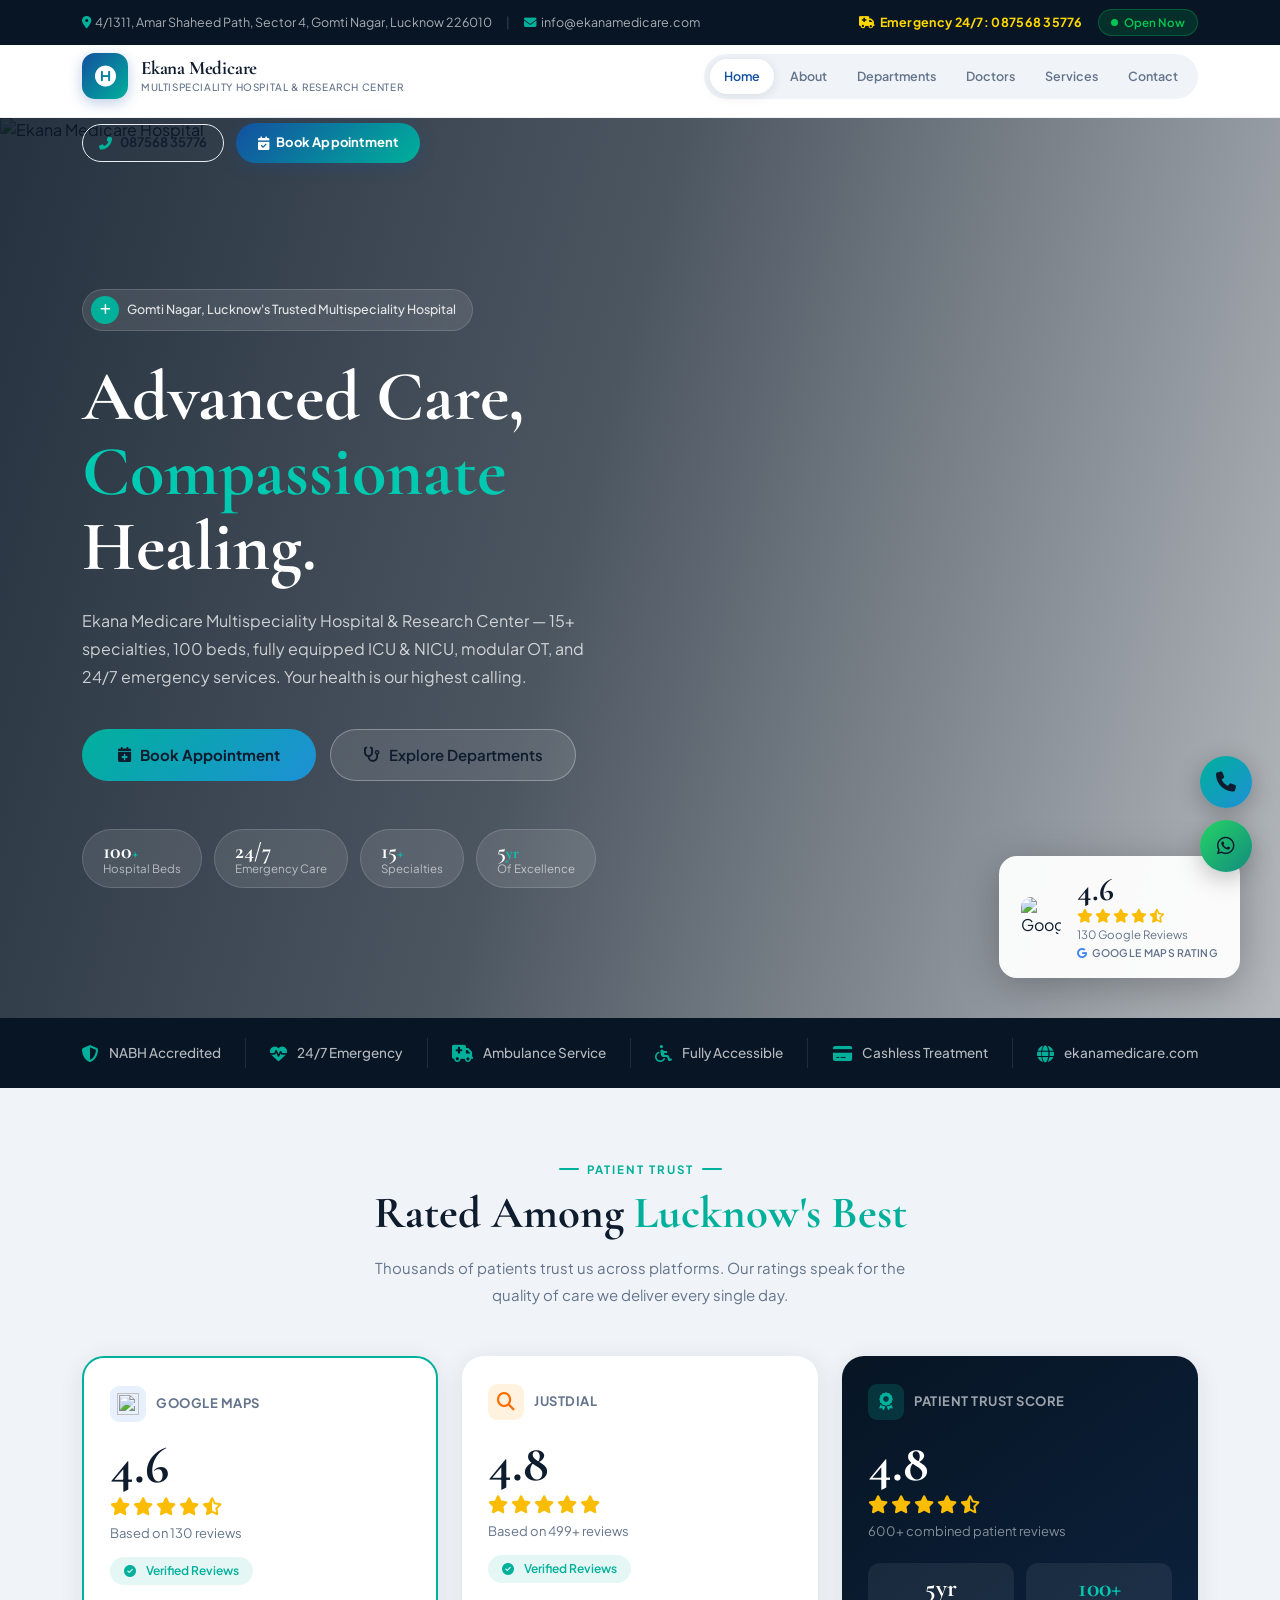
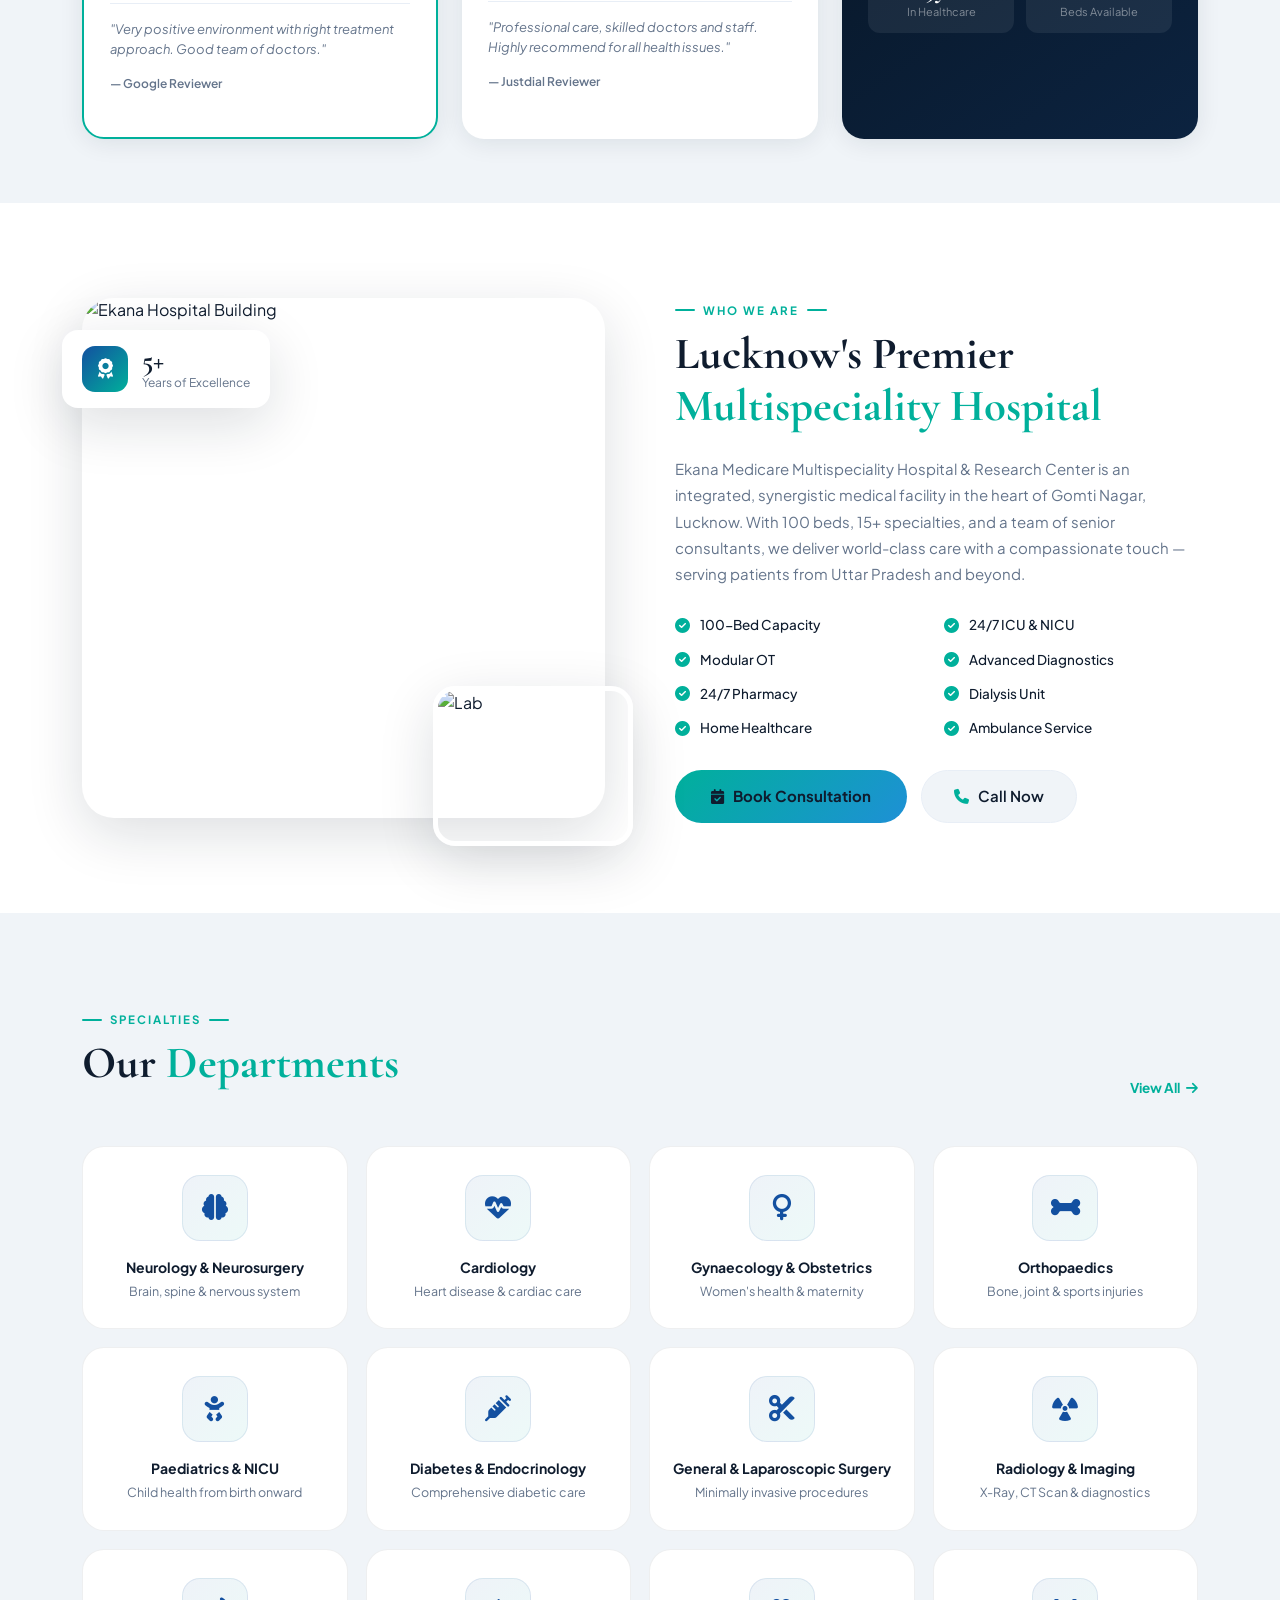
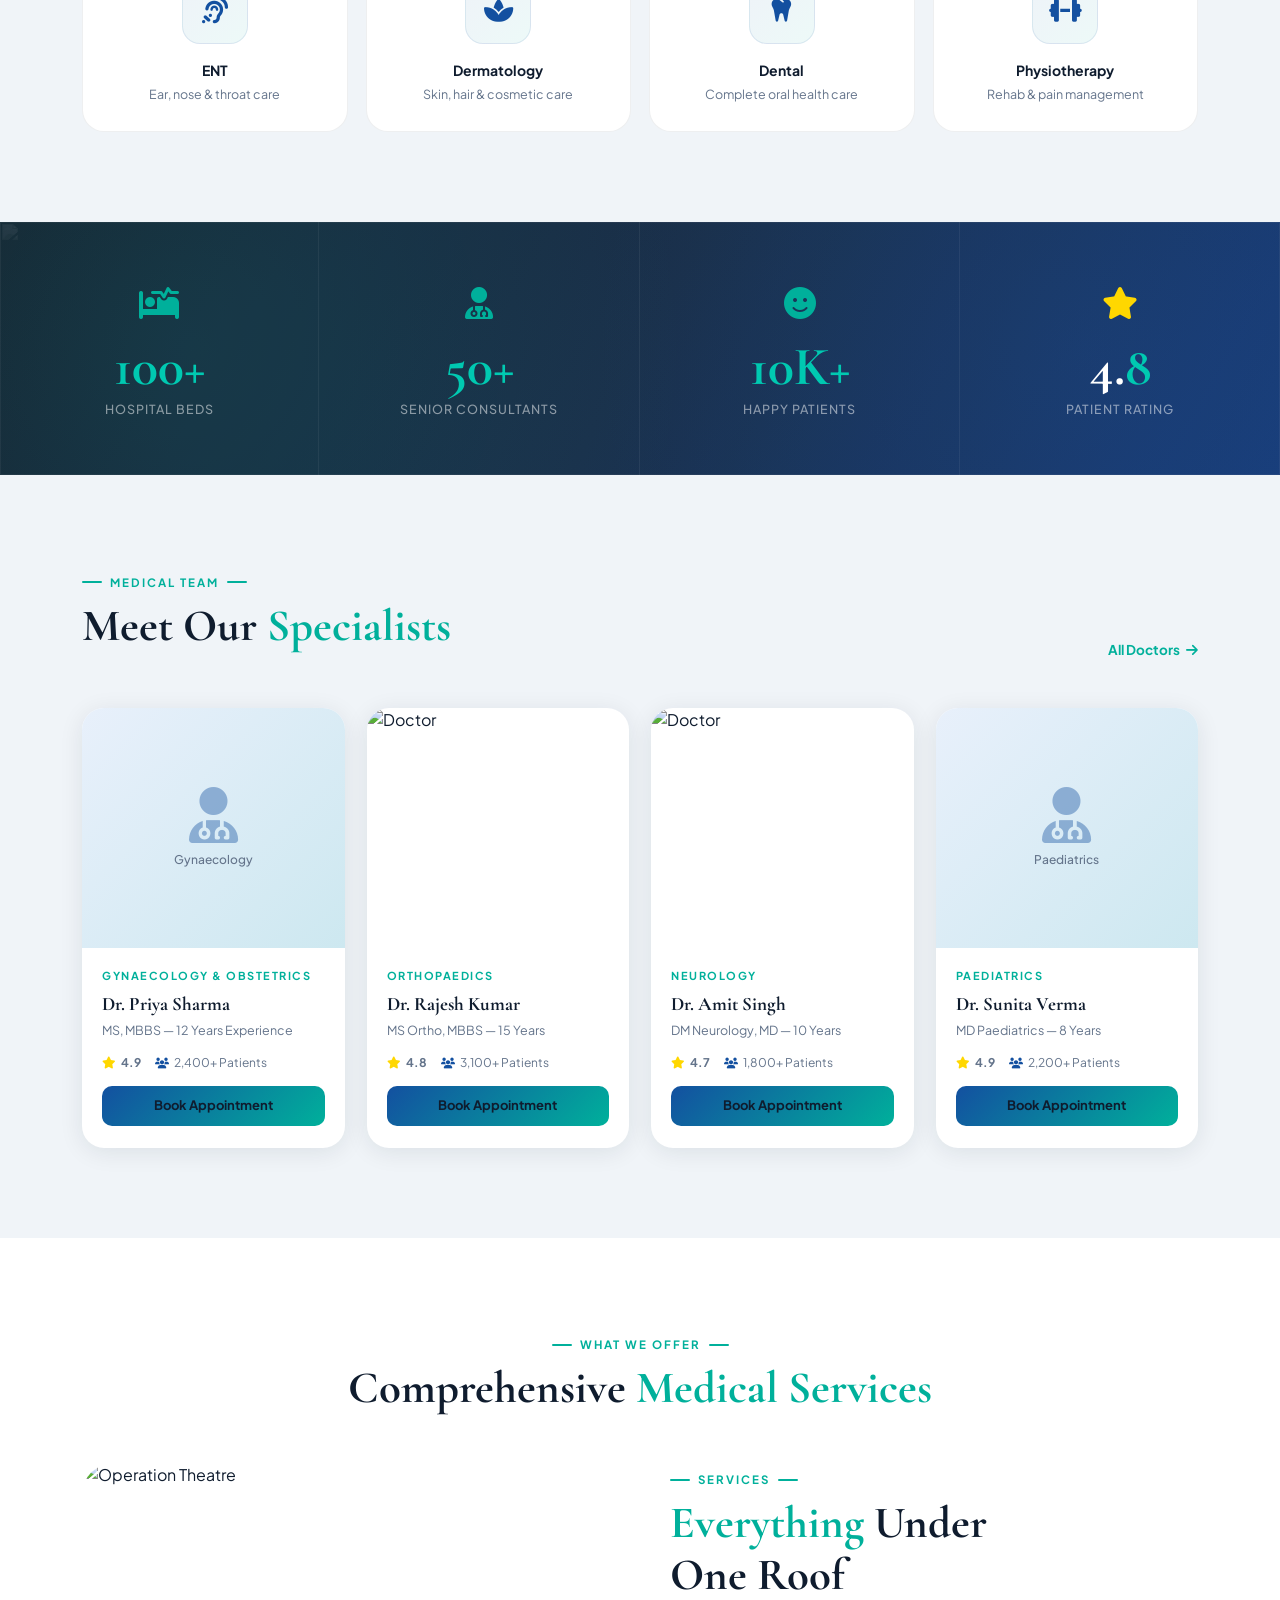
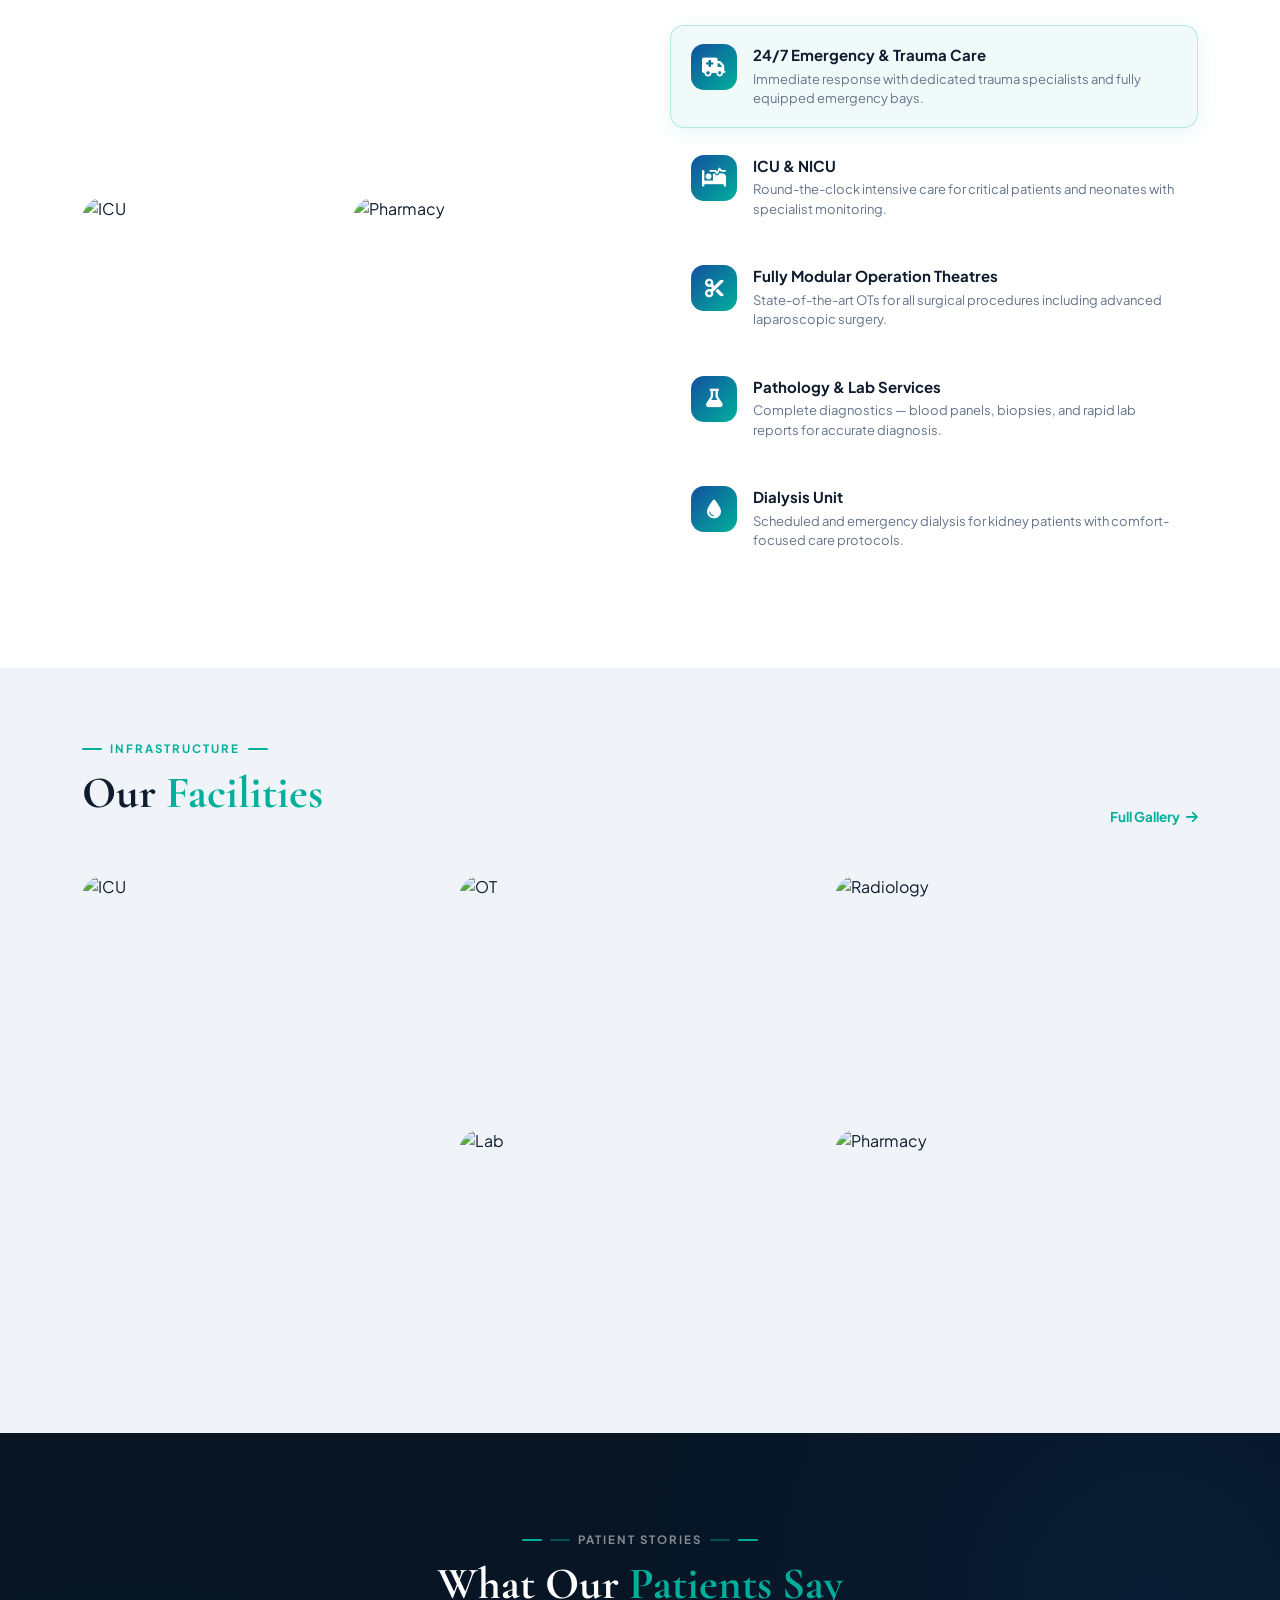
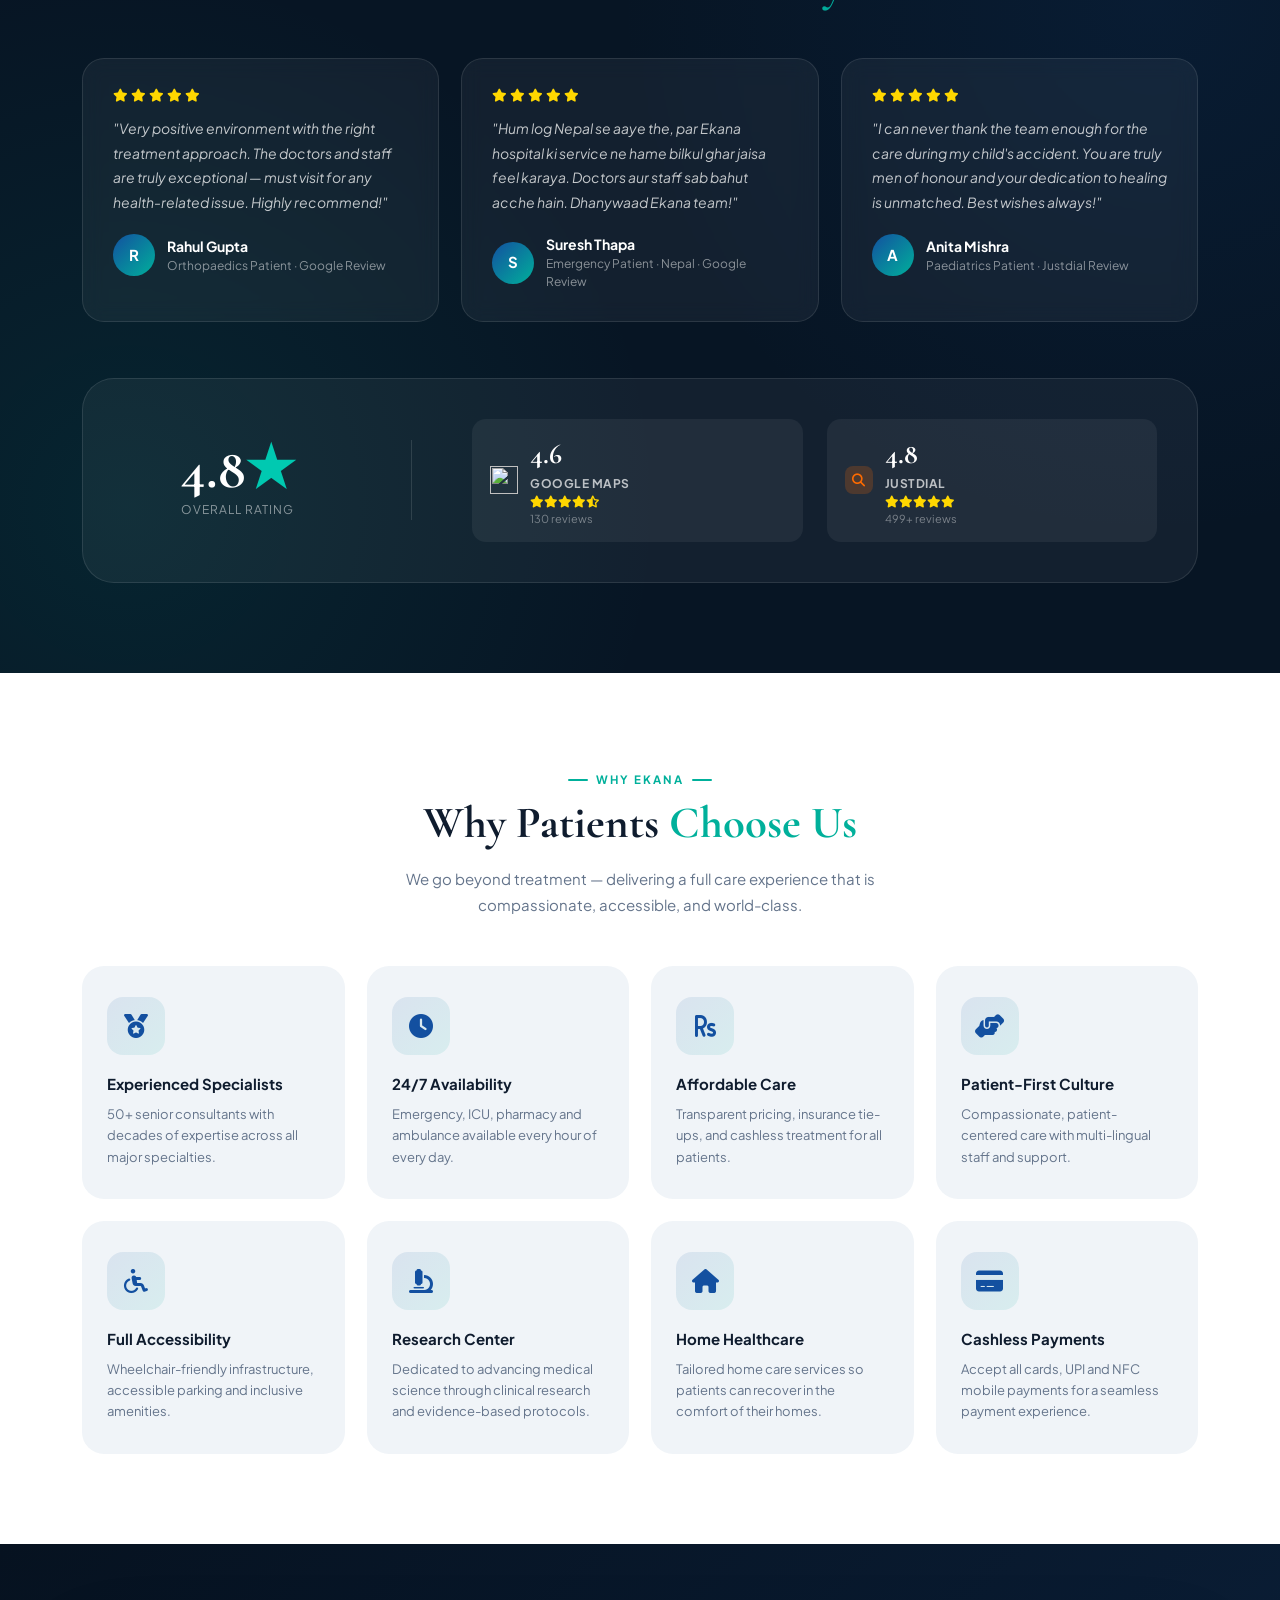
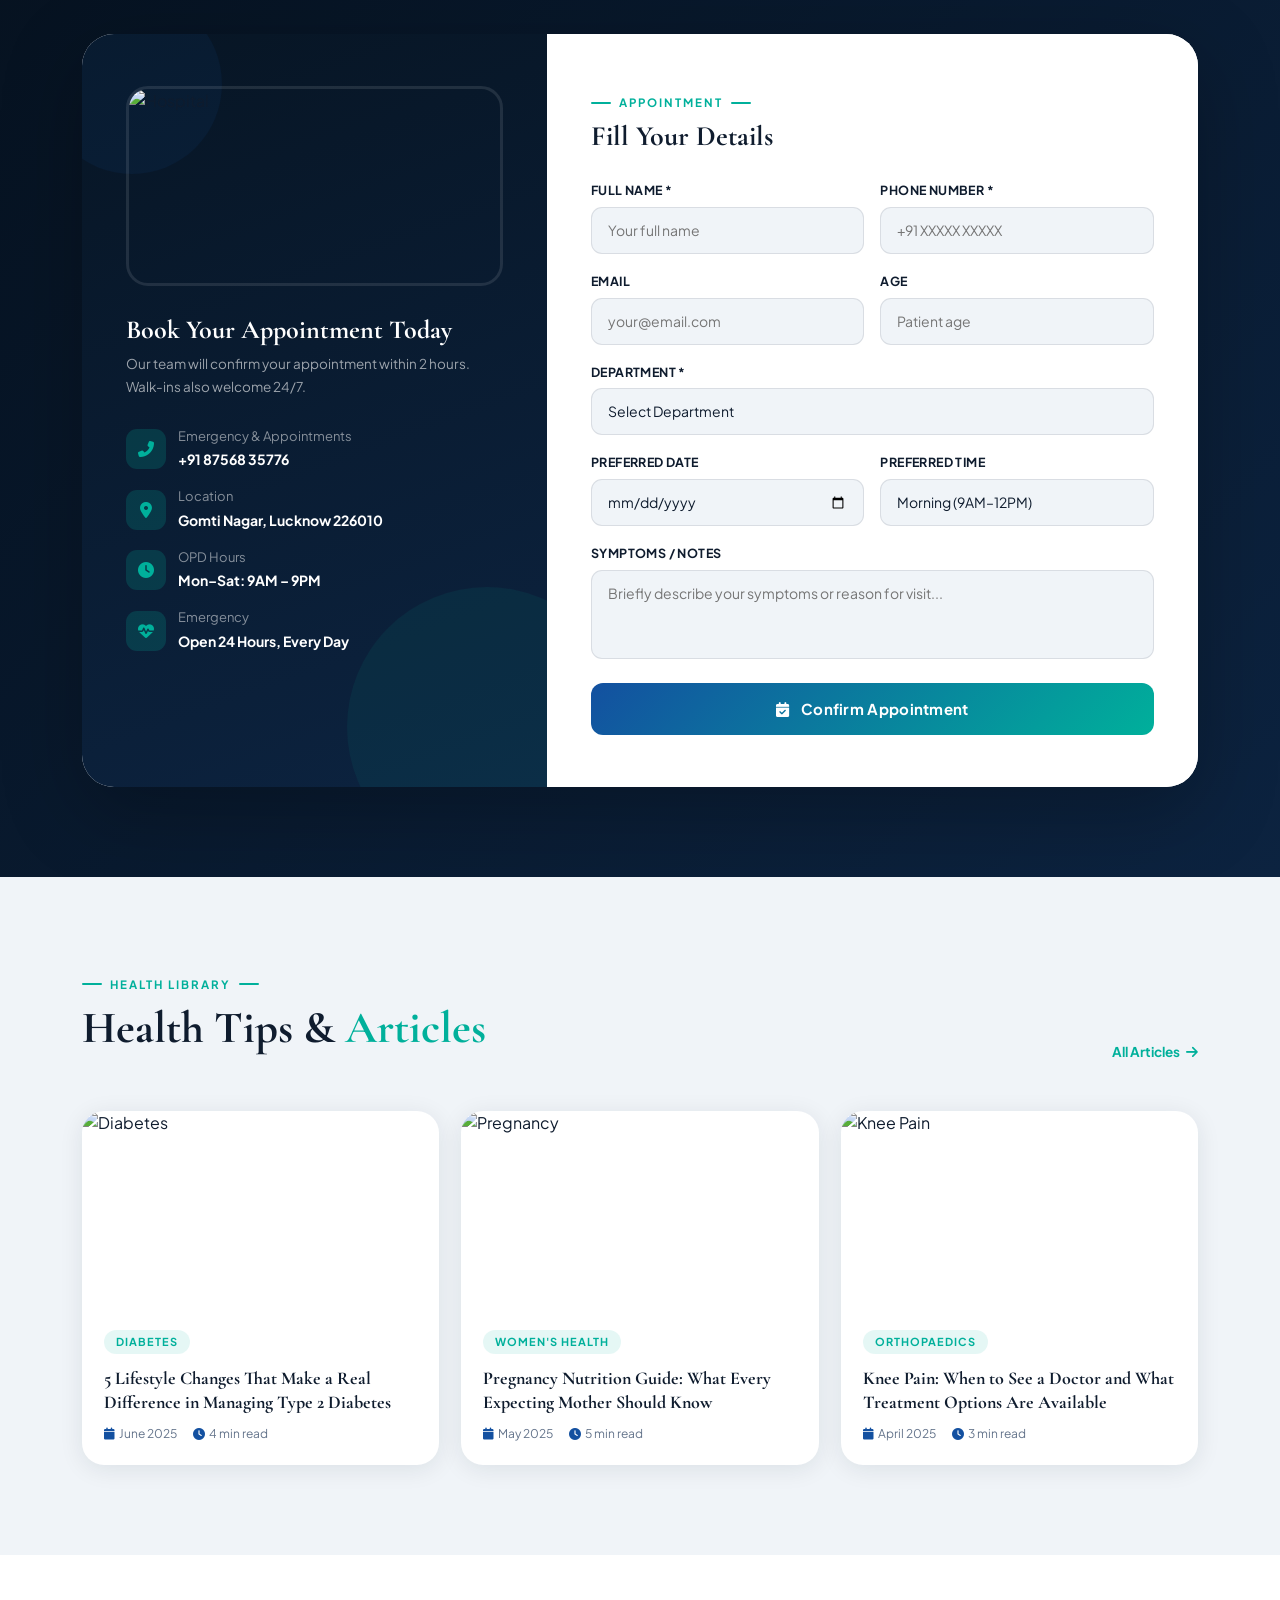
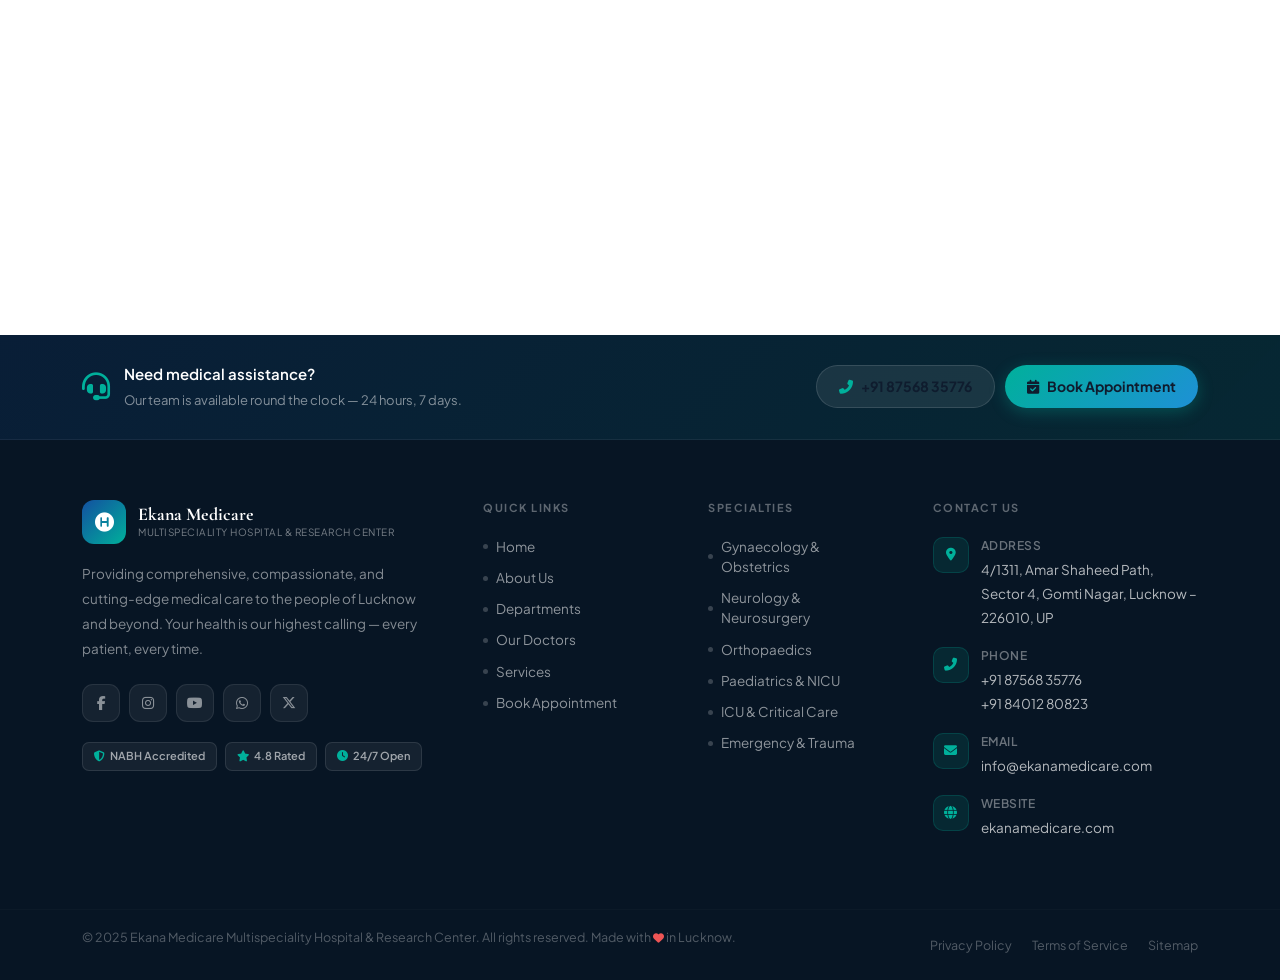
==== index.html @ f925833a "first" ====
<!DOCTYPE html>
<html lang="en">
<head>
<meta charset="UTF-8"/>
<meta name="viewport" content="width=device-width,initial-scale=1.0"/>
<title>Ekana Medicare Multispeciality Hospital & Research Center — Lucknow</title>
<link rel="preconnect" href="https://fonts.googleapis.com"/>
<link href="https://fonts.googleapis.com/css2?family=Cormorant+Garamond:wght@400;500;600;700&family=Plus+Jakarta+Sans:wght@300;400;500;600;700;800&display=swap" rel="stylesheet"/>
<link href="https://cdnjs.cloudflare.com/ajax/libs/bootstrap/5.3.2/css/bootstrap.min.css" rel="stylesheet"/>
<link href="https://cdnjs.cloudflare.com/ajax/libs/font-awesome/6.5.0/css/all.min.css" rel="stylesheet"/>
<style>
*,*::before,*::after{box-sizing:border-box;margin:0;padding:0}
html{scroll-behavior:smooth;font-size:16px}
body{font-family:'Plus Jakarta Sans',sans-serif;color:#0f1c2e;background:#fff;overflow-x:hidden}
::-webkit-scrollbar{width:5px}
::-webkit-scrollbar-track{background:#0a1628}
::-webkit-scrollbar-thumb{background:linear-gradient(#00b4a6,#1e90d6);border-radius:10px}
img{display:block;max-width:100%}
/* GLOBAL — kill ALL underlines and Bootstrap overrides */
a,a:link,a:visited,a:hover,a:focus,a:active{text-decoration:none !important;color:inherit}
button{font-family:'Plus Jakarta Sans',sans-serif}
ul,ol{list-style:none;padding:0;margin:0}

/* ── TOKENS ── */
:root{
  --navy:#071524;
  --ink:#0f1c2e;
  --blue:#1350a0;
  --teal:#00b09b;
  --teal2:#00c9b1;
  --gold:#c8962a;
  --silver:#f0f4f8;
  --mist:#e8eef6;
  --gray:#64748b;
  --radius:14px;
  --radius-lg:22px;
  --radius-xl:32px;
  --shadow:0 4px 24px rgba(15,28,46,.09);
  --shadow-lg:0 16px 56px rgba(15,28,46,.14);
  --transition:.32s cubic-bezier(.4,0,.2,1);
}

/* ── SCROLL PROGRESS ── */
#prog{position:fixed;top:0;left:0;height:3px;background:linear-gradient(90deg,var(--teal),#1e90d6);z-index:9999;transition:width .1s}

/* ── TOPBAR ── */
.topbar{background:var(--navy);padding:9px 0;font-size:12.5px;color:rgba(255,255,255,.65)}
.topbar a{color:rgba(255,255,255,.65);transition:color .2s}.topbar a:hover{color:var(--teal2)}
.topbar .emergency{color:#ffd700;font-weight:700;letter-spacing:.3px}
.tb-sep{color:rgba(255,255,255,.2);margin:0 14px}

/* ── NAVBAR ── */
.nav-wrap{
  position:sticky;top:0;z-index:999;
  background:rgba(255,255,255,0.97);
  backdrop-filter:blur(20px);
  -webkit-backdrop-filter:blur(20px);
  border-bottom:1px solid rgba(15,28,46,.06);
  transition:box-shadow var(--transition),background var(--transition);
}
.nav-wrap.scrolled{
  box-shadow:0 2px 40px rgba(15,28,46,.11);
  background:rgba(255,255,255,0.99);
}
.navbar{display:flex;align-items:center;justify-content:space-between;height:72px;gap:24px}
/* Logo */
.nav-logo{display:flex;align-items:center;gap:13px;flex-shrink:0;padding:0}
.logo-mark{width:46px;height:46px;background:linear-gradient(135deg,#1350a0,#00b09b);border-radius:13px;display:flex;align-items:center;justify-content:center;color:#fff;font-size:21px;flex-shrink:0;box-shadow:0 4px 14px rgba(19,80,160,.28)}
.logo-text .n1{font-family:'Cormorant Garamond',serif;font-size:19px;font-weight:700;color:var(--ink);line-height:1.15;letter-spacing:-.2px}
.logo-text .n2{font-size:10px;color:var(--gray);letter-spacing:.6px;text-transform:uppercase;margin-top:1px;font-weight:500}
/* Nav pill container */
.nav-pills-wrap{
  display:flex;align-items:center;
  background:var(--silver);
  border-radius:50px;
  padding:5px 6px;
  gap:2px;
}
.nav-pills-wrap a{
  font-size:13px;font-weight:600;
  color:var(--gray);
  padding:8px 18px;
  border-radius:50px;
  transition:all .22s;
  white-space:nowrap;
  position:relative;
}
.nav-pills-wrap a:hover{color:var(--ink);background:rgba(255,255,255,.7)}
.nav-pills-wrap a.active{
  background:#fff;
  color:var(--blue);
  box-shadow:0 2px 12px rgba(15,28,46,.1);
}
/* Right side CTA group */
.nav-right{display:flex;align-items:center;gap:12px;flex-shrink:0}
.nav-phone{
  display:flex;align-items:center;gap:8px;
  font-size:13px;font-weight:600;color:var(--ink);
  padding:8px 16px;border-radius:50px;
  border:1.5px solid var(--mist);
  transition:all .22s;white-space:nowrap;
}
.nav-phone:hover{border-color:var(--teal);color:var(--teal)}
.nav-phone i{color:var(--teal);font-size:13px}
.btn-nav{
  background:linear-gradient(135deg,var(--blue),var(--teal));
  color:#fff !important;border:none;border-radius:50px;
  padding:10px 22px;font-size:13px;font-weight:700;
  cursor:pointer;transition:all .25s;white-space:nowrap;
  display:inline-flex;align-items:center;gap:7px;
  box-shadow:0 4px 16px rgba(19,80,160,.25);
  letter-spacing:.2px;
}
.btn-nav:hover{transform:translateY(-2px);box-shadow:0 8px 28px rgba(19,80,160,.4);color:#fff !important}
/* Hamburger */
.ham{
  display:none;background:#fff;
  border:1.5px solid var(--mist);
  border-radius:10px;padding:8px 12px;
  cursor:pointer;font-size:16px;color:var(--ink);
  transition:all .2s;align-items:center;gap:6px;
  box-shadow:0 2px 8px rgba(15,28,46,.06);
}
.ham:hover{border-color:var(--teal);color:var(--teal)}
/* Mobile drawer */
.mobile-drawer{
  display:none;
  border-top:1px solid var(--mist);
  padding:16px 0 20px;
  background:#fff;
}
.mobile-drawer a{
  display:flex;align-items:center;
  padding:11px 16px;border-radius:11px;
  font-size:14px;font-weight:600;color:var(--gray);
  transition:all .2s;margin-bottom:3px;gap:10px;
}
.mobile-drawer a:hover,.mobile-drawer a.active{background:var(--silver);color:var(--blue)}
.mobile-drawer a.active{color:var(--blue);font-weight:700}
.mobile-drawer .mob-cta{
  background:linear-gradient(135deg,var(--blue),var(--teal));
  color:#fff !important;border-radius:12px;
  padding:13px 16px;margin-top:10px;
  font-size:14px;font-weight:700;
  justify-content:center;
  box-shadow:0 4px 16px rgba(19,80,160,.28);
}

/* ── HERO ── */
.hero{position:relative;min-height:100vh;display:flex;align-items:center;overflow:hidden}
.hero-bg{position:absolute;inset:0;z-index:0}
.hero-bg img{width:100%;height:100%;object-fit:cover;object-position:center 30%}
.hero-bg::after{content:'';position:absolute;inset:0;background:linear-gradient(105deg,rgba(7,21,36,.88) 0%,rgba(7,21,36,.72) 45%,rgba(7,21,36,.3) 100%)}
.hero-content{position:relative;z-index:2;padding:120px 0 80px}
.hero-eyebrow{display:inline-flex;align-items:center;gap:8px;background:rgba(255,255,255,.1);backdrop-filter:blur(12px);border:1px solid rgba(255,255,255,.15);border-radius:50px;padding:6px 16px 6px 8px;margin-bottom:28px;animation:fadeUp .7s ease both}
.hero-eyebrow .dot{width:28px;height:28px;background:var(--teal);border-radius:50%;display:flex;align-items:center;justify-content:center;font-size:12px;color:#fff;flex-shrink:0}
.hero-eyebrow span{font-size:12.5px;color:rgba(255,255,255,.85);font-weight:500}
.hero h1{font-family:'Cormorant Garamond',serif;font-size:clamp(2.8rem,5.5vw,5rem);font-weight:700;color:#fff;line-height:1.07;margin-bottom:22px;animation:fadeUp .7s .1s ease both}
.hero h1 em{font-style:normal;color:var(--teal2)}
.hero p{font-size:16px;color:rgba(255,255,255,.75);max-width:520px;line-height:1.75;margin-bottom:38px;animation:fadeUp .7s .2s ease both}
.hero-actions{display:flex;gap:14px;flex-wrap:wrap;animation:fadeUp .7s .3s ease both}
.btn-primary{background:linear-gradient(135deg,var(--teal),#1e90d6);color:#fff;border:none;border-radius:50px;padding:15px 36px;font-size:15px;font-weight:700;cursor:pointer;transition:all .3s;display:inline-flex;align-items:center;gap:9px}
.btn-primary:hover{transform:translateY(-3px);box-shadow:0 12px 36px rgba(0,176,155,.5);color:#fff}
.btn-ghost{background:rgba(255,255,255,.1);backdrop-filter:blur(10px);color:#fff;border:1.5px solid rgba(255,255,255,.3);border-radius:50px;padding:14px 32px;font-size:15px;font-weight:600;cursor:pointer;transition:all .3s;display:inline-flex;align-items:center;gap:9px}
.btn-ghost:hover{background:rgba(255,255,255,.2);border-color:rgba(255,255,255,.6);color:#fff}

/* HERO STAT PILLS */
.hero-pills{display:flex;flex-wrap:wrap;gap:12px;margin-top:48px;animation:fadeUp .7s .4s ease both}
.pill{background:rgba(255,255,255,.1);backdrop-filter:blur(14px);border:1px solid rgba(255,255,255,.15);border-radius:50px;padding:10px 20px;display:flex;align-items:center;gap:10px}
.pill .pnum{font-family:'Cormorant Garamond',serif;font-size:22px;font-weight:700;color:#fff;line-height:1}
.pill .ptxt{font-size:11.5px;color:rgba(255,255,255,.6);line-height:1.3}

/* GOOGLE RATING CARD (on hero) */
.google-card{position:absolute;bottom:40px;right:40px;z-index:2;background:rgba(255,255,255,.95);backdrop-filter:blur(20px);border-radius:18px;padding:18px 22px;display:flex;align-items:center;gap:16px;box-shadow:0 8px 40px rgba(0,0,0,.25);animation:fadeUp .7s .5s ease both;min-width:240px}
.gc-logo{width:40px;height:40px;border-radius:10px;display:flex;align-items:center;justify-content:center;flex-shrink:0;overflow:hidden}
.gc-logo img{width:40px;height:40px;object-fit:contain}
.gc-score{font-family:'Cormorant Garamond',serif;font-size:32px;font-weight:700;color:var(--ink);line-height:1}
.gc-stars{color:#fbbc04;font-size:14px;display:flex;gap:2px;margin:3px 0}
.gc-count{font-size:11.5px;color:var(--gray)}
.gc-src{font-size:10.5px;color:var(--gray);font-weight:600;letter-spacing:.3px;text-transform:uppercase;margin-top:1px}

/* LIVE badge */
.live-badge{display:inline-flex;align-items:center;gap:6px;background:rgba(0,200,83,.15);border:1px solid rgba(0,200,83,.3);border-radius:50px;padding:4px 12px;font-size:11.5px;font-weight:600;color:#00c853}
.live-badge .live-dot{width:7px;height:7px;background:#00c853;border-radius:50%;animation:blink 1.4s infinite}
@keyframes blink{0%,100%{opacity:1}50%{opacity:.25}}

/* ── TRUST STRIP ── */
.trust-strip{background:var(--navy);padding:20px 0}
.trust-items{display:flex;align-items:center;justify-content:space-between;flex-wrap:wrap;gap:16px}
.trust-item{display:flex;align-items:center;gap:10px;color:rgba(255,255,255,.7);font-size:13.5px;font-weight:500}
.trust-item i{color:var(--teal);font-size:17px}
.trust-div{width:1px;height:30px;background:rgba(255,255,255,.1)}

/* ── SECTION COMMON ── */
.sec{padding:90px 0}
.sec-sm{padding:64px 0}
.sec-label{display:inline-flex;align-items:center;gap:8px;font-size:11.5px;font-weight:700;text-transform:uppercase;letter-spacing:2px;color:var(--teal);margin-bottom:10px}
.sec-label::before,.sec-label::after{content:'';display:block;width:20px;height:2px;background:var(--teal);border-radius:2px}
.sec-h{font-family:'Cormorant Garamond',serif;font-size:clamp(2rem,3.5vw,3rem);font-weight:700;color:var(--ink);line-height:1.15}
.sec-h em{font-style:normal;color:var(--teal)}
.sec-sub{font-size:15px;color:var(--gray);line-height:1.75;max-width:560px}

/* ── ABOUT SECTION ── */
.about-grid{display:grid;grid-template-columns:1fr 1fr;gap:70px;align-items:center}
.about-img-wrap{position:relative}
.about-main-img{border-radius:var(--radius-xl);width:100%;height:520px;object-fit:cover;box-shadow:var(--shadow-lg)}
.about-img-inset{position:absolute;bottom:-28px;right:-28px;width:200px;height:160px;border-radius:var(--radius-lg);object-fit:cover;border:5px solid #fff;box-shadow:var(--shadow-lg)}
.about-floater{position:absolute;top:32px;left:-20px;background:#fff;border-radius:16px;padding:16px 20px;box-shadow:var(--shadow-lg);display:flex;align-items:center;gap:14px}
.af-icon{width:46px;height:46px;background:linear-gradient(135deg,var(--blue),var(--teal));border-radius:13px;display:flex;align-items:center;justify-content:center;font-size:20px;color:#fff;flex-shrink:0}
.af-num{font-family:'Cormorant Garamond',serif;font-size:28px;font-weight:700;color:var(--ink);line-height:1}
.af-txt{font-size:12px;color:var(--gray)}
.about-checks{display:grid;grid-template-columns:1fr 1fr;gap:14px;margin:28px 0 32px}
.check-item{display:flex;align-items:center;gap:10px;font-size:13.5px;font-weight:500;color:var(--ink)}
.check-item i{color:var(--teal);font-size:15px;flex-shrink:0}

/* ── RATINGS SECTION ── */
.ratings-sec{background:var(--silver)}
.ratings-grid{display:grid;grid-template-columns:1fr 1fr 1fr;gap:24px}
.rating-card{background:#fff;border-radius:var(--radius-lg);padding:28px 26px;box-shadow:var(--shadow);position:relative;overflow:hidden;transition:transform var(--transition),box-shadow var(--transition)}
.rating-card:hover{transform:translateY(-6px);box-shadow:var(--shadow-lg)}
.rating-card.featured{border:2px solid var(--teal)}
.rating-card .rc-logo{display:flex;align-items:center;gap:10px;margin-bottom:18px}
.rc-logo-icon{width:36px;height:36px;border-radius:9px;display:flex;align-items:center;justify-content:center;font-size:16px;flex-shrink:0}
.rc-logo-name{font-size:13px;font-weight:700;color:var(--gray);text-transform:uppercase;letter-spacing:.5px}
.rc-score{font-family:'Cormorant Garamond',serif;font-size:52px;font-weight:700;color:var(--ink);line-height:1;margin-bottom:6px}
.rc-stars{color:#fbbc04;font-size:18px;display:flex;gap:3px;margin-bottom:8px}
.rc-count{font-size:13px;color:var(--gray);margin-bottom:14px}
.rc-badge{display:inline-flex;align-items:center;gap:6px;background:rgba(0,176,155,.1);border-radius:50px;padding:5px 14px;font-size:12px;font-weight:600;color:var(--teal)}

/* ── DEPARTMENTS ── */
.depts-grid{display:grid;grid-template-columns:repeat(4,1fr);gap:18px}
.dept-card{background:#fff;border:1px solid rgba(15,28,46,.07);border-radius:var(--radius-lg);padding:28px 20px;text-align:center;cursor:pointer;transition:all var(--transition);position:relative;overflow:hidden}
.dept-card::before{content:'';position:absolute;inset:0;background:linear-gradient(135deg,var(--blue),var(--teal));opacity:0;transition:opacity var(--transition)}
.dept-card:hover{transform:translateY(-7px);box-shadow:var(--shadow-lg)}
.dept-card:hover::before{opacity:1}
.dept-card:hover .di,.dept-card:hover .dn,.dept-card:hover .ds{color:#fff !important}
.dept-card:hover .di-wrap{background:rgba(255,255,255,.2) !important;border-color:rgba(255,255,255,.3) !important}
.dept-card>*{position:relative;z-index:1}
.di-wrap{width:66px;height:66px;margin:0 auto 16px;background:linear-gradient(135deg,rgba(19,80,160,.07),rgba(0,176,155,.07));border:1px solid rgba(19,80,160,.1);border-radius:18px;display:flex;align-items:center;justify-content:center;transition:all var(--transition)}
.di{font-size:26px;color:var(--blue);transition:color var(--transition)}
.dn{font-size:14px;font-weight:700;color:var(--ink);margin-bottom:5px;transition:color var(--transition)}
.ds{font-size:12.5px;color:var(--gray);line-height:1.4;transition:color var(--transition)}

/* ── STATS ── */
.stats-sec{background:linear-gradient(120deg,var(--navy) 0%,#0c2340 50%,#0a3070 100%);position:relative;overflow:hidden}
.stats-sec::before{content:'';position:absolute;inset:0;background-image:radial-gradient(circle at 15% 50%,rgba(0,176,155,.12),transparent 45%),radial-gradient(circle at 85% 50%,rgba(19,80,160,.15),transparent 45%)}
.stats-bg-img{position:absolute;inset:0;z-index:0}
.stats-bg-img img{width:100%;height:100%;object-fit:cover;opacity:.07;filter:grayscale(100%)}
.stats-inner{position:relative;z-index:1}
.stat-grid{display:grid;grid-template-columns:repeat(4,1fr);gap:1px;background:rgba(255,255,255,.06)}
.stat-item{padding:56px 32px;text-align:center;background:transparent;border-right:1px solid rgba(255,255,255,.06)}
.stat-item:last-child{border-right:none}
.stat-icon{font-size:32px;color:var(--teal);margin-bottom:14px}
.stat-num{font-family:'Cormorant Garamond',serif;font-size:54px;font-weight:700;color:#fff;line-height:1;margin-bottom:6px}
.stat-num span{color:var(--teal2)}
.stat-label{font-size:12.5px;color:rgba(255,255,255,.5);text-transform:uppercase;letter-spacing:1px;font-weight:500}

/* ── DOCTORS ── */
.docs-sec{background:var(--silver)}
.doc-grid{display:grid;grid-template-columns:repeat(4,1fr);gap:22px}
.doc-card{background:#fff;border-radius:var(--radius-lg);overflow:hidden;box-shadow:var(--shadow);transition:all var(--transition)}
.doc-card:hover{transform:translateY(-8px);box-shadow:var(--shadow-lg)}
.doc-img{height:240px;object-fit:cover;object-position:top;width:100%;display:block}
.doc-img-placeholder{height:240px;background:linear-gradient(135deg,#e8f0fb,#cde8f0);display:flex;flex-direction:column;align-items:center;justify-content:center;gap:8px;color:var(--blue)}
.doc-img-placeholder i{font-size:56px;opacity:.4}
.doc-img-placeholder span{font-size:12px;color:var(--gray);font-weight:500}
.doc-body{padding:20px 20px 22px}
.doc-spec{font-size:11px;font-weight:700;text-transform:uppercase;letter-spacing:1.5px;color:var(--teal);margin-bottom:5px}
.doc-name{font-family:'Cormorant Garamond',serif;font-size:19px;font-weight:700;color:var(--ink);margin-bottom:3px}
.doc-qual{font-size:12.5px;color:var(--gray);margin-bottom:14px}
.doc-row{display:flex;gap:14px;margin-bottom:14px}
.doc-meta{display:flex;align-items:center;gap:5px;font-size:12px;color:var(--gray)}
.doc-meta i{color:var(--blue);font-size:11px}
.btn-doc{display:block;text-align:center;background:linear-gradient(135deg,var(--blue),var(--teal));color:#fff;border-radius:10px;padding:10px 16px;font-size:13px;font-weight:700;transition:all .25s}
.btn-doc:hover{opacity:.9;transform:translateY(-1px);color:#fff}

/* ── IMAGE-RICH SERVICE SECTION ── */
.services-sec{background:#fff}
.services-layout{display:grid;grid-template-columns:1fr 1fr;gap:60px;align-items:start}
.service-img-stack{display:grid;grid-template-rows:1fr 1fr;gap:14px;height:540px}
.service-img-stack .img-main{border-radius:var(--radius-xl);overflow:hidden;height:320px}
.service-img-stack .img-main img{width:100%;height:100%;object-fit:cover}
.service-img-bottom{display:grid;grid-template-columns:1fr 1fr;gap:14px;height:206px}
.service-img-bottom .img-sm{border-radius:var(--radius-lg);overflow:hidden}
.service-img-bottom .img-sm img{width:100%;height:100%;object-fit:cover}
.service-items{margin-top:20px}
.s-item{display:flex;align-items:flex-start;gap:16px;padding:18px 20px;border-radius:var(--radius);cursor:pointer;transition:all .25s;border:1px solid transparent;margin-bottom:8px}
.s-item:hover,.s-item.active{background:#f0fbf9;border-color:rgba(0,176,155,.25);box-shadow:0 4px 20px rgba(0,176,155,.1)}
.si-icon{width:46px;height:46px;background:linear-gradient(135deg,var(--blue),var(--teal));border-radius:13px;display:flex;align-items:center;justify-content:center;font-size:19px;color:#fff;flex-shrink:0}
.si-title{font-size:15px;font-weight:700;color:var(--ink);margin-bottom:3px}
.si-desc{font-size:13px;color:var(--gray);line-height:1.5}

/* ── GALLERY MOSAIC ── */
.gallery-sec{background:var(--silver)}
.mosaic{display:grid;grid-template-columns:repeat(3,1fr);grid-template-rows:240px 240px;gap:14px}
.mosaic-item{border-radius:var(--radius-lg);overflow:hidden;position:relative;cursor:pointer}
.mosaic-item img{width:100%;height:100%;object-fit:cover;transition:transform .5s ease}
.mosaic-item:hover img{transform:scale(1.06)}
.mosaic-item.big{grid-row:span 2}
.mosaic-overlay{position:absolute;inset:0;background:linear-gradient(to top,rgba(7,21,36,.8) 0%,transparent 55%);opacity:0;transition:opacity .35s;display:flex;align-items:flex-end;padding:20px}
.mosaic-item:hover .mosaic-overlay{opacity:1}
.mosaic-label h6{color:#fff;font-size:15px;font-weight:700;margin-bottom:3px}
.mosaic-label span{color:rgba(255,255,255,.65);font-size:12px}

/* ── TESTIMONIALS ── */
.test-sec{background:var(--navy);position:relative;overflow:hidden}
.test-sec::before{content:'';position:absolute;inset:0;background-image:radial-gradient(circle at 10% 80%,rgba(0,176,155,.1),transparent 40%),radial-gradient(circle at 90% 20%,rgba(19,80,160,.12),transparent 40%)}
.test-grid{display:grid;grid-template-columns:repeat(3,1fr);gap:22px;position:relative;z-index:1}
.test-card{background:rgba(255,255,255,.05);border:1px solid rgba(255,255,255,.1);border-radius:var(--radius-lg);padding:30px;backdrop-filter:blur(10px);transition:all var(--transition)}
.test-card:hover{background:rgba(255,255,255,.09);border-color:rgba(0,176,155,.4);transform:translateY(-6px)}
.test-stars{color:#ffd700;font-size:13px;display:flex;gap:3px;margin-bottom:14px}
.test-text{font-size:14px;color:rgba(255,255,255,.75);line-height:1.75;margin-bottom:20px;font-style:italic}
.test-reviewer{display:flex;align-items:center;gap:12px}
.rev-avatar{width:42px;height:42px;border-radius:50%;background:linear-gradient(135deg,var(--blue),var(--teal));display:flex;align-items:center;justify-content:center;font-size:15px;font-weight:700;color:#fff;flex-shrink:0}
.rev-name{font-size:14px;font-weight:700;color:#fff}
.rev-info{font-size:12px;color:rgba(255,255,255,.5)}
.test-highlight{margin-top:56px;background:rgba(255,255,255,.05);border:1px solid rgba(255,255,255,.1);border-radius:var(--radius-xl);padding:40px;display:flex;align-items:center;gap:60px;flex-wrap:wrap;position:relative;z-index:1}
.th-big{text-align:center;flex:1;min-width:120px}
.th-big .num{font-family:'Cormorant Garamond',serif;font-size:56px;font-weight:700;color:#fff;line-height:1}
.th-big .num span{color:var(--teal2)}
.th-big .lbl{font-size:12px;color:rgba(255,255,255,.5);text-transform:uppercase;letter-spacing:1px;margin-top:4px}
.th-div{width:1px;height:80px;background:rgba(255,255,255,.12)}
.th-platforms{flex:3;display:flex;gap:24px;flex-wrap:wrap}
.th-plat{display:flex;align-items:center;gap:12px;background:rgba(255,255,255,.06);border-radius:14px;padding:14px 18px;flex:1;min-width:140px}
.th-plat-score{font-family:'Cormorant Garamond',serif;font-size:28px;font-weight:700;color:#fff}
.th-plat-info .name{font-size:12px;font-weight:700;color:rgba(255,255,255,.7);text-transform:uppercase;letter-spacing:.5px}
.th-plat-info .stars{color:#ffd700;font-size:12px}
.th-plat-info .cnt{font-size:11px;color:rgba(255,255,255,.4)}

/* ── WHY CHOOSE ── */
.why-sec{background:#fff}
.why-grid{display:grid;grid-template-columns:repeat(4,1fr);gap:22px}
.why-card{background:var(--silver);border-radius:var(--radius-lg);padding:30px 24px;transition:all var(--transition);border:1px solid transparent}
.why-card:hover{background:#fff;border-color:rgba(0,176,155,.2);transform:translateY(-5px);box-shadow:var(--shadow-lg)}
.wc-icon{width:58px;height:58px;background:linear-gradient(135deg,rgba(19,80,160,.1),rgba(0,176,155,.1));border-radius:16px;display:flex;align-items:center;justify-content:center;font-size:24px;color:var(--blue);margin-bottom:18px}
.wc-title{font-size:15px;font-weight:700;color:var(--ink);margin-bottom:8px}
.wc-desc{font-size:13px;color:var(--gray);line-height:1.65}

/* ── APPOINTMENT ── */
.appt-sec{background:linear-gradient(135deg,#061220,#0c2340)}
.appt-grid{display:grid;grid-template-columns:1fr 1.4fr;gap:0;background:#fff;border-radius:var(--radius-xl);overflow:hidden;box-shadow:0 24px 80px rgba(0,0,0,.25)}
.appt-left{background:linear-gradient(160deg,var(--navy),#0c2340);padding:52px 44px;position:relative;overflow:hidden}
.appt-left::after{content:'';position:absolute;width:280px;height:280px;border-radius:50%;background:rgba(0,176,155,.08);bottom:-80px;right:-80px}
.appt-left::before{content:'';position:absolute;width:180px;height:180px;border-radius:50%;background:rgba(19,80,160,.1);top:-40px;left:-40px}
.al-content{position:relative;z-index:1}
.al-img{width:100%;height:200px;border-radius:var(--radius-lg);object-fit:cover;margin-bottom:28px;border:3px solid rgba(255,255,255,.1)}
.al-h{font-family:'Cormorant Garamond',serif;font-size:26px;font-weight:700;color:#fff;margin-bottom:8px}
.al-p{font-size:13.5px;color:rgba(255,255,255,.6);line-height:1.7;margin-bottom:28px}
.al-contact{display:flex;align-items:center;gap:12px;margin-bottom:16px}
.al-icon{width:40px;height:40px;background:rgba(0,176,155,.2);border-radius:11px;display:flex;align-items:center;justify-content:center;font-size:16px;color:var(--teal);flex-shrink:0}
.al-contact p{font-size:13px;color:rgba(255,255,255,.5);margin-bottom:1px}
.al-contact strong{font-size:14px;color:#fff}
.appt-right{padding:52px 44px;background:#fff}
.form-row{display:grid;grid-template-columns:1fr 1fr;gap:16px}
.f-group{margin-bottom:18px}
.f-label{font-size:12.5px;font-weight:700;color:var(--ink);margin-bottom:7px;display:block;text-transform:uppercase;letter-spacing:.4px}
.f-input{width:100%;background:var(--silver);border:1.5px solid rgba(15,28,46,.1);border-radius:11px;padding:12px 16px;font-size:14px;font-family:'Plus Jakarta Sans',sans-serif;color:var(--ink);outline:none;transition:all .2s;appearance:none}
.f-input:focus{border-color:var(--teal);background:#fff;box-shadow:0 0 0 4px rgba(0,176,155,.1)}
.btn-submit{width:100%;background:linear-gradient(135deg,var(--blue),var(--teal));color:#fff;border:none;border-radius:12px;padding:15px 24px;font-size:15px;font-weight:700;font-family:'Plus Jakarta Sans',sans-serif;cursor:pointer;transition:all .3s;letter-spacing:.3px}
.btn-submit:hover{transform:translateY(-2px);box-shadow:0 10px 32px rgba(19,80,160,.4)}

/* ── BLOG ── */
.blog-sec{background:var(--silver)}
.blog-grid{display:grid;grid-template-columns:repeat(3,1fr);gap:22px}
.blog-card{background:#fff;border-radius:var(--radius-lg);overflow:hidden;box-shadow:var(--shadow);transition:all var(--transition)}
.blog-card:hover{transform:translateY(-6px);box-shadow:var(--shadow-lg)}
.blog-img{height:195px;object-fit:cover;width:100%}
.blog-body{padding:22px}
.blog-tag{display:inline-block;background:rgba(0,176,155,.1);color:var(--teal);font-size:11px;font-weight:700;text-transform:uppercase;letter-spacing:1px;border-radius:50px;padding:4px 12px;margin-bottom:12px}
.blog-title{font-family:'Cormorant Garamond',serif;font-size:18px;font-weight:700;color:var(--ink);margin-bottom:10px;line-height:1.35}
.blog-meta{display:flex;gap:16px;font-size:12px;color:var(--gray)}
.blog-meta i{color:var(--blue)}

/* ── FOOTER ── */
footer{background:var(--navy);padding:0}
.footer-top{
  background:linear-gradient(135deg,rgba(19,80,160,.15),rgba(0,176,155,.12));
  border-bottom:1px solid rgba(255,255,255,.06);
  padding:28px 0;
}
.footer-top-inner{display:flex;align-items:center;justify-content:space-between;gap:24px;flex-wrap:wrap}
.footer-top-left{display:flex;align-items:center;gap:14px}
.footer-top-left i{font-size:28px;color:var(--teal)}
.footer-top-left p{font-size:15px;font-weight:600;color:#fff;margin-bottom:2px}
.footer-top-left span{font-size:13px;color:rgba(255,255,255,.5)}
.footer-top-right{display:flex;gap:10px;flex-wrap:wrap}
.footer-cta-phone{
  display:flex;align-items:center;gap:8px;
  background:rgba(255,255,255,.08);border:1px solid rgba(255,255,255,.12);
  border-radius:50px;padding:10px 22px;
  font-size:14px;font-weight:700;color:#fff;
  transition:all .25s;
}
.footer-cta-phone:hover{background:rgba(255,255,255,.15);color:#fff}
.footer-cta-phone i{color:var(--teal)}
.footer-cta-appt{
  background:linear-gradient(135deg,var(--teal),#1e90d6);
  color:#fff;border-radius:50px;
  padding:10px 22px;font-size:14px;font-weight:700;
  display:flex;align-items:center;gap:8px;
  transition:all .25s;box-shadow:0 4px 16px rgba(0,176,155,.3);
}
.footer-cta-appt:hover{box-shadow:0 8px 28px rgba(0,176,155,.5);color:#fff;transform:translateY(-2px)}

/* Main footer body */
.footer-body{padding:60px 0 0}
.footer-grid{display:grid;grid-template-columns:2fr 1fr 1fr 1.5fr;gap:48px}
.footer-brand-logo{display:flex;align-items:center;gap:12px;margin-bottom:18px}
.foot-logo-mark{width:44px;height:44px;background:linear-gradient(135deg,var(--blue),var(--teal));border-radius:12px;display:flex;align-items:center;justify-content:center;color:#fff;font-size:19px;flex-shrink:0}
.foot-brand-name{font-family:'Cormorant Garamond',serif;font-size:18px;font-weight:700;color:#fff;line-height:1.15}
.foot-brand-sub{font-size:10px;color:rgba(255,255,255,.45);text-transform:uppercase;letter-spacing:.5px}
.footer-about p{font-size:13.5px;color:rgba(255,255,255,.5);line-height:1.85;margin-bottom:22px}
.foot-social{display:flex;gap:9px}
.foot-social a{
  width:38px;height:38px;border-radius:11px;
  background:rgba(255,255,255,.06);
  border:1px solid rgba(255,255,255,.08);
  display:flex;align-items:center;justify-content:center;
  font-size:14px;color:rgba(255,255,255,.5);
  transition:all .25s;
}
.foot-social a:hover{background:var(--teal);color:#fff;border-color:var(--teal);transform:translateY(-3px)}
/* Accreditations */
.foot-badges{display:flex;gap:8px;margin-top:20px;flex-wrap:wrap}
.foot-badge{
  display:inline-flex;align-items:center;gap:5px;
  background:rgba(255,255,255,.06);border:1px solid rgba(255,255,255,.1);
  border-radius:7px;padding:5px 11px;
  font-size:11px;font-weight:600;color:rgba(255,255,255,.6);
}
.foot-badge i{color:var(--teal);font-size:11px}
/* Column headings */
.foot-h{
  font-size:11px;font-weight:700;color:rgba(255,255,255,.35);
  margin-bottom:20px;text-transform:uppercase;letter-spacing:1.5px;
}
/* Links */
.foot-links{list-style:none;padding:0;margin:0}
.foot-links li{margin-bottom:11px}
.foot-links a{
  font-size:13.5px;color:rgba(255,255,255,.55);
  transition:all .22s;display:flex;align-items:center;gap:8px;
}
.foot-links a:hover{color:var(--teal);padding-left:3px}
.foot-links a::before{
  content:'';width:5px;height:5px;border-radius:50%;
  background:rgba(255,255,255,.2);flex-shrink:0;
  transition:background .22s;
}
.foot-links a:hover::before{background:var(--teal)}
/* Contact column */
.foot-contact-row{display:flex;align-items:flex-start;gap:12px;margin-bottom:18px}
.fc-icon{
  width:36px;height:36px;background:rgba(0,176,155,.12);
  border:1px solid rgba(0,176,155,.2);
  border-radius:10px;display:flex;align-items:center;justify-content:center;
  font-size:13px;color:var(--teal);flex-shrink:0;
}
.fc-text strong{font-size:12px;color:rgba(255,255,255,.4);display:block;font-weight:600;text-transform:uppercase;letter-spacing:.5px;margin-bottom:2px}
.fc-text span{font-size:13.5px;color:rgba(255,255,255,.7);line-height:1.55}
/* Divider */
.foot-divider{border:none;border-top:1px solid rgba(255,255,255,.07);margin:0}
/* Bottom bar */
.foot-bottom{
  padding:18px 0;
  display:flex;justify-content:space-between;align-items:center;
  flex-wrap:wrap;gap:12px;
}
.foot-bottom p,.foot-bottom-links{font-size:12.5px;color:rgba(255,255,255,.3)}
.foot-bottom-links{display:flex;gap:20px}
.foot-bottom-links a{color:rgba(255,255,255,.3);transition:color .2s}
.foot-bottom-links a:hover{color:var(--teal)}
.foot-bottom .heart{color:#e55;font-size:11px}

/* ── FLOATING ── */
.floaters{position:fixed;bottom:28px;right:28px;z-index:998;display:flex;flex-direction:column;gap:12px}
.fl-btn{width:52px;height:52px;border-radius:50%;display:flex;align-items:center;justify-content:center;font-size:20px;color:#fff;box-shadow:0 6px 24px rgba(0,0,0,.25);transition:all .3s;border:none;cursor:pointer;text-decoration:none}
.fl-btn:hover{transform:scale(1.1) translateY(-3px);color:#fff}
.fl-call{background:linear-gradient(135deg,var(--teal),#1e90d6)}
.fl-wa{background:linear-gradient(135deg,#25d366,#128c7e)}

/* ── ANIMATIONS ── */
@keyframes fadeUp{from{opacity:0;transform:translateY(28px)}to{opacity:1;transform:translateY(0)}}
.reveal{opacity:0;transform:translateY(32px);transition:opacity .7s ease,transform .7s ease}
.reveal.visible{opacity:1;transform:none}
.reveal-l{opacity:0;transform:translateX(-36px);transition:opacity .7s ease,transform .7s ease}
.reveal-l.visible{opacity:1;transform:none}
.reveal-r{opacity:0;transform:translateX(36px);transition:opacity .7s ease,transform .7s ease}
.reveal-r.visible{opacity:1;transform:none}

/* ── RESPONSIVE ── */
@media(max-width:1280px){
  .nav-pills-wrap a{padding:8px 14px;font-size:12.5px}
}
@media(max-width:1100px){
  .depts-grid{grid-template-columns:repeat(3,1fr)}
  .doc-grid{grid-template-columns:repeat(2,1fr)}
  .footer-grid{grid-template-columns:1.4fr 1fr 1fr}
  .footer-grid>div:last-child{grid-column:1/-1}
  .foot-contact-row{display:inline-flex;margin-right:24px;margin-bottom:12px}
  .footer-grid>div:last-child .foot-contact-row{display:flex;margin-right:0}
  .stat-grid{grid-template-columns:repeat(2,1fr)}
  .stat-item{border-bottom:1px solid rgba(255,255,255,.06)}
  .why-grid{grid-template-columns:repeat(2,1fr)}
}
@media(max-width:1024px){
  .nav-right{display:none !important}
  .nav-pills-wrap{display:none !important}
  .ham{display:flex !important}
}
@media(max-width:900px){
  .about-grid,.services-layout,.appt-grid{grid-template-columns:1fr}
  .ratings-grid,.test-grid,.blog-grid{grid-template-columns:1fr 1fr}
  .mosaic{grid-template-columns:1fr 1fr;grid-template-rows:auto}
  .mosaic-item.big{grid-row:span 1}
  .hero-pills .pill:last-child{display:none}
  .google-card{bottom:auto;top:24px;right:20px;min-width:auto}
  .about-img-inset{right:0;bottom:-16px;width:150px;height:120px}
  .about-floater{left:0}
  .appt-left{padding:36px 28px}
  .appt-right{padding:36px 28px}
  .form-row{grid-template-columns:1fr}
  .th-platforms{flex-direction:column}
  .footer-top-inner{flex-direction:column;align-items:flex-start;gap:16px}
}
@media(max-width:640px){
  .depts-grid,.ratings-grid,.test-grid,.blog-grid,.why-grid{grid-template-columns:1fr 1fr}
  .doc-grid{grid-template-columns:1fr 1fr}
  .stat-grid{grid-template-columns:1fr 1fr}
  .mosaic{grid-template-columns:1fr}
  .hero h1{font-size:2.4rem}
  .hero-content{padding:90px 0 60px}
  .google-card{display:none}
  .footer-grid{grid-template-columns:1fr}
  .trust-items{justify-content:flex-start}
  .trust-div{display:none}
  .hero-actions{flex-direction:column}
  .test-highlight{flex-direction:column;gap:24px}
  .th-div{display:none}
  .th-platforms{flex-direction:column}
  .sec{padding:60px 0}
  .footer-top-right{flex-direction:column;width:100%}
  .footer-cta-phone,.footer-cta-appt{justify-content:center}
}
</style>
</head>
<body>

<div id="prog"></div>

<!-- Floating Buttons -->
<div class="floaters">
  <a href="tel:+918756835776" class="fl-btn fl-call" title="Call"><i class="fas fa-phone"></i></a>
  <a href="https://wa.me/918401280823" target="_blank" class="fl-btn fl-wa" title="WhatsApp"><i class="fab fa-whatsapp"></i></a>
</div>

<!-- TOP BAR -->
<div class="topbar">
  <div class="container">
    <div class="d-flex justify-content-between align-items-center flex-wrap gap-2">
      <div class="d-flex align-items-center flex-wrap gap-0">
        <a href="#"><i class="fas fa-map-marker-alt me-1" style="color:var(--teal)"></i>4/1311, Amar Shaheed Path, Sector 4, Gomti Nagar, Lucknow 226010</a>
        <span class="tb-sep d-none d-md-inline">|</span>
        <a href="mailto:info@ekanamedicare.com" class="d-none d-md-inline"><i class="fas fa-envelope me-1" style="color:var(--teal)"></i>info@ekanamedicare.com</a>
      </div>
      <div class="d-flex align-items-center gap-3">
        <span class="emergency"><i class="fas fa-ambulance me-1"></i>Emergency 24/7: 087568 35776</span>
        <div class="live-badge d-none d-md-flex"><span class="live-dot"></span> Open Now</div>
      </div>
    </div>
  </div>
</div>

<!-- NAVBAR -->
<div class="nav-wrap" id="navWrap">
  <div class="container">
    <div class="navbar">
      <!-- Logo -->
      <a href="#" class="nav-logo">
        <div class="logo-mark"><i class="fas fa-hospital-symbol"></i></div>
        <div class="logo-text">
          <div class="n1">Ekana Medicare</div>
          <div class="n2">Multispeciality Hospital & Research Center</div>
        </div>
      </a>
      <!-- Center pill nav -->
      <div class="nav-pills-wrap d-none d-xl-flex">
        <a href="#" class="active">Home</a>
        <a href="#about">About</a>
        <a href="#departments">Departments</a>
        <a href="#doctors">Doctors</a>
        <a href="#services">Services</a>
        <a href="#contact">Contact</a>
      </div>
      <!-- Right group -->
      <div class="nav-right d-none d-lg-flex">
        <a href="tel:+918756835776" class="nav-phone">
          <i class="fas fa-phone-alt"></i> 087568 35776
        </a>
        <button class="btn-nav" onclick="document.getElementById('appt').scrollIntoView({behavior:'smooth'})">
          <i class="fas fa-calendar-check"></i> Book Appointment
        </button>
      </div>
      <!-- Hamburger -->
      <button class="ham d-flex d-lg-none" onclick="toggleMenu()" aria-label="Menu">
        <i class="fas fa-bars" id="hamIcon"></i>
      </button>
    </div>
    <!-- Mobile Drawer -->
    <div class="mobile-drawer" id="mobileNav">
      <a href="#" class="active"><i class="fas fa-home" style="color:var(--blue);width:18px;text-align:center"></i>Home</a>
      <a href="#about" onclick="toggleMenu()"><i class="fas fa-hospital" style="color:var(--gray);width:18px;text-align:center"></i>About Us</a>
      <a href="#departments" onclick="toggleMenu()"><i class="fas fa-th-large" style="color:var(--gray);width:18px;text-align:center"></i>Departments</a>
      <a href="#doctors" onclick="toggleMenu()"><i class="fas fa-user-md" style="color:var(--gray);width:18px;text-align:center"></i>Doctors</a>
      <a href="#services" onclick="toggleMenu()"><i class="fas fa-stethoscope" style="color:var(--gray);width:18px;text-align:center"></i>Services</a>
      <a href="#contact" onclick="toggleMenu()"><i class="fas fa-map-marker-alt" style="color:var(--gray);width:18px;text-align:center"></i>Contact</a>
      <a href="tel:+918756835776" style="color:var(--teal) !important"><i class="fas fa-phone-alt" style="color:var(--teal);width:18px;text-align:center"></i>087568 35776</a>
      <a href="#appt" onclick="toggleMenu()" class="mob-cta"><i class="fas fa-calendar-check"></i>Book Appointment</a>
    </div>
  </div>
</div>

<!-- ============================== HERO ============================== -->
<section class="hero" id="home">
  <div class="hero-bg">
    <img src="https://images.unsplash.com/photo-1586773860418-d37222d8fce3?w=1600&q=85&auto=format" alt="Ekana Medicare Hospital" loading="eager"/>
  </div>
  <div class="container" style="width:100%">
    <div class="hero-content">
      <div class="hero-eyebrow">
        <div class="dot"><i class="fas fa-plus"></i></div>
        <span>Gomti Nagar, Lucknow's Trusted Multispeciality Hospital</span>
      </div>
      <h1>Advanced Care,<br><em>Compassionate</em><br>Healing.</h1>
      <p>Ekana Medicare Multispeciality Hospital & Research Center — 15+ specialties, 100 beds, fully equipped ICU & NICU, modular OT, and 24/7 emergency services. Your health is our highest calling.</p>
      <div class="hero-actions">
        <a href="#appt" class="btn-primary"><i class="fas fa-calendar-plus"></i> Book Appointment</a>
        <a href="#departments" class="btn-ghost"><i class="fas fa-stethoscope"></i> Explore Departments</a>
      </div>
      <div class="hero-pills">
        <div class="pill"><div><div class="pnum">100<span style="color:var(--teal2);font-size:16px">+</span></div><div class="ptxt">Hospital Beds</div></div></div>
        <div class="pill"><div><div class="pnum">24/7</div><div class="ptxt">Emergency Care</div></div></div>
        <div class="pill"><div><div class="pnum">15<span style="color:var(--teal2);font-size:16px">+</span></div><div class="ptxt">Specialties</div></div></div>
        <div class="pill"><div><div class="pnum">5<span style="color:var(--teal2);font-size:16px">yr</span></div><div class="ptxt">Of Excellence</div></div></div>
      </div>
    </div>
  </div>
  <!-- Google Rating Card -->
  <div class="google-card">
    <div class="gc-logo">
      <img src="https://upload.wikimedia.org/wikipedia/commons/thumb/c/c1/Google_%22G%22_logo.svg/480px-Google_%22G%22_logo.svg.png" alt="Google"/>
    </div>
    <div>
      <div class="gc-score">4.6</div>
      <div class="gc-stars">
        <i class="fas fa-star"></i><i class="fas fa-star"></i><i class="fas fa-star"></i><i class="fas fa-star"></i><i class="fas fa-star-half-alt"></i>
      </div>
      <div class="gc-count">130 Google Reviews</div>
      <div class="gc-src"><i class="fab fa-google me-1" style="color:#4285f4"></i>Google Maps Rating</div>
    </div>
  </div>
</section>

<!-- TRUST STRIP -->
<div class="trust-strip">
  <div class="container">
    <div class="trust-items">
      <div class="trust-item"><i class="fas fa-shield-alt"></i><span>NABH Accredited</span></div>
      <div class="trust-div"></div>
      <div class="trust-item"><i class="fas fa-heartbeat"></i><span>24/7 Emergency</span></div>
      <div class="trust-div"></div>
      <div class="trust-item"><i class="fas fa-ambulance"></i><span>Ambulance Service</span></div>
      <div class="trust-div"></div>
      <div class="trust-item"><i class="fas fa-wheelchair"></i><span>Fully Accessible</span></div>
      <div class="trust-div"></div>
      <div class="trust-item"><i class="fas fa-credit-card"></i><span>Cashless Treatment</span></div>
      <div class="trust-div"></div>
      <div class="trust-item"><i class="fas fa-globe"></i><span>ekanamedicare.com</span></div>
    </div>
  </div>
</div>

<!-- ============================== RATINGS ============================== -->
<section class="ratings-sec sec-sm" id="ratings">
  <div class="container">
    <div class="text-center mb-5 reveal">
      <div class="sec-label" style="justify-content:center">Patient Trust</div>
      <h2 class="sec-h">Rated Among <em>Lucknow's Best</em></h2>
      <p class="sec-sub mx-auto mt-3">Thousands of patients trust us across platforms. Our ratings speak for the quality of care we deliver every single day.</p>
    </div>
    <div class="ratings-grid">
      <!-- Google -->
      <div class="rating-card featured reveal">
        <div class="rc-logo">
          <div class="rc-logo-icon" style="background:#e8f0fe">
            <img src="https://upload.wikimedia.org/wikipedia/commons/thumb/c/c1/Google_%22G%22_logo.svg/480px-Google_%22G%22_logo.svg.png" style="width:22px;height:22px;object-fit:contain"/>
          </div>
          <span class="rc-logo-name">Google Maps</span>
        </div>
        <div class="rc-score">4.6</div>
        <div class="rc-stars"><i class="fas fa-star"></i><i class="fas fa-star"></i><i class="fas fa-star"></i><i class="fas fa-star"></i><i class="fas fa-star-half-alt"></i></div>
        <div class="rc-count">Based on 130 reviews</div>
        <div class="rc-badge"><i class="fas fa-check-circle me-1"></i>Verified Reviews</div>
        <div style="margin-top:18px;padding-top:16px;border-top:1px solid var(--mist)">
          <p style="font-size:13px;color:var(--gray);font-style:italic">"Very positive environment with right treatment approach. Good team of doctors."</p>
          <p style="font-size:12px;color:var(--gray);margin-top:6px;font-weight:600">— Google Reviewer</p>
        </div>
      </div>
      <!-- Justdial -->
      <div class="rating-card reveal">
        <div class="rc-logo">
          <div class="rc-logo-icon" style="background:#fff3e0">
            <i class="fas fa-search" style="color:#ff6d00;font-size:18px"></i>
          </div>
          <span class="rc-logo-name">Justdial</span>
        </div>
        <div class="rc-score">4.8</div>
        <div class="rc-stars"><i class="fas fa-star"></i><i class="fas fa-star"></i><i class="fas fa-star"></i><i class="fas fa-star"></i><i class="fas fa-star"></i></div>
        <div class="rc-count">Based on 499+ reviews</div>
        <div class="rc-badge"><i class="fas fa-check-circle me-1"></i>Verified Reviews</div>
        <div style="margin-top:18px;padding-top:16px;border-top:1px solid var(--mist)">
          <p style="font-size:13px;color:var(--gray);font-style:italic">"Professional care, skilled doctors and staff. Highly recommend for all health issues."</p>
          <p style="font-size:12px;color:var(--gray);margin-top:6px;font-weight:600">— Justdial Reviewer</p>
        </div>
      </div>
      <!-- Overall trust -->
      <div class="rating-card reveal" style="background:linear-gradient(145deg,var(--navy),#0c2340);border:none">
        <div class="rc-logo">
          <div class="rc-logo-icon" style="background:rgba(0,176,155,.2)">
            <i class="fas fa-award" style="color:var(--teal);font-size:18px"></i>
          </div>
          <span class="rc-logo-name" style="color:rgba(255,255,255,.6)">Patient Trust Score</span>
        </div>
        <div class="rc-score" style="color:#fff">4.8</div>
        <div class="rc-stars" style="font-size:18px"><i class="fas fa-star"></i><i class="fas fa-star"></i><i class="fas fa-star"></i><i class="fas fa-star"></i><i class="fas fa-star-half-alt"></i></div>
        <div class="rc-count" style="color:rgba(255,255,255,.5)">600+ combined patient reviews</div>
        <div style="margin-top:22px;display:grid;grid-template-columns:1fr 1fr;gap:12px">
          <div style="background:rgba(255,255,255,.07);border-radius:12px;padding:12px;text-align:center">
            <div style="font-family:'Cormorant Garamond',serif;font-size:26px;font-weight:700;color:#fff;line-height:1">5yr</div>
            <div style="font-size:11px;color:rgba(255,255,255,.45);margin-top:3px">In Healthcare</div>
          </div>
          <div style="background:rgba(255,255,255,.07);border-radius:12px;padding:12px;text-align:center">
            <div style="font-family:'Cormorant Garamond',serif;font-size:26px;font-weight:700;color:var(--teal2);line-height:1">100+</div>
            <div style="font-size:11px;color:rgba(255,255,255,.45);margin-top:3px">Beds Available</div>
          </div>
        </div>
      </div>
    </div>
  </div>
</section>

<!-- ============================== ABOUT ============================== -->
<section class="sec" id="about">
  <div class="container">
    <div class="about-grid">
      <div class="about-img-wrap reveal-l">
        <img src="https://images.unsplash.com/photo-1519494026892-80bbd2d6fd0d?w=800&q=80" alt="Ekana Hospital Building" class="about-main-img"/>
        <img src="https://images.unsplash.com/photo-1579684385127-1ef15d508118?w=400&q=80" alt="Lab" class="about-img-inset"/>
        <div class="about-floater">
          <div class="af-icon"><i class="fas fa-award"></i></div>
          <div><div class="af-num">5+</div><div class="af-txt">Years of Excellence</div></div>
        </div>
      </div>
      <div class="reveal-r">
        <div class="sec-label">Who We Are</div>
        <h2 class="sec-h mb-4">Lucknow's Premier<br><em>Multispeciality Hospital</em></h2>
        <p class="sec-sub mb-4">Ekana Medicare Multispeciality Hospital & Research Center is an integrated, synergistic medical facility in the heart of Gomti Nagar, Lucknow. With 100 beds, 15+ specialties, and a team of senior consultants, we deliver world-class care with a compassionate touch — serving patients from Uttar Pradesh and beyond.</p>
        <div class="about-checks">
          <div class="check-item"><i class="fas fa-check-circle"></i>100-Bed Capacity</div>
          <div class="check-item"><i class="fas fa-check-circle"></i>24/7 ICU & NICU</div>
          <div class="check-item"><i class="fas fa-check-circle"></i>Modular OT</div>
          <div class="check-item"><i class="fas fa-check-circle"></i>Advanced Diagnostics</div>
          <div class="check-item"><i class="fas fa-check-circle"></i>24/7 Pharmacy</div>
          <div class="check-item"><i class="fas fa-check-circle"></i>Dialysis Unit</div>
          <div class="check-item"><i class="fas fa-check-circle"></i>Home Healthcare</div>
          <div class="check-item"><i class="fas fa-check-circle"></i>Ambulance Service</div>
        </div>
        <div style="display:flex;gap:14px;flex-wrap:wrap">
          <a href="#appt" class="btn-primary"><i class="fas fa-calendar-check"></i> Book Consultation</a>
          <a href="tel:+918756835776" class="btn-ghost" style="background:var(--silver);border-color:var(--mist);color:var(--ink)"><i class="fas fa-phone" style="color:var(--teal)"></i> Call Now</a>
        </div>
      </div>
    </div>
  </div>
</section>

<!-- ============================== DEPARTMENTS ============================== -->
<section class="sec" id="departments" style="background:var(--silver)">
  <div class="container">
    <div class="d-flex justify-content-between align-items-end flex-wrap gap-3 mb-5 reveal">
      <div>
        <div class="sec-label">Specialties</div>
        <h2 class="sec-h">Our <em>Departments</em></h2>
      </div>
      <a href="#" style="font-size:13.5px;font-weight:700;color:var(--teal)">View All <i class="fas fa-arrow-right ms-1"></i></a>
    </div>
    <div class="depts-grid">
      <div class="dept-card reveal"><div class="di-wrap"><i class="fas fa-brain di"></i></div><div class="dn">Neurology & Neurosurgery</div><div class="ds">Brain, spine & nervous system</div></div>
      <div class="dept-card reveal"><div class="di-wrap"><i class="fas fa-heartbeat di"></i></div><div class="dn">Cardiology</div><div class="ds">Heart disease & cardiac care</div></div>
      <div class="dept-card reveal"><div class="di-wrap"><i class="fas fa-venus di"></i></div><div class="dn">Gynaecology & Obstetrics</div><div class="ds">Women's health & maternity</div></div>
      <div class="dept-card reveal"><div class="di-wrap"><i class="fas fa-bone di"></i></div><div class="dn">Orthopaedics</div><div class="ds">Bone, joint & sports injuries</div></div>
      <div class="dept-card reveal"><div class="di-wrap"><i class="fas fa-baby di"></i></div><div class="dn">Paediatrics & NICU</div><div class="ds">Child health from birth onward</div></div>
      <div class="dept-card reveal"><div class="di-wrap"><i class="fas fa-syringe di"></i></div><div class="dn">Diabetes & Endocrinology</div><div class="ds">Comprehensive diabetic care</div></div>
      <div class="dept-card reveal"><div class="di-wrap"><i class="fas fa-cut di"></i></div><div class="dn">General & Laparoscopic Surgery</div><div class="ds">Minimally invasive procedures</div></div>
      <div class="dept-card reveal"><div class="di-wrap"><i class="fas fa-radiation di"></i></div><div class="dn">Radiology & Imaging</div><div class="ds">X-Ray, CT Scan & diagnostics</div></div>
      <div class="dept-card reveal"><div class="di-wrap"><i class="fas fa-ear-listen di"></i></div><div class="dn">ENT</div><div class="ds">Ear, nose & throat care</div></div>
      <div class="dept-card reveal"><div class="di-wrap"><i class="fas fa-spa di"></i></div><div class="dn">Dermatology</div><div class="ds">Skin, hair & cosmetic care</div></div>
      <div class="dept-card reveal"><div class="di-wrap"><i class="fas fa-tooth di"></i></div><div class="dn">Dental</div><div class="ds">Complete oral health care</div></div>
      <div class="dept-card reveal"><div class="di-wrap"><i class="fas fa-dumbbell di"></i></div><div class="dn">Physiotherapy</div><div class="ds">Rehab & pain management</div></div>
    </div>
  </div>
</section>

<!-- ============================== STATS ============================== -->
<section class="stats-sec" style="padding:0">
  <div class="stats-bg-img"><img src="https://images.unsplash.com/photo-1538108149393-fbbd81895907?w=1400&q=60" alt=""/></div>
  <div class="stats-inner">
    <div class="container-fluid px-0">
      <div class="stat-grid">
        <div class="stat-item"><div class="stat-icon"><i class="fas fa-procedures"></i></div><div class="stat-num"><span class="ctr" data-t="100">0</span><span>+</span></div><div class="stat-label">Hospital Beds</div></div>
        <div class="stat-item"><div class="stat-icon"><i class="fas fa-user-md"></i></div><div class="stat-num"><span class="ctr" data-t="50">0</span><span>+</span></div><div class="stat-label">Senior Consultants</div></div>
        <div class="stat-item"><div class="stat-icon"><i class="fas fa-smile"></i></div><div class="stat-num"><span class="ctr" data-t="10000">0</span><span>+</span></div><div class="stat-label">Happy Patients</div></div>
        <div class="stat-item"><div class="stat-icon"><i class="fas fa-star" style="color:#ffd700"></i></div><div class="stat-num">4.<span style="color:var(--teal2)">8</span></div><div class="stat-label">Patient Rating</div></div>
      </div>
    </div>
  </div>
</section>

<!-- ============================== DOCTORS ============================== -->
<section class="docs-sec sec" id="doctors">
  <div class="container">
    <div class="d-flex justify-content-between align-items-end flex-wrap gap-3 mb-5 reveal">
      <div>
        <div class="sec-label">Medical Team</div>
        <h2 class="sec-h">Meet Our <em>Specialists</em></h2>
      </div>
      <a href="#" style="font-size:13.5px;font-weight:700;color:var(--teal)">All Doctors <i class="fas fa-arrow-right ms-1"></i></a>
    </div>
    <div class="doc-grid">
      <div class="doc-card reveal">
        <div class="doc-img-placeholder"><i class="fas fa-user-md"></i><span>Gynaecology</span></div>
        <div class="doc-body">
          <div class="doc-spec">Gynaecology & Obstetrics</div>
          <div class="doc-name">Dr. Priya Sharma</div>
          <div class="doc-qual">MS, MBBS — 12 Years Experience</div>
          <div class="doc-row">
            <div class="doc-meta"><i class="fas fa-star" style="color:#ffd700;font-size:12px"></i><span style="font-weight:700">4.9</span></div>
            <div class="doc-meta"><i class="fas fa-users"></i>2,400+ Patients</div>
          </div>
          <a href="#appt" class="btn-doc">Book Appointment</a>
        </div>
      </div>
      <div class="doc-card reveal">
        <img src="https://images.unsplash.com/photo-1612349317150-e413f6a5b16d?w=400&h=240&fit=crop&q=80&auto=format" class="doc-img" alt="Doctor"/>
        <div class="doc-body">
          <div class="doc-spec">Orthopaedics</div>
          <div class="doc-name">Dr. Rajesh Kumar</div>
          <div class="doc-qual">MS Ortho, MBBS — 15 Years</div>
          <div class="doc-row">
            <div class="doc-meta"><i class="fas fa-star" style="color:#ffd700;font-size:12px"></i><span style="font-weight:700">4.8</span></div>
            <div class="doc-meta"><i class="fas fa-users"></i>3,100+ Patients</div>
          </div>
          <a href="#appt" class="btn-doc">Book Appointment</a>
        </div>
      </div>
      <div class="doc-card reveal">
        <img src="https://images.unsplash.com/photo-1594824476967-48c8b964273f?w=400&h=240&fit=crop&q=80&auto=format" class="doc-img" alt="Doctor"/>
        <div class="doc-body">
          <div class="doc-spec">Neurology</div>
          <div class="doc-name">Dr. Amit Singh</div>
          <div class="doc-qual">DM Neurology, MD — 10 Years</div>
          <div class="doc-row">
            <div class="doc-meta"><i class="fas fa-star" style="color:#ffd700;font-size:12px"></i><span style="font-weight:700">4.7</span></div>
            <div class="doc-meta"><i class="fas fa-users"></i>1,800+ Patients</div>
          </div>
          <a href="#appt" class="btn-doc">Book Appointment</a>
        </div>
      </div>
      <div class="doc-card reveal">
        <div class="doc-img-placeholder"><i class="fas fa-user-md"></i><span>Paediatrics</span></div>
        <div class="doc-body">
          <div class="doc-spec">Paediatrics</div>
          <div class="doc-name">Dr. Sunita Verma</div>
          <div class="doc-qual">MD Paediatrics — 8 Years</div>
          <div class="doc-row">
            <div class="doc-meta"><i class="fas fa-star" style="color:#ffd700;font-size:12px"></i><span style="font-weight:700">4.9</span></div>
            <div class="doc-meta"><i class="fas fa-users"></i>2,200+ Patients</div>
          </div>
          <a href="#appt" class="btn-doc">Book Appointment</a>
        </div>
      </div>
    </div>
  </div>
</section>

<!-- ============================== SERVICES ============================== -->
<section class="services-sec sec" id="services">
  <div class="container">
    <div class="text-center mb-5 reveal">
      <div class="sec-label" style="justify-content:center">What We Offer</div>
      <h2 class="sec-h">Comprehensive <em>Medical Services</em></h2>
    </div>
    <div class="services-layout">
      <div class="service-img-stack reveal-l">
        <div class="img-main">
          <img src="https://images.unsplash.com/photo-1631217868264-e5b90bb7e133?w=700&q=80&auto=format" alt="Operation Theatre"/>
        </div>
        <div class="service-img-bottom">
          <div class="img-sm"><img src="https://images.unsplash.com/photo-1559757148-5c350d0d3c56?w=400&q=80&auto=format" alt="ICU"/></div>
          <div class="img-sm"><img src="https://images.unsplash.com/photo-1585320806297-9794b3e4eeae?w=400&q=80&auto=format" alt="Pharmacy"/></div>
        </div>
      </div>
      <div class="reveal-r">
        <div class="sec-label">Services</div>
        <h2 class="sec-h mb-4"><em>Everything</em> Under<br>One Roof</h2>
        <div class="service-items">
          <div class="s-item active"><div class="si-icon"><i class="fas fa-ambulance"></i></div><div><div class="si-title">24/7 Emergency & Trauma Care</div><div class="si-desc">Immediate response with dedicated trauma specialists and fully equipped emergency bays.</div></div></div>
          <div class="s-item"><div class="si-icon"><i class="fas fa-procedures"></i></div><div><div class="si-title">ICU & NICU</div><div class="si-desc">Round-the-clock intensive care for critical patients and neonates with specialist monitoring.</div></div></div>
          <div class="s-item"><div class="si-icon"><i class="fas fa-cut"></i></div><div><div class="si-title">Fully Modular Operation Theatres</div><div class="si-desc">State-of-the-art OTs for all surgical procedures including advanced laparoscopic surgery.</div></div></div>
          <div class="s-item"><div class="si-icon"><i class="fas fa-flask"></i></div><div><div class="si-title">Pathology & Lab Services</div><div class="si-desc">Complete diagnostics — blood panels, biopsies, and rapid lab reports for accurate diagnosis.</div></div></div>
          <div class="s-item"><div class="si-icon"><i class="fas fa-tint"></i></div><div><div class="si-title">Dialysis Unit</div><div class="si-desc">Scheduled and emergency dialysis for kidney patients with comfort-focused care protocols.</div></div></div>
        </div>
      </div>
    </div>
  </div>
</section>

<!-- ============================== GALLERY MOSAIC ============================== -->
<section class="gallery-sec sec-sm">
  <div class="container">
    <div class="d-flex justify-content-between align-items-end flex-wrap gap-3 mb-5 reveal">
      <div>
        <div class="sec-label">Infrastructure</div>
        <h2 class="sec-h">Our <em>Facilities</em></h2>
      </div>
      <a href="#" style="font-size:13.5px;font-weight:700;color:var(--teal)">Full Gallery <i class="fas fa-arrow-right ms-1"></i></a>
    </div>
    <div class="mosaic">
      <div class="mosaic-item big reveal">
        <img src="https://images.unsplash.com/photo-1538108149393-fbbd81895907?w=700&q=80&auto=format" alt="ICU"/>
        <div class="mosaic-overlay"><div class="mosaic-label"><h6>Intensive Care Unit</h6><span>24/7 Critical Care</span></div></div>
      </div>
      <div class="mosaic-item reveal">
        <img src="https://images.unsplash.com/photo-1631217868264-e5b90bb7e133?w=600&q=80&auto=format" alt="OT"/>
        <div class="mosaic-overlay"><div class="mosaic-label"><h6>Modular OT</h6><span>Surgical Excellence</span></div></div>
      </div>
      <div class="mosaic-item reveal">
        <img src="https://images.unsplash.com/photo-1516549655169-df83a0774514?w=600&q=80&auto=format" alt="Radiology"/>
        <div class="mosaic-overlay"><div class="mosaic-label"><h6>CT Scan & Radiology</h6><span>Precision Imaging</span></div></div>
      </div>
      <div class="mosaic-item reveal">
        <img src="https://images.unsplash.com/photo-1579684385127-1ef15d508118?w=600&q=80&auto=format" alt="Lab"/>
        <div class="mosaic-overlay"><div class="mosaic-label"><h6>Pathology Lab</h6><span>Advanced Diagnostics</span></div></div>
      </div>
      <div class="mosaic-item reveal">
        <img src="https://images.unsplash.com/photo-1585320806297-9794b3e4eeae?w=600&q=80&auto=format" alt="Pharmacy"/>
        <div class="mosaic-overlay"><div class="mosaic-label"><h6>24hr Pharmacy</h6><span>Always Stocked</span></div></div>
      </div>
    </div>
  </div>
</section>

<!-- ============================== TESTIMONIALS ============================== -->
<section class="test-sec sec">
  <div class="container">
    <div class="text-center mb-5 reveal">
      <div class="sec-label" style="justify-content:center;color:rgba(255,255,255,.5)">
        <span style="background:rgba(0,176,155,.4);width:20px;height:2px;display:block;border-radius:2px"></span>Patient Stories<span style="background:rgba(0,176,155,.4);width:20px;height:2px;display:block;border-radius:2px"></span>
      </div>
      <h2 class="sec-h" style="color:#fff">What Our <em>Patients Say</em></h2>
    </div>
    <div class="test-grid">
      <div class="test-card reveal">
        <div class="test-stars"><i class="fas fa-star"></i><i class="fas fa-star"></i><i class="fas fa-star"></i><i class="fas fa-star"></i><i class="fas fa-star"></i></div>
        <p class="test-text">"Very positive environment with the right treatment approach. The doctors and staff are truly exceptional — must visit for any health-related issue. Highly recommend!"</p>
        <div class="test-reviewer"><div class="rev-avatar">R</div><div><div class="rev-name">Rahul Gupta</div><div class="rev-info">Orthopaedics Patient · Google Review</div></div></div>
      </div>
      <div class="test-card reveal">
        <div class="test-stars"><i class="fas fa-star"></i><i class="fas fa-star"></i><i class="fas fa-star"></i><i class="fas fa-star"></i><i class="fas fa-star"></i></div>
        <p class="test-text">"Hum log Nepal se aaye the, par Ekana hospital ki service ne hame bilkul ghar jaisa feel karaya. Doctors aur staff sab bahut acche hain. Dhanywaad Ekana team!"</p>
        <div class="test-reviewer"><div class="rev-avatar">S</div><div><div class="rev-name">Suresh Thapa</div><div class="rev-info">Emergency Patient · Nepal · Google Review</div></div></div>
      </div>
      <div class="test-card reveal">
        <div class="test-stars"><i class="fas fa-star"></i><i class="fas fa-star"></i><i class="fas fa-star"></i><i class="fas fa-star"></i><i class="fas fa-star"></i></div>
        <p class="test-text">"I can never thank the team enough for the care during my child's accident. You are truly men of honour and your dedication to healing is unmatched. Best wishes always!"</p>
        <div class="test-reviewer"><div class="rev-avatar">A</div><div><div class="rev-name">Anita Mishra</div><div class="rev-info">Paediatrics Patient · Justdial Review</div></div></div>
      </div>
    </div>
    <!-- Combined Rating Highlight -->
    <div class="test-highlight reveal">
      <div class="th-big">
        <div class="num">4.8<span>★</span></div>
        <div class="lbl">Overall Rating</div>
      </div>
      <div class="th-div"></div>
      <div class="th-platforms">
        <div class="th-plat">
          <img src="https://upload.wikimedia.org/wikipedia/commons/thumb/c/c1/Google_%22G%22_logo.svg/480px-Google_%22G%22_logo.svg.png" style="width:28px;height:28px;object-fit:contain;flex-shrink:0"/>
          <div>
            <div class="th-plat-score">4.6</div>
            <div class="th-plat-info">
              <div class="name">Google Maps</div>
              <div class="stars"><i class="fas fa-star"></i><i class="fas fa-star"></i><i class="fas fa-star"></i><i class="fas fa-star"></i><i class="fas fa-star-half-alt"></i></div>
              <div class="cnt">130 reviews</div>
            </div>
          </div>
        </div>
        <div class="th-plat">
          <div style="width:28px;height:28px;background:rgba(255,107,0,.2);border-radius:8px;display:flex;align-items:center;justify-content:center;flex-shrink:0"><i class="fas fa-search" style="color:#ff6b00;font-size:13px"></i></div>
          <div>
            <div class="th-plat-score">4.8</div>
            <div class="th-plat-info">
              <div class="name">Justdial</div>
              <div class="stars"><i class="fas fa-star"></i><i class="fas fa-star"></i><i class="fas fa-star"></i><i class="fas fa-star"></i><i class="fas fa-star"></i></div>
              <div class="cnt">499+ reviews</div>
            </div>
          </div>
        </div>
      </div>
    </div>
  </div>
</section>

<!-- ============================== WHY CHOOSE US ============================== -->
<section class="why-sec sec">
  <div class="container">
    <div class="text-center mb-5 reveal">
      <div class="sec-label" style="justify-content:center">Why Ekana</div>
      <h2 class="sec-h">Why Patients <em>Choose Us</em></h2>
      <p class="sec-sub mx-auto mt-3">We go beyond treatment — delivering a full care experience that is compassionate, accessible, and world-class.</p>
    </div>
    <div class="why-grid">
      <div class="why-card reveal"><div class="wc-icon"><i class="fas fa-medal"></i></div><div class="wc-title">Experienced Specialists</div><div class="wc-desc">50+ senior consultants with decades of expertise across all major specialties.</div></div>
      <div class="why-card reveal"><div class="wc-icon"><i class="fas fa-clock"></i></div><div class="wc-title">24/7 Availability</div><div class="wc-desc">Emergency, ICU, pharmacy and ambulance available every hour of every day.</div></div>
      <div class="why-card reveal"><div class="wc-icon"><i class="fas fa-rupee-sign"></i></div><div class="wc-title">Affordable Care</div><div class="wc-desc">Transparent pricing, insurance tie-ups, and cashless treatment for all patients.</div></div>
      <div class="why-card reveal"><div class="wc-icon"><i class="fas fa-hands-helping"></i></div><div class="wc-title">Patient-First Culture</div><div class="wc-desc">Compassionate, patient-centered care with multi-lingual staff and support.</div></div>
      <div class="why-card reveal"><div class="wc-icon"><i class="fas fa-wheelchair"></i></div><div class="wc-title">Full Accessibility</div><div class="wc-desc">Wheelchair-friendly infrastructure, accessible parking and inclusive amenities.</div></div>
      <div class="why-card reveal"><div class="wc-icon"><i class="fas fa-microscope"></i></div><div class="wc-title">Research Center</div><div class="wc-desc">Dedicated to advancing medical science through clinical research and evidence-based protocols.</div></div>
      <div class="why-card reveal"><div class="wc-icon"><i class="fas fa-home"></i></div><div class="wc-title">Home Healthcare</div><div class="wc-desc">Tailored home care services so patients can recover in the comfort of their homes.</div></div>
      <div class="why-card reveal"><div class="wc-icon"><i class="fas fa-credit-card"></i></div><div class="wc-title">Cashless Payments</div><div class="wc-desc">Accept all cards, UPI and NFC mobile payments for a seamless payment experience.</div></div>
    </div>
  </div>
</section>

<!-- ============================== APPOINTMENT ============================== -->
<section class="appt-sec sec" id="appt">
  <div class="container">
    <div class="appt-grid reveal">
      <!-- Left Panel -->
      <div class="appt-left">
        <div class="al-content">
          <img src="https://images.unsplash.com/photo-1559757148-5c350d0d3c56?w=600&q=80&auto=format" class="al-img" alt="Hospital"/>
          <h3 class="al-h">Book Your Appointment Today</h3>
          <p class="al-p">Our team will confirm your appointment within 2 hours. Walk-ins also welcome 24/7.</p>
          <div class="al-contact"><div class="al-icon"><i class="fas fa-phone-alt"></i></div><div><p>Emergency & Appointments</p><strong>+91 87568 35776</strong></div></div>
          <div class="al-contact"><div class="al-icon"><i class="fas fa-map-marker-alt"></i></div><div><p>Location</p><strong>Gomti Nagar, Lucknow 226010</strong></div></div>
          <div class="al-contact"><div class="al-icon"><i class="fas fa-clock"></i></div><div><p>OPD Hours</p><strong>Mon–Sat: 9AM – 9PM</strong></div></div>
          <div class="al-contact"><div class="al-icon"><i class="fas fa-heartbeat"></i></div><div><p>Emergency</p><strong>Open 24 Hours, Every Day</strong></div></div>
        </div>
      </div>
      <!-- Right Form -->
      <div class="appt-right">
        <div class="sec-label" style="margin-bottom:8px">Appointment</div>
        <h3 style="font-family:'Cormorant Garamond',serif;font-size:28px;font-weight:700;color:var(--ink);margin-bottom:28px">Fill Your Details</h3>
        <div class="form-row">
          <div class="f-group"><label class="f-label">Full Name *</label><input type="text" class="f-input" placeholder="Your full name"/></div>
          <div class="f-group"><label class="f-label">Phone Number *</label><input type="tel" class="f-input" placeholder="+91 XXXXX XXXXX"/></div>
        </div>
        <div class="form-row">
          <div class="f-group"><label class="f-label">Email</label><input type="email" class="f-input" placeholder="your@email.com"/></div>
          <div class="f-group"><label class="f-label">Age</label><input type="number" class="f-input" placeholder="Patient age"/></div>
        </div>
        <div class="f-group"><label class="f-label">Department *</label>
          <select class="f-input">
            <option value="">Select Department</option>
            <option>Gynaecology & Obstetrics</option><option>Orthopaedics</option>
            <option>Neurology & Neurosurgery</option><option>Paediatrics</option>
            <option>Cardiology</option><option>Diabetes & Endocrinology</option>
            <option>General & Laparoscopic Surgery</option><option>Dermatology</option>
            <option>ENT</option><option>Dental</option><option>Physiotherapy</option>
            <option>Radiology & Imaging</option><option>Emergency / Trauma</option>
          </select>
        </div>
        <div class="form-row">
          <div class="f-group"><label class="f-label">Preferred Date</label><input type="date" class="f-input"/></div>
          <div class="f-group"><label class="f-label">Preferred Time</label>
            <select class="f-input"><option>Morning (9AM–12PM)</option><option>Afternoon (12–3PM)</option><option>Evening (5–9PM)</option></select>
          </div>
        </div>
        <div class="f-group"><label class="f-label">Symptoms / Notes</label><textarea class="f-input" rows="3" style="resize:none" placeholder="Briefly describe your symptoms or reason for visit..."></textarea></div>
        <button class="btn-submit" onclick="alert('Thank you! Your appointment request has been submitted. Our team will call you within 2 hours to confirm.')">
          <i class="fas fa-calendar-check me-2"></i> Confirm Appointment
        </button>
      </div>
    </div>
  </div>
</section>

<!-- ============================== BLOG ============================== -->
<section class="blog-sec sec">
  <div class="container">
    <div class="d-flex justify-content-between align-items-end flex-wrap gap-3 mb-5 reveal">
      <div>
        <div class="sec-label">Health Library</div>
        <h2 class="sec-h">Health Tips & <em>Articles</em></h2>
      </div>
      <a href="#" style="font-size:13.5px;font-weight:700;color:var(--teal)">All Articles <i class="fas fa-arrow-right ms-1"></i></a>
    </div>
    <div class="blog-grid">
      <div class="blog-card reveal">
        <img src="https://images.unsplash.com/photo-1505751172876-fa1923c5c528?w=600&h=195&fit=crop&q=80&auto=format" class="blog-img" alt="Diabetes"/>
        <div class="blog-body"><span class="blog-tag">Diabetes</span><div class="blog-title">5 Lifestyle Changes That Make a Real Difference in Managing Type 2 Diabetes</div><div class="blog-meta"><span><i class="fas fa-calendar me-1"></i>June 2025</span><span><i class="fas fa-clock me-1"></i>4 min read</span></div></div>
      </div>
      <div class="blog-card reveal">
        <img src="https://images.unsplash.com/photo-1559757175-5700dde675bc?w=600&h=195&fit=crop&q=80&auto=format" class="blog-img" alt="Pregnancy"/>
        <div class="blog-body"><span class="blog-tag">Women's Health</span><div class="blog-title">Pregnancy Nutrition Guide: What Every Expecting Mother Should Know</div><div class="blog-meta"><span><i class="fas fa-calendar me-1"></i>May 2025</span><span><i class="fas fa-clock me-1"></i>5 min read</span></div></div>
      </div>
      <div class="blog-card reveal">
        <img src="https://images.unsplash.com/photo-1571019613454-1cb2f99b2d8b?w=600&h=195&fit=crop&q=80&auto=format" class="blog-img" alt="Knee Pain"/>
        <div class="blog-body"><span class="blog-tag">Orthopaedics</span><div class="blog-title">Knee Pain: When to See a Doctor and What Treatment Options Are Available</div><div class="blog-meta"><span><i class="fas fa-calendar me-1"></i>April 2025</span><span><i class="fas fa-clock me-1"></i>3 min read</span></div></div>
      </div>
    </div>
  </div>
</section>

<!-- Map -->
<section style="padding:0" id="contact">
  <iframe src="https://www.google.com/maps/embed?pb=!1m18!1m12!1m3!1d3560.3!2d81.0011!3d26.8396!2m3!1f0!2f0!3f0!3m2!1i1024!2i768!4f13.1!3m3!1m2!1s0x0%3A0x0!2zMjbCsDUwJzIyLjYiTiA4McKwMDAnMDMuOSJF!5e0!3m2!1sen!2sin!4v1690000000" width="100%" height="380" style="border:0;display:block" allowfullscreen loading="lazy"></iframe>
</section>

<!-- ============================== FOOTER ============================== -->
<footer>
  <!-- Top CTA strip -->
  <div class="footer-top">
    <div class="container">
      <div class="footer-top-inner">
        <div class="footer-top-left">
          <i class="fas fa-headset"></i>
          <div>
            <p>Need medical assistance?</p>
            <span>Our team is available round the clock — 24 hours, 7 days.</span>
          </div>
        </div>
        <div class="footer-top-right">
          <a href="tel:+918756835776" class="footer-cta-phone">
            <i class="fas fa-phone-alt"></i> +91 87568 35776
          </a>
          <a href="#appt" class="footer-cta-appt">
            <i class="fas fa-calendar-check"></i> Book Appointment
          </a>
        </div>
      </div>
    </div>
  </div>

  <!-- Main body -->
  <div class="footer-body">
    <div class="container">
      <div class="footer-grid">
        <!-- Brand column -->
        <div class="footer-about">
          <div class="footer-brand-logo">
            <div class="foot-logo-mark"><i class="fas fa-hospital-symbol"></i></div>
            <div>
              <div class="foot-brand-name">Ekana Medicare</div>
              <div class="foot-brand-sub">Multispeciality Hospital & Research Center</div>
            </div>
          </div>
          <p>Providing comprehensive, compassionate, and cutting-edge medical care to the people of Lucknow and beyond. Your health is our highest calling — every patient, every time.</p>
          <div class="foot-social">
            <a href="#" aria-label="Facebook"><i class="fab fa-facebook-f"></i></a>
            <a href="#" aria-label="Instagram"><i class="fab fa-instagram"></i></a>
            <a href="#" aria-label="YouTube"><i class="fab fa-youtube"></i></a>
            <a href="#" aria-label="WhatsApp"><i class="fab fa-whatsapp"></i></a>
            <a href="#" aria-label="Twitter"><i class="fab fa-x-twitter"></i></a>
          </div>
          <div class="foot-badges">
            <span class="foot-badge"><i class="fas fa-shield-alt"></i> NABH Accredited</span>
            <span class="foot-badge"><i class="fas fa-star"></i> 4.8 Rated</span>
            <span class="foot-badge"><i class="fas fa-clock"></i> 24/7 Open</span>
          </div>
        </div>

        <!-- Quick Links -->
        <div>
          <div class="foot-h">Quick Links</div>
          <ul class="foot-links">
            <li><a href="#">Home</a></li>
            <li><a href="#about">About Us</a></li>
            <li><a href="#departments">Departments</a></li>
            <li><a href="#doctors">Our Doctors</a></li>
            <li><a href="#services">Services</a></li>
            <li><a href="#appt">Book Appointment</a></li>
          </ul>
        </div>

        <!-- Specialties -->
        <div>
          <div class="foot-h">Specialties</div>
          <ul class="foot-links">
            <li><a href="#">Gynaecology & Obstetrics</a></li>
            <li><a href="#">Neurology & Neurosurgery</a></li>
            <li><a href="#">Orthopaedics</a></li>
            <li><a href="#">Paediatrics & NICU</a></li>
            <li><a href="#">ICU & Critical Care</a></li>
            <li><a href="#">Emergency & Trauma</a></li>
          </ul>
        </div>

        <!-- Contact -->
        <div>
          <div class="foot-h">Contact Us</div>
          <div class="foot-contact-row">
            <div class="fc-icon"><i class="fas fa-map-marker-alt"></i></div>
            <div class="fc-text">
              <strong>Address</strong>
              <span>4/1311, Amar Shaheed Path, Sector 4, Gomti Nagar, Lucknow – 226010, UP</span>
            </div>
          </div>
          <div class="foot-contact-row">
            <div class="fc-icon"><i class="fas fa-phone-alt"></i></div>
            <div class="fc-text">
              <strong>Phone</strong>
              <span>+91 87568 35776<br>+91 84012 80823</span>
            </div>
          </div>
          <div class="foot-contact-row">
            <div class="fc-icon"><i class="fas fa-envelope"></i></div>
            <div class="fc-text">
              <strong>Email</strong>
              <span>info@ekanamedicare.com</span>
            </div>
          </div>
          <div class="foot-contact-row">
            <div class="fc-icon"><i class="fas fa-globe"></i></div>
            <div class="fc-text">
              <strong>Website</strong>
              <span>ekanamedicare.com</span>
            </div>
          </div>
        </div>
      </div>
    </div>
  </div>

  <!-- Bottom bar -->
  <hr class="foot-divider" style="margin-top:52px">
  <div class="container">
    <div class="foot-bottom">
      <p>© 2025 Ekana Medicare Multispeciality Hospital & Research Center. All rights reserved. Made with <i class="fas fa-heart heart"></i> in Lucknow.</p>
      <div class="foot-bottom-links">
        <a href="#">Privacy Policy</a>
        <a href="#">Terms of Service</a>
        <a href="#">Sitemap</a>
      </div>
    </div>
  </div>
</footer>

<script src="https://cdnjs.cloudflare.com/ajax/libs/bootstrap/5.3.2/js/bootstrap.bundle.min.js"></script>
<script>
// Scroll Progress
const prog = document.getElementById('prog');
const navWrap = document.getElementById('navWrap');
window.addEventListener('scroll', () => {
  const pct = (scrollY / (document.body.scrollHeight - innerHeight)) * 100;
  prog.style.width = pct + '%';
  navWrap.classList.toggle('scrolled', scrollY > 60);
});

// Mobile Menu
function toggleMenu() {
  const m = document.getElementById('mobileNav');
  const icon = document.getElementById('hamIcon');
  const open = m.style.display === 'block';
  m.style.display = open ? 'none' : 'block';
  icon.className = open ? 'fas fa-bars' : 'fas fa-times';
}

// Scroll Reveal
const els = document.querySelectorAll('.reveal,.reveal-l,.reveal-r');
const io = new IntersectionObserver(entries => {
  entries.forEach((e, i) => {
    if (e.isIntersecting) {
      setTimeout(() => e.target.classList.add('visible'), i * 60);
      io.unobserve(e.target);
    }
  });
}, { threshold: .12 });
els.forEach(el => io.observe(el));

// Stagger children
document.querySelectorAll('.depts-grid,.doc-grid,.why-grid,.ratings-grid,.test-grid,.blog-grid').forEach(grid => {
  grid.querySelectorAll('.reveal,.dept-card,.doc-card,.why-card,.rating-card,.test-card,.blog-card').forEach((el, i) => {
    el.style.transitionDelay = (i * 0.07) + 's';
  });
});

// Counter animation
const ctrs = document.querySelectorAll('.ctr[data-t]');
const cio = new IntersectionObserver(entries => {
  entries.forEach(e => {
    if (!e.isIntersecting) return;
    const el = e.target, target = +el.dataset.t;
    let cur = 0;
    const step = target / 55;
    const t = setInterval(() => {
      cur = Math.min(cur + step, target);
      el.textContent = target >= 1000 ? Math.floor(cur / 1000) + 'K' : Math.floor(cur);
      if (cur >= target) clearInterval(t);
    }, 22);
    cio.unobserve(el);
  });
}, { threshold: .5 });
ctrs.forEach(c => cio.observe(c));

// Services interactivity
document.querySelectorAll('.s-item').forEach(item => {
  item.addEventListener('click', () => {
    document.querySelectorAll('.s-item').forEach(s => s.classList.remove('active'));
    item.classList.add('active');
  });
});

// Smooth scroll
document.querySelectorAll('a[href^="#"]').forEach(a => {
  a.addEventListener('click', e => {
    const t = document.querySelector(a.getAttribute('href'));
    if (t) { e.preventDefault(); t.scrollIntoView({ behavior: 'smooth', block: 'start' }); }
  });
});
</script>
</body>
</html>
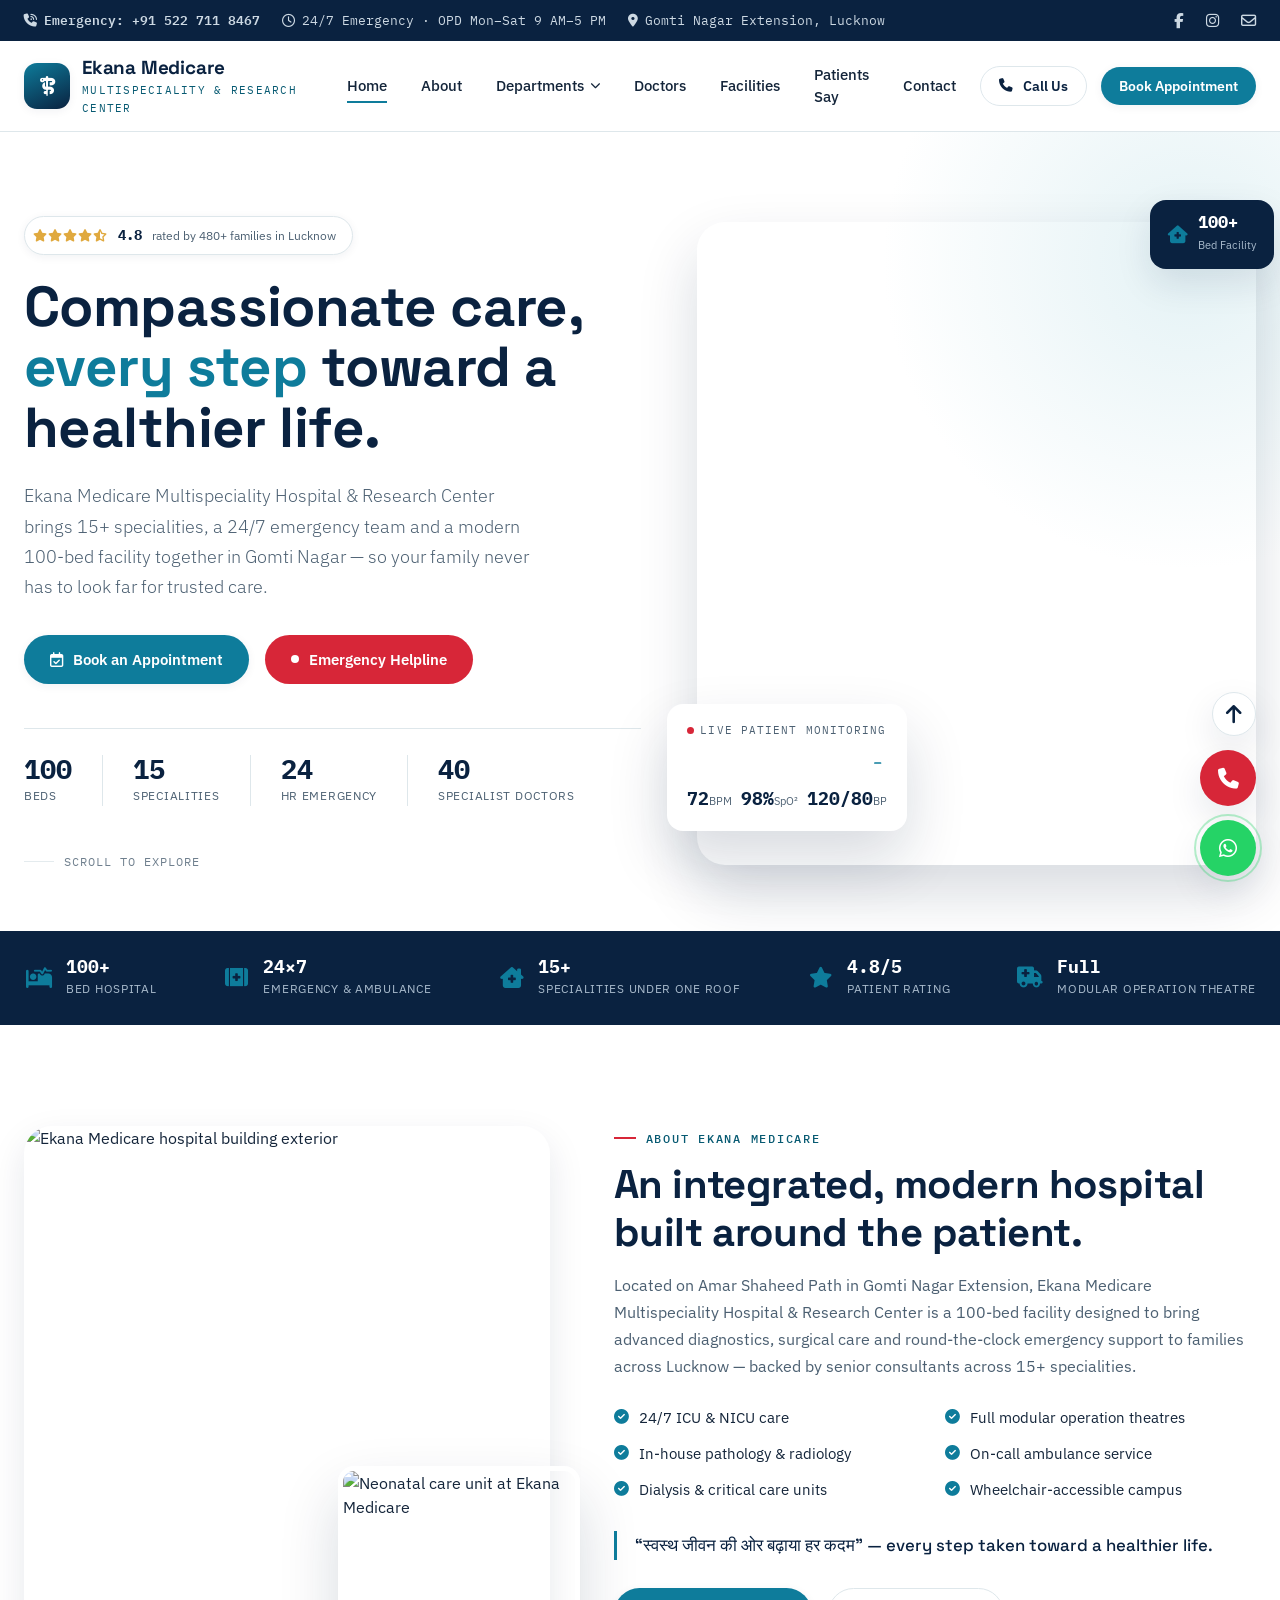
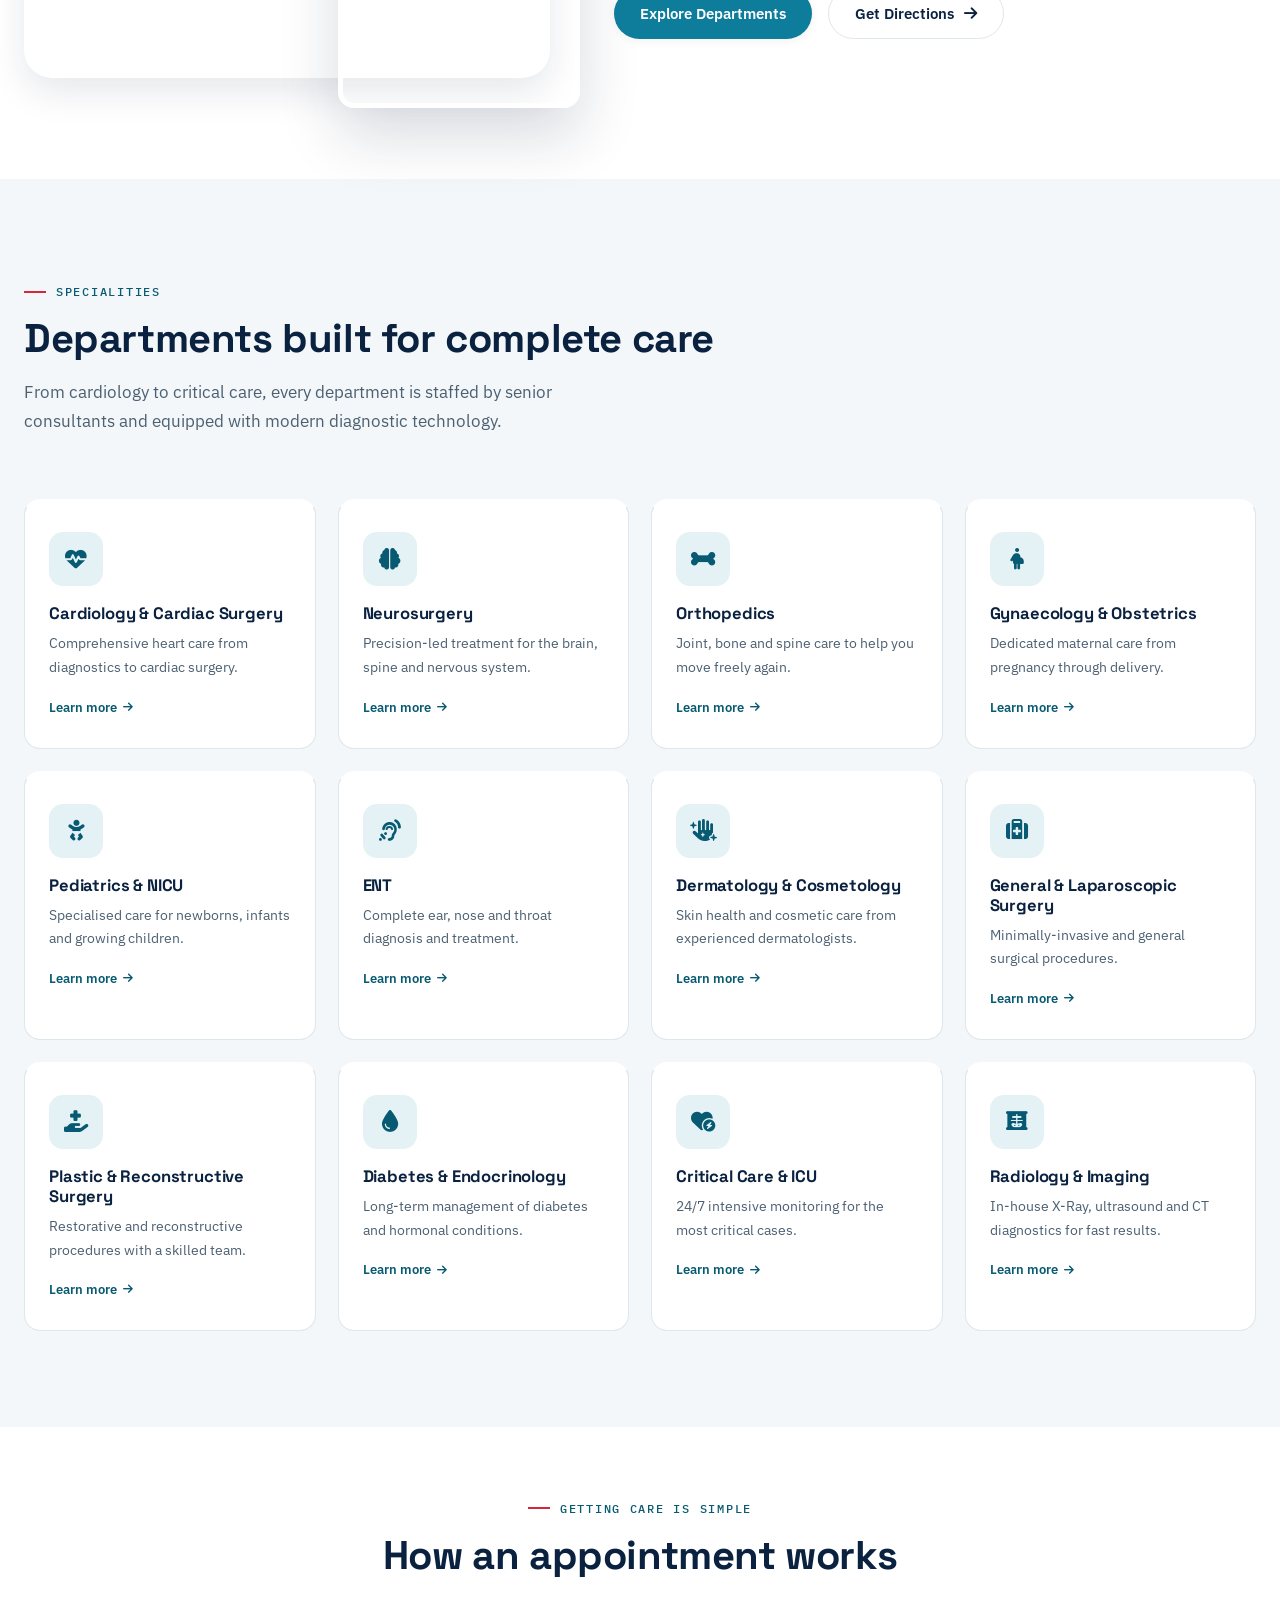
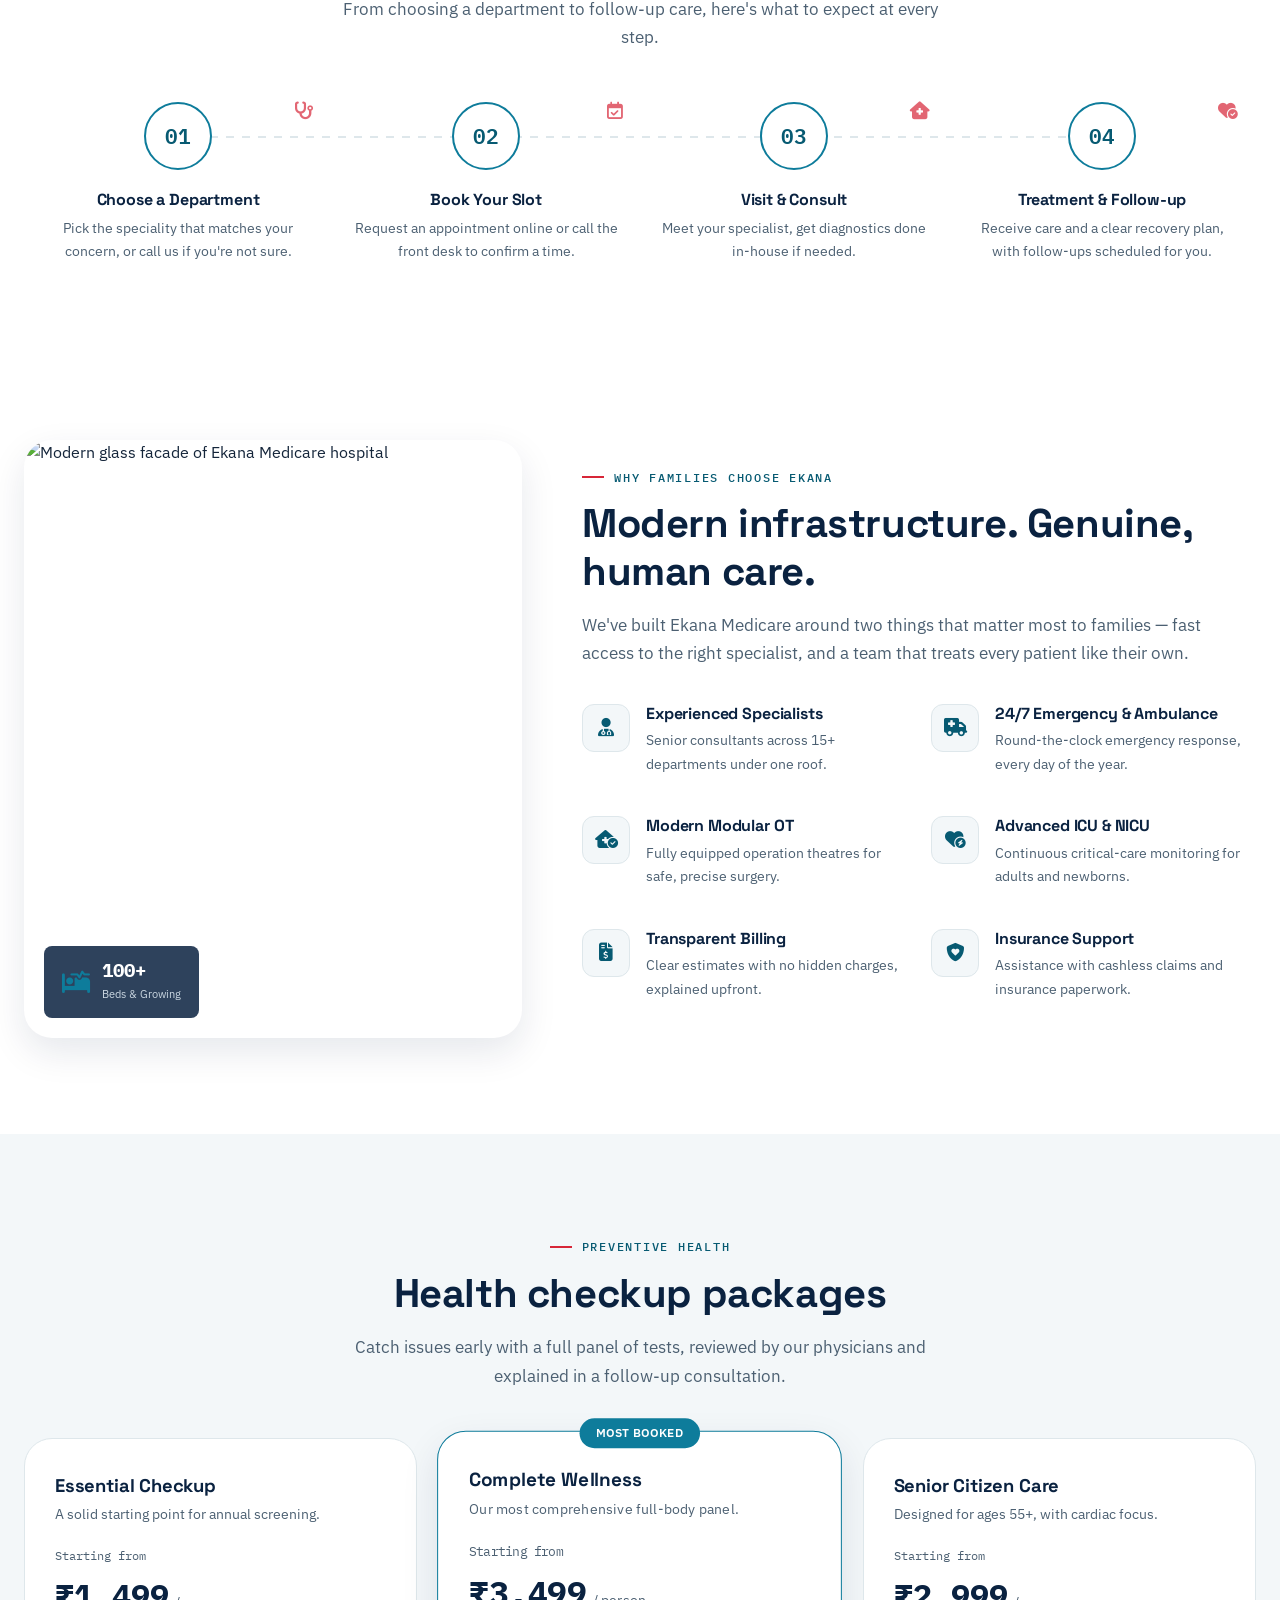
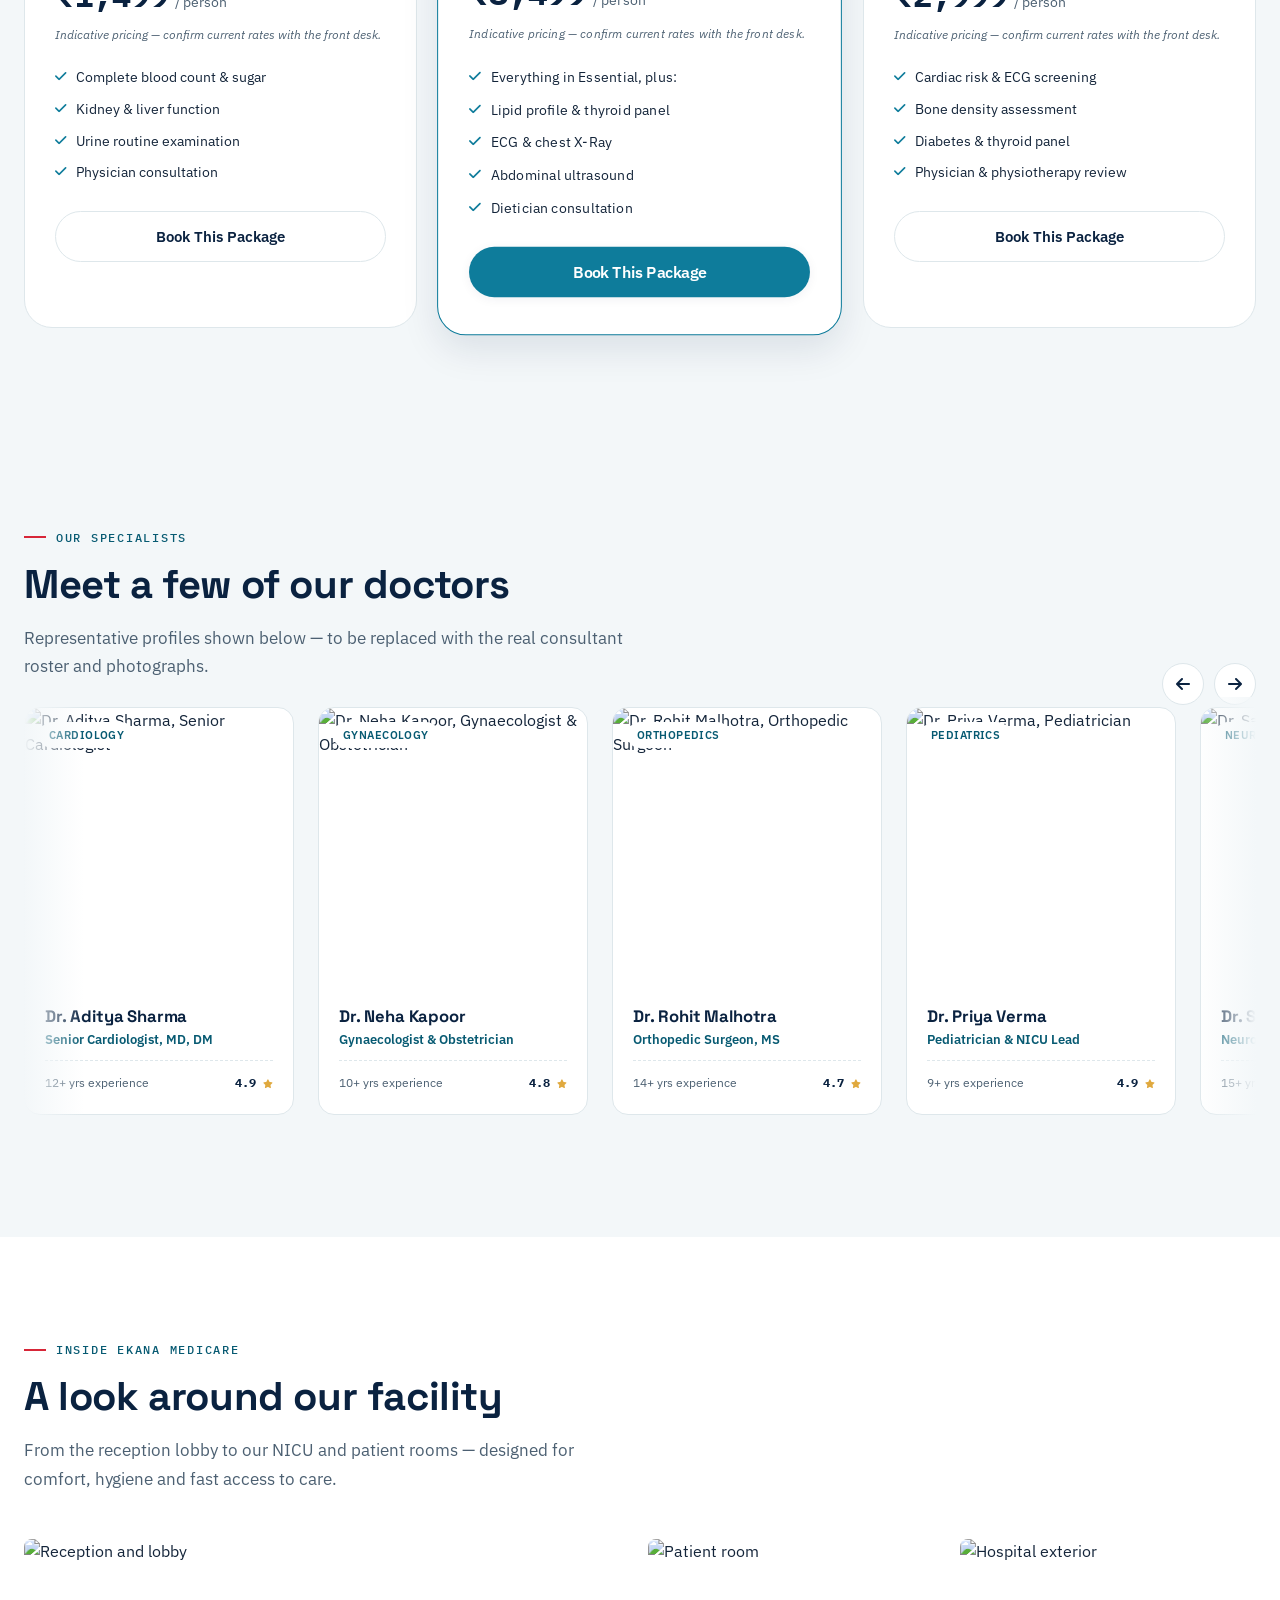
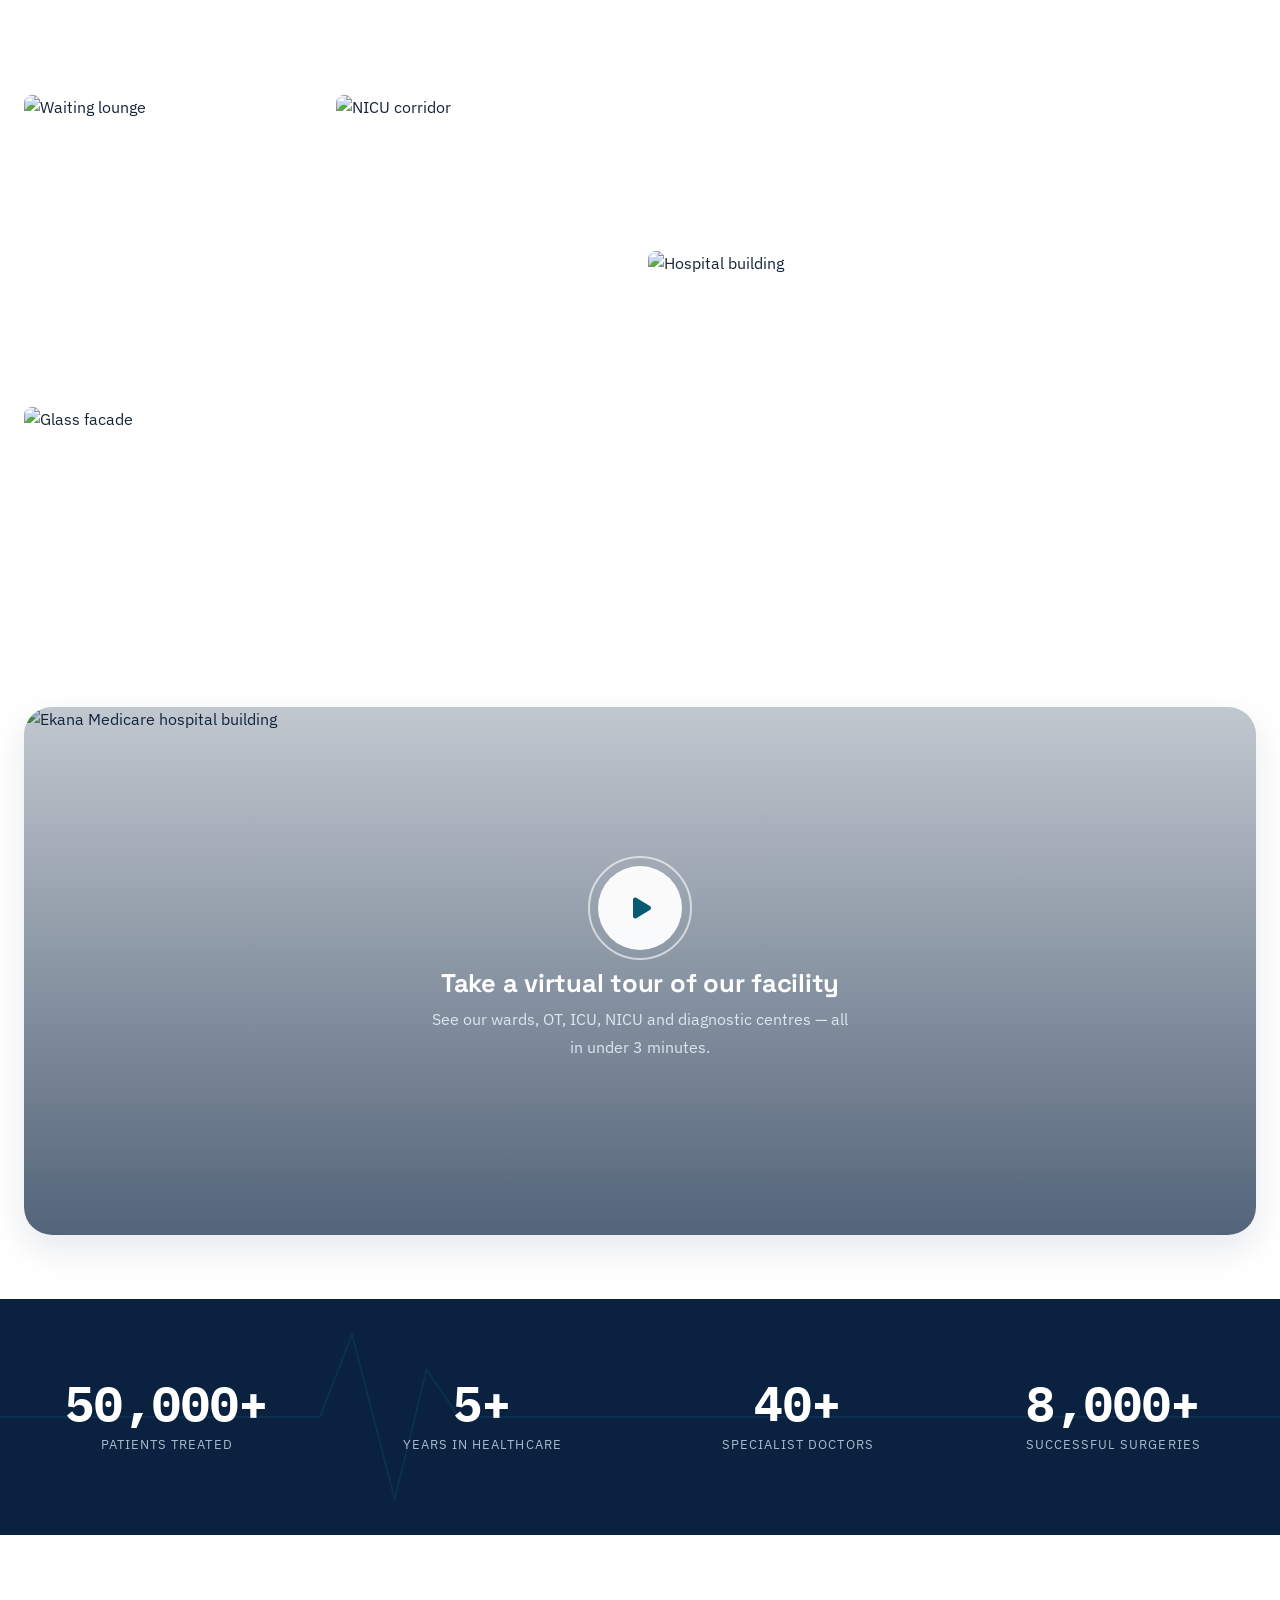
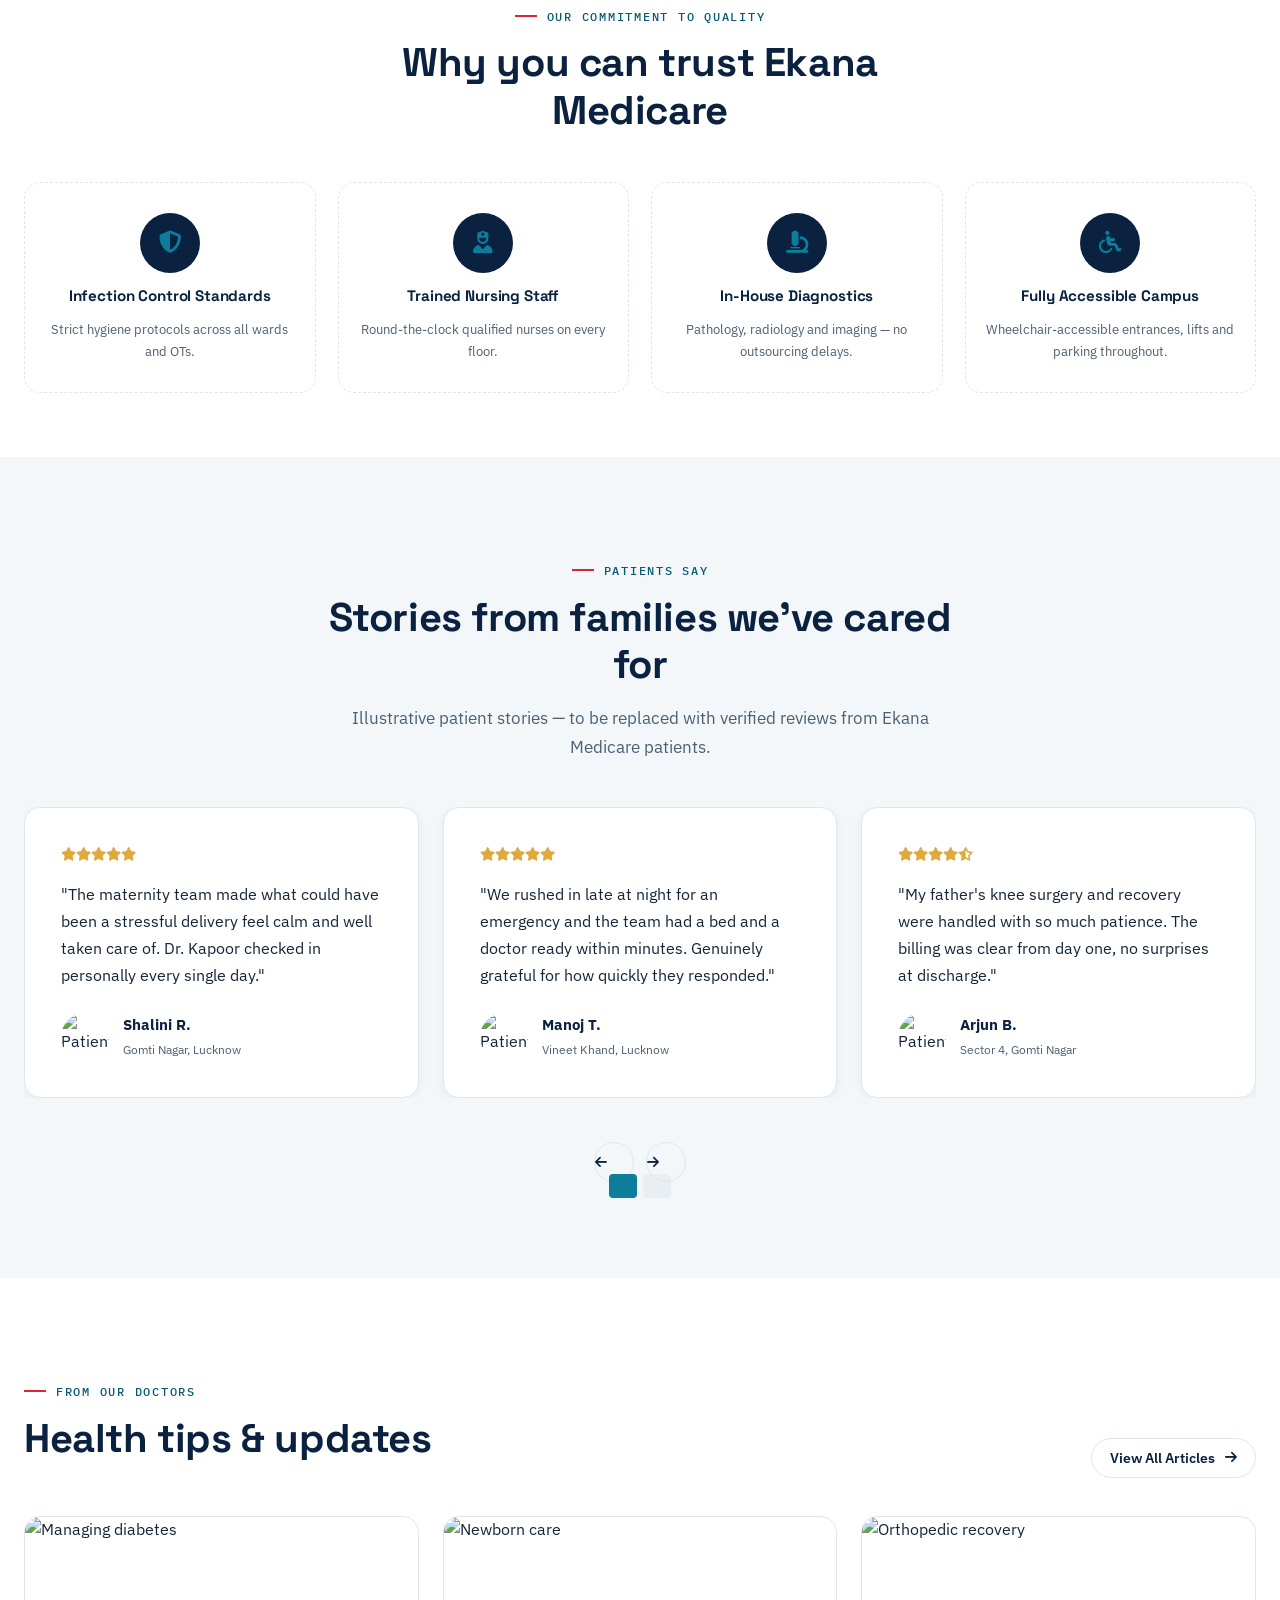
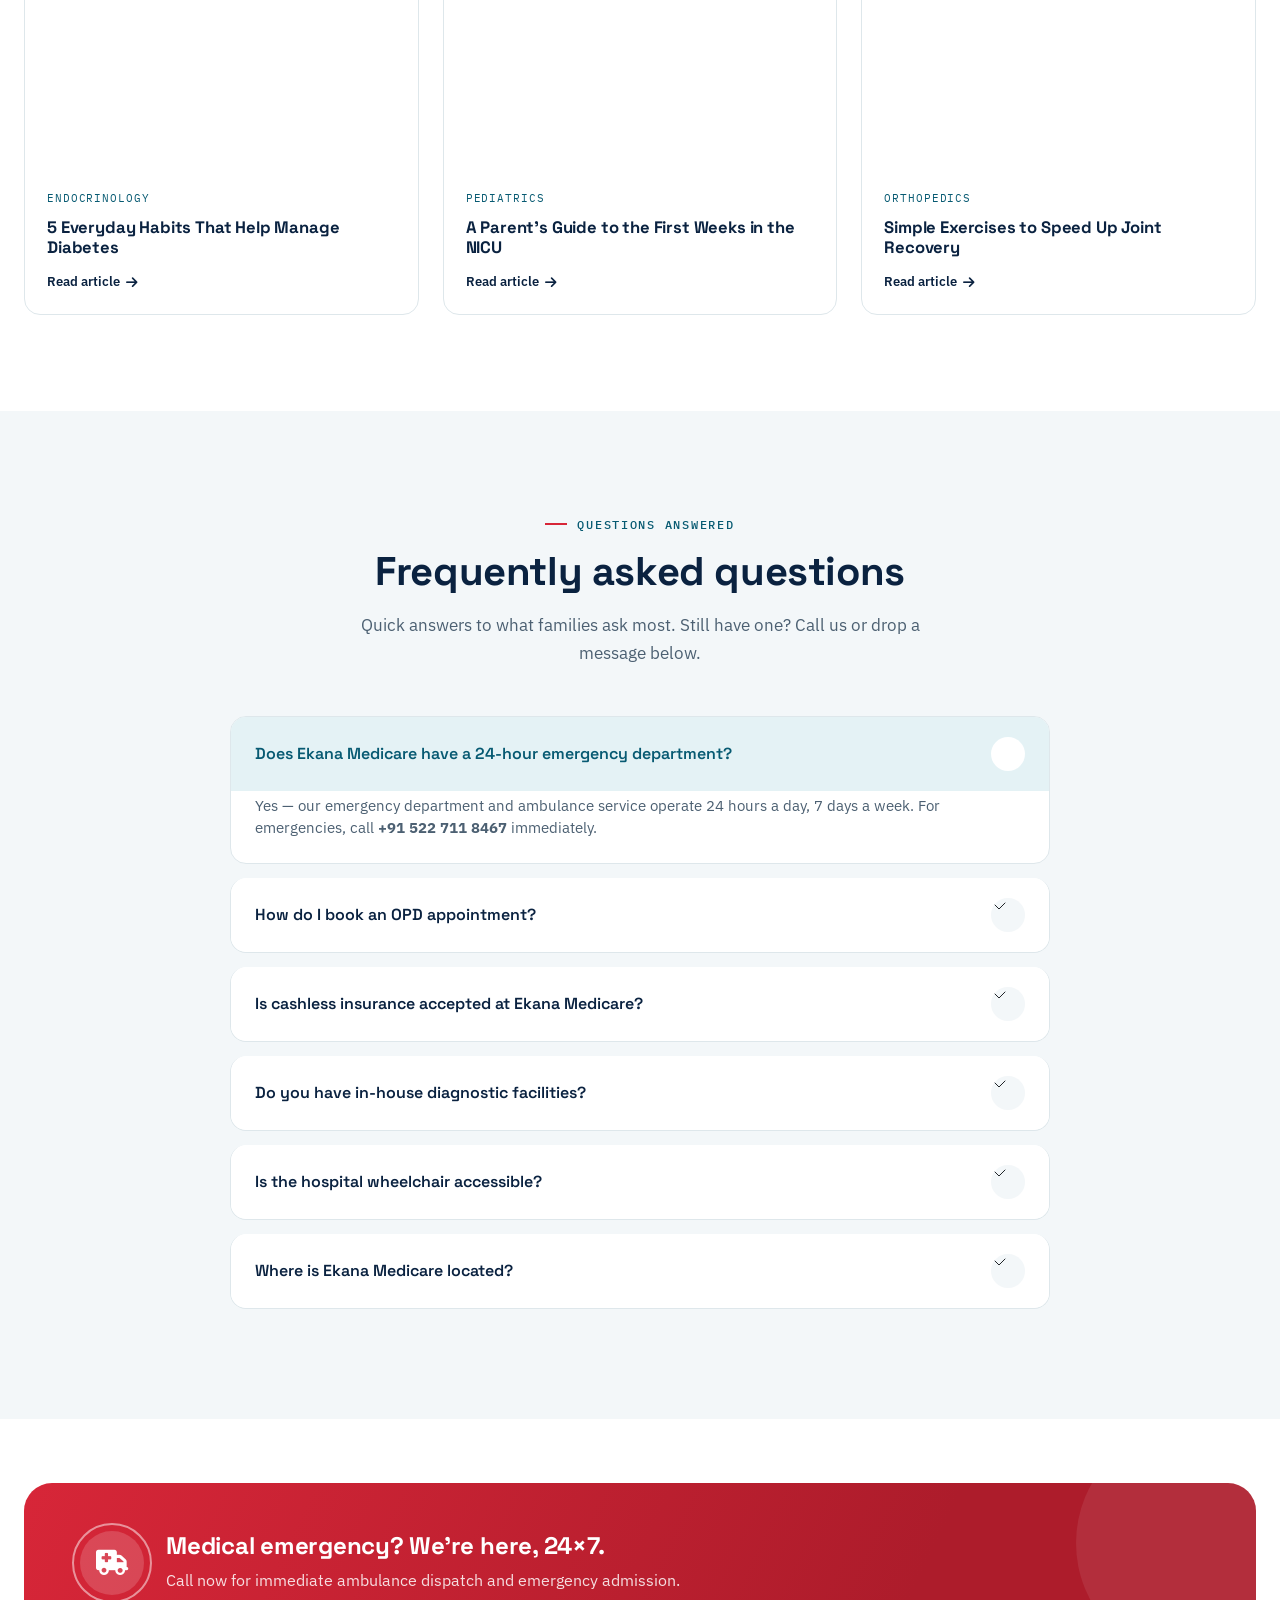
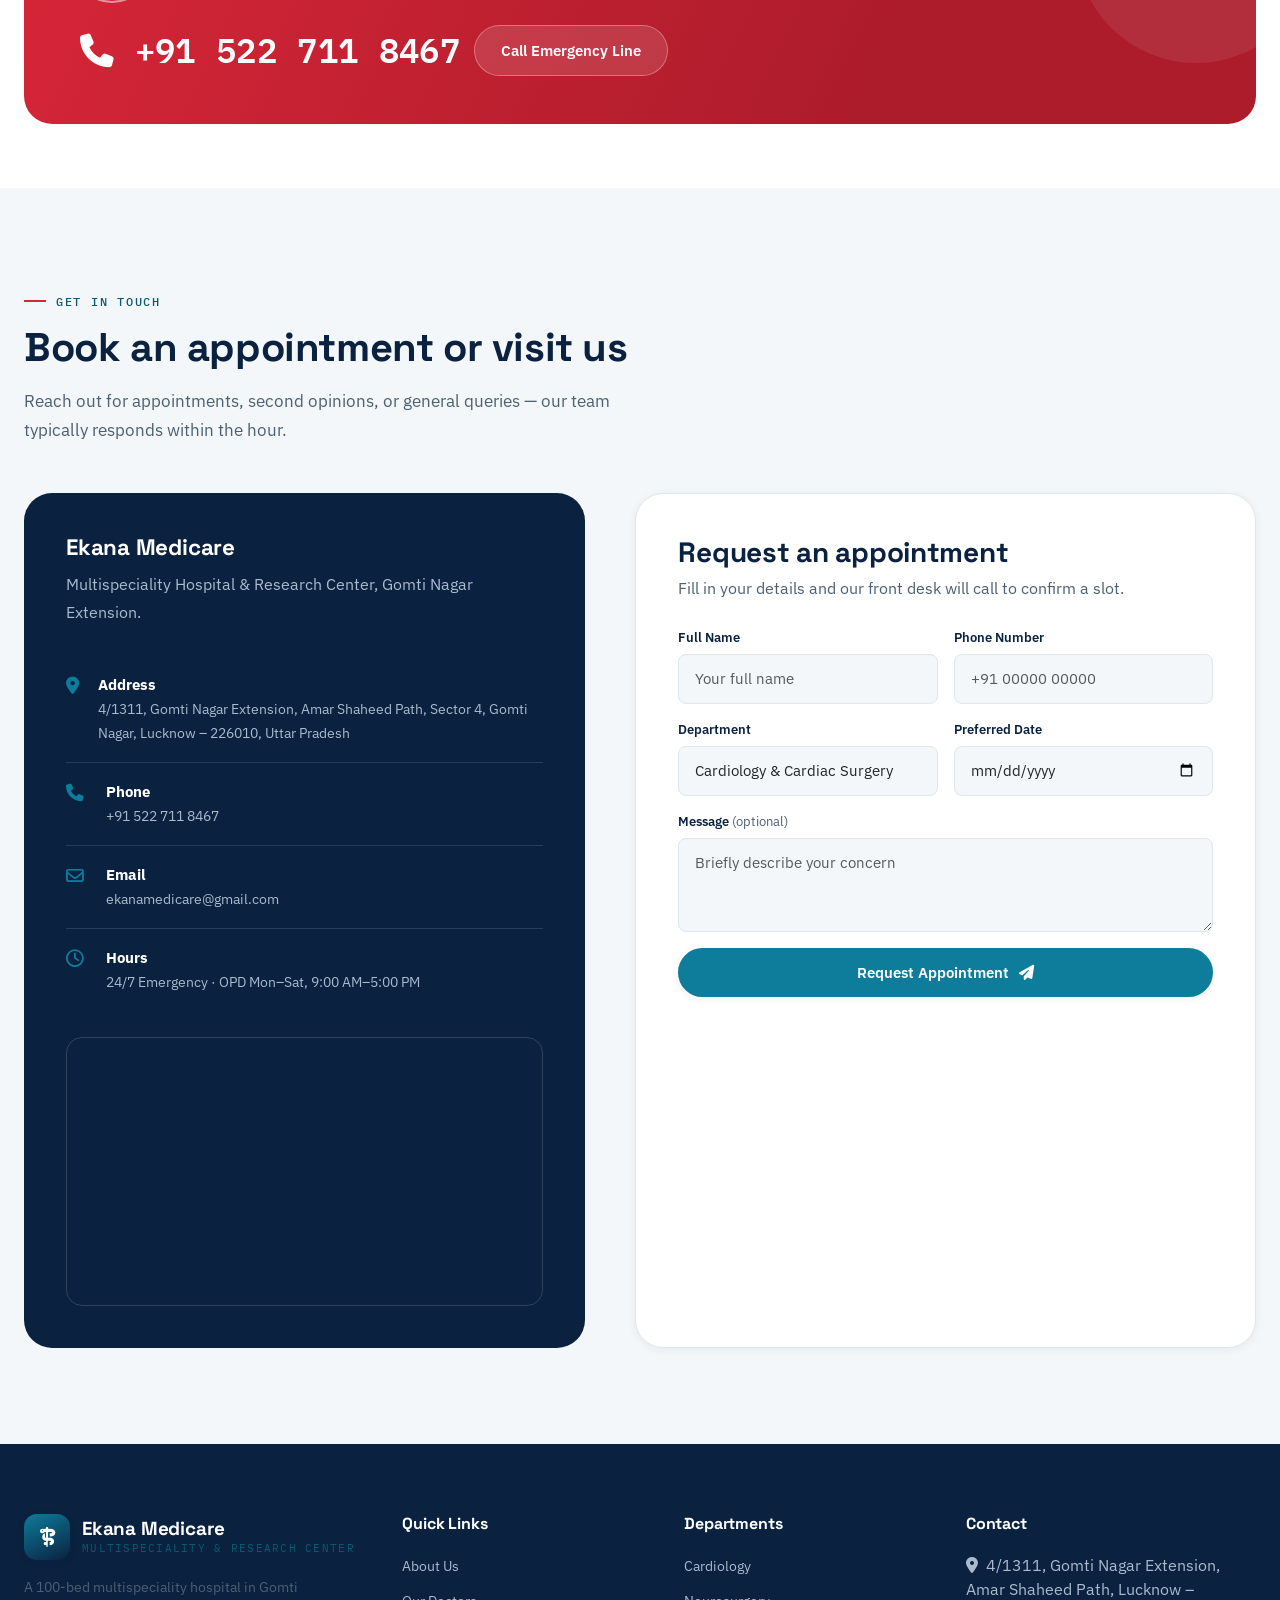
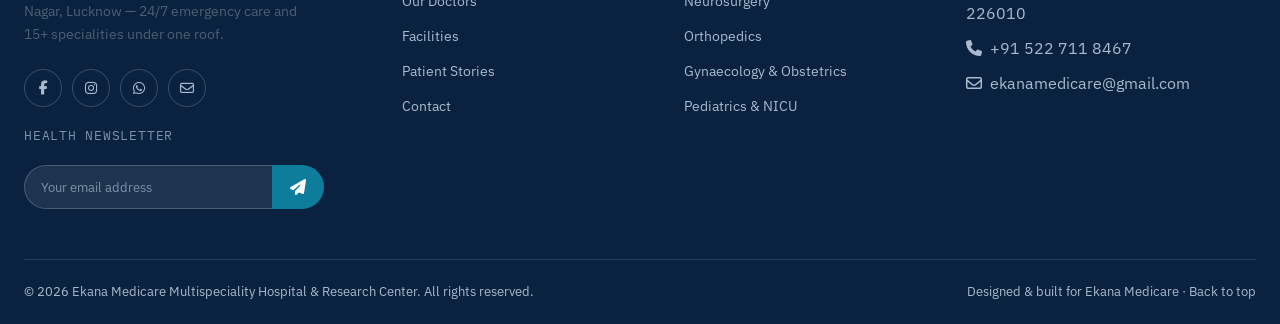
==== commit a1e0c23d: "first" ====
--- a/index.html
+++ b/index.html
@@ -1,1334 +1,881 @@
 <!DOCTYPE html>
 <html lang="en">
 <head>
-<meta charset="UTF-8"/>
-<meta name="viewport" content="width=device-width,initial-scale=1.0"/>
-<title>Ekana Medicare Multispeciality Hospital & Research Center — Lucknow</title>
-<link rel="preconnect" href="https://fonts.googleapis.com"/>
-<link href="https://fonts.googleapis.com/css2?family=Cormorant+Garamond:wght@400;500;600;700&family=Plus+Jakarta+Sans:wght@300;400;500;600;700;800&display=swap" rel="stylesheet"/>
-<link href="https://cdnjs.cloudflare.com/ajax/libs/bootstrap/5.3.2/css/bootstrap.min.css" rel="stylesheet"/>
-<link href="https://cdnjs.cloudflare.com/ajax/libs/font-awesome/6.5.0/css/all.min.css" rel="stylesheet"/>
-<style>
-*,*::before,*::after{box-sizing:border-box;margin:0;padding:0}
-html{scroll-behavior:smooth;font-size:16px}
-body{font-family:'Plus Jakarta Sans',sans-serif;color:#0f1c2e;background:#fff;overflow-x:hidden}
-::-webkit-scrollbar{width:5px}
-::-webkit-scrollbar-track{background:#0a1628}
-::-webkit-scrollbar-thumb{background:linear-gradient(#00b4a6,#1e90d6);border-radius:10px}
-img{display:block;max-width:100%}
-/* GLOBAL — kill ALL underlines and Bootstrap overrides */
-a,a:link,a:visited,a:hover,a:focus,a:active{text-decoration:none !important;color:inherit}
-button{font-family:'Plus Jakarta Sans',sans-serif}
-ul,ol{list-style:none;padding:0;margin:0}
-
-/* ── TOKENS ── */
-:root{
-  --navy:#071524;
-  --ink:#0f1c2e;
-  --blue:#1350a0;
-  --teal:#00b09b;
-  --teal2:#00c9b1;
-  --gold:#c8962a;
-  --silver:#f0f4f8;
-  --mist:#e8eef6;
-  --gray:#64748b;
-  --radius:14px;
-  --radius-lg:22px;
-  --radius-xl:32px;
-  --shadow:0 4px 24px rgba(15,28,46,.09);
-  --shadow-lg:0 16px 56px rgba(15,28,46,.14);
-  --transition:.32s cubic-bezier(.4,0,.2,1);
-}
-
-/* ── SCROLL PROGRESS ── */
-#prog{position:fixed;top:0;left:0;height:3px;background:linear-gradient(90deg,var(--teal),#1e90d6);z-index:9999;transition:width .1s}
-
-/* ── TOPBAR ── */
-.topbar{background:var(--navy);padding:9px 0;font-size:12.5px;color:rgba(255,255,255,.65)}
-.topbar a{color:rgba(255,255,255,.65);transition:color .2s}.topbar a:hover{color:var(--teal2)}
-.topbar .emergency{color:#ffd700;font-weight:700;letter-spacing:.3px}
-.tb-sep{color:rgba(255,255,255,.2);margin:0 14px}
-
-/* ── NAVBAR ── */
-.nav-wrap{
-  position:sticky;top:0;z-index:999;
-  background:rgba(255,255,255,0.97);
-  backdrop-filter:blur(20px);
-  -webkit-backdrop-filter:blur(20px);
-  border-bottom:1px solid rgba(15,28,46,.06);
-  transition:box-shadow var(--transition),background var(--transition);
-}
-.nav-wrap.scrolled{
-  box-shadow:0 2px 40px rgba(15,28,46,.11);
-  background:rgba(255,255,255,0.99);
-}
-.navbar{display:flex;align-items:center;justify-content:space-between;height:72px;gap:24px}
-/* Logo */
-.nav-logo{display:flex;align-items:center;gap:13px;flex-shrink:0;padding:0}
-.logo-mark{width:46px;height:46px;background:linear-gradient(135deg,#1350a0,#00b09b);border-radius:13px;display:flex;align-items:center;justify-content:center;color:#fff;font-size:21px;flex-shrink:0;box-shadow:0 4px 14px rgba(19,80,160,.28)}
-.logo-text .n1{font-family:'Cormorant Garamond',serif;font-size:19px;font-weight:700;color:var(--ink);line-height:1.15;letter-spacing:-.2px}
-.logo-text .n2{font-size:10px;color:var(--gray);letter-spacing:.6px;text-transform:uppercase;margin-top:1px;font-weight:500}
-/* Nav pill container */
-.nav-pills-wrap{
-  display:flex;align-items:center;
-  background:var(--silver);
-  border-radius:50px;
-  padding:5px 6px;
-  gap:2px;
-}
-.nav-pills-wrap a{
-  font-size:13px;font-weight:600;
-  color:var(--gray);
-  padding:8px 18px;
-  border-radius:50px;
-  transition:all .22s;
-  white-space:nowrap;
-  position:relative;
-}
-.nav-pills-wrap a:hover{color:var(--ink);background:rgba(255,255,255,.7)}
-.nav-pills-wrap a.active{
-  background:#fff;
-  color:var(--blue);
-  box-shadow:0 2px 12px rgba(15,28,46,.1);
-}
-/* Right side CTA group */
-.nav-right{display:flex;align-items:center;gap:12px;flex-shrink:0}
-.nav-phone{
-  display:flex;align-items:center;gap:8px;
-  font-size:13px;font-weight:600;color:var(--ink);
-  padding:8px 16px;border-radius:50px;
-  border:1.5px solid var(--mist);
-  transition:all .22s;white-space:nowrap;
-}
-.nav-phone:hover{border-color:var(--teal);color:var(--teal)}
-.nav-phone i{color:var(--teal);font-size:13px}
-.btn-nav{
-  background:linear-gradient(135deg,var(--blue),var(--teal));
-  color:#fff !important;border:none;border-radius:50px;
-  padding:10px 22px;font-size:13px;font-weight:700;
-  cursor:pointer;transition:all .25s;white-space:nowrap;
-  display:inline-flex;align-items:center;gap:7px;
-  box-shadow:0 4px 16px rgba(19,80,160,.25);
-  letter-spacing:.2px;
-}
-.btn-nav:hover{transform:translateY(-2px);box-shadow:0 8px 28px rgba(19,80,160,.4);color:#fff !important}
-/* Hamburger */
-.ham{
-  display:none;background:#fff;
-  border:1.5px solid var(--mist);
-  border-radius:10px;padding:8px 12px;
-  cursor:pointer;font-size:16px;color:var(--ink);
-  transition:all .2s;align-items:center;gap:6px;
-  box-shadow:0 2px 8px rgba(15,28,46,.06);
-}
-.ham:hover{border-color:var(--teal);color:var(--teal)}
-/* Mobile drawer */
-.mobile-drawer{
-  display:none;
-  border-top:1px solid var(--mist);
-  padding:16px 0 20px;
-  background:#fff;
-}
-.mobile-drawer a{
-  display:flex;align-items:center;
-  padding:11px 16px;border-radius:11px;
-  font-size:14px;font-weight:600;color:var(--gray);
-  transition:all .2s;margin-bottom:3px;gap:10px;
-}
-.mobile-drawer a:hover,.mobile-drawer a.active{background:var(--silver);color:var(--blue)}
-.mobile-drawer a.active{color:var(--blue);font-weight:700}
-.mobile-drawer .mob-cta{
-  background:linear-gradient(135deg,var(--blue),var(--teal));
-  color:#fff !important;border-radius:12px;
-  padding:13px 16px;margin-top:10px;
-  font-size:14px;font-weight:700;
-  justify-content:center;
-  box-shadow:0 4px 16px rgba(19,80,160,.28);
-}
-
-/* ── HERO ── */
-.hero{position:relative;min-height:100vh;display:flex;align-items:center;overflow:hidden}
-.hero-bg{position:absolute;inset:0;z-index:0}
-.hero-bg img{width:100%;height:100%;object-fit:cover;object-position:center 30%}
-.hero-bg::after{content:'';position:absolute;inset:0;background:linear-gradient(105deg,rgba(7,21,36,.88) 0%,rgba(7,21,36,.72) 45%,rgba(7,21,36,.3) 100%)}
-.hero-content{position:relative;z-index:2;padding:120px 0 80px}
-.hero-eyebrow{display:inline-flex;align-items:center;gap:8px;background:rgba(255,255,255,.1);backdrop-filter:blur(12px);border:1px solid rgba(255,255,255,.15);border-radius:50px;padding:6px 16px 6px 8px;margin-bottom:28px;animation:fadeUp .7s ease both}
-.hero-eyebrow .dot{width:28px;height:28px;background:var(--teal);border-radius:50%;display:flex;align-items:center;justify-content:center;font-size:12px;color:#fff;flex-shrink:0}
-.hero-eyebrow span{font-size:12.5px;color:rgba(255,255,255,.85);font-weight:500}
-.hero h1{font-family:'Cormorant Garamond',serif;font-size:clamp(2.8rem,5.5vw,5rem);font-weight:700;color:#fff;line-height:1.07;margin-bottom:22px;animation:fadeUp .7s .1s ease both}
-.hero h1 em{font-style:normal;color:var(--teal2)}
-.hero p{font-size:16px;color:rgba(255,255,255,.75);max-width:520px;line-height:1.75;margin-bottom:38px;animation:fadeUp .7s .2s ease both}
-.hero-actions{display:flex;gap:14px;flex-wrap:wrap;animation:fadeUp .7s .3s ease both}
-.btn-primary{background:linear-gradient(135deg,var(--teal),#1e90d6);color:#fff;border:none;border-radius:50px;padding:15px 36px;font-size:15px;font-weight:700;cursor:pointer;transition:all .3s;display:inline-flex;align-items:center;gap:9px}
-.btn-primary:hover{transform:translateY(-3px);box-shadow:0 12px 36px rgba(0,176,155,.5);color:#fff}
-.btn-ghost{background:rgba(255,255,255,.1);backdrop-filter:blur(10px);color:#fff;border:1.5px solid rgba(255,255,255,.3);border-radius:50px;padding:14px 32px;font-size:15px;font-weight:600;cursor:pointer;transition:all .3s;display:inline-flex;align-items:center;gap:9px}
-.btn-ghost:hover{background:rgba(255,255,255,.2);border-color:rgba(255,255,255,.6);color:#fff}
-
-/* HERO STAT PILLS */
-.hero-pills{display:flex;flex-wrap:wrap;gap:12px;margin-top:48px;animation:fadeUp .7s .4s ease both}
-.pill{background:rgba(255,255,255,.1);backdrop-filter:blur(14px);border:1px solid rgba(255,255,255,.15);border-radius:50px;padding:10px 20px;display:flex;align-items:center;gap:10px}
-.pill .pnum{font-family:'Cormorant Garamond',serif;font-size:22px;font-weight:700;color:#fff;line-height:1}
-.pill .ptxt{font-size:11.5px;color:rgba(255,255,255,.6);line-height:1.3}
-
-/* GOOGLE RATING CARD (on hero) */
-.google-card{position:absolute;bottom:40px;right:40px;z-index:2;background:rgba(255,255,255,.95);backdrop-filter:blur(20px);border-radius:18px;padding:18px 22px;display:flex;align-items:center;gap:16px;box-shadow:0 8px 40px rgba(0,0,0,.25);animation:fadeUp .7s .5s ease both;min-width:240px}
-.gc-logo{width:40px;height:40px;border-radius:10px;display:flex;align-items:center;justify-content:center;flex-shrink:0;overflow:hidden}
-.gc-logo img{width:40px;height:40px;object-fit:contain}
-.gc-score{font-family:'Cormorant Garamond',serif;font-size:32px;font-weight:700;color:var(--ink);line-height:1}
-.gc-stars{color:#fbbc04;font-size:14px;display:flex;gap:2px;margin:3px 0}
-.gc-count{font-size:11.5px;color:var(--gray)}
-.gc-src{font-size:10.5px;color:var(--gray);font-weight:600;letter-spacing:.3px;text-transform:uppercase;margin-top:1px}
-
-/* LIVE badge */
-.live-badge{display:inline-flex;align-items:center;gap:6px;background:rgba(0,200,83,.15);border:1px solid rgba(0,200,83,.3);border-radius:50px;padding:4px 12px;font-size:11.5px;font-weight:600;color:#00c853}
-.live-badge .live-dot{width:7px;height:7px;background:#00c853;border-radius:50%;animation:blink 1.4s infinite}
-@keyframes blink{0%,100%{opacity:1}50%{opacity:.25}}
-
-/* ── TRUST STRIP ── */
-.trust-strip{background:var(--navy);padding:20px 0}
-.trust-items{display:flex;align-items:center;justify-content:space-between;flex-wrap:wrap;gap:16px}
-.trust-item{display:flex;align-items:center;gap:10px;color:rgba(255,255,255,.7);font-size:13.5px;font-weight:500}
-.trust-item i{color:var(--teal);font-size:17px}
-.trust-div{width:1px;height:30px;background:rgba(255,255,255,.1)}
-
-/* ── SECTION COMMON ── */
-.sec{padding:90px 0}
-.sec-sm{padding:64px 0}
-.sec-label{display:inline-flex;align-items:center;gap:8px;font-size:11.5px;font-weight:700;text-transform:uppercase;letter-spacing:2px;color:var(--teal);margin-bottom:10px}
-.sec-label::before,.sec-label::after{content:'';display:block;width:20px;height:2px;background:var(--teal);border-radius:2px}
-.sec-h{font-family:'Cormorant Garamond',serif;font-size:clamp(2rem,3.5vw,3rem);font-weight:700;color:var(--ink);line-height:1.15}
-.sec-h em{font-style:normal;color:var(--teal)}
-.sec-sub{font-size:15px;color:var(--gray);line-height:1.75;max-width:560px}
-
-/* ── ABOUT SECTION ── */
-.about-grid{display:grid;grid-template-columns:1fr 1fr;gap:70px;align-items:center}
-.about-img-wrap{position:relative}
-.about-main-img{border-radius:var(--radius-xl);width:100%;height:520px;object-fit:cover;box-shadow:var(--shadow-lg)}
-.about-img-inset{position:absolute;bottom:-28px;right:-28px;width:200px;height:160px;border-radius:var(--radius-lg);object-fit:cover;border:5px solid #fff;box-shadow:var(--shadow-lg)}
-.about-floater{position:absolute;top:32px;left:-20px;background:#fff;border-radius:16px;padding:16px 20px;box-shadow:var(--shadow-lg);display:flex;align-items:center;gap:14px}
-.af-icon{width:46px;height:46px;background:linear-gradient(135deg,var(--blue),var(--teal));border-radius:13px;display:flex;align-items:center;justify-content:center;font-size:20px;color:#fff;flex-shrink:0}
-.af-num{font-family:'Cormorant Garamond',serif;font-size:28px;font-weight:700;color:var(--ink);line-height:1}
-.af-txt{font-size:12px;color:var(--gray)}
-.about-checks{display:grid;grid-template-columns:1fr 1fr;gap:14px;margin:28px 0 32px}
-.check-item{display:flex;align-items:center;gap:10px;font-size:13.5px;font-weight:500;color:var(--ink)}
-.check-item i{color:var(--teal);font-size:15px;flex-shrink:0}
-
-/* ── RATINGS SECTION ── */
-.ratings-sec{background:var(--silver)}
-.ratings-grid{display:grid;grid-template-columns:1fr 1fr 1fr;gap:24px}
-.rating-card{background:#fff;border-radius:var(--radius-lg);padding:28px 26px;box-shadow:var(--shadow);position:relative;overflow:hidden;transition:transform var(--transition),box-shadow var(--transition)}
-.rating-card:hover{transform:translateY(-6px);box-shadow:var(--shadow-lg)}
-.rating-card.featured{border:2px solid var(--teal)}
-.rating-card .rc-logo{display:flex;align-items:center;gap:10px;margin-bottom:18px}
-.rc-logo-icon{width:36px;height:36px;border-radius:9px;display:flex;align-items:center;justify-content:center;font-size:16px;flex-shrink:0}
-.rc-logo-name{font-size:13px;font-weight:700;color:var(--gray);text-transform:uppercase;letter-spacing:.5px}
-.rc-score{font-family:'Cormorant Garamond',serif;font-size:52px;font-weight:700;color:var(--ink);line-height:1;margin-bottom:6px}
-.rc-stars{color:#fbbc04;font-size:18px;display:flex;gap:3px;margin-bottom:8px}
-.rc-count{font-size:13px;color:var(--gray);margin-bottom:14px}
-.rc-badge{display:inline-flex;align-items:center;gap:6px;background:rgba(0,176,155,.1);border-radius:50px;padding:5px 14px;font-size:12px;font-weight:600;color:var(--teal)}
-
-/* ── DEPARTMENTS ── */
-.depts-grid{display:grid;grid-template-columns:repeat(4,1fr);gap:18px}
-.dept-card{background:#fff;border:1px solid rgba(15,28,46,.07);border-radius:var(--radius-lg);padding:28px 20px;text-align:center;cursor:pointer;transition:all var(--transition);position:relative;overflow:hidden}
-.dept-card::before{content:'';position:absolute;inset:0;background:linear-gradient(135deg,var(--blue),var(--teal));opacity:0;transition:opacity var(--transition)}
-.dept-card:hover{transform:translateY(-7px);box-shadow:var(--shadow-lg)}
-.dept-card:hover::before{opacity:1}
-.dept-card:hover .di,.dept-card:hover .dn,.dept-card:hover .ds{color:#fff !important}
-.dept-card:hover .di-wrap{background:rgba(255,255,255,.2) !important;border-color:rgba(255,255,255,.3) !important}
-.dept-card>*{position:relative;z-index:1}
-.di-wrap{width:66px;height:66px;margin:0 auto 16px;background:linear-gradient(135deg,rgba(19,80,160,.07),rgba(0,176,155,.07));border:1px solid rgba(19,80,160,.1);border-radius:18px;display:flex;align-items:center;justify-content:center;transition:all var(--transition)}
-.di{font-size:26px;color:var(--blue);transition:color var(--transition)}
-.dn{font-size:14px;font-weight:700;color:var(--ink);margin-bottom:5px;transition:color var(--transition)}
-.ds{font-size:12.5px;color:var(--gray);line-height:1.4;transition:color var(--transition)}
-
-/* ── STATS ── */
-.stats-sec{background:linear-gradient(120deg,var(--navy) 0%,#0c2340 50%,#0a3070 100%);position:relative;overflow:hidden}
-.stats-sec::before{content:'';position:absolute;inset:0;background-image:radial-gradient(circle at 15% 50%,rgba(0,176,155,.12),transparent 45%),radial-gradient(circle at 85% 50%,rgba(19,80,160,.15),transparent 45%)}
-.stats-bg-img{position:absolute;inset:0;z-index:0}
-.stats-bg-img img{width:100%;height:100%;object-fit:cover;opacity:.07;filter:grayscale(100%)}
-.stats-inner{position:relative;z-index:1}
-.stat-grid{display:grid;grid-template-columns:repeat(4,1fr);gap:1px;background:rgba(255,255,255,.06)}
-.stat-item{padding:56px 32px;text-align:center;background:transparent;border-right:1px solid rgba(255,255,255,.06)}
-.stat-item:last-child{border-right:none}
-.stat-icon{font-size:32px;color:var(--teal);margin-bottom:14px}
-.stat-num{font-family:'Cormorant Garamond',serif;font-size:54px;font-weight:700;color:#fff;line-height:1;margin-bottom:6px}
-.stat-num span{color:var(--teal2)}
-.stat-label{font-size:12.5px;color:rgba(255,255,255,.5);text-transform:uppercase;letter-spacing:1px;font-weight:500}
-
-/* ── DOCTORS ── */
-.docs-sec{background:var(--silver)}
-.doc-grid{display:grid;grid-template-columns:repeat(4,1fr);gap:22px}
-.doc-card{background:#fff;border-radius:var(--radius-lg);overflow:hidden;box-shadow:var(--shadow);transition:all var(--transition)}
-.doc-card:hover{transform:translateY(-8px);box-shadow:var(--shadow-lg)}
-.doc-img{height:240px;object-fit:cover;object-position:top;width:100%;display:block}
-.doc-img-placeholder{height:240px;background:linear-gradient(135deg,#e8f0fb,#cde8f0);display:flex;flex-direction:column;align-items:center;justify-content:center;gap:8px;color:var(--blue)}
-.doc-img-placeholder i{font-size:56px;opacity:.4}
-.doc-img-placeholder span{font-size:12px;color:var(--gray);font-weight:500}
-.doc-body{padding:20px 20px 22px}
-.doc-spec{font-size:11px;font-weight:700;text-transform:uppercase;letter-spacing:1.5px;color:var(--teal);margin-bottom:5px}
-.doc-name{font-family:'Cormorant Garamond',serif;font-size:19px;font-weight:700;color:var(--ink);margin-bottom:3px}
-.doc-qual{font-size:12.5px;color:var(--gray);margin-bottom:14px}
-.doc-row{display:flex;gap:14px;margin-bottom:14px}
-.doc-meta{display:flex;align-items:center;gap:5px;font-size:12px;color:var(--gray)}
-.doc-meta i{color:var(--blue);font-size:11px}
-.btn-doc{display:block;text-align:center;background:linear-gradient(135deg,var(--blue),var(--teal));color:#fff;border-radius:10px;padding:10px 16px;font-size:13px;font-weight:700;transition:all .25s}
-.btn-doc:hover{opacity:.9;transform:translateY(-1px);color:#fff}
-
-/* ── IMAGE-RICH SERVICE SECTION ── */
-.services-sec{background:#fff}
-.services-layout{display:grid;grid-template-columns:1fr 1fr;gap:60px;align-items:start}
-.service-img-stack{display:grid;grid-template-rows:1fr 1fr;gap:14px;height:540px}
-.service-img-stack .img-main{border-radius:var(--radius-xl);overflow:hidden;height:320px}
-.service-img-stack .img-main img{width:100%;height:100%;object-fit:cover}
-.service-img-bottom{display:grid;grid-template-columns:1fr 1fr;gap:14px;height:206px}
-.service-img-bottom .img-sm{border-radius:var(--radius-lg);overflow:hidden}
-.service-img-bottom .img-sm img{width:100%;height:100%;object-fit:cover}
-.service-items{margin-top:20px}
-.s-item{display:flex;align-items:flex-start;gap:16px;padding:18px 20px;border-radius:var(--radius);cursor:pointer;transition:all .25s;border:1px solid transparent;margin-bottom:8px}
-.s-item:hover,.s-item.active{background:#f0fbf9;border-color:rgba(0,176,155,.25);box-shadow:0 4px 20px rgba(0,176,155,.1)}
-.si-icon{width:46px;height:46px;background:linear-gradient(135deg,var(--blue),var(--teal));border-radius:13px;display:flex;align-items:center;justify-content:center;font-size:19px;color:#fff;flex-shrink:0}
-.si-title{font-size:15px;font-weight:700;color:var(--ink);margin-bottom:3px}
-.si-desc{font-size:13px;color:var(--gray);line-height:1.5}
-
-/* ── GALLERY MOSAIC ── */
-.gallery-sec{background:var(--silver)}
-.mosaic{display:grid;grid-template-columns:repeat(3,1fr);grid-template-rows:240px 240px;gap:14px}
-.mosaic-item{border-radius:var(--radius-lg);overflow:hidden;position:relative;cursor:pointer}
-.mosaic-item img{width:100%;height:100%;object-fit:cover;transition:transform .5s ease}
-.mosaic-item:hover img{transform:scale(1.06)}
-.mosaic-item.big{grid-row:span 2}
-.mosaic-overlay{position:absolute;inset:0;background:linear-gradient(to top,rgba(7,21,36,.8) 0%,transparent 55%);opacity:0;transition:opacity .35s;display:flex;align-items:flex-end;padding:20px}
-.mosaic-item:hover .mosaic-overlay{opacity:1}
-.mosaic-label h6{color:#fff;font-size:15px;font-weight:700;margin-bottom:3px}
-.mosaic-label span{color:rgba(255,255,255,.65);font-size:12px}
-
-/* ── TESTIMONIALS ── */
-.test-sec{background:var(--navy);position:relative;overflow:hidden}
-.test-sec::before{content:'';position:absolute;inset:0;background-image:radial-gradient(circle at 10% 80%,rgba(0,176,155,.1),transparent 40%),radial-gradient(circle at 90% 20%,rgba(19,80,160,.12),transparent 40%)}
-.test-grid{display:grid;grid-template-columns:repeat(3,1fr);gap:22px;position:relative;z-index:1}
-.test-card{background:rgba(255,255,255,.05);border:1px solid rgba(255,255,255,.1);border-radius:var(--radius-lg);padding:30px;backdrop-filter:blur(10px);transition:all var(--transition)}
-.test-card:hover{background:rgba(255,255,255,.09);border-color:rgba(0,176,155,.4);transform:translateY(-6px)}
-.test-stars{color:#ffd700;font-size:13px;display:flex;gap:3px;margin-bottom:14px}
-.test-text{font-size:14px;color:rgba(255,255,255,.75);line-height:1.75;margin-bottom:20px;font-style:italic}
-.test-reviewer{display:flex;align-items:center;gap:12px}
-.rev-avatar{width:42px;height:42px;border-radius:50%;background:linear-gradient(135deg,var(--blue),var(--teal));display:flex;align-items:center;justify-content:center;font-size:15px;font-weight:700;color:#fff;flex-shrink:0}
-.rev-name{font-size:14px;font-weight:700;color:#fff}
-.rev-info{font-size:12px;color:rgba(255,255,255,.5)}
-.test-highlight{margin-top:56px;background:rgba(255,255,255,.05);border:1px solid rgba(255,255,255,.1);border-radius:var(--radius-xl);padding:40px;display:flex;align-items:center;gap:60px;flex-wrap:wrap;position:relative;z-index:1}
-.th-big{text-align:center;flex:1;min-width:120px}
-.th-big .num{font-family:'Cormorant Garamond',serif;font-size:56px;font-weight:700;color:#fff;line-height:1}
-.th-big .num span{color:var(--teal2)}
-.th-big .lbl{font-size:12px;color:rgba(255,255,255,.5);text-transform:uppercase;letter-spacing:1px;margin-top:4px}
-.th-div{width:1px;height:80px;background:rgba(255,255,255,.12)}
-.th-platforms{flex:3;display:flex;gap:24px;flex-wrap:wrap}
-.th-plat{display:flex;align-items:center;gap:12px;background:rgba(255,255,255,.06);border-radius:14px;padding:14px 18px;flex:1;min-width:140px}
-.th-plat-score{font-family:'Cormorant Garamond',serif;font-size:28px;font-weight:700;color:#fff}
-.th-plat-info .name{font-size:12px;font-weight:700;color:rgba(255,255,255,.7);text-transform:uppercase;letter-spacing:.5px}
-.th-plat-info .stars{color:#ffd700;font-size:12px}
-.th-plat-info .cnt{font-size:11px;color:rgba(255,255,255,.4)}
-
-/* ── WHY CHOOSE ── */
-.why-sec{background:#fff}
-.why-grid{display:grid;grid-template-columns:repeat(4,1fr);gap:22px}
-.why-card{background:var(--silver);border-radius:var(--radius-lg);padding:30px 24px;transition:all var(--transition);border:1px solid transparent}
-.why-card:hover{background:#fff;border-color:rgba(0,176,155,.2);transform:translateY(-5px);box-shadow:var(--shadow-lg)}
-.wc-icon{width:58px;height:58px;background:linear-gradient(135deg,rgba(19,80,160,.1),rgba(0,176,155,.1));border-radius:16px;display:flex;align-items:center;justify-content:center;font-size:24px;color:var(--blue);margin-bottom:18px}
-.wc-title{font-size:15px;font-weight:700;color:var(--ink);margin-bottom:8px}
-.wc-desc{font-size:13px;color:var(--gray);line-height:1.65}
-
-/* ── APPOINTMENT ── */
-.appt-sec{background:linear-gradient(135deg,#061220,#0c2340)}
-.appt-grid{display:grid;grid-template-columns:1fr 1.4fr;gap:0;background:#fff;border-radius:var(--radius-xl);overflow:hidden;box-shadow:0 24px 80px rgba(0,0,0,.25)}
-.appt-left{background:linear-gradient(160deg,var(--navy),#0c2340);padding:52px 44px;position:relative;overflow:hidden}
-.appt-left::after{content:'';position:absolute;width:280px;height:280px;border-radius:50%;background:rgba(0,176,155,.08);bottom:-80px;right:-80px}
-.appt-left::before{content:'';position:absolute;width:180px;height:180px;border-radius:50%;background:rgba(19,80,160,.1);top:-40px;left:-40px}
-.al-content{position:relative;z-index:1}
-.al-img{width:100%;height:200px;border-radius:var(--radius-lg);object-fit:cover;margin-bottom:28px;border:3px solid rgba(255,255,255,.1)}
-.al-h{font-family:'Cormorant Garamond',serif;font-size:26px;font-weight:700;color:#fff;margin-bottom:8px}
-.al-p{font-size:13.5px;color:rgba(255,255,255,.6);line-height:1.7;margin-bottom:28px}
-.al-contact{display:flex;align-items:center;gap:12px;margin-bottom:16px}
-.al-icon{width:40px;height:40px;background:rgba(0,176,155,.2);border-radius:11px;display:flex;align-items:center;justify-content:center;font-size:16px;color:var(--teal);flex-shrink:0}
-.al-contact p{font-size:13px;color:rgba(255,255,255,.5);margin-bottom:1px}
-.al-contact strong{font-size:14px;color:#fff}
-.appt-right{padding:52px 44px;background:#fff}
-.form-row{display:grid;grid-template-columns:1fr 1fr;gap:16px}
-.f-group{margin-bottom:18px}
-.f-label{font-size:12.5px;font-weight:700;color:var(--ink);margin-bottom:7px;display:block;text-transform:uppercase;letter-spacing:.4px}
-.f-input{width:100%;background:var(--silver);border:1.5px solid rgba(15,28,46,.1);border-radius:11px;padding:12px 16px;font-size:14px;font-family:'Plus Jakarta Sans',sans-serif;color:var(--ink);outline:none;transition:all .2s;appearance:none}
-.f-input:focus{border-color:var(--teal);background:#fff;box-shadow:0 0 0 4px rgba(0,176,155,.1)}
-.btn-submit{width:100%;background:linear-gradient(135deg,var(--blue),var(--teal));color:#fff;border:none;border-radius:12px;padding:15px 24px;font-size:15px;font-weight:700;font-family:'Plus Jakarta Sans',sans-serif;cursor:pointer;transition:all .3s;letter-spacing:.3px}
-.btn-submit:hover{transform:translateY(-2px);box-shadow:0 10px 32px rgba(19,80,160,.4)}
-
-/* ── BLOG ── */
-.blog-sec{background:var(--silver)}
-.blog-grid{display:grid;grid-template-columns:repeat(3,1fr);gap:22px}
-.blog-card{background:#fff;border-radius:var(--radius-lg);overflow:hidden;box-shadow:var(--shadow);transition:all var(--transition)}
-.blog-card:hover{transform:translateY(-6px);box-shadow:var(--shadow-lg)}
-.blog-img{height:195px;object-fit:cover;width:100%}
-.blog-body{padding:22px}
-.blog-tag{display:inline-block;background:rgba(0,176,155,.1);color:var(--teal);font-size:11px;font-weight:700;text-transform:uppercase;letter-spacing:1px;border-radius:50px;padding:4px 12px;margin-bottom:12px}
-.blog-title{font-family:'Cormorant Garamond',serif;font-size:18px;font-weight:700;color:var(--ink);margin-bottom:10px;line-height:1.35}
-.blog-meta{display:flex;gap:16px;font-size:12px;color:var(--gray)}
-.blog-meta i{color:var(--blue)}
-
-/* ── FOOTER ── */
-footer{background:var(--navy);padding:0}
-.footer-top{
-  background:linear-gradient(135deg,rgba(19,80,160,.15),rgba(0,176,155,.12));
-  border-bottom:1px solid rgba(255,255,255,.06);
-  padding:28px 0;
-}
-.footer-top-inner{display:flex;align-items:center;justify-content:space-between;gap:24px;flex-wrap:wrap}
-.footer-top-left{display:flex;align-items:center;gap:14px}
-.footer-top-left i{font-size:28px;color:var(--teal)}
-.footer-top-left p{font-size:15px;font-weight:600;color:#fff;margin-bottom:2px}
-.footer-top-left span{font-size:13px;color:rgba(255,255,255,.5)}
-.footer-top-right{display:flex;gap:10px;flex-wrap:wrap}
-.footer-cta-phone{
-  display:flex;align-items:center;gap:8px;
-  background:rgba(255,255,255,.08);border:1px solid rgba(255,255,255,.12);
-  border-radius:50px;padding:10px 22px;
-  font-size:14px;font-weight:700;color:#fff;
-  transition:all .25s;
-}
-.footer-cta-phone:hover{background:rgba(255,255,255,.15);color:#fff}
-.footer-cta-phone i{color:var(--teal)}
-.footer-cta-appt{
-  background:linear-gradient(135deg,var(--teal),#1e90d6);
-  color:#fff;border-radius:50px;
-  padding:10px 22px;font-size:14px;font-weight:700;
-  display:flex;align-items:center;gap:8px;
-  transition:all .25s;box-shadow:0 4px 16px rgba(0,176,155,.3);
-}
-.footer-cta-appt:hover{box-shadow:0 8px 28px rgba(0,176,155,.5);color:#fff;transform:translateY(-2px)}
-
-/* Main footer body */
-.footer-body{padding:60px 0 0}
-.footer-grid{display:grid;grid-template-columns:2fr 1fr 1fr 1.5fr;gap:48px}
-.footer-brand-logo{display:flex;align-items:center;gap:12px;margin-bottom:18px}
-.foot-logo-mark{width:44px;height:44px;background:linear-gradient(135deg,var(--blue),var(--teal));border-radius:12px;display:flex;align-items:center;justify-content:center;color:#fff;font-size:19px;flex-shrink:0}
-.foot-brand-name{font-family:'Cormorant Garamond',serif;font-size:18px;font-weight:700;color:#fff;line-height:1.15}
-.foot-brand-sub{font-size:10px;color:rgba(255,255,255,.45);text-transform:uppercase;letter-spacing:.5px}
-.footer-about p{font-size:13.5px;color:rgba(255,255,255,.5);line-height:1.85;margin-bottom:22px}
-.foot-social{display:flex;gap:9px}
-.foot-social a{
-  width:38px;height:38px;border-radius:11px;
-  background:rgba(255,255,255,.06);
-  border:1px solid rgba(255,255,255,.08);
-  display:flex;align-items:center;justify-content:center;
-  font-size:14px;color:rgba(255,255,255,.5);
-  transition:all .25s;
-}
-.foot-social a:hover{background:var(--teal);color:#fff;border-color:var(--teal);transform:translateY(-3px)}
-/* Accreditations */
-.foot-badges{display:flex;gap:8px;margin-top:20px;flex-wrap:wrap}
-.foot-badge{
-  display:inline-flex;align-items:center;gap:5px;
-  background:rgba(255,255,255,.06);border:1px solid rgba(255,255,255,.1);
-  border-radius:7px;padding:5px 11px;
-  font-size:11px;font-weight:600;color:rgba(255,255,255,.6);
-}
-.foot-badge i{color:var(--teal);font-size:11px}
-/* Column headings */
-.foot-h{
-  font-size:11px;font-weight:700;color:rgba(255,255,255,.35);
-  margin-bottom:20px;text-transform:uppercase;letter-spacing:1.5px;
-}
-/* Links */
-.foot-links{list-style:none;padding:0;margin:0}
-.foot-links li{margin-bottom:11px}
-.foot-links a{
-  font-size:13.5px;color:rgba(255,255,255,.55);
-  transition:all .22s;display:flex;align-items:center;gap:8px;
-}
-.foot-links a:hover{color:var(--teal);padding-left:3px}
-.foot-links a::before{
-  content:'';width:5px;height:5px;border-radius:50%;
-  background:rgba(255,255,255,.2);flex-shrink:0;
-  transition:background .22s;
-}
-.foot-links a:hover::before{background:var(--teal)}
-/* Contact column */
-.foot-contact-row{display:flex;align-items:flex-start;gap:12px;margin-bottom:18px}
-.fc-icon{
-  width:36px;height:36px;background:rgba(0,176,155,.12);
-  border:1px solid rgba(0,176,155,.2);
-  border-radius:10px;display:flex;align-items:center;justify-content:center;
-  font-size:13px;color:var(--teal);flex-shrink:0;
-}
-.fc-text strong{font-size:12px;color:rgba(255,255,255,.4);display:block;font-weight:600;text-transform:uppercase;letter-spacing:.5px;margin-bottom:2px}
-.fc-text span{font-size:13.5px;color:rgba(255,255,255,.7);line-height:1.55}
-/* Divider */
-.foot-divider{border:none;border-top:1px solid rgba(255,255,255,.07);margin:0}
-/* Bottom bar */
-.foot-bottom{
-  padding:18px 0;
-  display:flex;justify-content:space-between;align-items:center;
-  flex-wrap:wrap;gap:12px;
-}
-.foot-bottom p,.foot-bottom-links{font-size:12.5px;color:rgba(255,255,255,.3)}
-.foot-bottom-links{display:flex;gap:20px}
-.foot-bottom-links a{color:rgba(255,255,255,.3);transition:color .2s}
-.foot-bottom-links a:hover{color:var(--teal)}
-.foot-bottom .heart{color:#e55;font-size:11px}
-
-/* ── FLOATING ── */
-.floaters{position:fixed;bottom:28px;right:28px;z-index:998;display:flex;flex-direction:column;gap:12px}
-.fl-btn{width:52px;height:52px;border-radius:50%;display:flex;align-items:center;justify-content:center;font-size:20px;color:#fff;box-shadow:0 6px 24px rgba(0,0,0,.25);transition:all .3s;border:none;cursor:pointer;text-decoration:none}
-.fl-btn:hover{transform:scale(1.1) translateY(-3px);color:#fff}
-.fl-call{background:linear-gradient(135deg,var(--teal),#1e90d6)}
-.fl-wa{background:linear-gradient(135deg,#25d366,#128c7e)}
-
-/* ── ANIMATIONS ── */
-@keyframes fadeUp{from{opacity:0;transform:translateY(28px)}to{opacity:1;transform:translateY(0)}}
-.reveal{opacity:0;transform:translateY(32px);transition:opacity .7s ease,transform .7s ease}
-.reveal.visible{opacity:1;transform:none}
-.reveal-l{opacity:0;transform:translateX(-36px);transition:opacity .7s ease,transform .7s ease}
-.reveal-l.visible{opacity:1;transform:none}
-.reveal-r{opacity:0;transform:translateX(36px);transition:opacity .7s ease,transform .7s ease}
-.reveal-r.visible{opacity:1;transform:none}
-
-/* ── RESPONSIVE ── */
-@media(max-width:1280px){
-  .nav-pills-wrap a{padding:8px 14px;font-size:12.5px}
-}
-@media(max-width:1100px){
-  .depts-grid{grid-template-columns:repeat(3,1fr)}
-  .doc-grid{grid-template-columns:repeat(2,1fr)}
-  .footer-grid{grid-template-columns:1.4fr 1fr 1fr}
-  .footer-grid>div:last-child{grid-column:1/-1}
-  .foot-contact-row{display:inline-flex;margin-right:24px;margin-bottom:12px}
-  .footer-grid>div:last-child .foot-contact-row{display:flex;margin-right:0}
-  .stat-grid{grid-template-columns:repeat(2,1fr)}
-  .stat-item{border-bottom:1px solid rgba(255,255,255,.06)}
-  .why-grid{grid-template-columns:repeat(2,1fr)}
-}
-@media(max-width:1024px){
-  .nav-right{display:none !important}
-  .nav-pills-wrap{display:none !important}
-  .ham{display:flex !important}
-}
-@media(max-width:900px){
-  .about-grid,.services-layout,.appt-grid{grid-template-columns:1fr}
-  .ratings-grid,.test-grid,.blog-grid{grid-template-columns:1fr 1fr}
-  .mosaic{grid-template-columns:1fr 1fr;grid-template-rows:auto}
-  .mosaic-item.big{grid-row:span 1}
-  .hero-pills .pill:last-child{display:none}
-  .google-card{bottom:auto;top:24px;right:20px;min-width:auto}
-  .about-img-inset{right:0;bottom:-16px;width:150px;height:120px}
-  .about-floater{left:0}
-  .appt-left{padding:36px 28px}
-  .appt-right{padding:36px 28px}
-  .form-row{grid-template-columns:1fr}
-  .th-platforms{flex-direction:column}
-  .footer-top-inner{flex-direction:column;align-items:flex-start;gap:16px}
-}
-@media(max-width:640px){
-  .depts-grid,.ratings-grid,.test-grid,.blog-grid,.why-grid{grid-template-columns:1fr 1fr}
-  .doc-grid{grid-template-columns:1fr 1fr}
-  .stat-grid{grid-template-columns:1fr 1fr}
-  .mosaic{grid-template-columns:1fr}
-  .hero h1{font-size:2.4rem}
-  .hero-content{padding:90px 0 60px}
-  .google-card{display:none}
-  .footer-grid{grid-template-columns:1fr}
-  .trust-items{justify-content:flex-start}
-  .trust-div{display:none}
-  .hero-actions{flex-direction:column}
-  .test-highlight{flex-direction:column;gap:24px}
-  .th-div{display:none}
-  .th-platforms{flex-direction:column}
-  .sec{padding:60px 0}
-  .footer-top-right{flex-direction:column;width:100%}
-  .footer-cta-phone,.footer-cta-appt{justify-content:center}
-}
-</style>
+<meta charset="UTF-8">
+<meta name="viewport" content="width=device-width, initial-scale=1.0">
+<title>Ekana Medicare Multispeciality Hospital & Research Center | Gomti Nagar, Lucknow</title>
+<meta name="description" content="Ekana Medicare Multispeciality Hospital & Research Center — a 100-bed multispeciality hospital in Gomti Nagar, Lucknow offering 24/7 emergency care, ICU/NICU, modern modular OT and 15+ specialities.">
+<link rel="icon" href="data:image/svg+xml,%3Csvg xmlns='http://www.w3.org/2000/svg' viewBox='0 0 100 100'%3E%3Crect width='100' height='100' rx='22' fill='%230A2240'/%3E%3Cpath d='M50 25v50M25 50h50' stroke='%230E7C9B' stroke-width='10' stroke-linecap='round'/%3E%3C/svg%3E">
+
+<!-- Fonts -->
+<link rel="preconnect" href="https://fonts.googleapis.com">
+<link rel="preconnect" href="https://fonts.gstatic.com" crossorigin>
+<link href="https://fonts.googleapis.com/css2?family=Space+Grotesk:wght@500;600;700&family=IBM+Plex+Sans:wght@400;500;600;700&family=IBM+Plex+Mono:wght@400;500;600&display=swap" rel="stylesheet">
+
+<!-- Bootstrap & Icons -->
+<link href="https://cdn.jsdelivr.net/npm/bootstrap@5.3.3/dist/css/bootstrap.min.css" rel="stylesheet">
+<link rel="stylesheet" href="https://cdnjs.cloudflare.com/ajax/libs/font-awesome/6.5.1/css/all.min.css">
+
+<!-- Site styles -->
+<link rel="stylesheet" href="css/style.css">
 </head>
 <body>
 
-<div id="prog"></div>
-
-<!-- Floating Buttons -->
-<div class="floaters">
-  <a href="tel:+918756835776" class="fl-btn fl-call" title="Call"><i class="fas fa-phone"></i></a>
-  <a href="https://wa.me/918401280823" target="_blank" class="fl-btn fl-wa" title="WhatsApp"><i class="fab fa-whatsapp"></i></a>
+<!-- ===================== SCROLL PROGRESS ===================== -->
+<div class="scroll-progress" id="scrollProgress"></div>
+
+<!-- ===================== PRELOADER ===================== -->
+<div id="preloader">
+  <svg class="loader-pulse" viewBox="0 0 200 60" xmlns="http://www.w3.org/2000/svg">
+    <path d="M0 30 H60 L75 8 L92 52 L106 22 L116 30 H200"/>
+  </svg>
 </div>
 
-<!-- TOP BAR -->
+<!-- ===================== TOPBAR ===================== -->
 <div class="topbar">
-  <div class="container">
-    <div class="d-flex justify-content-between align-items-center flex-wrap gap-2">
-      <div class="d-flex align-items-center flex-wrap gap-0">
-        <a href="#"><i class="fas fa-map-marker-alt me-1" style="color:var(--teal)"></i>4/1311, Amar Shaheed Path, Sector 4, Gomti Nagar, Lucknow 226010</a>
-        <span class="tb-sep d-none d-md-inline">|</span>
-        <a href="mailto:info@ekanamedicare.com" class="d-none d-md-inline"><i class="fas fa-envelope me-1" style="color:var(--teal)"></i>info@ekanamedicare.com</a>
-      </div>
-      <div class="d-flex align-items-center gap-3">
-        <span class="emergency"><i class="fas fa-ambulance me-1"></i>Emergency 24/7: 087568 35776</span>
-        <div class="live-badge d-none d-md-flex"><span class="live-dot"></span> Open Now</div>
-      </div>
+  <div class="container-xl">
+    <div class="topbar-left">
+      <a href="tel:+915227118467" class="topbar-emergency"><i class="fa-solid fa-phone-volume"></i> Emergency: +91 522 711 8467</a>
+      <span><i class="fa-regular fa-clock"></i> 24/7 Emergency &middot; OPD Mon&ndash;Sat 9 AM&ndash;5 PM</span>
+      <span class="d-none d-md-inline-flex"><i class="fa-solid fa-location-dot"></i> Gomti Nagar Extension, Lucknow</span>
+    </div>
+    <div class="topbar-social">
+      <a href="#" aria-label="Facebook"><i class="fa-brands fa-facebook-f"></i></a>
+      <a href="#" aria-label="Instagram"><i class="fa-brands fa-instagram"></i></a>
+      <a href="mailto:ekanamedicare@gmail.com" aria-label="Email"><i class="fa-regular fa-envelope"></i></a>
     </div>
   </div>
 </div>
 
-<!-- NAVBAR -->
-<div class="nav-wrap" id="navWrap">
-  <div class="container">
-    <div class="navbar">
-      <!-- Logo -->
-      <a href="#" class="nav-logo">
-        <div class="logo-mark"><i class="fas fa-hospital-symbol"></i></div>
-        <div class="logo-text">
-          <div class="n1">Ekana Medicare</div>
-          <div class="n2">Multispeciality Hospital & Research Center</div>
-        </div>
-      </a>
-      <!-- Center pill nav -->
-      <div class="nav-pills-wrap d-none d-xl-flex">
-        <a href="#" class="active">Home</a>
-        <a href="#about">About</a>
-        <a href="#departments">Departments</a>
-        <a href="#doctors">Doctors</a>
-        <a href="#services">Services</a>
-        <a href="#contact">Contact</a>
-      </div>
-      <!-- Right group -->
-      <div class="nav-right d-none d-lg-flex">
-        <a href="tel:+918756835776" class="nav-phone">
-          <i class="fas fa-phone-alt"></i> 087568 35776
+<!-- ===================== NAVBAR ===================== -->
+<nav class="site-nav" id="siteNav">
+  <div class="container-xl">
+    <a href="#home" class="brand">
+      <span class="brand-mark"><i class="fa-solid fa-staff-snake"></i></span>
+      <span class="brand-text">
+        <strong>Ekana Medicare</strong>
+        <span>Multispeciality &amp; Research Center</span>
+      </span>
+    </a>
+
+    <div class="nav-links" id="navLinks">
+      <a href="#home" class="active">Home</a>
+      <a href="#about">About</a>
+      <div class="has-dropdown" id="deptDropdown">
+        <a href="#departments">Departments <i class="fa-solid fa-chevron-down"></i></a>
+        <div class="dropdown-panel">
+          <a href="#departments"><i class="fa-solid fa-heart-pulse"></i> Cardiology</a>
+          <a href="#departments"><i class="fa-solid fa-brain"></i> Neurosurgery</a>
+          <a href="#departments"><i class="fa-solid fa-bone"></i> Orthopedics</a>
+          <a href="#departments"><i class="fa-solid fa-person-pregnant"></i> Gynaecology &amp; Obstetrics</a>
+          <a href="#departments"><i class="fa-solid fa-baby"></i> Pediatrics &amp; NICU</a>
+          <a href="#departments"><i class="fa-solid fa-ear-listen"></i> ENT</a>
+          <a href="#departments"><i class="fa-solid fa-hand-sparkles"></i> Dermatology</a>
+          <a href="#departments"><i class="fa-solid fa-x-ray"></i> Radiology &amp; Imaging</a>
+        </div>
+      </div>
+      <a href="#doctors">Doctors</a>
+      <a href="#facilities">Facilities</a>
+      <a href="#testimonials">Patients Say</a>
+      <a href="#contact">Contact</a>
+    </div>
+
+    <div class="nav-cta">
+      <a href="tel:+915227118467" class="btn btn-outline btn-sm d-none d-sm-inline-flex"><i class="fa-solid fa-phone"></i> Call Us</a>
+      <a href="#contact" class="btn btn-primary btn-sm">Book Appointment</a>
+      <button class="nav-toggle" id="navToggle" aria-label="Toggle menu"><i class="fa-solid fa-bars"></i></button>
+    </div>
+  </div>
+</nav>
+
+<!-- ===================== HERO ===================== -->
+<header class="hero" id="home">
+  <div class="container-xl">
+    <div class="hero-grid">
+
+      <div class="hero-copy reveal">
+        <div class="hero-badge">
+          <span class="stars"><i class="fa-solid fa-star"></i><i class="fa-solid fa-star"></i><i class="fa-solid fa-star"></i><i class="fa-solid fa-star"></i><i class="fa-solid fa-star-half-stroke"></i></span>
+          <strong>4.8</strong>
+          <span>rated by 480+ families in Lucknow</span>
+        </div>
+
+        <h1>Compassionate care, <em>every step</em> toward a healthier life.</h1>
+        <p class="lead">Ekana Medicare Multispeciality Hospital &amp; Research Center brings 15+ specialities, a 24/7 emergency team and a modern 100-bed facility together in Gomti Nagar &mdash; so your family never has to look far for trusted care.</p>
+
+        <div class="hero-ctas">
+          <a href="#contact" class="btn btn-primary"><i class="fa-regular fa-calendar-check"></i> Book an Appointment</a>
+          <a href="tel:+915227118467" class="btn btn-emergency"><span class="pulse-dot"></span> Emergency Helpline</a>
+        </div>
+
+        <div class="hero-stats">
+          <div class="stat"><b class="mono" data-count="100">0</b><small>Beds</small></div>
+          <div class="stat"><b class="mono" data-count="15">0</b><small>Specialities</small></div>
+          <div class="stat"><b class="mono" data-count="24">0</b><small>Hr Emergency</small></div>
+          <div class="stat"><b class="mono" data-count="40">0</b><small>Specialist Doctors</small></div>
+        </div>
+
+        <div class="scroll-cue"><span class="line"></span> Scroll to explore</div>
+      </div>
+
+      <div class="hero-visual reveal">
+        <div class="badge-top">
+          <i class="fa-solid fa-house-medical"></i>
+          <div><b class="mono">100+</b><small>Bed Facility</small></div>
+        </div>
+        <div class="frame">
+          <img src="https://images.unsplash.com/photo-1519494026892-80bbd2d6fd0d?auto=format&fit=crop&w=1000&q=80" alt="Bright, modern reception and lobby at Ekana Medicare">
+        </div>
+        <div class="float-card">
+          <div class="label"><span class="live-dot"></span> Live Patient Monitoring</div>
+          <svg class="ecg" viewBox="0 0 220 40" xmlns="http://www.w3.org/2000/svg">
+            <path d="M0 20 H60 L72 4 L86 36 L98 12 L108 20 H220"/>
+          </svg>
+          <div class="reading">
+            <div><b>72</b><span>BPM</span></div>
+            <div><b>98%</b><span>SpO&sup2;</span></div>
+            <div><b>120/80</b><span>BP</span></div>
+          </div>
+        </div>
+      </div>
+
+    </div>
+  </div>
+</header>
+
+<!-- ===================== TRUST STRIP ===================== -->
+<section class="trust-strip reveal">
+  <div class="container-xl">
+    <div class="trust-item"><i class="fa-solid fa-bed-pulse"></i><div><b class="mono">100&plus;</b><span>Bed Hospital</span></div></div>
+    <div class="trust-item"><i class="fa-solid fa-kit-medical"></i><div><b class="mono">24&times;7</b><span>Emergency &amp; Ambulance</span></div></div>
+    <div class="trust-item"><i class="fa-solid fa-house-chimney-medical"></i><div><b class="mono">15&plus;</b><span>Specialities Under One Roof</span></div></div>
+    <div class="trust-item"><i class="fa-solid fa-star"></i><div><b class="mono">4.8&#47;5</b><span>Patient Rating</span></div></div>
+    <div class="trust-item"><i class="fa-solid fa-truck-medical"></i><div><b class="mono">Full</b><span>Modular Operation Theatre</span></div></div>
+  </div>
+</section>
+
+<!-- ===================== ABOUT ===================== -->
+<section class="section" id="about">
+  <div class="container-xl">
+    <div class="about-grid">
+
+      <div class="about-media reveal">
+        <div class="main-img">
+          <img src="https://images.unsplash.com/photo-1479839672679-a46483c0e7c8?auto=format&fit=crop&w=900&q=80" alt="Ekana Medicare hospital building exterior">
+        </div>
+        <div class="pin-img">
+          <img src="https://images.unsplash.com/photo-1517120026326-d87759a7b63b?auto=format&fit=crop&w=500&q=80" alt="Neonatal care unit at Ekana Medicare">
+        </div>
+      </div>
+
+      <div class="about-copy reveal">
+        <div class="eyebrow">About Ekana Medicare</div>
+        <h2 class="section-title">An integrated, modern hospital built around the patient.</h2>
+        <p>Located on Amar Shaheed Path in Gomti Nagar Extension, Ekana Medicare Multispeciality Hospital &amp; Research Center is a 100-bed facility designed to bring advanced diagnostics, surgical care and round-the-clock emergency support to families across Lucknow &mdash; backed by senior consultants across 15+ specialities.</p>
+
+        <ul class="check-list">
+          <li><i class="fa-solid fa-circle-check"></i> 24/7 ICU &amp; NICU care</li>
+          <li><i class="fa-solid fa-circle-check"></i> Full modular operation theatres</li>
+          <li><i class="fa-solid fa-circle-check"></i> In-house pathology &amp; radiology</li>
+          <li><i class="fa-solid fa-circle-check"></i> On-call ambulance service</li>
+          <li><i class="fa-solid fa-circle-check"></i> Dialysis &amp; critical care units</li>
+          <li><i class="fa-solid fa-circle-check"></i> Wheelchair-accessible campus</li>
+        </ul>
+
+        <p class="about-quote">&ldquo;स्वस्थ जीवन की ओर बढ़ाया हर कदम&rdquo; &mdash; every step taken toward a healthier life.</p>
+
+        <div class="hero-ctas" style="margin-top:28px;">
+          <a href="#departments" class="btn btn-primary">Explore Departments</a>
+          <a href="#contact" class="btn btn-outline">Get Directions <i class="fa-solid fa-arrow-right"></i></a>
+        </div>
+      </div>
+
+    </div>
+  </div>
+</section>
+
+<!-- ===================== DEPARTMENTS ===================== -->
+<section class="section bg-mist" id="departments">
+  <div class="container-xl">
+    <div class="d-flex justify-content-between align-items-end flex-wrap gap-3 reveal">
+      <div>
+        <div class="eyebrow">Specialities</div>
+        <h2 class="section-title">Departments built for complete care</h2>
+        <p class="section-sub">From cardiology to critical care, every department is staffed by senior consultants and equipped with modern diagnostic technology.</p>
+      </div>
+    </div>
+
+    <div class="dept-grid reveal-stagger">
+      <div class="dept-card"><div class="ic"><i class="fa-solid fa-heart-pulse"></i></div><h3>Cardiology &amp; Cardiac Surgery</h3><p>Comprehensive heart care from diagnostics to cardiac surgery.</p><a href="#contact">Learn more <i class="fa-solid fa-arrow-right"></i></a></div>
+
+      <div class="dept-card"><div class="ic"><i class="fa-solid fa-brain"></i></div><h3>Neurosurgery</h3><p>Precision-led treatment for the brain, spine and nervous system.</p><a href="#contact">Learn more <i class="fa-solid fa-arrow-right"></i></a></div>
+
+      <div class="dept-card"><div class="ic"><i class="fa-solid fa-bone"></i></div><h3>Orthopedics</h3><p>Joint, bone and spine care to help you move freely again.</p><a href="#contact">Learn more <i class="fa-solid fa-arrow-right"></i></a></div>
+
+      <div class="dept-card"><div class="ic"><i class="fa-solid fa-person-pregnant"></i></div><h3>Gynaecology &amp; Obstetrics</h3><p>Dedicated maternal care from pregnancy through delivery.</p><a href="#contact">Learn more <i class="fa-solid fa-arrow-right"></i></a></div>
+
+      <div class="dept-card"><div class="ic"><i class="fa-solid fa-baby"></i></div><h3>Pediatrics &amp; NICU</h3><p>Specialised care for newborns, infants and growing children.</p><a href="#contact">Learn more <i class="fa-solid fa-arrow-right"></i></a></div>
+
+      <div class="dept-card"><div class="ic"><i class="fa-solid fa-ear-listen"></i></div><h3>ENT</h3><p>Complete ear, nose and throat diagnosis and treatment.</p><a href="#contact">Learn more <i class="fa-solid fa-arrow-right"></i></a></div>
+
+      <div class="dept-card"><div class="ic"><i class="fa-solid fa-hand-sparkles"></i></div><h3>Dermatology &amp; Cosmetology</h3><p>Skin health and cosmetic care from experienced dermatologists.</p><a href="#contact">Learn more <i class="fa-solid fa-arrow-right"></i></a></div>
+
+      <div class="dept-card"><div class="ic"><i class="fa-solid fa-suitcase-medical"></i></div><h3>General &amp; Laparoscopic Surgery</h3><p>Minimally-invasive and general surgical procedures.</p><a href="#contact">Learn more <i class="fa-solid fa-arrow-right"></i></a></div>
+
+      <div class="dept-card"><div class="ic"><i class="fa-solid fa-hand-holding-medical"></i></div><h3>Plastic &amp; Reconstructive Surgery</h3><p>Restorative and reconstructive procedures with a skilled team.</p><a href="#contact">Learn more <i class="fa-solid fa-arrow-right"></i></a></div>
+
+      <div class="dept-card"><div class="ic"><i class="fa-solid fa-droplet"></i></div><h3>Diabetes &amp; Endocrinology</h3><p>Long-term management of diabetes and hormonal conditions.</p><a href="#contact">Learn more <i class="fa-solid fa-arrow-right"></i></a></div>
+
+      <div class="dept-card"><div class="ic"><i class="fa-solid fa-heart-circle-bolt"></i></div><h3>Critical Care &amp; ICU</h3><p>24/7 intensive monitoring for the most critical cases.</p><a href="#contact">Learn more <i class="fa-solid fa-arrow-right"></i></a></div>
+
+      <div class="dept-card"><div class="ic"><i class="fa-solid fa-x-ray"></i></div><h3>Radiology &amp; Imaging</h3><p>In-house X-Ray, ultrasound and CT diagnostics for fast results.</p><a href="#contact">Learn more <i class="fa-solid fa-arrow-right"></i></a></div>
+    </div>
+  </div>
+</section>
+
+<!-- ===================== HOW IT WORKS ===================== -->
+<section class="section-tight">
+  <div class="container-xl">
+    <div class="text-center mx-auto reveal" style="max-width:600px;">
+      <div class="eyebrow justify-content-center">Getting Care Is Simple</div>
+      <h2 class="section-title">How an appointment works</h2>
+      <p class="section-sub mx-auto">From choosing a department to follow-up care, here's what to expect at every step.</p>
+    </div>
+
+    <div class="process-grid reveal-stagger">
+      <div class="process-step">
+        <i class="fa-solid fa-stethoscope ic-corner"></i>
+        <div class="process-num">01</div>
+        <h4>Choose a Department</h4>
+        <p>Pick the speciality that matches your concern, or call us if you're not sure.</p>
+      </div>
+      <div class="process-step">
+        <i class="fa-regular fa-calendar-check ic-corner"></i>
+        <div class="process-num">02</div>
+        <h4>Book Your Slot</h4>
+        <p>Request an appointment online or call the front desk to confirm a time.</p>
+      </div>
+      <div class="process-step">
+        <i class="fa-solid fa-house-medical ic-corner"></i>
+        <div class="process-num">03</div>
+        <h4>Visit &amp; Consult</h4>
+        <p>Meet your specialist, get diagnostics done in-house if needed.</p>
+      </div>
+      <div class="process-step">
+        <i class="fa-solid fa-heart-circle-check ic-corner"></i>
+        <div class="process-num">04</div>
+        <h4>Treatment &amp; Follow-up</h4>
+        <p>Receive care and a clear recovery plan, with follow-ups scheduled for you.</p>
+      </div>
+    </div>
+  </div>
+</section>
+
+<!-- ===================== WHY CHOOSE US ===================== -->
+<section class="section" id="facilities">
+  <div class="container-xl">
+    <div class="feat-wrap">
+
+      <div class="feat-media reveal">
+        <img src="https://images.unsplash.com/photo-1481026469463-66327c86e544?auto=format&fit=crop&w=800&q=80" alt="Modern glass facade of Ekana Medicare hospital">
+        <div class="overlay-tag"><i class="fa-solid fa-bed-pulse"></i><div><b class="mono">100+</b><span>Beds &amp; Growing</span></div></div>
+      </div>
+
+      <div class="feat-content reveal">
+        <div class="eyebrow">Why Families Choose Ekana</div>
+        <h2 class="section-title">Modern infrastructure. Genuine, human care.</h2>
+        <p class="section-sub" style="margin-bottom:36px;">We've built Ekana Medicare around two things that matter most to families &mdash; fast access to the right specialist, and a team that treats every patient like their own.</p>
+
+        <div class="feat-grid reveal-stagger">
+          <div class="feat-item"><div class="ic"><i class="fa-solid fa-user-doctor"></i></div><div><h4>Experienced Specialists</h4><p>Senior consultants across 15+ departments under one roof.</p></div></div>
+          <div class="feat-item"><div class="ic"><i class="fa-solid fa-truck-medical"></i></div><div><h4>24/7 Emergency &amp; Ambulance</h4><p>Round-the-clock emergency response, every day of the year.</p></div></div>
+          <div class="feat-item"><div class="ic"><i class="fa-solid fa-house-medical-circle-check"></i></div><div><h4>Modern Modular OT</h4><p>Fully equipped operation theatres for safe, precise surgery.</p></div></div>
+          <div class="feat-item"><div class="ic"><i class="fa-solid fa-heart-circle-bolt"></i></div><div><h4>Advanced ICU &amp; NICU</h4><p>Continuous critical-care monitoring for adults and newborns.</p></div></div>
+          <div class="feat-item"><div class="ic"><i class="fa-solid fa-file-invoice-dollar"></i></div><div><h4>Transparent Billing</h4><p>Clear estimates with no hidden charges, explained upfront.</p></div></div>
+          <div class="feat-item"><div class="ic"><i class="fa-solid fa-shield-heart"></i></div><div><h4>Insurance Support</h4><p>Assistance with cashless claims and insurance paperwork.</p></div></div>
+        </div>
+      </div>
+
+    </div>
+  </div>
+</section>
+
+<!-- ===================== HEALTH PACKAGES ===================== -->
+<section class="section bg-mist">
+  <div class="container-xl">
+    <div class="text-center mx-auto reveal" style="max-width:600px;">
+      <div class="eyebrow justify-content-center">Preventive Health</div>
+      <h2 class="section-title">Health checkup packages</h2>
+      <p class="section-sub mx-auto">Catch issues early with a full panel of tests, reviewed by our physicians and explained in a follow-up consultation.</p>
+    </div>
+
+    <div class="pkg-grid reveal-stagger">
+      <div class="pkg-card">
+        <h3>Essential Checkup</h3>
+        <p class="pkg-desc">A solid starting point for annual screening.</p>
+        <div class="pkg-price"><span class="from">Starting from</span></div>
+        <div class="pkg-price"><b>&#8377;1,499</b><span>/ person</span></div>
+        <p class="pkg-note">Indicative pricing &mdash; confirm current rates with the front desk.</p>
+        <ul class="pkg-list">
+          <li><i class="fa-solid fa-check"></i> Complete blood count &amp; sugar</li>
+          <li><i class="fa-solid fa-check"></i> Kidney &amp; liver function</li>
+          <li><i class="fa-solid fa-check"></i> Urine routine examination</li>
+          <li><i class="fa-solid fa-check"></i> Physician consultation</li>
+        </ul>
+        <a href="#contact" class="btn btn-outline w-100 justify-content-center">Book This Package</a>
+      </div>
+
+      <div class="pkg-card featured">
+        <span class="pkg-ribbon">Most Booked</span>
+        <h3>Complete Wellness</h3>
+        <p class="pkg-desc">Our most comprehensive full-body panel.</p>
+        <div class="pkg-price"><span class="from">Starting from</span></div>
+        <div class="pkg-price"><b>&#8377;3,499</b><span>/ person</span></div>
+        <p class="pkg-note">Indicative pricing &mdash; confirm current rates with the front desk.</p>
+        <ul class="pkg-list">
+          <li><i class="fa-solid fa-check"></i> Everything in Essential, plus:</li>
+          <li><i class="fa-solid fa-check"></i> Lipid profile &amp; thyroid panel</li>
+          <li><i class="fa-solid fa-check"></i> ECG &amp; chest X-Ray</li>
+          <li><i class="fa-solid fa-check"></i> Abdominal ultrasound</li>
+          <li><i class="fa-solid fa-check"></i> Dietician consultation</li>
+        </ul>
+        <a href="#contact" class="btn btn-primary w-100 justify-content-center">Book This Package</a>
+      </div>
+
+      <div class="pkg-card">
+        <h3>Senior Citizen Care</h3>
+        <p class="pkg-desc">Designed for ages 55+, with cardiac focus.</p>
+        <div class="pkg-price"><span class="from">Starting from</span></div>
+        <div class="pkg-price"><b>&#8377;2,999</b><span>/ person</span></div>
+        <p class="pkg-note">Indicative pricing &mdash; confirm current rates with the front desk.</p>
+        <ul class="pkg-list">
+          <li><i class="fa-solid fa-check"></i> Cardiac risk &amp; ECG screening</li>
+          <li><i class="fa-solid fa-check"></i> Bone density assessment</li>
+          <li><i class="fa-solid fa-check"></i> Diabetes &amp; thyroid panel</li>
+          <li><i class="fa-solid fa-check"></i> Physician &amp; physiotherapy review</li>
+        </ul>
+        <a href="#contact" class="btn btn-outline w-100 justify-content-center">Book This Package</a>
+      </div>
+    </div>
+  </div>
+</section>
+
+<!-- ===================== DOCTORS ===================== -->
+<section class="section bg-mist" id="doctors">
+  <div class="container-xl">
+    <div class="d-flex justify-content-between align-items-end flex-wrap gap-3 reveal">
+      <div>
+        <div class="eyebrow">Our Specialists</div>
+        <h2 class="section-title">Meet a few of our doctors</h2>
+        <p class="section-sub">Representative profiles shown below &mdash; to be replaced with the real consultant roster and photographs.</p>
+      </div>
+      <div class="doctor-nav">
+        <button id="docPrev" aria-label="Previous"><i class="fa-solid fa-arrow-left"></i></button>
+        <button id="docNext" aria-label="Next"><i class="fa-solid fa-arrow-right"></i></button>
+      </div>
+    </div>
+
+    <div class="doctor-row-wrap">
+    <div class="doctor-row reveal" id="doctorRow">
+      <div class="doctor-card">
+        <div class="photo"><span class="dept-tag">Cardiology</span><img src="https://images.unsplash.com/photo-1645066928295-2506defde470?auto=format&fit=crop&w=500&q=80" alt="Dr. Aditya Sharma, Senior Cardiologist"></div>
+        <div class="body"><h3>Dr. Aditya Sharma</h3><span class="role">Senior Cardiologist, MD, DM</span><div class="meta"><span>12+ yrs experience</span><b>4.9 <i class="fa-solid fa-star" style="color:var(--gold); font-size:.7em;"></i></b></div></div>
+      </div>
+
+      <div class="doctor-card">
+        <div class="photo"><span class="dept-tag">Gynaecology</span><img src="https://images.unsplash.com/photo-1673865641073-4479f93a7776?auto=format&fit=crop&w=500&q=80" alt="Dr. Neha Kapoor, Gynaecologist & Obstetrician"></div>
+        <div class="body"><h3>Dr. Neha Kapoor</h3><span class="role">Gynaecologist &amp; Obstetrician</span><div class="meta"><span>10+ yrs experience</span><b>4.8 <i class="fa-solid fa-star" style="color:var(--gold); font-size:.7em;"></i></b></div></div>
+      </div>
+
+      <div class="doctor-card">
+        <div class="photo"><span class="dept-tag">Orthopedics</span><img src="https://images.unsplash.com/photo-1612349317150-e413f6a5b16d?auto=format&fit=crop&w=500&q=80" alt="Dr. Rohit Malhotra, Orthopedic Surgeon"></div>
+        <div class="body"><h3>Dr. Rohit Malhotra</h3><span class="role">Orthopedic Surgeon, MS</span><div class="meta"><span>14+ yrs experience</span><b>4.7 <i class="fa-solid fa-star" style="color:var(--gold); font-size:.7em;"></i></b></div></div>
+      </div>
+
+      <div class="doctor-card">
+        <div class="photo"><span class="dept-tag">Pediatrics</span><img src="https://images.unsplash.com/photo-1659353888906-adb3e0041693?auto=format&fit=crop&w=500&q=80" alt="Dr. Priya Verma, Pediatrician"></div>
+        <div class="body"><h3>Dr. Priya Verma</h3><span class="role">Pediatrician &amp; NICU Lead</span><div class="meta"><span>9+ yrs experience</span><b>4.9 <i class="fa-solid fa-star" style="color:var(--gold); font-size:.7em;"></i></b></div></div>
+      </div>
+
+      <div class="doctor-card">
+        <div class="photo"><span class="dept-tag">Neurosurgery</span><img src="https://images.unsplash.com/photo-1637059824899-a441006a6875?auto=format&fit=crop&w=500&q=80" alt="Dr. Sameer Khan, Neurosurgeon"></div>
+        <div class="body"><h3>Dr. Sameer Khan</h3><span class="role">Neurosurgeon, MCh</span><div class="meta"><span>15+ yrs experience</span><b>4.8 <i class="fa-solid fa-star" style="color:var(--gold); font-size:.7em;"></i></b></div></div>
+      </div>
+
+      <div class="doctor-card">
+        <div class="photo"><span class="dept-tag">Dermatology</span><img src="https://images.unsplash.com/photo-1643297654416-05795d62e39c?auto=format&fit=crop&w=500&q=80" alt="Dr. Anjali Singh, Dermatologist"></div>
+        <div class="body"><h3>Dr. Anjali Singh</h3><span class="role">Dermatologist &amp; Cosmetologist</span><div class="meta"><span>8+ yrs experience</span><b>4.7 <i class="fa-solid fa-star" style="color:var(--gold); font-size:.7em;"></i></b></div></div>
+      </div>
+    </div><!-- /doctor-row -->
+    </div><!-- /doctor-row-wrap -->
+  </div>
+</section>
+
+<!-- ===================== GALLERY ===================== -->
+<section class="section">
+  <div class="container-xl">
+    <div class="reveal">
+      <div class="eyebrow">Inside Ekana Medicare</div>
+      <h2 class="section-title">A look around our facility</h2>
+      <p class="section-sub">From the reception lobby to our NICU and patient rooms &mdash; designed for comfort, hygiene and fast access to care.</p>
+    </div>
+
+    <div class="gallery-grid reveal-stagger">
+      <div class="gallery-item wide"><img src="https://images.unsplash.com/photo-1519494026892-80bbd2d6fd0d?auto=format&fit=crop&w=900&q=80" alt="Reception and lobby"><div class="tag">Reception &amp; Lobby</div></div>
+      <div class="gallery-item tall"><img src="https://images.unsplash.com/photo-1538108149393-fbbd81895907?auto=format&fit=crop&w=500&q=80" alt="Patient room"><div class="tag">Patient Room</div></div>
+      <div class="gallery-item"><img src="https://images.unsplash.com/photo-1479839672679-a46483c0e7c8?auto=format&fit=crop&w=500&q=80" alt="Hospital exterior"><div class="tag">Hospital Exterior</div></div>
+      <div class="gallery-item"><img src="https://images.unsplash.com/photo-1578991624414-276ef23a534f?auto=format&fit=crop&w=500&q=80" alt="Waiting lounge"><div class="tag">Waiting Lounge</div></div>
+      <div class="gallery-item tall"><img src="https://images.unsplash.com/photo-1517120026326-d87759a7b63b?auto=format&fit=crop&w=500&q=80" alt="NICU corridor"><div class="tag">NICU &amp; Pediatric Care</div></div>
+      <div class="gallery-item wide"><img src="https://images.unsplash.com/photo-1626315869436-d6781ba69d6e?auto=format&fit=crop&w=900&q=80" alt="Hospital building"><div class="tag">Hospital Building</div></div>
+      <div class="gallery-item"><img src="https://images.unsplash.com/photo-1490351267196-b7a67e26e41b?auto=format&fit=crop&w=500&q=80" alt="Glass facade"><div class="tag">Modern Facade</div></div>
+    </div>
+  </div>
+</section>
+
+<!-- ===================== VIDEO TOUR ===================== -->
+<section class="section-tight">
+  <div class="container-xl reveal">
+    <div class="video-banner">
+      <img src="https://images.unsplash.com/photo-1626315869436-d6781ba69d6e?auto=format&fit=crop&w=1400&q=80" alt="Ekana Medicare hospital building">
+      <div class="video-banner-content">
+        <button class="play-btn" data-bs-toggle="modal" data-bs-target="#videoModal" aria-label="Play hospital tour video">
+          <i class="fa-solid fa-play" style="margin-left:4px;"></i>
+        </button>
+        <h3>Take a virtual tour of our facility</h3>
+        <p>See our wards, OT, ICU, NICU and diagnostic centres — all in under 3 minutes.</p>
+      </div>
+    </div>
+  </div>
+</section>
+
+<!-- Video Modal -->
+<div class="modal fade" id="videoModal" tabindex="-1" aria-labelledby="videoModalLabel" aria-hidden="true">
+  <div class="modal-dialog modal-lg modal-dialog-centered">
+    <div class="modal-content">
+      <div class="modal-header">
+        <h5 class="modal-title" id="videoModalLabel"><i class="fa-solid fa-video" style="color:var(--teal); margin-right:10px;"></i> Hospital Tour — Ekana Medicare</h5>
+        <button type="button" class="btn-close" data-bs-dismiss="modal" aria-label="Close"></button>
+      </div>
+      <div class="modal-body">
+        <div class="video-placeholder">
+          <i class="fa-solid fa-film"></i>
+          <h4 style="color:#fff; font-size:1.1rem; margin:4px 0;">Video coming soon</h4>
+          <p>The hospital tour video will be embedded here. Replace this block with a YouTube or Vimeo iframe once the video is ready.</p>
+        </div>
+      </div>
+    </div>
+  </div>
+</div>
+
+<!-- ===================== STATS BAND ===================== -->
+<section class="stats-band">
+  <svg class="ecg-bg" viewBox="0 0 1200 200" preserveAspectRatio="none" xmlns="http://www.w3.org/2000/svg">
+    <path d="M0 100 H300 L330 30 L370 170 L400 60 L430 100 H1200"/>
+  </svg>
+  <div class="container-xl">
+    <div class="stats-grid reveal-stagger">
+      <div class="stat-block"><b class="mono" data-count="50000" data-suffix="+">0</b><span>Patients Treated</span></div>
+      <div class="stat-block"><b class="mono" data-count="5" data-suffix="+">0</b><span>Years In Healthcare</span></div>
+      <div class="stat-block"><b class="mono" data-count="40" data-suffix="+">0</b><span>Specialist Doctors</span></div>
+      <div class="stat-block"><b class="mono" data-count="8000" data-suffix="+">0</b><span>Successful Surgeries</span></div>
+    </div>
+  </div>
+</section>
+
+<!-- ===================== ACCREDITATIONS ===================== -->
+<section class="section-tight">
+  <div class="container-xl">
+    <div class="text-center mx-auto reveal" style="max-width:560px;">
+      <div class="eyebrow justify-content-center">Our Commitment to Quality</div>
+      <h2 class="section-title">Why you can trust Ekana Medicare</h2>
+    </div>
+    <div class="badge-strip-grid reveal-stagger">
+      <div class="badge-item">
+        <div class="ic"><i class="fa-solid fa-shield-halved"></i></div>
+        <h4>Infection Control Standards</h4>
+        <p>Strict hygiene protocols across all wards and OTs.</p>
+      </div>
+      <div class="badge-item">
+        <div class="ic"><i class="fa-solid fa-user-nurse"></i></div>
+        <h4>Trained Nursing Staff</h4>
+        <p>Round-the-clock qualified nurses on every floor.</p>
+      </div>
+      <div class="badge-item">
+        <div class="ic"><i class="fa-solid fa-microscope"></i></div>
+        <h4>In-House Diagnostics</h4>
+        <p>Pathology, radiology and imaging — no outsourcing delays.</p>
+      </div>
+      <div class="badge-item">
+        <div class="ic"><i class="fa-solid fa-wheelchair"></i></div>
+        <h4>Fully Accessible Campus</h4>
+        <p>Wheelchair-accessible entrances, lifts and parking throughout.</p>
+      </div>
+    </div>
+  </div>
+</section>
+
+<!-- ===================== TESTIMONIALS ===================== -->
+<section class="section bg-mist" id="testimonials">
+  <div class="container-xl">
+    <div class="reveal text-center mx-auto" style="max-width:640px;">
+      <div class="eyebrow justify-content-center">Patients Say</div>
+      <h2 class="section-title">Stories from families we've cared for</h2>
+      <p class="section-sub mx-auto">Illustrative patient stories &mdash; to be replaced with verified reviews from Ekana Medicare patients.</p>
+    </div>
+
+    <div id="testiCarousel" class="carousel slide reveal" data-bs-ride="carousel" data-bs-interval="6000" style="margin-top:46px;">
+      <div class="carousel-indicators" style="bottom:-32px;">
+        <button type="button" data-bs-target="#testiCarousel" data-bs-slide-to="0" class="active" aria-current="true" style="background:var(--teal); width:28px; height:4px; border-radius:4px;"></button>
+        <button type="button" data-bs-target="#testiCarousel" data-bs-slide-to="1" style="background:var(--line); width:28px; height:4px; border-radius:4px;"></button>
+      </div>
+      <div class="carousel-inner">
+        <div class="carousel-item active">
+          <div class="row g-4">
+            <div class="col-md-4">
+              <div class="testi-card">
+                <div class="testi-stars"><i class="fa-solid fa-star"></i><i class="fa-solid fa-star"></i><i class="fa-solid fa-star"></i><i class="fa-solid fa-star"></i><i class="fa-solid fa-star"></i></div>
+                <p>"The maternity team made what could have been a stressful delivery feel calm and well taken care of. Dr. Kapoor checked in personally every single day."</p>
+                <div class="testi-person"><img src="https://images.unsplash.com/photo-1594824476967-48c8b964273f?auto=format&fit=crop&w=100&q=80" alt="Patient"><div><b>Shalini R.</b><span>Gomti Nagar, Lucknow</span></div></div>
+              </div>
+            </div>
+            <div class="col-md-4">
+              <div class="testi-card">
+                <div class="testi-stars"><i class="fa-solid fa-star"></i><i class="fa-solid fa-star"></i><i class="fa-solid fa-star"></i><i class="fa-solid fa-star"></i><i class="fa-solid fa-star"></i></div>
+                <p>"We rushed in late at night for an emergency and the team had a bed and a doctor ready within minutes. Genuinely grateful for how quickly they responded."</p>
+                <div class="testi-person"><img src="https://images.unsplash.com/photo-1560250097-0b93528c311a?auto=format&fit=crop&w=100&q=80" alt="Patient"><div><b>Manoj T.</b><span>Vineet Khand, Lucknow</span></div></div>
+              </div>
+            </div>
+            <div class="col-md-4">
+              <div class="testi-card">
+                <div class="testi-stars"><i class="fa-solid fa-star"></i><i class="fa-solid fa-star"></i><i class="fa-solid fa-star"></i><i class="fa-solid fa-star"></i><i class="fa-solid fa-star-half-stroke"></i></div>
+                <p>"My father's knee surgery and recovery were handled with so much patience. The billing was clear from day one, no surprises at discharge."</p>
+                <div class="testi-person"><img src="https://images.unsplash.com/photo-1622253692010-333f2da6031d?auto=format&fit=crop&w=100&q=80" alt="Patient"><div><b>Arjun B.</b><span>Sector 4, Gomti Nagar</span></div></div>
+              </div>
+            </div>
+          </div>
+        </div>
+        <div class="carousel-item">
+          <div class="row g-4">
+            <div class="col-md-4">
+              <div class="testi-card">
+                <div class="testi-stars"><i class="fa-solid fa-star"></i><i class="fa-solid fa-star"></i><i class="fa-solid fa-star"></i><i class="fa-solid fa-star"></i><i class="fa-solid fa-star"></i></div>
+                <p>"The NICU team took extraordinary care of our premature baby. Seeing our child go from the ICU to home healthy and happy is something we will never forget."</p>
+                <div class="testi-person"><img src="https://images.unsplash.com/photo-1507003211169-0a1dd7228f2d?auto=format&fit=crop&w=100&q=80" alt="Patient"><div><b>Ritu &amp; Vivek S.</b><span>Lucknow</span></div></div>
+              </div>
+            </div>
+            <div class="col-md-4">
+              <div class="testi-card">
+                <div class="testi-stars"><i class="fa-solid fa-star"></i><i class="fa-solid fa-star"></i><i class="fa-solid fa-star"></i><i class="fa-solid fa-star"></i><i class="fa-solid fa-star"></i></div>
+                <p>"I came in for a laparoscopic procedure and was back on my feet in two days. The care was efficient and the entire staff was incredibly kind."</p>
+                <div class="testi-person"><img src="https://images.unsplash.com/photo-1508214751196-bcfd4ca60f91?auto=format&fit=crop&w=100&q=80" alt="Patient"><div><b>Meena D.</b><span>Aliganj, Lucknow</span></div></div>
+              </div>
+            </div>
+            <div class="col-md-4">
+              <div class="testi-card">
+                <div class="testi-stars"><i class="fa-solid fa-star"></i><i class="fa-solid fa-star"></i><i class="fa-solid fa-star"></i><i class="fa-solid fa-star"></i><i class="fa-solid fa-star-half-stroke"></i></div>
+                <p>"Excellent dermatology department. My skin condition that had persisted for two years was finally diagnosed and treated properly within weeks."</p>
+                <div class="testi-person"><img src="https://images.unsplash.com/photo-1463453091185-61582044d556?auto=format&fit=crop&w=100&q=80" alt="Patient"><div><b>Sahil K.</b><span>Gomti Nagar Extension</span></div></div>
+              </div>
+            </div>
+          </div>
+        </div>
+      </div>
+      <div style="text-align:center; margin-top:44px;">
+        <button class="btn btn-outline btn-sm" data-bs-target="#testiCarousel" data-bs-slide="prev" style="border-radius:50%; width:40px; height:40px; padding:0; margin-right:8px;"><i class="fa-solid fa-arrow-left"></i></button>
+        <button class="btn btn-outline btn-sm" data-bs-target="#testiCarousel" data-bs-slide="next" style="border-radius:50%; width:40px; height:40px; padding:0;"><i class="fa-solid fa-arrow-right"></i></button>
+      </div>
+    </div>
+  </div>
+</section>
+
+<!-- ===================== HEALTH TIPS ===================== -->
+<section class="section">
+  <div class="container-xl">
+    <div class="d-flex justify-content-between align-items-end flex-wrap gap-3 reveal">
+      <div>
+        <div class="eyebrow">From Our Doctors</div>
+        <h2 class="section-title">Health tips &amp; updates</h2>
+      </div>
+      <a href="#" class="btn btn-outline btn-sm">View All Articles <i class="fa-solid fa-arrow-right"></i></a>
+    </div>
+
+    <div class="row g-4 reveal-stagger" style="margin-top:14px;">
+      <div class="col-md-4">
+        <div class="tip-card">
+          <div class="tip-img"><img src="https://images.unsplash.com/photo-1582750433449-648ed127bb54?auto=format&fit=crop&w=600&q=80" alt="Managing diabetes"></div>
+          <div class="tip-body"><span class="tip-cat">Endocrinology</span><h3>5 Everyday Habits That Help Manage Diabetes</h3><a class="tip-read" href="#">Read article <i class="fa-solid fa-arrow-right"></i></a></div>
+        </div>
+      </div>
+      <div class="col-md-4">
+        <div class="tip-card">
+          <div class="tip-img"><img src="https://images.unsplash.com/photo-1517120026326-d87759a7b63b?auto=format&fit=crop&w=600&q=80" alt="Newborn care"></div>
+          <div class="tip-body"><span class="tip-cat">Pediatrics</span><h3>A Parent's Guide to the First Weeks in the NICU</h3><a class="tip-read" href="#">Read article <i class="fa-solid fa-arrow-right"></i></a></div>
+        </div>
+      </div>
+      <div class="col-md-4">
+        <div class="tip-card">
+          <div class="tip-img"><img src="https://images.unsplash.com/photo-1712215544003-af10130f8eb3?auto=format&fit=crop&w=600&q=80" alt="Orthopedic recovery"></div>
+          <div class="tip-body"><span class="tip-cat">Orthopedics</span><h3>Simple Exercises to Speed Up Joint Recovery</h3><a class="tip-read" href="#">Read article <i class="fa-solid fa-arrow-right"></i></a></div>
+        </div>
+      </div>
+    </div>
+  </div>
+</section>
+
+<!-- ===================== FAQ ===================== -->
+<section class="section bg-mist">
+  <div class="container-xl">
+    <div class="text-center mx-auto reveal" style="max-width:580px;">
+      <div class="eyebrow justify-content-center">Questions Answered</div>
+      <h2 class="section-title">Frequently asked questions</h2>
+      <p class="section-sub mx-auto">Quick answers to what families ask most. Still have one? Call us or drop a message below.</p>
+    </div>
+
+    <div class="faq-wrap reveal">
+      <div class="accordion" id="faqAccordion">
+
+        <div class="faq-item accordion-item">
+          <h3 class="accordion-header">
+            <button class="accordion-button" type="button" data-bs-toggle="collapse" data-bs-target="#faq1" aria-expanded="true">
+              Does Ekana Medicare have a 24-hour emergency department?
+            </button>
+          </h3>
+          <div id="faq1" class="accordion-collapse collapse show" data-bs-parent="#faqAccordion">
+            <div class="accordion-body">Yes — our emergency department and ambulance service operate 24 hours a day, 7 days a week. For emergencies, call <strong>+91 522 711 8467</strong> immediately.</div>
+          </div>
+        </div>
+
+        <div class="faq-item accordion-item">
+          <h3 class="accordion-header">
+            <button class="accordion-button collapsed" type="button" data-bs-toggle="collapse" data-bs-target="#faq2">
+              How do I book an OPD appointment?
+            </button>
+          </h3>
+          <div id="faq2" class="accordion-collapse collapse" data-bs-parent="#faqAccordion">
+            <div class="accordion-body">You can request an appointment through the form on this page, call us directly, or visit the hospital reception. OPD is available Monday to Saturday, 9:00 AM to 5:00 PM.</div>
+          </div>
+        </div>
+
+        <div class="faq-item accordion-item">
+          <h3 class="accordion-header">
+            <button class="accordion-button collapsed" type="button" data-bs-toggle="collapse" data-bs-target="#faq3">
+              Is cashless insurance accepted at Ekana Medicare?
+            </button>
+          </h3>
+          <div id="faq3" class="accordion-collapse collapse" data-bs-parent="#faqAccordion">
+            <div class="accordion-body">Yes. We support cashless claims from major insurance providers and assist patients with paperwork at the billing counter. Please carry your health card and policy documents when you arrive.</div>
+          </div>
+        </div>
+
+        <div class="faq-item accordion-item">
+          <h3 class="accordion-header">
+            <button class="accordion-button collapsed" type="button" data-bs-toggle="collapse" data-bs-target="#faq4">
+              Do you have in-house diagnostic facilities?
+            </button>
+          </h3>
+          <div id="faq4" class="accordion-collapse collapse" data-bs-parent="#faqAccordion">
+            <div class="accordion-body">Yes — pathology, X-Ray, ultrasound and CT imaging are all available within the hospital. This means faster turnaround for reports and same-day results in most cases.</div>
+          </div>
+        </div>
+
+        <div class="faq-item accordion-item">
+          <h3 class="accordion-header">
+            <button class="accordion-button collapsed" type="button" data-bs-toggle="collapse" data-bs-target="#faq5">
+              Is the hospital wheelchair accessible?
+            </button>
+          </h3>
+          <div id="faq5" class="accordion-collapse collapse" data-bs-parent="#faqAccordion">
+            <div class="accordion-body">Absolutely. Ekana Medicare has wheelchair-accessible entrances, ramps, lifts, seating and toilets throughout the campus. Free on-site and street parking is also available.</div>
+          </div>
+        </div>
+
+        <div class="faq-item accordion-item">
+          <h3 class="accordion-header">
+            <button class="accordion-button collapsed" type="button" data-bs-toggle="collapse" data-bs-target="#faq6">
+              Where is Ekana Medicare located?
+            </button>
+          </h3>
+          <div id="faq6" class="accordion-collapse collapse" data-bs-parent="#faqAccordion">
+            <div class="accordion-body">We are at 4/1311, Amar Shaheed Path, Sector 4, Gomti Nagar Extension, Lucknow — 226010, Uttar Pradesh. Free parking and on-site parking are both available.</div>
+          </div>
+        </div>
+
+      </div>
+    </div>
+  </div>
+</section>
+
+<!-- ===================== EMERGENCY BANNER ===================== -->
+<section class="section-tight">
+  <div class="container-xl">
+    <div class="emergency-band reveal">
+      <div class="left">
+        <div class="icon-wrap"><i class="fa-solid fa-truck-medical"></i></div>
+        <div>
+          <h3>Medical emergency? We're here, 24&times;7.</h3>
+          <p>Call now for immediate ambulance dispatch and emergency admission.</p>
+        </div>
+      </div>
+      <div class="right">
+        <a href="tel:+915227118467" class="num"><i class="fa-solid fa-phone"></i> +91 522 711 8467</a>
+        <a href="tel:+915227118467" class="btn btn-ghost-light">Call Emergency Line</a>
+      </div>
+    </div>
+  </div>
+</section>
+
+<!-- ===================== CONTACT ===================== -->
+<section class="section bg-mist" id="contact">
+  <div class="container-xl">
+    <div class="reveal" style="margin-bottom:48px;">
+      <div class="eyebrow">Get In Touch</div>
+      <h2 class="section-title">Book an appointment or visit us</h2>
+      <p class="section-sub">Reach out for appointments, second opinions, or general queries &mdash; our team typically responds within the hour.</p>
+    </div>
+
+    <div class="contact-grid">
+      <div class="contact-info-card reveal">
+        <h3>Ekana Medicare</h3>
+        <p>Multispeciality Hospital &amp; Research Center, Gomti Nagar Extension.</p>
+
+        <div class="contact-row">
+          <i class="fa-solid fa-location-dot"></i>
+          <div><b>Address</b><span>4/1311, Gomti Nagar Extension, Amar Shaheed Path, Sector 4, Gomti Nagar, Lucknow &ndash; 226010, Uttar Pradesh</span></div>
+        </div>
+        <div class="contact-row">
+          <i class="fa-solid fa-phone"></i>
+          <div><b>Phone</b><span>+91 522 711 8467</span></div>
+        </div>
+        <div class="contact-row">
+          <i class="fa-regular fa-envelope"></i>
+          <div><b>Email</b><span>ekanamedicare@gmail.com</span></div>
+        </div>
+        <div class="contact-row">
+          <i class="fa-regular fa-clock"></i>
+          <div><b>Hours</b><span>24/7 Emergency &middot; OPD Mon&ndash;Sat, 9:00 AM&ndash;5:00 PM</span></div>
+        </div>
+
+        <div class="map-box">
+          <iframe src="https://www.google.com/maps?q=Ekana+Medicare+Multispeciality+Hospital+Gomti+Nagar+Lucknow&output=embed" loading="lazy" referrerpolicy="no-referrer-when-downgrade" title="Ekana Medicare location map"></iframe>
+        </div>
+      </div>
+
+      <div class="form-card reveal">
+        <h3 style="margin-bottom:6px;">Request an appointment</h3>
+        <p style="margin-bottom:26px;">Fill in your details and our front desk will call to confirm a slot.</p>
+        <form id="appointmentForm" onsubmit="return false;">
+          <div class="row g-3">
+            <div class="col-md-6">
+              <label for="fname">Full Name</label>
+              <input type="text" class="form-control" id="fname" placeholder="Your full name" required>
+            </div>
+            <div class="col-md-6">
+              <label for="phone">Phone Number</label>
+              <input type="tel" class="form-control" id="phone" placeholder="+91 00000 00000" required>
+            </div>
+            <div class="col-md-6">
+              <label for="dept">Department</label>
+              <select class="form-select" id="dept">
+                <option>Cardiology &amp; Cardiac Surgery</option>
+                <option>Neurosurgery</option>
+                <option>Orthopedics</option>
+                <option>Gynaecology &amp; Obstetrics</option>
+                <option>Pediatrics &amp; NICU</option>
+                <option>ENT</option>
+                <option>Dermatology &amp; Cosmetology</option>
+                <option>General &amp; Laparoscopic Surgery</option>
+                <option>Other / Not Sure</option>
+              </select>
+            </div>
+            <div class="col-md-6">
+              <label for="date">Preferred Date</label>
+              <input type="date" class="form-control" id="date">
+            </div>
+            <div class="col-12">
+              <label for="msg">Message <span style="font-weight:400; color:var(--ink-soft);">(optional)</span></label>
+              <textarea class="form-control" id="msg" rows="3" placeholder="Briefly describe your concern"></textarea>
+            </div>
+            <div class="col-12">
+              <button type="submit" class="btn btn-primary w-100 justify-content-center">Request Appointment <i class="fa-solid fa-paper-plane"></i></button>
+            </div>
+          </div>
+        </form>
+      </div>
+    </div>
+  </div>
+</section>
+
+<!-- ===================== FOOTER ===================== -->
+<footer class="site-footer">
+  <div class="container-xl">
+    <div class="footer-grid">
+      <div class="footer-brand">
+        <a href="#home" class="brand" style="margin-bottom:6px;">
+          <span class="brand-mark"><i class="fa-solid fa-staff-snake"></i></span>
+          <span class="brand-text"><strong style="color:#fff;">Ekana Medicare</strong><span>Multispeciality &amp; Research Center</span></span>
         </a>
-        <button class="btn-nav" onclick="document.getElementById('appt').scrollIntoView({behavior:'smooth'})">
-          <i class="fas fa-calendar-check"></i> Book Appointment
-        </button>
-      </div>
-      <!-- Hamburger -->
-      <button class="ham d-flex d-lg-none" onclick="toggleMenu()" aria-label="Menu">
-        <i class="fas fa-bars" id="hamIcon"></i>
-      </button>
-    </div>
-    <!-- Mobile Drawer -->
-    <div class="mobile-drawer" id="mobileNav">
-      <a href="#" class="active"><i class="fas fa-home" style="color:var(--blue);width:18px;text-align:center"></i>Home</a>
-      <a href="#about" onclick="toggleMenu()"><i class="fas fa-hospital" style="color:var(--gray);width:18px;text-align:center"></i>About Us</a>
-      <a href="#departments" onclick="toggleMenu()"><i class="fas fa-th-large" style="color:var(--gray);width:18px;text-align:center"></i>Departments</a>
-      <a href="#doctors" onclick="toggleMenu()"><i class="fas fa-user-md" style="color:var(--gray);width:18px;text-align:center"></i>Doctors</a>
-      <a href="#services" onclick="toggleMenu()"><i class="fas fa-stethoscope" style="color:var(--gray);width:18px;text-align:center"></i>Services</a>
-      <a href="#contact" onclick="toggleMenu()"><i class="fas fa-map-marker-alt" style="color:var(--gray);width:18px;text-align:center"></i>Contact</a>
-      <a href="tel:+918756835776" style="color:var(--teal) !important"><i class="fas fa-phone-alt" style="color:var(--teal);width:18px;text-align:center"></i>087568 35776</a>
-      <a href="#appt" onclick="toggleMenu()" class="mob-cta"><i class="fas fa-calendar-check"></i>Book Appointment</a>
-    </div>
-  </div>
+        <p>A 100-bed multispeciality hospital in Gomti Nagar, Lucknow — 24/7 emergency care and 15+ specialities under one roof.</p>
+        <div class="footer-social">
+          <a href="#" aria-label="Facebook"><i class="fa-brands fa-facebook-f"></i></a>
+          <a href="#" aria-label="Instagram"><i class="fa-brands fa-instagram"></i></a>
+          <a href="#" aria-label="WhatsApp"><i class="fa-brands fa-whatsapp"></i></a>
+          <a href="mailto:ekanamedicare@gmail.com" aria-label="Email"><i class="fa-regular fa-envelope"></i></a>
+        </div>
+        <p style="font-size:.8rem; margin:18px 0 8px; color:#7e93a8; text-transform:uppercase; letter-spacing:.06em; font-family:var(--f-mono);">Health newsletter</p>
+        <div class="footer-newsletter">
+          <input type="email" placeholder="Your email address" aria-label="Email for newsletter">
+          <button type="button" aria-label="Subscribe"><i class="fa-solid fa-paper-plane"></i></button>
+        </div>
+      </div>
+
+      <div>
+        <h5>Quick Links</h5>
+        <ul>
+          <li><a href="#about">About Us</a></li>
+          <li><a href="#doctors">Our Doctors</a></li>
+          <li><a href="#facilities">Facilities</a></li>
+          <li><a href="#testimonials">Patient Stories</a></li>
+          <li><a href="#contact">Contact</a></li>
+        </ul>
+      </div>
+
+      <div>
+        <h5>Departments</h5>
+        <ul>
+          <li><a href="#departments">Cardiology</a></li>
+          <li><a href="#departments">Neurosurgery</a></li>
+          <li><a href="#departments">Orthopedics</a></li>
+          <li><a href="#departments">Gynaecology &amp; Obstetrics</a></li>
+          <li><a href="#departments">Pediatrics &amp; NICU</a></li>
+        </ul>
+      </div>
+
+      <div>
+        <h5>Contact</h5>
+        <ul>
+          <li><i class="fa-solid fa-location-dot"></i>&nbsp; 4/1311, Gomti Nagar Extension, Amar Shaheed Path, Lucknow &ndash; 226010</li>
+          <li><i class="fa-solid fa-phone"></i>&nbsp; +91 522 711 8467</li>
+          <li><i class="fa-regular fa-envelope"></i>&nbsp; ekanamedicare@gmail.com</li>
+        </ul>
+      </div>
+    </div>
+
+    <div class="footer-bottom">
+      <span>&copy; <span id="year"></span> Ekana Medicare Multispeciality Hospital &amp; Research Center. All rights reserved.</span>
+      <span>Designed &amp; built for Ekana Medicare &middot; <a href="#home">Back to top</a></span>
+    </div>
+  </div>
+</footer>
+
+<!-- ===================== FLOATING ACTIONS ===================== -->
+<div class="floating-actions">
+  <button class="fab fab-top" id="fabTop" aria-label="Back to top"><i class="fa-solid fa-arrow-up"></i></button>
+  <a href="tel:+915227118467" class="fab fab-call" aria-label="Call hospital"><i class="fa-solid fa-phone"></i></a>
+  <a href="https://wa.me/915227118467" target="_blank" class="fab fab-whatsapp" aria-label="WhatsApp"><i class="fa-brands fa-whatsapp"></i></a>
 </div>
 
-<!-- ============================== HERO ============================== -->
-<section class="hero" id="home">
-  <div class="hero-bg">
-    <img src="https://images.unsplash.com/photo-1586773860418-d37222d8fce3?w=1600&q=85&auto=format" alt="Ekana Medicare Hospital" loading="eager"/>
-  </div>
-  <div class="container" style="width:100%">
-    <div class="hero-content">
-      <div class="hero-eyebrow">
-        <div class="dot"><i class="fas fa-plus"></i></div>
-        <span>Gomti Nagar, Lucknow's Trusted Multispeciality Hospital</span>
-      </div>
-      <h1>Advanced Care,<br><em>Compassionate</em><br>Healing.</h1>
-      <p>Ekana Medicare Multispeciality Hospital & Research Center — 15+ specialties, 100 beds, fully equipped ICU & NICU, modular OT, and 24/7 emergency services. Your health is our highest calling.</p>
-      <div class="hero-actions">
-        <a href="#appt" class="btn-primary"><i class="fas fa-calendar-plus"></i> Book Appointment</a>
-        <a href="#departments" class="btn-ghost"><i class="fas fa-stethoscope"></i> Explore Departments</a>
-      </div>
-      <div class="hero-pills">
-        <div class="pill"><div><div class="pnum">100<span style="color:var(--teal2);font-size:16px">+</span></div><div class="ptxt">Hospital Beds</div></div></div>
-        <div class="pill"><div><div class="pnum">24/7</div><div class="ptxt">Emergency Care</div></div></div>
-        <div class="pill"><div><div class="pnum">15<span style="color:var(--teal2);font-size:16px">+</span></div><div class="ptxt">Specialties</div></div></div>
-        <div class="pill"><div><div class="pnum">5<span style="color:var(--teal2);font-size:16px">yr</span></div><div class="ptxt">Of Excellence</div></div></div>
-      </div>
-    </div>
-  </div>
-  <!-- Google Rating Card -->
-  <div class="google-card">
-    <div class="gc-logo">
-      <img src="https://upload.wikimedia.org/wikipedia/commons/thumb/c/c1/Google_%22G%22_logo.svg/480px-Google_%22G%22_logo.svg.png" alt="Google"/>
-    </div>
-    <div>
-      <div class="gc-score">4.6</div>
-      <div class="gc-stars">
-        <i class="fas fa-star"></i><i class="fas fa-star"></i><i class="fas fa-star"></i><i class="fas fa-star"></i><i class="fas fa-star-half-alt"></i>
-      </div>
-      <div class="gc-count">130 Google Reviews</div>
-      <div class="gc-src"><i class="fab fa-google me-1" style="color:#4285f4"></i>Google Maps Rating</div>
-    </div>
-  </div>
-</section>
-
-<!-- TRUST STRIP -->
-<div class="trust-strip">
-  <div class="container">
-    <div class="trust-items">
-      <div class="trust-item"><i class="fas fa-shield-alt"></i><span>NABH Accredited</span></div>
-      <div class="trust-div"></div>
-      <div class="trust-item"><i class="fas fa-heartbeat"></i><span>24/7 Emergency</span></div>
-      <div class="trust-div"></div>
-      <div class="trust-item"><i class="fas fa-ambulance"></i><span>Ambulance Service</span></div>
-      <div class="trust-div"></div>
-      <div class="trust-item"><i class="fas fa-wheelchair"></i><span>Fully Accessible</span></div>
-      <div class="trust-div"></div>
-      <div class="trust-item"><i class="fas fa-credit-card"></i><span>Cashless Treatment</span></div>
-      <div class="trust-div"></div>
-      <div class="trust-item"><i class="fas fa-globe"></i><span>ekanamedicare.com</span></div>
-    </div>
-  </div>
-</div>
-
-<!-- ============================== RATINGS ============================== -->
-<section class="ratings-sec sec-sm" id="ratings">
-  <div class="container">
-    <div class="text-center mb-5 reveal">
-      <div class="sec-label" style="justify-content:center">Patient Trust</div>
-      <h2 class="sec-h">Rated Among <em>Lucknow's Best</em></h2>
-      <p class="sec-sub mx-auto mt-3">Thousands of patients trust us across platforms. Our ratings speak for the quality of care we deliver every single day.</p>
-    </div>
-    <div class="ratings-grid">
-      <!-- Google -->
-      <div class="rating-card featured reveal">
-        <div class="rc-logo">
-          <div class="rc-logo-icon" style="background:#e8f0fe">
-            <img src="https://upload.wikimedia.org/wikipedia/commons/thumb/c/c1/Google_%22G%22_logo.svg/480px-Google_%22G%22_logo.svg.png" style="width:22px;height:22px;object-fit:contain"/>
-          </div>
-          <span class="rc-logo-name">Google Maps</span>
-        </div>
-        <div class="rc-score">4.6</div>
-        <div class="rc-stars"><i class="fas fa-star"></i><i class="fas fa-star"></i><i class="fas fa-star"></i><i class="fas fa-star"></i><i class="fas fa-star-half-alt"></i></div>
-        <div class="rc-count">Based on 130 reviews</div>
-        <div class="rc-badge"><i class="fas fa-check-circle me-1"></i>Verified Reviews</div>
-        <div style="margin-top:18px;padding-top:16px;border-top:1px solid var(--mist)">
-          <p style="font-size:13px;color:var(--gray);font-style:italic">"Very positive environment with right treatment approach. Good team of doctors."</p>
-          <p style="font-size:12px;color:var(--gray);margin-top:6px;font-weight:600">— Google Reviewer</p>
-        </div>
-      </div>
-      <!-- Justdial -->
-      <div class="rating-card reveal">
-        <div class="rc-logo">
-          <div class="rc-logo-icon" style="background:#fff3e0">
-            <i class="fas fa-search" style="color:#ff6d00;font-size:18px"></i>
-          </div>
-          <span class="rc-logo-name">Justdial</span>
-        </div>
-        <div class="rc-score">4.8</div>
-        <div class="rc-stars"><i class="fas fa-star"></i><i class="fas fa-star"></i><i class="fas fa-star"></i><i class="fas fa-star"></i><i class="fas fa-star"></i></div>
-        <div class="rc-count">Based on 499+ reviews</div>
-        <div class="rc-badge"><i class="fas fa-check-circle me-1"></i>Verified Reviews</div>
-        <div style="margin-top:18px;padding-top:16px;border-top:1px solid var(--mist)">
-          <p style="font-size:13px;color:var(--gray);font-style:italic">"Professional care, skilled doctors and staff. Highly recommend for all health issues."</p>
-          <p style="font-size:12px;color:var(--gray);margin-top:6px;font-weight:600">— Justdial Reviewer</p>
-        </div>
-      </div>
-      <!-- Overall trust -->
-      <div class="rating-card reveal" style="background:linear-gradient(145deg,var(--navy),#0c2340);border:none">
-        <div class="rc-logo">
-          <div class="rc-logo-icon" style="background:rgba(0,176,155,.2)">
-            <i class="fas fa-award" style="color:var(--teal);font-size:18px"></i>
-          </div>
-          <span class="rc-logo-name" style="color:rgba(255,255,255,.6)">Patient Trust Score</span>
-        </div>
-        <div class="rc-score" style="color:#fff">4.8</div>
-        <div class="rc-stars" style="font-size:18px"><i class="fas fa-star"></i><i class="fas fa-star"></i><i class="fas fa-star"></i><i class="fas fa-star"></i><i class="fas fa-star-half-alt"></i></div>
-        <div class="rc-count" style="color:rgba(255,255,255,.5)">600+ combined patient reviews</div>
-        <div style="margin-top:22px;display:grid;grid-template-columns:1fr 1fr;gap:12px">
-          <div style="background:rgba(255,255,255,.07);border-radius:12px;padding:12px;text-align:center">
-            <div style="font-family:'Cormorant Garamond',serif;font-size:26px;font-weight:700;color:#fff;line-height:1">5yr</div>
-            <div style="font-size:11px;color:rgba(255,255,255,.45);margin-top:3px">In Healthcare</div>
-          </div>
-          <div style="background:rgba(255,255,255,.07);border-radius:12px;padding:12px;text-align:center">
-            <div style="font-family:'Cormorant Garamond',serif;font-size:26px;font-weight:700;color:var(--teal2);line-height:1">100+</div>
-            <div style="font-size:11px;color:rgba(255,255,255,.45);margin-top:3px">Beds Available</div>
-          </div>
-        </div>
-      </div>
-    </div>
-  </div>
-</section>
-
-<!-- ============================== ABOUT ============================== -->
-<section class="sec" id="about">
-  <div class="container">
-    <div class="about-grid">
-      <div class="about-img-wrap reveal-l">
-        <img src="https://images.unsplash.com/photo-1519494026892-80bbd2d6fd0d?w=800&q=80" alt="Ekana Hospital Building" class="about-main-img"/>
-        <img src="https://images.unsplash.com/photo-1579684385127-1ef15d508118?w=400&q=80" alt="Lab" class="about-img-inset"/>
-        <div class="about-floater">
-          <div class="af-icon"><i class="fas fa-award"></i></div>
-          <div><div class="af-num">5+</div><div class="af-txt">Years of Excellence</div></div>
-        </div>
-      </div>
-      <div class="reveal-r">
-        <div class="sec-label">Who We Are</div>
-        <h2 class="sec-h mb-4">Lucknow's Premier<br><em>Multispeciality Hospital</em></h2>
-        <p class="sec-sub mb-4">Ekana Medicare Multispeciality Hospital & Research Center is an integrated, synergistic medical facility in the heart of Gomti Nagar, Lucknow. With 100 beds, 15+ specialties, and a team of senior consultants, we deliver world-class care with a compassionate touch — serving patients from Uttar Pradesh and beyond.</p>
-        <div class="about-checks">
-          <div class="check-item"><i class="fas fa-check-circle"></i>100-Bed Capacity</div>
-          <div class="check-item"><i class="fas fa-check-circle"></i>24/7 ICU & NICU</div>
-          <div class="check-item"><i class="fas fa-check-circle"></i>Modular OT</div>
-          <div class="check-item"><i class="fas fa-check-circle"></i>Advanced Diagnostics</div>
-          <div class="check-item"><i class="fas fa-check-circle"></i>24/7 Pharmacy</div>
-          <div class="check-item"><i class="fas fa-check-circle"></i>Dialysis Unit</div>
-          <div class="check-item"><i class="fas fa-check-circle"></i>Home Healthcare</div>
-          <div class="check-item"><i class="fas fa-check-circle"></i>Ambulance Service</div>
-        </div>
-        <div style="display:flex;gap:14px;flex-wrap:wrap">
-          <a href="#appt" class="btn-primary"><i class="fas fa-calendar-check"></i> Book Consultation</a>
-          <a href="tel:+918756835776" class="btn-ghost" style="background:var(--silver);border-color:var(--mist);color:var(--ink)"><i class="fas fa-phone" style="color:var(--teal)"></i> Call Now</a>
-        </div>
-      </div>
-    </div>
-  </div>
-</section>
-
-<!-- ============================== DEPARTMENTS ============================== -->
-<section class="sec" id="departments" style="background:var(--silver)">
-  <div class="container">
-    <div class="d-flex justify-content-between align-items-end flex-wrap gap-3 mb-5 reveal">
-      <div>
-        <div class="sec-label">Specialties</div>
-        <h2 class="sec-h">Our <em>Departments</em></h2>
-      </div>
-      <a href="#" style="font-size:13.5px;font-weight:700;color:var(--teal)">View All <i class="fas fa-arrow-right ms-1"></i></a>
-    </div>
-    <div class="depts-grid">
-      <div class="dept-card reveal"><div class="di-wrap"><i class="fas fa-brain di"></i></div><div class="dn">Neurology & Neurosurgery</div><div class="ds">Brain, spine & nervous system</div></div>
-      <div class="dept-card reveal"><div class="di-wrap"><i class="fas fa-heartbeat di"></i></div><div class="dn">Cardiology</div><div class="ds">Heart disease & cardiac care</div></div>
-      <div class="dept-card reveal"><div class="di-wrap"><i class="fas fa-venus di"></i></div><div class="dn">Gynaecology & Obstetrics</div><div class="ds">Women's health & maternity</div></div>
-      <div class="dept-card reveal"><div class="di-wrap"><i class="fas fa-bone di"></i></div><div class="dn">Orthopaedics</div><div class="ds">Bone, joint & sports injuries</div></div>
-      <div class="dept-card reveal"><div class="di-wrap"><i class="fas fa-baby di"></i></div><div class="dn">Paediatrics & NICU</div><div class="ds">Child health from birth onward</div></div>
-      <div class="dept-card reveal"><div class="di-wrap"><i class="fas fa-syringe di"></i></div><div class="dn">Diabetes & Endocrinology</div><div class="ds">Comprehensive diabetic care</div></div>
-      <div class="dept-card reveal"><div class="di-wrap"><i class="fas fa-cut di"></i></div><div class="dn">General & Laparoscopic Surgery</div><div class="ds">Minimally invasive procedures</div></div>
-      <div class="dept-card reveal"><div class="di-wrap"><i class="fas fa-radiation di"></i></div><div class="dn">Radiology & Imaging</div><div class="ds">X-Ray, CT Scan & diagnostics</div></div>
-      <div class="dept-card reveal"><div class="di-wrap"><i class="fas fa-ear-listen di"></i></div><div class="dn">ENT</div><div class="ds">Ear, nose & throat care</div></div>
-      <div class="dept-card reveal"><div class="di-wrap"><i class="fas fa-spa di"></i></div><div class="dn">Dermatology</div><div class="ds">Skin, hair & cosmetic care</div></div>
-      <div class="dept-card reveal"><div class="di-wrap"><i class="fas fa-tooth di"></i></div><div class="dn">Dental</div><div class="ds">Complete oral health care</div></div>
-      <div class="dept-card reveal"><div class="di-wrap"><i class="fas fa-dumbbell di"></i></div><div class="dn">Physiotherapy</div><div class="ds">Rehab & pain management</div></div>
-    </div>
-  </div>
-</section>
-
-<!-- ============================== STATS ============================== -->
-<section class="stats-sec" style="padding:0">
-  <div class="stats-bg-img"><img src="https://images.unsplash.com/photo-1538108149393-fbbd81895907?w=1400&q=60" alt=""/></div>
-  <div class="stats-inner">
-    <div class="container-fluid px-0">
-      <div class="stat-grid">
-        <div class="stat-item"><div class="stat-icon"><i class="fas fa-procedures"></i></div><div class="stat-num"><span class="ctr" data-t="100">0</span><span>+</span></div><div class="stat-label">Hospital Beds</div></div>
-        <div class="stat-item"><div class="stat-icon"><i class="fas fa-user-md"></i></div><div class="stat-num"><span class="ctr" data-t="50">0</span><span>+</span></div><div class="stat-label">Senior Consultants</div></div>
-        <div class="stat-item"><div class="stat-icon"><i class="fas fa-smile"></i></div><div class="stat-num"><span class="ctr" data-t="10000">0</span><span>+</span></div><div class="stat-label">Happy Patients</div></div>
-        <div class="stat-item"><div class="stat-icon"><i class="fas fa-star" style="color:#ffd700"></i></div><div class="stat-num">4.<span style="color:var(--teal2)">8</span></div><div class="stat-label">Patient Rating</div></div>
-      </div>
-    </div>
-  </div>
-</section>
-
-<!-- ============================== DOCTORS ============================== -->
-<section class="docs-sec sec" id="doctors">
-  <div class="container">
-    <div class="d-flex justify-content-between align-items-end flex-wrap gap-3 mb-5 reveal">
-      <div>
-        <div class="sec-label">Medical Team</div>
-        <h2 class="sec-h">Meet Our <em>Specialists</em></h2>
-      </div>
-      <a href="#" style="font-size:13.5px;font-weight:700;color:var(--teal)">All Doctors <i class="fas fa-arrow-right ms-1"></i></a>
-    </div>
-    <div class="doc-grid">
-      <div class="doc-card reveal">
-        <div class="doc-img-placeholder"><i class="fas fa-user-md"></i><span>Gynaecology</span></div>
-        <div class="doc-body">
-          <div class="doc-spec">Gynaecology & Obstetrics</div>
-          <div class="doc-name">Dr. Priya Sharma</div>
-          <div class="doc-qual">MS, MBBS — 12 Years Experience</div>
-          <div class="doc-row">
-            <div class="doc-meta"><i class="fas fa-star" style="color:#ffd700;font-size:12px"></i><span style="font-weight:700">4.9</span></div>
-            <div class="doc-meta"><i class="fas fa-users"></i>2,400+ Patients</div>
-          </div>
-          <a href="#appt" class="btn-doc">Book Appointment</a>
-        </div>
-      </div>
-      <div class="doc-card reveal">
-        <img src="https://images.unsplash.com/photo-1612349317150-e413f6a5b16d?w=400&h=240&fit=crop&q=80&auto=format" class="doc-img" alt="Doctor"/>
-        <div class="doc-body">
-          <div class="doc-spec">Orthopaedics</div>
-          <div class="doc-name">Dr. Rajesh Kumar</div>
-          <div class="doc-qual">MS Ortho, MBBS — 15 Years</div>
-          <div class="doc-row">
-            <div class="doc-meta"><i class="fas fa-star" style="color:#ffd700;font-size:12px"></i><span style="font-weight:700">4.8</span></div>
-            <div class="doc-meta"><i class="fas fa-users"></i>3,100+ Patients</div>
-          </div>
-          <a href="#appt" class="btn-doc">Book Appointment</a>
-        </div>
-      </div>
-      <div class="doc-card reveal">
-        <img src="https://images.unsplash.com/photo-1594824476967-48c8b964273f?w=400&h=240&fit=crop&q=80&auto=format" class="doc-img" alt="Doctor"/>
-        <div class="doc-body">
-          <div class="doc-spec">Neurology</div>
-          <div class="doc-name">Dr. Amit Singh</div>
-          <div class="doc-qual">DM Neurology, MD — 10 Years</div>
-          <div class="doc-row">
-            <div class="doc-meta"><i class="fas fa-star" style="color:#ffd700;font-size:12px"></i><span style="font-weight:700">4.7</span></div>
-            <div class="doc-meta"><i class="fas fa-users"></i>1,800+ Patients</div>
-          </div>
-          <a href="#appt" class="btn-doc">Book Appointment</a>
-        </div>
-      </div>
-      <div class="doc-card reveal">
-        <div class="doc-img-placeholder"><i class="fas fa-user-md"></i><span>Paediatrics</span></div>
-        <div class="doc-body">
-          <div class="doc-spec">Paediatrics</div>
-          <div class="doc-name">Dr. Sunita Verma</div>
-          <div class="doc-qual">MD Paediatrics — 8 Years</div>
-          <div class="doc-row">
-            <div class="doc-meta"><i class="fas fa-star" style="color:#ffd700;font-size:12px"></i><span style="font-weight:700">4.9</span></div>
-            <div class="doc-meta"><i class="fas fa-users"></i>2,200+ Patients</div>
-          </div>
-          <a href="#appt" class="btn-doc">Book Appointment</a>
-        </div>
-      </div>
-    </div>
-  </div>
-</section>
-
-<!-- ============================== SERVICES ============================== -->
-<section class="services-sec sec" id="services">
-  <div class="container">
-    <div class="text-center mb-5 reveal">
-      <div class="sec-label" style="justify-content:center">What We Offer</div>
-      <h2 class="sec-h">Comprehensive <em>Medical Services</em></h2>
-    </div>
-    <div class="services-layout">
-      <div class="service-img-stack reveal-l">
-        <div class="img-main">
-          <img src="https://images.unsplash.com/photo-1631217868264-e5b90bb7e133?w=700&q=80&auto=format" alt="Operation Theatre"/>
-        </div>
-        <div class="service-img-bottom">
-          <div class="img-sm"><img src="https://images.unsplash.com/photo-1559757148-5c350d0d3c56?w=400&q=80&auto=format" alt="ICU"/></div>
-          <div class="img-sm"><img src="https://images.unsplash.com/photo-1585320806297-9794b3e4eeae?w=400&q=80&auto=format" alt="Pharmacy"/></div>
-        </div>
-      </div>
-      <div class="reveal-r">
-        <div class="sec-label">Services</div>
-        <h2 class="sec-h mb-4"><em>Everything</em> Under<br>One Roof</h2>
-        <div class="service-items">
-          <div class="s-item active"><div class="si-icon"><i class="fas fa-ambulance"></i></div><div><div class="si-title">24/7 Emergency & Trauma Care</div><div class="si-desc">Immediate response with dedicated trauma specialists and fully equipped emergency bays.</div></div></div>
-          <div class="s-item"><div class="si-icon"><i class="fas fa-procedures"></i></div><div><div class="si-title">ICU & NICU</div><div class="si-desc">Round-the-clock intensive care for critical patients and neonates with specialist monitoring.</div></div></div>
-          <div class="s-item"><div class="si-icon"><i class="fas fa-cut"></i></div><div><div class="si-title">Fully Modular Operation Theatres</div><div class="si-desc">State-of-the-art OTs for all surgical procedures including advanced laparoscopic surgery.</div></div></div>
-          <div class="s-item"><div class="si-icon"><i class="fas fa-flask"></i></div><div><div class="si-title">Pathology & Lab Services</div><div class="si-desc">Complete diagnostics — blood panels, biopsies, and rapid lab reports for accurate diagnosis.</div></div></div>
-          <div class="s-item"><div class="si-icon"><i class="fas fa-tint"></i></div><div><div class="si-title">Dialysis Unit</div><div class="si-desc">Scheduled and emergency dialysis for kidney patients with comfort-focused care protocols.</div></div></div>
-        </div>
-      </div>
-    </div>
-  </div>
-</section>
-
-<!-- ============================== GALLERY MOSAIC ============================== -->
-<section class="gallery-sec sec-sm">
-  <div class="container">
-    <div class="d-flex justify-content-between align-items-end flex-wrap gap-3 mb-5 reveal">
-      <div>
-        <div class="sec-label">Infrastructure</div>
-        <h2 class="sec-h">Our <em>Facilities</em></h2>
-      </div>
-      <a href="#" style="font-size:13.5px;font-weight:700;color:var(--teal)">Full Gallery <i class="fas fa-arrow-right ms-1"></i></a>
-    </div>
-    <div class="mosaic">
-      <div class="mosaic-item big reveal">
-        <img src="https://images.unsplash.com/photo-1538108149393-fbbd81895907?w=700&q=80&auto=format" alt="ICU"/>
-        <div class="mosaic-overlay"><div class="mosaic-label"><h6>Intensive Care Unit</h6><span>24/7 Critical Care</span></div></div>
-      </div>
-      <div class="mosaic-item reveal">
-        <img src="https://images.unsplash.com/photo-1631217868264-e5b90bb7e133?w=600&q=80&auto=format" alt="OT"/>
-        <div class="mosaic-overlay"><div class="mosaic-label"><h6>Modular OT</h6><span>Surgical Excellence</span></div></div>
-      </div>
-      <div class="mosaic-item reveal">
-        <img src="https://images.unsplash.com/photo-1516549655169-df83a0774514?w=600&q=80&auto=format" alt="Radiology"/>
-        <div class="mosaic-overlay"><div class="mosaic-label"><h6>CT Scan & Radiology</h6><span>Precision Imaging</span></div></div>
-      </div>
-      <div class="mosaic-item reveal">
-        <img src="https://images.unsplash.com/photo-1579684385127-1ef15d508118?w=600&q=80&auto=format" alt="Lab"/>
-        <div class="mosaic-overlay"><div class="mosaic-label"><h6>Pathology Lab</h6><span>Advanced Diagnostics</span></div></div>
-      </div>
-      <div class="mosaic-item reveal">
-        <img src="https://images.unsplash.com/photo-1585320806297-9794b3e4eeae?w=600&q=80&auto=format" alt="Pharmacy"/>
-        <div class="mosaic-overlay"><div class="mosaic-label"><h6>24hr Pharmacy</h6><span>Always Stocked</span></div></div>
-      </div>
-    </div>
-  </div>
-</section>
-
-<!-- ============================== TESTIMONIALS ============================== -->
-<section class="test-sec sec">
-  <div class="container">
-    <div class="text-center mb-5 reveal">
-      <div class="sec-label" style="justify-content:center;color:rgba(255,255,255,.5)">
-        <span style="background:rgba(0,176,155,.4);width:20px;height:2px;display:block;border-radius:2px"></span>Patient Stories<span style="background:rgba(0,176,155,.4);width:20px;height:2px;display:block;border-radius:2px"></span>
-      </div>
-      <h2 class="sec-h" style="color:#fff">What Our <em>Patients Say</em></h2>
-    </div>
-    <div class="test-grid">
-      <div class="test-card reveal">
-        <div class="test-stars"><i class="fas fa-star"></i><i class="fas fa-star"></i><i class="fas fa-star"></i><i class="fas fa-star"></i><i class="fas fa-star"></i></div>
-        <p class="test-text">"Very positive environment with the right treatment approach. The doctors and staff are truly exceptional — must visit for any health-related issue. Highly recommend!"</p>
-        <div class="test-reviewer"><div class="rev-avatar">R</div><div><div class="rev-name">Rahul Gupta</div><div class="rev-info">Orthopaedics Patient · Google Review</div></div></div>
-      </div>
-      <div class="test-card reveal">
-        <div class="test-stars"><i class="fas fa-star"></i><i class="fas fa-star"></i><i class="fas fa-star"></i><i class="fas fa-star"></i><i class="fas fa-star"></i></div>
-        <p class="test-text">"Hum log Nepal se aaye the, par Ekana hospital ki service ne hame bilkul ghar jaisa feel karaya. Doctors aur staff sab bahut acche hain. Dhanywaad Ekana team!"</p>
-        <div class="test-reviewer"><div class="rev-avatar">S</div><div><div class="rev-name">Suresh Thapa</div><div class="rev-info">Emergency Patient · Nepal · Google Review</div></div></div>
-      </div>
-      <div class="test-card reveal">
-        <div class="test-stars"><i class="fas fa-star"></i><i class="fas fa-star"></i><i class="fas fa-star"></i><i class="fas fa-star"></i><i class="fas fa-star"></i></div>
-        <p class="test-text">"I can never thank the team enough for the care during my child's accident. You are truly men of honour and your dedication to healing is unmatched. Best wishes always!"</p>
-        <div class="test-reviewer"><div class="rev-avatar">A</div><div><div class="rev-name">Anita Mishra</div><div class="rev-info">Paediatrics Patient · Justdial Review</div></div></div>
-      </div>
-    </div>
-    <!-- Combined Rating Highlight -->
-    <div class="test-highlight reveal">
-      <div class="th-big">
-        <div class="num">4.8<span>★</span></div>
-        <div class="lbl">Overall Rating</div>
-      </div>
-      <div class="th-div"></div>
-      <div class="th-platforms">
-        <div class="th-plat">
-          <img src="https://upload.wikimedia.org/wikipedia/commons/thumb/c/c1/Google_%22G%22_logo.svg/480px-Google_%22G%22_logo.svg.png" style="width:28px;height:28px;object-fit:contain;flex-shrink:0"/>
-          <div>
-            <div class="th-plat-score">4.6</div>
-            <div class="th-plat-info">
-              <div class="name">Google Maps</div>
-              <div class="stars"><i class="fas fa-star"></i><i class="fas fa-star"></i><i class="fas fa-star"></i><i class="fas fa-star"></i><i class="fas fa-star-half-alt"></i></div>
-              <div class="cnt">130 reviews</div>
-            </div>
-          </div>
-        </div>
-        <div class="th-plat">
-          <div style="width:28px;height:28px;background:rgba(255,107,0,.2);border-radius:8px;display:flex;align-items:center;justify-content:center;flex-shrink:0"><i class="fas fa-search" style="color:#ff6b00;font-size:13px"></i></div>
-          <div>
-            <div class="th-plat-score">4.8</div>
-            <div class="th-plat-info">
-              <div class="name">Justdial</div>
-              <div class="stars"><i class="fas fa-star"></i><i class="fas fa-star"></i><i class="fas fa-star"></i><i class="fas fa-star"></i><i class="fas fa-star"></i></div>
-              <div class="cnt">499+ reviews</div>
-            </div>
-          </div>
-        </div>
-      </div>
-    </div>
-  </div>
-</section>
-
-<!-- ============================== WHY CHOOSE US ============================== -->
-<section class="why-sec sec">
-  <div class="container">
-    <div class="text-center mb-5 reveal">
-      <div class="sec-label" style="justify-content:center">Why Ekana</div>
-      <h2 class="sec-h">Why Patients <em>Choose Us</em></h2>
-      <p class="sec-sub mx-auto mt-3">We go beyond treatment — delivering a full care experience that is compassionate, accessible, and world-class.</p>
-    </div>
-    <div class="why-grid">
-      <div class="why-card reveal"><div class="wc-icon"><i class="fas fa-medal"></i></div><div class="wc-title">Experienced Specialists</div><div class="wc-desc">50+ senior consultants with decades of expertise across all major specialties.</div></div>
-      <div class="why-card reveal"><div class="wc-icon"><i class="fas fa-clock"></i></div><div class="wc-title">24/7 Availability</div><div class="wc-desc">Emergency, ICU, pharmacy and ambulance available every hour of every day.</div></div>
-      <div class="why-card reveal"><div class="wc-icon"><i class="fas fa-rupee-sign"></i></div><div class="wc-title">Affordable Care</div><div class="wc-desc">Transparent pricing, insurance tie-ups, and cashless treatment for all patients.</div></div>
-      <div class="why-card reveal"><div class="wc-icon"><i class="fas fa-hands-helping"></i></div><div class="wc-title">Patient-First Culture</div><div class="wc-desc">Compassionate, patient-centered care with multi-lingual staff and support.</div></div>
-      <div class="why-card reveal"><div class="wc-icon"><i class="fas fa-wheelchair"></i></div><div class="wc-title">Full Accessibility</div><div class="wc-desc">Wheelchair-friendly infrastructure, accessible parking and inclusive amenities.</div></div>
-      <div class="why-card reveal"><div class="wc-icon"><i class="fas fa-microscope"></i></div><div class="wc-title">Research Center</div><div class="wc-desc">Dedicated to advancing medical science through clinical research and evidence-based protocols.</div></div>
-      <div class="why-card reveal"><div class="wc-icon"><i class="fas fa-home"></i></div><div class="wc-title">Home Healthcare</div><div class="wc-desc">Tailored home care services so patients can recover in the comfort of their homes.</div></div>
-      <div class="why-card reveal"><div class="wc-icon"><i class="fas fa-credit-card"></i></div><div class="wc-title">Cashless Payments</div><div class="wc-desc">Accept all cards, UPI and NFC mobile payments for a seamless payment experience.</div></div>
-    </div>
-  </div>
-</section>
-
-<!-- ============================== APPOINTMENT ============================== -->
-<section class="appt-sec sec" id="appt">
-  <div class="container">
-    <div class="appt-grid reveal">
-      <!-- Left Panel -->
-      <div class="appt-left">
-        <div class="al-content">
-          <img src="https://images.unsplash.com/photo-1559757148-5c350d0d3c56?w=600&q=80&auto=format" class="al-img" alt="Hospital"/>
-          <h3 class="al-h">Book Your Appointment Today</h3>
-          <p class="al-p">Our team will confirm your appointment within 2 hours. Walk-ins also welcome 24/7.</p>
-          <div class="al-contact"><div class="al-icon"><i class="fas fa-phone-alt"></i></div><div><p>Emergency & Appointments</p><strong>+91 87568 35776</strong></div></div>
-          <div class="al-contact"><div class="al-icon"><i class="fas fa-map-marker-alt"></i></div><div><p>Location</p><strong>Gomti Nagar, Lucknow 226010</strong></div></div>
-          <div class="al-contact"><div class="al-icon"><i class="fas fa-clock"></i></div><div><p>OPD Hours</p><strong>Mon–Sat: 9AM – 9PM</strong></div></div>
-          <div class="al-contact"><div class="al-icon"><i class="fas fa-heartbeat"></i></div><div><p>Emergency</p><strong>Open 24 Hours, Every Day</strong></div></div>
-        </div>
-      </div>
-      <!-- Right Form -->
-      <div class="appt-right">
-        <div class="sec-label" style="margin-bottom:8px">Appointment</div>
-        <h3 style="font-family:'Cormorant Garamond',serif;font-size:28px;font-weight:700;color:var(--ink);margin-bottom:28px">Fill Your Details</h3>
-        <div class="form-row">
-          <div class="f-group"><label class="f-label">Full Name *</label><input type="text" class="f-input" placeholder="Your full name"/></div>
-          <div class="f-group"><label class="f-label">Phone Number *</label><input type="tel" class="f-input" placeholder="+91 XXXXX XXXXX"/></div>
-        </div>
-        <div class="form-row">
-          <div class="f-group"><label class="f-label">Email</label><input type="email" class="f-input" placeholder="your@email.com"/></div>
-          <div class="f-group"><label class="f-label">Age</label><input type="number" class="f-input" placeholder="Patient age"/></div>
-        </div>
-        <div class="f-group"><label class="f-label">Department *</label>
-          <select class="f-input">
-            <option value="">Select Department</option>
-            <option>Gynaecology & Obstetrics</option><option>Orthopaedics</option>
-            <option>Neurology & Neurosurgery</option><option>Paediatrics</option>
-            <option>Cardiology</option><option>Diabetes & Endocrinology</option>
-            <option>General & Laparoscopic Surgery</option><option>Dermatology</option>
-            <option>ENT</option><option>Dental</option><option>Physiotherapy</option>
-            <option>Radiology & Imaging</option><option>Emergency / Trauma</option>
-          </select>
-        </div>
-        <div class="form-row">
-          <div class="f-group"><label class="f-label">Preferred Date</label><input type="date" class="f-input"/></div>
-          <div class="f-group"><label class="f-label">Preferred Time</label>
-            <select class="f-input"><option>Morning (9AM–12PM)</option><option>Afternoon (12–3PM)</option><option>Evening (5–9PM)</option></select>
-          </div>
-        </div>
-        <div class="f-group"><label class="f-label">Symptoms / Notes</label><textarea class="f-input" rows="3" style="resize:none" placeholder="Briefly describe your symptoms or reason for visit..."></textarea></div>
-        <button class="btn-submit" onclick="alert('Thank you! Your appointment request has been submitted. Our team will call you within 2 hours to confirm.')">
-          <i class="fas fa-calendar-check me-2"></i> Confirm Appointment
-        </button>
-      </div>
-    </div>
-  </div>
-</section>
-
-<!-- ============================== BLOG ============================== -->
-<section class="blog-sec sec">
-  <div class="container">
-    <div class="d-flex justify-content-between align-items-end flex-wrap gap-3 mb-5 reveal">
-      <div>
-        <div class="sec-label">Health Library</div>
-        <h2 class="sec-h">Health Tips & <em>Articles</em></h2>
-      </div>
-      <a href="#" style="font-size:13.5px;font-weight:700;color:var(--teal)">All Articles <i class="fas fa-arrow-right ms-1"></i></a>
-    </div>
-    <div class="blog-grid">
-      <div class="blog-card reveal">
-        <img src="https://images.unsplash.com/photo-1505751172876-fa1923c5c528?w=600&h=195&fit=crop&q=80&auto=format" class="blog-img" alt="Diabetes"/>
-        <div class="blog-body"><span class="blog-tag">Diabetes</span><div class="blog-title">5 Lifestyle Changes That Make a Real Difference in Managing Type 2 Diabetes</div><div class="blog-meta"><span><i class="fas fa-calendar me-1"></i>June 2025</span><span><i class="fas fa-clock me-1"></i>4 min read</span></div></div>
-      </div>
-      <div class="blog-card reveal">
-        <img src="https://images.unsplash.com/photo-1559757175-5700dde675bc?w=600&h=195&fit=crop&q=80&auto=format" class="blog-img" alt="Pregnancy"/>
-        <div class="blog-body"><span class="blog-tag">Women's Health</span><div class="blog-title">Pregnancy Nutrition Guide: What Every Expecting Mother Should Know</div><div class="blog-meta"><span><i class="fas fa-calendar me-1"></i>May 2025</span><span><i class="fas fa-clock me-1"></i>5 min read</span></div></div>
-      </div>
-      <div class="blog-card reveal">
-        <img src="https://images.unsplash.com/photo-1571019613454-1cb2f99b2d8b?w=600&h=195&fit=crop&q=80&auto=format" class="blog-img" alt="Knee Pain"/>
-        <div class="blog-body"><span class="blog-tag">Orthopaedics</span><div class="blog-title">Knee Pain: When to See a Doctor and What Treatment Options Are Available</div><div class="blog-meta"><span><i class="fas fa-calendar me-1"></i>April 2025</span><span><i class="fas fa-clock me-1"></i>3 min read</span></div></div>
-      </div>
-    </div>
-  </div>
-</section>
-
-<!-- Map -->
-<section style="padding:0" id="contact">
-  <iframe src="https://www.google.com/maps/embed?pb=!1m18!1m12!1m3!1d3560.3!2d81.0011!3d26.8396!2m3!1f0!2f0!3f0!3m2!1i1024!2i768!4f13.1!3m3!1m2!1s0x0%3A0x0!2zMjbCsDUwJzIyLjYiTiA4McKwMDAnMDMuOSJF!5e0!3m2!1sen!2sin!4v1690000000" width="100%" height="380" style="border:0;display:block" allowfullscreen loading="lazy"></iframe>
-</section>
-
-<!-- ============================== FOOTER ============================== -->
-<footer>
-  <!-- Top CTA strip -->
-  <div class="footer-top">
-    <div class="container">
-      <div class="footer-top-inner">
-        <div class="footer-top-left">
-          <i class="fas fa-headset"></i>
-          <div>
-            <p>Need medical assistance?</p>
-            <span>Our team is available round the clock — 24 hours, 7 days.</span>
-          </div>
-        </div>
-        <div class="footer-top-right">
-          <a href="tel:+918756835776" class="footer-cta-phone">
-            <i class="fas fa-phone-alt"></i> +91 87568 35776
-          </a>
-          <a href="#appt" class="footer-cta-appt">
-            <i class="fas fa-calendar-check"></i> Book Appointment
-          </a>
-        </div>
-      </div>
-    </div>
-  </div>
-
-  <!-- Main body -->
-  <div class="footer-body">
-    <div class="container">
-      <div class="footer-grid">
-        <!-- Brand column -->
-        <div class="footer-about">
-          <div class="footer-brand-logo">
-            <div class="foot-logo-mark"><i class="fas fa-hospital-symbol"></i></div>
-            <div>
-              <div class="foot-brand-name">Ekana Medicare</div>
-              <div class="foot-brand-sub">Multispeciality Hospital & Research Center</div>
-            </div>
-          </div>
-          <p>Providing comprehensive, compassionate, and cutting-edge medical care to the people of Lucknow and beyond. Your health is our highest calling — every patient, every time.</p>
-          <div class="foot-social">
-            <a href="#" aria-label="Facebook"><i class="fab fa-facebook-f"></i></a>
-            <a href="#" aria-label="Instagram"><i class="fab fa-instagram"></i></a>
-            <a href="#" aria-label="YouTube"><i class="fab fa-youtube"></i></a>
-            <a href="#" aria-label="WhatsApp"><i class="fab fa-whatsapp"></i></a>
-            <a href="#" aria-label="Twitter"><i class="fab fa-x-twitter"></i></a>
-          </div>
-          <div class="foot-badges">
-            <span class="foot-badge"><i class="fas fa-shield-alt"></i> NABH Accredited</span>
-            <span class="foot-badge"><i class="fas fa-star"></i> 4.8 Rated</span>
-            <span class="foot-badge"><i class="fas fa-clock"></i> 24/7 Open</span>
-          </div>
-        </div>
-
-        <!-- Quick Links -->
-        <div>
-          <div class="foot-h">Quick Links</div>
-          <ul class="foot-links">
-            <li><a href="#">Home</a></li>
-            <li><a href="#about">About Us</a></li>
-            <li><a href="#departments">Departments</a></li>
-            <li><a href="#doctors">Our Doctors</a></li>
-            <li><a href="#services">Services</a></li>
-            <li><a href="#appt">Book Appointment</a></li>
-          </ul>
-        </div>
-
-        <!-- Specialties -->
-        <div>
-          <div class="foot-h">Specialties</div>
-          <ul class="foot-links">
-            <li><a href="#">Gynaecology & Obstetrics</a></li>
-            <li><a href="#">Neurology & Neurosurgery</a></li>
-            <li><a href="#">Orthopaedics</a></li>
-            <li><a href="#">Paediatrics & NICU</a></li>
-            <li><a href="#">ICU & Critical Care</a></li>
-            <li><a href="#">Emergency & Trauma</a></li>
-          </ul>
-        </div>
-
-        <!-- Contact -->
-        <div>
-          <div class="foot-h">Contact Us</div>
-          <div class="foot-contact-row">
-            <div class="fc-icon"><i class="fas fa-map-marker-alt"></i></div>
-            <div class="fc-text">
-              <strong>Address</strong>
-              <span>4/1311, Amar Shaheed Path, Sector 4, Gomti Nagar, Lucknow – 226010, UP</span>
-            </div>
-          </div>
-          <div class="foot-contact-row">
-            <div class="fc-icon"><i class="fas fa-phone-alt"></i></div>
-            <div class="fc-text">
-              <strong>Phone</strong>
-              <span>+91 87568 35776<br>+91 84012 80823</span>
-            </div>
-          </div>
-          <div class="foot-contact-row">
-            <div class="fc-icon"><i class="fas fa-envelope"></i></div>
-            <div class="fc-text">
-              <strong>Email</strong>
-              <span>info@ekanamedicare.com</span>
-            </div>
-          </div>
-          <div class="foot-contact-row">
-            <div class="fc-icon"><i class="fas fa-globe"></i></div>
-            <div class="fc-text">
-              <strong>Website</strong>
-              <span>ekanamedicare.com</span>
-            </div>
-          </div>
-        </div>
-      </div>
-    </div>
-  </div>
-
-  <!-- Bottom bar -->
-  <hr class="foot-divider" style="margin-top:52px">
-  <div class="container">
-    <div class="foot-bottom">
-      <p>© 2025 Ekana Medicare Multispeciality Hospital & Research Center. All rights reserved. Made with <i class="fas fa-heart heart"></i> in Lucknow.</p>
-      <div class="foot-bottom-links">
-        <a href="#">Privacy Policy</a>
-        <a href="#">Terms of Service</a>
-        <a href="#">Sitemap</a>
-      </div>
-    </div>
-  </div>
-</footer>
-
-<script src="https://cdnjs.cloudflare.com/ajax/libs/bootstrap/5.3.2/js/bootstrap.bundle.min.js"></script>
-<script>
-// Scroll Progress
-const prog = document.getElementById('prog');
-const navWrap = document.getElementById('navWrap');
-window.addEventListener('scroll', () => {
-  const pct = (scrollY / (document.body.scrollHeight - innerHeight)) * 100;
-  prog.style.width = pct + '%';
-  navWrap.classList.toggle('scrolled', scrollY > 60);
-});
-
-// Mobile Menu
-function toggleMenu() {
-  const m = document.getElementById('mobileNav');
-  const icon = document.getElementById('hamIcon');
-  const open = m.style.display === 'block';
-  m.style.display = open ? 'none' : 'block';
-  icon.className = open ? 'fas fa-bars' : 'fas fa-times';
-}
-
-// Scroll Reveal
-const els = document.querySelectorAll('.reveal,.reveal-l,.reveal-r');
-const io = new IntersectionObserver(entries => {
-  entries.forEach((e, i) => {
-    if (e.isIntersecting) {
-      setTimeout(() => e.target.classList.add('visible'), i * 60);
-      io.unobserve(e.target);
-    }
-  });
-}, { threshold: .12 });
-els.forEach(el => io.observe(el));
-
-// Stagger children
-document.querySelectorAll('.depts-grid,.doc-grid,.why-grid,.ratings-grid,.test-grid,.blog-grid').forEach(grid => {
-  grid.querySelectorAll('.reveal,.dept-card,.doc-card,.why-card,.rating-card,.test-card,.blog-card').forEach((el, i) => {
-    el.style.transitionDelay = (i * 0.07) + 's';
-  });
-});
-
-// Counter animation
-const ctrs = document.querySelectorAll('.ctr[data-t]');
-const cio = new IntersectionObserver(entries => {
-  entries.forEach(e => {
-    if (!e.isIntersecting) return;
-    const el = e.target, target = +el.dataset.t;
-    let cur = 0;
-    const step = target / 55;
-    const t = setInterval(() => {
-      cur = Math.min(cur + step, target);
-      el.textContent = target >= 1000 ? Math.floor(cur / 1000) + 'K' : Math.floor(cur);
-      if (cur >= target) clearInterval(t);
-    }, 22);
-    cio.unobserve(el);
-  });
-}, { threshold: .5 });
-ctrs.forEach(c => cio.observe(c));
-
-// Services interactivity
-document.querySelectorAll('.s-item').forEach(item => {
-  item.addEventListener('click', () => {
-    document.querySelectorAll('.s-item').forEach(s => s.classList.remove('active'));
-    item.classList.add('active');
-  });
-});
-
-// Smooth scroll
-document.querySelectorAll('a[href^="#"]').forEach(a => {
-  a.addEventListener('click', e => {
-    const t = document.querySelector(a.getAttribute('href'));
-    if (t) { e.preventDefault(); t.scrollIntoView({ behavior: 'smooth', block: 'start' }); }
-  });
-});
-</script>
+<!-- Scripts -->
+<script src="https://cdn.jsdelivr.net/npm/bootstrap@5.3.3/dist/js/bootstrap.bundle.min.js"></script>
+<script src="js/main.js"></script>
 </body>
 </html>
--- a/css/style.css
+++ b/css/style.css
@@ -0,0 +1,737 @@
+/* ============================================================
+   EKANA MEDICARE — Design Token System
+   Display: Space Grotesk | Body: IBM Plex Sans | Utility: IBM Plex Mono
+   Palette: Navy / Clinical Teal / Mist / Emergency Red
+   ============================================================ */
+
+:root{
+  /* Color */
+  --navy:        #0A2240;
+  --navy-soft:   #123255;
+  --teal:        #0E7C9B;
+  --teal-deep:   #075A72;
+  --teal-pale:   #E4F2F5;
+  --paper:       #FFFFFF;
+  --mist:        #F3F7F9;
+  --mist-deep:   #E9F0F2;
+  --line:        #DEE7EB;
+  --ink:         #14253A;
+  --ink-soft:    #4C6072;
+  --emergency:   #D72638;
+  --emergency-deep: #AD1C2B;
+  --gold:        #E0A93E; /* used only for the 4.8 rating star + tiny accents */
+
+  /* Type */
+  --f-display: 'Space Grotesk', sans-serif;
+  --f-body:    'IBM Plex Sans', sans-serif;
+  --f-mono:    'IBM Plex Mono', monospace;
+
+  /* Shape & motion */
+  --radius-sm: 8px;
+  --radius-md: 16px;
+  --radius-lg: 28px;
+  --ease: cubic-bezier(.22,.61,.36,1);
+  --shadow-sm: 0 2px 10px rgba(10,34,64,.06);
+  --shadow-md: 0 14px 36px rgba(10,34,64,.10);
+  --shadow-lg: 0 28px 60px rgba(10,34,64,.16);
+}
+
+*{box-sizing:border-box;}
+html{scroll-behavior:smooth;}
+body{
+  font-family:var(--f-body);
+  color:var(--ink);
+  background:var(--paper);
+  -webkit-font-smoothing:antialiased;
+  overflow-x:hidden;
+}
+h1,h2,h3,h4,h5,.display{
+  font-family:var(--f-display);
+  color:var(--navy);
+  font-weight:700;
+  letter-spacing:-0.01em;
+  margin:0;
+}
+p{color:var(--ink-soft); line-height:1.7;}
+a{text-decoration:none; color:inherit;}
+img{max-width:100%; display:block;}
+.mono{font-family:var(--f-mono);}
+
+@media (prefers-reduced-motion: reduce){
+  *{animation-duration:.001ms !important; animation-iteration-count:1 !important; transition-duration:.001ms !important; scroll-behavior:auto !important;}
+}
+
+:focus-visible{outline:3px solid var(--teal); outline-offset:3px; border-radius:4px;}
+
+.container-xl{max-width:1280px; margin:0 auto; padding:0 24px;}
+.section{padding:96px 0;}
+.section-tight{padding:64px 0;}
+@media (max-width:768px){
+  .section{padding:64px 0;}
+  .section-tight{padding:44px 0;}
+}
+
+.eyebrow{
+  display:inline-flex; align-items:center; gap:10px;
+  font-family:var(--f-mono);
+  font-size:.78rem; letter-spacing:.14em; text-transform:uppercase;
+  color:var(--teal-deep); font-weight:500;
+  margin-bottom:14px;
+}
+.eyebrow::before{
+  content:""; width:22px; height:2px; background:var(--emergency); display:inline-block;
+}
+.section-title{font-size:clamp(1.7rem,3.2vw,2.5rem); line-height:1.18; margin-bottom:16px;}
+.section-sub{max-width:620px; color:var(--ink-soft); font-size:1.05rem;}
+.bg-mist{background:var(--mist);}
+.bg-navy{background:var(--navy); color:#fff;}
+.bg-navy .section-title, .bg-navy h2, .bg-navy h3{color:#fff;}
+.bg-navy p{color:#A9BBCC;}
+
+/* ---------- Buttons ---------- */
+.btn{
+  font-family:var(--f-body); font-weight:600; font-size:.95rem;
+  padding:13px 26px; border-radius:999px; border:0; cursor:pointer;
+  display:inline-flex; align-items:center; gap:10px;
+  transition:transform .25s var(--ease), box-shadow .25s var(--ease), background .25s var(--ease), color .25s var(--ease);
+  position:relative; overflow:hidden; white-space:nowrap;
+}
+.btn-primary{background:var(--teal); color:#fff; box-shadow:var(--shadow-sm);}
+.btn-primary:hover{background:var(--teal-deep); transform:translateY(-2px); box-shadow:var(--shadow-md); color:#fff;}
+.btn-emergency{background:var(--emergency); color:#fff;}
+.btn-emergency:hover{background:var(--emergency-deep); transform:translateY(-2px); color:#fff;}
+.btn-outline{background:transparent; border:1.5px solid var(--line); color:var(--navy);}
+.btn-outline:hover{border-color:var(--teal); color:var(--teal-deep); transform:translateY(-2px);}
+.btn-ghost-light{background:rgba(255,255,255,.12); color:#fff; border:1px solid rgba(255,255,255,.3);}
+.btn-ghost-light:hover{background:rgba(255,255,255,.22); color:#fff;}
+.btn-sm{padding:9px 18px; font-size:.85rem;}
+.btn .pulse-dot{
+  width:8px; height:8px; border-radius:50%; background:#fff;
+  animation:dotpulse 1.6s infinite ease-in-out;
+}
+@keyframes dotpulse{0%,100%{opacity:1; transform:scale(1);} 50%{opacity:.4; transform:scale(.7);}}
+
+/* ============================================================
+   TOPBAR
+   ============================================================ */
+.topbar{
+  background:var(--navy); color:#cdd9e3; font-size:.82rem;
+  padding:9px 0; font-family:var(--f-mono);
+}
+.topbar .container-xl{display:flex; justify-content:space-between; align-items:center; flex-wrap:wrap; gap:8px;}
+.topbar a{color:#cdd9e3; transition:color .2s;}
+.topbar a:hover{color:#fff;}
+.topbar-left{display:flex; gap:22px; flex-wrap:wrap;}
+.topbar-left span, .topbar-left a{display:inline-flex; align-items:center; gap:7px;}
+.topbar-emergency{color:#FF8C94; font-weight:600;}
+.topbar-social a{margin-left:14px; font-size:.95rem;}
+
+/* ============================================================
+   NAVBAR
+   ============================================================ */
+.site-nav{
+  position:sticky; top:0; z-index:1000;
+  background:rgba(255,255,255,.92); backdrop-filter:blur(10px);
+  border-bottom:1px solid var(--line);
+  transition:padding .3s var(--ease), box-shadow .3s var(--ease);
+  padding:16px 0;
+}
+.site-nav.scrolled{padding:9px 0; box-shadow:0 6px 24px rgba(10,34,64,.08);}
+.site-nav .container-xl{display:flex; align-items:center; justify-content:space-between; gap:24px;}
+.brand{display:flex; align-items:center; gap:12px;}
+.brand-mark{
+  width:46px; height:46px; border-radius:13px; flex-shrink:0;
+  background:linear-gradient(155deg, var(--teal), var(--navy));
+  display:flex; align-items:center; justify-content:center; color:#fff; font-size:1.25rem;
+  box-shadow:var(--shadow-sm);
+}
+.brand-text{line-height:1.15;}
+.brand-text strong{font-family:var(--f-display); font-size:1.18rem; color:var(--navy); display:block; letter-spacing:-.01em;}
+.brand-text span{font-family:var(--f-mono); font-size:.66rem; letter-spacing:.12em; text-transform:uppercase; color:var(--teal-deep);}
+
+.nav-links{display:flex; align-items:center; gap:34px;}
+.nav-links a{
+  font-size:.92rem; font-weight:500; color:var(--ink); position:relative; padding:6px 0;
+}
+.nav-links a::after{
+  content:""; position:absolute; left:0; bottom:0; width:0; height:2px; background:var(--teal);
+  transition:width .25s var(--ease);
+}
+.nav-links a:hover::after, .nav-links a.active::after{width:100%;}
+.nav-cta{display:flex; align-items:center; gap:14px;}
+.nav-toggle{
+  display:none; width:44px; height:44px; border-radius:10px; border:1px solid var(--line);
+  background:#fff; align-items:center; justify-content:center; font-size:1.1rem; color:var(--navy);
+}
+@media (max-width:991px){
+  .nav-links{
+    position:fixed; inset:0 0 0 30%; background:#fff; flex-direction:column; justify-content:center;
+    align-items:flex-start; gap:26px; padding:40px; transform:translateX(100%);
+    transition:transform .4s var(--ease); box-shadow:-10px 0 40px rgba(0,0,0,.15);
+  }
+  .nav-links.open{transform:translateX(0);}
+  .nav-links a{font-size:1.3rem;}
+  .nav-toggle{display:flex;}
+  .nav-cta .btn-outline{display:none;}
+}
+
+/* ============================================================
+   HERO
+   ============================================================ */
+.hero{position:relative; padding:84px 0 60px; overflow:hidden;}
+.hero::before{
+  content:""; position:absolute; top:-180px; right:-220px; width:620px; height:620px;
+  background:radial-gradient(circle, var(--teal-pale) 0%, transparent 70%);
+  z-index:0;
+}
+.hero .container-xl{position:relative; z-index:1;}
+.hero-grid{display:grid; grid-template-columns:1.05fr .95fr; gap:56px; align-items:center;}
+@media (max-width:991px){.hero-grid{grid-template-columns:1fr; gap:40px;}}
+
+.hero-badge{
+  display:inline-flex; align-items:center; gap:10px; background:#fff; border:1px solid var(--line);
+  padding:8px 16px 8px 8px; border-radius:999px; box-shadow:var(--shadow-sm); margin-bottom:22px;
+}
+.hero-badge .stars{color:var(--gold); font-size:.78rem; letter-spacing:1px;}
+.hero-badge strong{font-family:var(--f-mono); font-size:.85rem; color:var(--navy);}
+.hero-badge span{font-size:.78rem; color:var(--ink-soft);}
+.hero-badge img{width:30px; height:30px; border-radius:50%; object-fit:cover; border:2px solid #fff; box-shadow:0 0 0 1px var(--line);}
+
+.hero h1{font-size:clamp(2.3rem,4.4vw,3.6rem); line-height:1.08; margin-bottom:22px;}
+.hero h1 em{font-style:normal; color:var(--teal);}
+.hero p.lead{font-size:1.12rem; max-width:520px; margin-bottom:32px; color:var(--ink-soft);}
+.hero-ctas{display:flex; gap:16px; flex-wrap:wrap; margin-bottom:44px;}
+
+.hero-stats{display:flex; gap:0; border-top:1px solid var(--line); padding-top:26px; flex-wrap:wrap;}
+.hero-stats .stat{padding-right:30px; margin-right:30px; border-right:1px solid var(--line);}
+.hero-stats .stat:last-child{border-right:0;}
+.hero-stats .stat b{
+  font-family:var(--f-mono); font-size:1.7rem; color:var(--navy); display:block; line-height:1;
+}
+.hero-stats .stat small{font-size:.74rem; color:var(--ink-soft); text-transform:uppercase; letter-spacing:.06em;}
+
+/* hero visual */
+.hero-visual{position:relative;}
+.hero-visual .frame{
+  border-radius:var(--radius-lg); overflow:hidden; box-shadow:var(--shadow-lg);
+  aspect-ratio:4/4.6; position:relative;
+}
+.hero-visual .frame img{width:100%; height:100%; object-fit:cover; transform:scale(1.08);}
+.hero-visual .float-card{
+  position:absolute; left:-30px; bottom:34px; background:#fff; border-radius:var(--radius-md);
+  box-shadow:var(--shadow-lg); padding:18px 20px; width:240px; z-index:2;
+}
+@media (max-width:480px){.hero-visual .float-card{left:8px; width:200px; padding:14px;}}
+.float-card .label{font-family:var(--f-mono); font-size:.68rem; text-transform:uppercase; letter-spacing:.1em; color:var(--ink-soft); display:flex; align-items:center; gap:6px; margin-bottom:8px;}
+.float-card .live-dot{width:7px; height:7px; border-radius:50%; background:var(--emergency); animation:dotpulse 1.4s infinite;}
+.float-card .ecg{width:100%; height:34px; display:block;}
+.float-card .ecg path{
+  fill:none; stroke:var(--teal); stroke-width:2; stroke-linecap:round; stroke-linejoin:round;
+  stroke-dasharray:260; stroke-dashoffset:260; animation:ecgdraw 2.6s linear infinite;
+}
+@keyframes ecgdraw{ to{stroke-dashoffset:-260;} }
+.float-card .reading{display:flex; justify-content:space-between; margin-top:6px;}
+.float-card .reading b{font-family:var(--f-mono); color:var(--navy); font-size:1.1rem;}
+.float-card .reading span{font-size:.7rem; color:var(--ink-soft);}
+
+.hero-visual .badge-top{
+  position:absolute; top:-22px; right:-18px; background:var(--navy); color:#fff; border-radius:16px;
+  padding:14px 18px; box-shadow:var(--shadow-md); display:flex; align-items:center; gap:10px; z-index:2;
+}
+@media (max-width:480px){.hero-visual .badge-top{right:6px; top:-14px; padding:10px 14px;}}
+.hero-visual .badge-top i{color:var(--teal); font-size:1.1rem;}
+.hero-visual .badge-top b{display:block; font-family:var(--f-mono); font-size:1.05rem; line-height:1;}
+.hero-visual .badge-top small{font-size:.68rem; color:#A9BBCC;}
+
+/* ============================================================
+   TRUST STRIP
+   ============================================================ */
+.trust-strip{background:var(--navy); padding:26px 0;}
+.trust-strip .container-xl{display:flex; justify-content:space-between; flex-wrap:wrap; gap:18px; align-items:center;}
+.trust-item{display:flex; align-items:center; gap:12px; color:#fff;}
+.trust-item i{color:var(--teal); font-size:1.3rem; width:30px; text-align:center;}
+.trust-item b{font-family:var(--f-mono); font-size:1.15rem; display:block; line-height:1;}
+.trust-item span{font-size:.74rem; color:#A9BBCC; text-transform:uppercase; letter-spacing:.06em;}
+
+/* ============================================================
+   ABOUT
+   ============================================================ */
+.about-grid{display:grid; grid-template-columns:.9fr 1.1fr; gap:64px; align-items:center;}
+@media (max-width:991px){.about-grid{grid-template-columns:1fr; gap:36px;}}
+.about-media{position:relative;}
+.about-media .main-img{border-radius:var(--radius-lg); overflow:hidden; box-shadow:var(--shadow-md); aspect-ratio:1/1.05;}
+.about-media .main-img img{width:100%; height:100%; object-fit:cover;}
+.about-media .pin-img{
+  position:absolute; width:46%; aspect-ratio:1/1; border-radius:var(--radius-md); overflow:hidden;
+  box-shadow:var(--shadow-lg); border:5px solid #fff; bottom:-30px; right:-30px;
+}
+.about-media .pin-img img{width:100%; height:100%; object-fit:cover;}
+@media (max-width:560px){.about-media .pin-img{display:none;}}
+
+.check-list{list-style:none; margin:26px 0 30px; padding:0; display:grid; grid-template-columns:1fr 1fr; gap:14px 20px;}
+@media (max-width:560px){.check-list{grid-template-columns:1fr;}}
+.check-list li{display:flex; align-items:flex-start; gap:10px; font-size:.93rem; color:var(--ink);}
+.check-list i{color:var(--teal); margin-top:3px;}
+.about-quote{
+  border-left:3px solid var(--teal); padding-left:18px; margin-top:30px; font-family:var(--f-display);
+  font-size:1.05rem; color:var(--navy); font-weight:500;
+}
+
+/* ============================================================
+   DEPARTMENTS
+   ============================================================ */
+.dept-grid{display:grid; grid-template-columns:repeat(4,1fr); gap:22px; margin-top:48px;}
+@media (max-width:991px){.dept-grid{grid-template-columns:repeat(2,1fr);}}
+@media (max-width:560px){.dept-grid{grid-template-columns:1fr;}}
+.dept-card{
+  background:#fff; border:1px solid var(--line); border-radius:var(--radius-md);
+  padding:30px 24px; transition:transform .3s var(--ease), box-shadow .3s var(--ease), border-color .3s var(--ease);
+  border-top:3px solid transparent; position:relative;
+}
+.dept-card:hover{transform:translateY(-6px); box-shadow:var(--shadow-md); border-top-color:var(--teal);}
+.dept-card .ic{
+  width:54px; height:54px; border-radius:14px; background:var(--teal-pale); color:var(--teal-deep);
+  display:flex; align-items:center; justify-content:center; font-size:1.35rem; margin-bottom:18px;
+  transition:background .3s, color .3s;
+}
+.dept-card:hover .ic{background:var(--teal); color:#fff;}
+.dept-card h3{font-size:1.04rem; margin-bottom:8px;}
+.dept-card p{font-size:.87rem; margin-bottom:14px;}
+.dept-card a{font-size:.82rem; font-weight:600; color:var(--teal-deep); display:inline-flex; align-items:center; gap:6px;}
+.dept-card a i{font-size:.7rem; transition:transform .25s;}
+.dept-card a:hover i{transform:translateX(4px);}
+
+/* ============================================================
+   FEATURES / WHY CHOOSE US
+   ============================================================ */
+.feat-wrap{display:grid; grid-template-columns:.85fr 1.15fr; gap:60px; align-items:center;}
+@media (max-width:991px){.feat-wrap{grid-template-columns:1fr;}}
+.feat-grid{display:grid; grid-template-columns:1fr 1fr; gap:24px;}
+@media (max-width:560px){.feat-grid{grid-template-columns:1fr;}}
+.feat-item{display:flex; gap:16px;}
+.feat-item .ic{
+  width:48px; height:48px; border-radius:12px; background:var(--mist); color:var(--teal-deep);
+  display:flex; align-items:center; justify-content:center; font-size:1.15rem; flex-shrink:0;
+  border:1px solid var(--line);
+}
+.feat-item h4{font-size:1rem; margin-bottom:6px;}
+.feat-item p{font-size:.87rem;}
+.feat-media{position:relative; border-radius:var(--radius-lg); overflow:hidden; box-shadow:var(--shadow-md); aspect-ratio:3/3.6;}
+.feat-media img{width:100%; height:100%; object-fit:cover;}
+.feat-media .overlay-tag{
+  position:absolute; left:20px; bottom:20px; background:rgba(10,34,64,.85); backdrop-filter:blur(6px);
+  color:#fff; padding:14px 18px; border-radius:var(--radius-sm); display:flex; gap:12px; align-items:center;
+}
+.feat-media .overlay-tag i{color:var(--teal); font-size:1.4rem;}
+.feat-media .overlay-tag b{display:block; font-family:var(--f-mono); font-size:1.2rem; line-height:1;}
+.feat-media .overlay-tag span{font-size:.7rem; color:#cdd9e3;}
+
+/* ============================================================
+   DOCTORS
+   ============================================================ */
+.doctor-row{display:flex; gap:24px; overflow-x:auto; padding:10px 4px 26px; scroll-snap-type:x mandatory;}
+.doctor-row::-webkit-scrollbar{height:6px;}
+.doctor-row::-webkit-scrollbar-thumb{background:var(--line); border-radius:10px;}
+.doctor-card{
+  flex:0 0 270px; scroll-snap-align:start; background:#fff; border:1px solid var(--line);
+  border-radius:var(--radius-md); overflow:hidden; transition:box-shadow .3s var(--ease), transform .3s var(--ease);
+}
+.doctor-card:hover{box-shadow:var(--shadow-md); transform:translateY(-6px);}
+.doctor-card .photo{aspect-ratio:1/1.05; overflow:hidden; position:relative;}
+.doctor-card .photo img{width:100%; height:100%; object-fit:cover; transition:transform .5s var(--ease);}
+.doctor-card:hover .photo img{transform:scale(1.08);}
+.doctor-card .photo .dept-tag{
+  position:absolute; top:14px; left:14px; background:#fff; color:var(--teal-deep); font-size:.68rem;
+  font-weight:600; padding:5px 10px; border-radius:999px; text-transform:uppercase; letter-spacing:.04em;
+}
+.doctor-card .body{padding:18px 20px 22px;}
+.doctor-card h3{font-size:1.04rem; margin-bottom:3px;}
+.doctor-card .role{font-size:.82rem; color:var(--teal-deep); font-weight:600; margin-bottom:10px; display:block;}
+.doctor-card .meta{display:flex; justify-content:space-between; align-items:center; font-size:.78rem; color:var(--ink-soft); border-top:1px dashed var(--line); padding-top:12px;}
+.doctor-card .meta b{color:var(--navy); font-family:var(--f-mono);}
+.doctor-nav{display:flex; justify-content:flex-end; gap:10px; margin-bottom:-8px;}
+.doctor-nav button{
+  width:42px; height:42px; border-radius:50%; border:1px solid var(--line); background:#fff;
+  color:var(--navy); transition:all .25s var(--ease);
+}
+.doctor-nav button:hover{background:var(--teal); color:#fff; border-color:var(--teal);}
+
+/* ============================================================
+   GALLERY
+   ============================================================ */
+.gallery-grid{
+  display:grid; grid-template-columns:repeat(4,1fr); grid-auto-rows:140px; gap:16px; margin-top:46px;
+}
+@media (max-width:768px){.gallery-grid{grid-template-columns:repeat(2,1fr);}}
+.gallery-item{
+  position:relative; border-radius:var(--radius-sm); overflow:hidden; cursor:pointer;
+}
+.gallery-item img{width:100%; height:100%; object-fit:cover; transition:transform .6s var(--ease);}
+.gallery-item:hover img{transform:scale(1.1);}
+.gallery-item .tag{
+  position:absolute; inset:auto 0 0 0; padding:14px; background:linear-gradient(to top, rgba(10,34,64,.85), transparent);
+  color:#fff; font-size:.8rem; font-weight:600; opacity:0; transform:translateY(8px); transition:all .3s var(--ease);
+}
+.gallery-item:hover .tag{opacity:1; transform:translateY(0);}
+.gallery-item.tall{grid-row:span 2;}
+.gallery-item.wide{grid-column:span 2;}
+
+/* ============================================================
+   STATS BAND (signature ecg motif reused)
+   ============================================================ */
+.stats-band{position:relative; background:var(--navy); padding:80px 0; overflow:hidden;}
+.stats-band .ecg-bg{position:absolute; inset:0; opacity:.18; width:100%; height:100%;}
+.stats-band .ecg-bg path{fill:none; stroke:var(--teal); stroke-width:1.5;}
+.stats-grid{position:relative; z-index:1; display:grid; grid-template-columns:repeat(4,1fr); gap:30px; text-align:center;}
+@media (max-width:768px){.stats-grid{grid-template-columns:repeat(2,1fr); gap:36px 20px;}}
+.stat-block b{
+  font-family:var(--f-mono); font-size:clamp(2.1rem,4vw,3rem); color:#fff; display:block; line-height:1;
+}
+.stat-block span{color:#A9BBCC; font-size:.82rem; text-transform:uppercase; letter-spacing:.08em; margin-top:8px; display:block;}
+
+/* ============================================================
+   TESTIMONIALS
+   ============================================================ */
+.testi-card{
+  background:#fff; border:1px solid var(--line); border-radius:var(--radius-md); padding:36px;
+  box-shadow:var(--shadow-sm); height:100%;
+}
+.testi-stars{color:var(--gold); font-size:.85rem; margin-bottom:16px;}
+.testi-card p{color:var(--ink); font-size:1rem; font-style:normal; margin-bottom:24px;}
+.testi-person{display:flex; align-items:center; gap:14px;}
+.testi-person img{width:48px; height:48px; border-radius:50%; object-fit:cover;}
+.testi-person b{display:block; font-size:.92rem; color:var(--navy);}
+.testi-person span{font-size:.78rem; color:var(--ink-soft);}
+
+/* ============================================================
+   HEALTH TIPS / BLOG TEASER
+   ============================================================ */
+.tip-card{border-radius:var(--radius-md); overflow:hidden; border:1px solid var(--line); transition:box-shadow .3s, transform .3s;}
+.tip-card:hover{box-shadow:var(--shadow-md); transform:translateY(-5px);}
+.tip-img{aspect-ratio:16/10; overflow:hidden;}
+.tip-img img{width:100%; height:100%; object-fit:cover; transition:transform .5s var(--ease);}
+.tip-card:hover .tip-img img{transform:scale(1.08);}
+.tip-body{padding:22px;}
+.tip-cat{font-family:var(--f-mono); font-size:.7rem; text-transform:uppercase; letter-spacing:.08em; color:var(--teal-deep);}
+.tip-body h3{font-size:1.04rem; margin:10px 0 10px;}
+.tip-read{font-size:.82rem; font-weight:600; color:var(--navy); display:inline-flex; gap:6px; align-items:center;}
+
+/* ============================================================
+   EMERGENCY CTA BANNER
+   ============================================================ */
+.emergency-band{
+  background:linear-gradient(115deg, var(--emergency), var(--emergency-deep) 70%);
+  border-radius:var(--radius-lg); padding:48px 56px; display:flex; align-items:center; justify-content:space-between;
+  gap:30px; flex-wrap:wrap; position:relative; overflow:hidden;
+}
+.emergency-band::after{
+  content:""; position:absolute; right:-60px; top:-60px; width:240px; height:240px; border-radius:50%;
+  background:rgba(255,255,255,.08);
+}
+.emergency-band .left{display:flex; align-items:center; gap:22px; position:relative; z-index:1;}
+.emergency-band .icon-wrap{
+  width:64px; height:64px; border-radius:50%; background:rgba(255,255,255,.16); display:flex; align-items:center;
+  justify-content:center; color:#fff; font-size:1.6rem; position:relative; flex-shrink:0;
+}
+.emergency-band .icon-wrap::before{
+  content:""; position:absolute; inset:-8px; border-radius:50%; border:2px solid rgba(255,255,255,.5);
+  animation:ringpulse 1.8s infinite;
+}
+@keyframes ringpulse{0%{transform:scale(.85); opacity:1;} 100%{transform:scale(1.3); opacity:0;}}
+.emergency-band h3{color:#fff; font-size:1.5rem; margin-bottom:6px;}
+.emergency-band p{color:rgba(255,255,255,.85); margin:0;}
+.emergency-band .num{
+  font-family:var(--f-mono); font-size:2.1rem; color:#fff; font-weight:600; display:block; letter-spacing:.01em;
+}
+.emergency-band .right{position:relative; z-index:1; display:flex; gap:14px; flex-wrap:wrap;}
+
+/* ============================================================
+   CONTACT
+   ============================================================ */
+.contact-grid{display:grid; grid-template-columns:.95fr 1.05fr; gap:50px;}
+@media (max-width:991px){.contact-grid{grid-template-columns:1fr;}}
+.contact-info-card{background:var(--navy); border-radius:var(--radius-lg); padding:42px; color:#fff; height:100%;}
+.contact-info-card h3{color:#fff; font-size:1.4rem; margin-bottom:10px;}
+.contact-info-card p{color:#A9BBCC; margin-bottom:30px;}
+.contact-row{display:flex; gap:16px; padding:18px 0; border-top:1px solid rgba(255,255,255,.12);}
+.contact-row:first-of-type{border-top:0;}
+.contact-row i{color:var(--teal); font-size:1.1rem; width:24px; margin-top:3px;}
+.contact-row b{display:block; font-size:.92rem; color:#fff;}
+.contact-row span{font-size:.85rem; color:#A9BBCC;}
+.map-box{margin-top:26px; border-radius:var(--radius-md); overflow:hidden; border:1px solid rgba(255,255,255,.15); aspect-ratio:16/9;}
+.map-box iframe{width:100%; height:100%; border:0; filter:grayscale(.2);}
+
+.form-card{background:#fff; border:1px solid var(--line); border-radius:var(--radius-lg); padding:42px; box-shadow:var(--shadow-sm);}
+.form-card .form-control, .form-card .form-select{
+  border:1.5px solid var(--line); border-radius:var(--radius-sm); padding:13px 16px; font-size:.92rem;
+  background:var(--mist); transition:border-color .2s, background .2s;
+}
+.form-card .form-control:focus, .form-card .form-select:focus{
+  border-color:var(--teal); background:#fff; box-shadow:0 0 0 4px var(--teal-pale); outline:none;
+}
+.form-card label{font-size:.82rem; font-weight:600; color:var(--navy); margin-bottom:6px; display:block;}
+
+/* ============================================================
+   FOOTER
+   ============================================================ */
+.site-footer{background:var(--navy); color:#A9BBCC; padding-top:70px; position:relative;}
+.footer-wave{display:block; width:100%; line-height:0; margin-top:-1px;}
+.footer-grid{display:grid; grid-template-columns:1.4fr 1fr 1fr 1.2fr; gap:40px; padding-bottom:50px; border-bottom:1px solid rgba(255,255,255,.12);}
+@media (max-width:860px){.footer-grid{grid-template-columns:1fr 1fr; row-gap:40px;}}
+@media (max-width:560px){.footer-grid{grid-template-columns:1fr;}}
+.footer-grid h5{color:#fff; font-family:var(--f-display); font-size:1rem; margin-bottom:20px;}
+.footer-grid ul{list-style:none; padding:0; margin:0; display:flex; flex-direction:column; gap:11px;}
+.footer-grid a{font-size:.88rem; color:#A9BBCC; transition:color .2s, padding-left .2s;}
+.footer-grid a:hover{color:#fff; padding-left:4px;}
+.footer-brand p{font-size:.88rem; margin:16px 0 22px; max-width:280px;}
+.footer-social{display:flex; gap:10px;}
+.footer-social a{
+  width:38px; height:38px; border-radius:50%; border:1px solid rgba(255,255,255,.2); display:flex;
+  align-items:center; justify-content:center; transition:all .25s;
+}
+.footer-social a:hover{background:var(--teal); border-color:var(--teal);}
+.footer-bottom{display:flex; justify-content:space-between; align-items:center; padding:22px 0; font-size:.82rem; flex-wrap:wrap; gap:10px;}
+.footer-bottom a{color:#A9BBCC;}
+.footer-bottom a:hover{color:#fff;}
+
+/* ============================================================
+   FLOATING ACTIONS
+   ============================================================ */
+.floating-actions{position:fixed; right:24px; bottom:24px; z-index:1200; display:flex; flex-direction:column; gap:14px; align-items:flex-end;}
+.fab{
+  width:56px; height:56px; border-radius:50%; display:flex; align-items:center; justify-content:center;
+  font-size:1.3rem; color:#fff; box-shadow:var(--shadow-md); transition:transform .25s var(--ease);
+  position:relative;
+}
+.fab:hover{transform:translateY(-4px) scale(1.05); color:#fff;}
+.fab-whatsapp{background:#25D366;}
+.fab-whatsapp::before{content:""; position:absolute; inset:-6px; border-radius:50%; border:2px solid #25D36655; animation:ringpulse 2s infinite;}
+.fab-call{background:var(--emergency);}
+.fab-top{
+  width:44px; height:44px; background:#fff; border:1px solid var(--line); color:var(--navy);
+  opacity:0; pointer-events:none; transform:translateY(10px);
+}
+.fab-top.show{opacity:1; pointer-events:auto; transform:translateY(0);}
+
+/* ============================================================
+   SCROLL REVEAL
+   ============================================================ */
+.reveal{opacity:0; transform:translateY(28px); transition:opacity .7s var(--ease), transform .7s var(--ease);}
+.reveal.in{opacity:1; transform:translateY(0);}
+.reveal-stagger > *{opacity:0; transform:translateY(24px); transition:opacity .6s var(--ease), transform .6s var(--ease);}
+.reveal-stagger.in > *{opacity:1; transform:translateY(0);}
+.reveal-stagger.in > *:nth-child(1){transition-delay:.05s;}
+.reveal-stagger.in > *:nth-child(2){transition-delay:.12s;}
+.reveal-stagger.in > *:nth-child(3){transition-delay:.19s;}
+.reveal-stagger.in > *:nth-child(4){transition-delay:.26s;}
+.reveal-stagger.in > *:nth-child(5){transition-delay:.33s;}
+.reveal-stagger.in > *:nth-child(6){transition-delay:.40s;}
+.reveal-stagger.in > *:nth-child(7){transition-delay:.47s;}
+.reveal-stagger.in > *:nth-child(8){transition-delay:.54s;}
+
+/* section divider waves */
+.curve-divider{display:block; width:100%; height:auto; line-height:0;}
+
+/* preloader */
+#preloader{
+  position:fixed; inset:0; background:var(--navy); z-index:9999; display:flex; align-items:center; justify-content:center;
+  transition:opacity .5s ease, visibility .5s ease;
+}
+#preloader.hide{opacity:0; visibility:hidden;}
+.loader-pulse{width:64px; height:64px;}
+.loader-pulse path{fill:none; stroke:var(--teal); stroke-width:2.4; stroke-linecap:round; stroke-linejoin:round; stroke-dasharray:300; stroke-dashoffset:300; animation:ecgdraw 1.4s linear infinite;}
+
+/* ============================================================
+   SCROLL PROGRESS BAR
+   ============================================================ */
+.scroll-progress{
+  position:fixed; top:0; left:0; height:3px; width:0%; background:linear-gradient(90deg, var(--teal), var(--emergency));
+  z-index:1100; transition:width .1s linear;
+}
+
+/* ============================================================
+   NAV DROPDOWN (Departments)
+   ============================================================ */
+.has-dropdown{position:relative;}
+.has-dropdown > a{display:flex; align-items:center; gap:6px;}
+.has-dropdown > a i{font-size:.65rem; transition:transform .25s var(--ease);}
+.has-dropdown:hover > a i{transform:rotate(180deg);}
+.dropdown-panel{
+  position:absolute; top:calc(100% + 18px); left:50%; transform:translateX(-50%) translateY(8px);
+  background:#fff; border:1px solid var(--line); border-radius:var(--radius-md); box-shadow:var(--shadow-lg);
+  padding:16px; display:grid; grid-template-columns:1fr 1fr; gap:4px; width:480px;
+  opacity:0; pointer-events:none; transition:opacity .25s var(--ease), transform .25s var(--ease);
+}
+.has-dropdown:hover .dropdown-panel{opacity:1; pointer-events:auto; transform:translateX(-50%) translateY(0);}
+.dropdown-panel a{
+  display:flex; align-items:center; gap:10px; padding:10px 12px; border-radius:10px; font-size:.85rem;
+  color:var(--ink); transition:background .2s, color .2s;
+}
+.dropdown-panel a:hover{background:var(--mist); color:var(--teal-deep);}
+.dropdown-panel a i{color:var(--teal); width:18px; text-align:center; font-size:.85rem;}
+@media (max-width:991px){
+  .dropdown-panel{position:static; transform:none; opacity:1; pointer-events:auto; box-shadow:none; border:0;
+    width:auto; grid-template-columns:1fr; padding:0 0 0 14px; margin-top:10px; display:none;}
+  .has-dropdown.open .dropdown-panel{display:grid;}
+  .has-dropdown > a i{margin-left:auto;}
+}
+
+/* ============================================================
+   HERO SCROLL CUE
+   ============================================================ */
+.scroll-cue{
+  display:flex; align-items:center; gap:10px; margin-top:46px; color:var(--ink-soft); font-size:.78rem;
+  font-family:var(--f-mono); text-transform:uppercase; letter-spacing:.08em; opacity:.8;
+}
+.scroll-cue .line{width:30px; height:1px; background:var(--line); position:relative; overflow:hidden;}
+.scroll-cue .line::after{
+  content:""; position:absolute; left:-30%; top:0; width:30%; height:100%; background:var(--teal);
+  animation:cueslide 1.8s infinite ease-in-out;
+}
+@keyframes cueslide{0%{left:-30%;} 50%{left:100%;} 100%{left:100%;}}
+
+/* ============================================================
+   PROCESS / HOW IT WORKS
+   ============================================================ */
+.process-grid{display:grid; grid-template-columns:repeat(4,1fr); gap:0; margin-top:50px; position:relative;}
+.process-grid::before{
+  content:""; position:absolute; top:34px; left:12.5%; right:12.5%; height:2px;
+  background:repeating-linear-gradient(90deg, var(--line) 0 8px, transparent 8px 16px);
+}
+@media (max-width:860px){.process-grid{grid-template-columns:1fr 1fr; gap:36px 0;} .process-grid::before{display:none;}}
+@media (max-width:520px){.process-grid{grid-template-columns:1fr;}}
+.process-step{position:relative; text-align:center; padding:0 18px;}
+.process-num{
+  width:68px; height:68px; border-radius:50%; background:#fff; border:2px solid var(--teal);
+  color:var(--teal-deep); font-family:var(--f-mono); font-size:1.3rem; font-weight:600;
+  display:flex; align-items:center; justify-content:center; margin:0 auto 20px; position:relative; z-index:1;
+  transition:background .3s, color .3s, transform .3s;
+}
+.process-step:hover .process-num{background:var(--teal); color:#fff; transform:scale(1.08);}
+.process-step h4{font-size:1rem; margin-bottom:8px;}
+.process-step p{font-size:.86rem;}
+.process-step .ic-corner{position:absolute; top:0; right:18px; font-size:1.1rem; color:var(--emergency); opacity:.7;}
+
+/* ============================================================
+   HEALTH CHECKUP PACKAGES
+   ============================================================ */
+.pkg-grid{display:grid; grid-template-columns:repeat(3,1fr); gap:26px; margin-top:48px;}
+@media (max-width:860px){.pkg-grid{grid-template-columns:1fr; max-width:420px; margin-left:auto; margin-right:auto;}}
+.pkg-card{
+  background:#fff; border:1px solid var(--line); border-radius:var(--radius-lg); padding:36px 30px;
+  transition:transform .3s var(--ease), box-shadow .3s var(--ease); position:relative;
+}
+.pkg-card:hover{transform:translateY(-8px); box-shadow:var(--shadow-md);}
+.pkg-card.featured{border-color:var(--teal); box-shadow:var(--shadow-md); transform:scale(1.03);}
+.pkg-card.featured:hover{transform:scale(1.03) translateY(-8px);}
+.pkg-ribbon{
+  position:absolute; top:-13px; left:50%; transform:translateX(-50%); background:var(--teal); color:#fff;
+  font-size:.7rem; font-weight:600; text-transform:uppercase; letter-spacing:.06em; padding:6px 16px; border-radius:999px;
+}
+.pkg-card h3{font-size:1.15rem; margin-bottom:6px;}
+.pkg-card .pkg-desc{font-size:.85rem; margin-bottom:20px;}
+.pkg-price{display:flex; align-items:baseline; gap:6px; margin-bottom:6px;}
+.pkg-price .from{font-size:.78rem; color:var(--ink-soft); font-family:var(--f-mono);}
+.pkg-price b{font-family:var(--f-mono); font-size:2rem; color:var(--navy);}
+.pkg-price span{font-size:.85rem; color:var(--ink-soft);}
+.pkg-note{font-size:.74rem; color:var(--ink-soft); margin-bottom:22px; font-style:italic;}
+.pkg-list{list-style:none; padding:0; margin:0 0 28px; display:flex; flex-direction:column; gap:11px;}
+.pkg-list li{display:flex; gap:10px; align-items:flex-start; font-size:.86rem; color:var(--ink);}
+.pkg-list i{color:var(--teal); margin-top:3px; font-size:.82rem;}
+
+/* ============================================================
+   VIDEO TOUR BANNER
+   ============================================================ */
+.video-banner{
+  position:relative; border-radius:var(--radius-lg); overflow:hidden; aspect-ratio:21/9; box-shadow:var(--shadow-md);
+}
+.video-banner img{width:100%; height:100%; object-fit:cover;}
+.video-banner::after{content:""; position:absolute; inset:0; background:linear-gradient(180deg, rgba(10,34,64,.25), rgba(10,34,64,.7));}
+.video-banner-content{
+  position:absolute; inset:0; display:flex; flex-direction:column; align-items:center; justify-content:center;
+  text-align:center; z-index:1; padding:20px;
+}
+.play-btn{
+  width:84px; height:84px; border-radius:50%; background:rgba(255,255,255,.95); display:flex; align-items:center;
+  justify-content:center; color:var(--teal-deep); font-size:1.5rem; margin-bottom:18px; position:relative;
+  border:0; cursor:pointer; transition:transform .25s var(--ease);
+}
+.play-btn:hover{transform:scale(1.08);}
+.play-btn::before{content:""; position:absolute; inset:-10px; border-radius:50%; border:2px solid rgba(255,255,255,.6); animation:ringpulse 2s infinite;}
+.video-banner-content h3{color:#fff; font-size:1.6rem; margin-bottom:8px;}
+.video-banner-content p{color:#dbe6ee; max-width:420px;}
+
+/* ============================================================
+   QUALITY / TRUST BADGES STRIP
+   ============================================================ */
+.badge-strip-grid{display:grid; grid-template-columns:repeat(4,1fr); gap:22px; margin-top:48px;}
+@media (max-width:860px){.badge-strip-grid{grid-template-columns:1fr 1fr;}}
+@media (max-width:520px){.badge-strip-grid{grid-template-columns:1fr;}}
+.badge-item{
+  display:flex; flex-direction:column; align-items:center; text-align:center; gap:14px; padding:30px 18px;
+  border-radius:var(--radius-md); border:1px dashed var(--line); transition:border-color .3s, background .3s;
+}
+.badge-item:hover{border-color:var(--teal); background:var(--mist);}
+.badge-item .ic{
+  width:60px; height:60px; border-radius:50%; background:var(--navy); color:var(--teal);
+  display:flex; align-items:center; justify-content:center; font-size:1.4rem;
+}
+.badge-item h4{font-size:.95rem;}
+.badge-item p{font-size:.8rem; margin:0;}
+
+/* ============================================================
+   FAQ ACCORDION (custom skin over bootstrap)
+   ============================================================ */
+.faq-wrap{max-width:820px; margin:48px auto 0;}
+.faq-item{border:1px solid var(--line); border-radius:var(--radius-md) !important; margin-bottom:14px; overflow:hidden;}
+.faq-item .accordion-button{
+  font-family:var(--f-display); font-weight:600; color:var(--navy); font-size:1rem; padding:20px 24px;
+  background:#fff; box-shadow:none !important;
+}
+.faq-item .accordion-button:not(.collapsed){color:var(--teal-deep); background:var(--teal-pale);}
+.faq-item .accordion-button::after{
+  width:34px; height:34px; background-color:var(--mist); border-radius:50%; background-size:16px;
+  flex-shrink:0;
+}
+.faq-item .accordion-button:not(.collapsed)::after{background-color:var(--teal); filter:brightness(0) invert(1);}
+.faq-item .accordion-body{padding:4px 24px 24px; font-size:.92rem; color:var(--ink-soft);}
+
+/* ============================================================
+   DOCTOR ROW FADE MASK
+   ============================================================ */
+.doctor-row-wrap{position:relative;}
+.doctor-row-wrap::before, .doctor-row-wrap::after{
+  content:""; position:absolute; top:0; bottom:26px; width:60px; z-index:2; pointer-events:none;
+}
+.doctor-row-wrap::before{left:0; background:linear-gradient(90deg, var(--mist), transparent);}
+.doctor-row-wrap::after{right:0; background:linear-gradient(-90deg, var(--mist), transparent);}
+
+/* ============================================================
+   FOOTER NEWSLETTER
+   ============================================================ */
+.footer-newsletter{display:flex; gap:0; margin-top:18px; max-width:300px;}
+.footer-newsletter input{
+  flex:1; background:rgba(255,255,255,.08); border:1px solid rgba(255,255,255,.2); border-right:0;
+  border-radius:999px 0 0 999px; padding:11px 16px; color:#fff; font-size:.84rem;
+}
+.footer-newsletter input::placeholder{color:#7e93a8;}
+.footer-newsletter input:focus{outline:none; background:rgba(255,255,255,.13);}
+.footer-newsletter button{
+  border-radius:0 999px 999px 0; border:0; background:var(--teal); color:#fff; padding:0 18px; cursor:pointer;
+  transition:background .2s;
+}
+.footer-newsletter button:hover{background:var(--teal-deep);}
+
+/* ============================================================
+   MODAL (video placeholder) theme tweaks
+   ============================================================ */
+.modal-content{border-radius:var(--radius-lg); border:0; overflow:hidden;}
+.modal-header{border-bottom:1px solid var(--line); padding:20px 26px;}
+.modal-header .modal-title{font-family:var(--f-display); color:var(--navy);}
+.modal-body{padding:30px 26px;}
+.video-placeholder{
+  aspect-ratio:16/9; background:var(--navy); border-radius:var(--radius-md); display:flex; flex-direction:column;
+  align-items:center; justify-content:center; color:#fff; text-align:center; gap:10px; padding:30px;
+}
+.video-placeholder i{font-size:2.2rem; color:var(--teal);}
+.video-placeholder p{color:#A9BBCC; font-size:.85rem; margin:0; max-width:320px;}
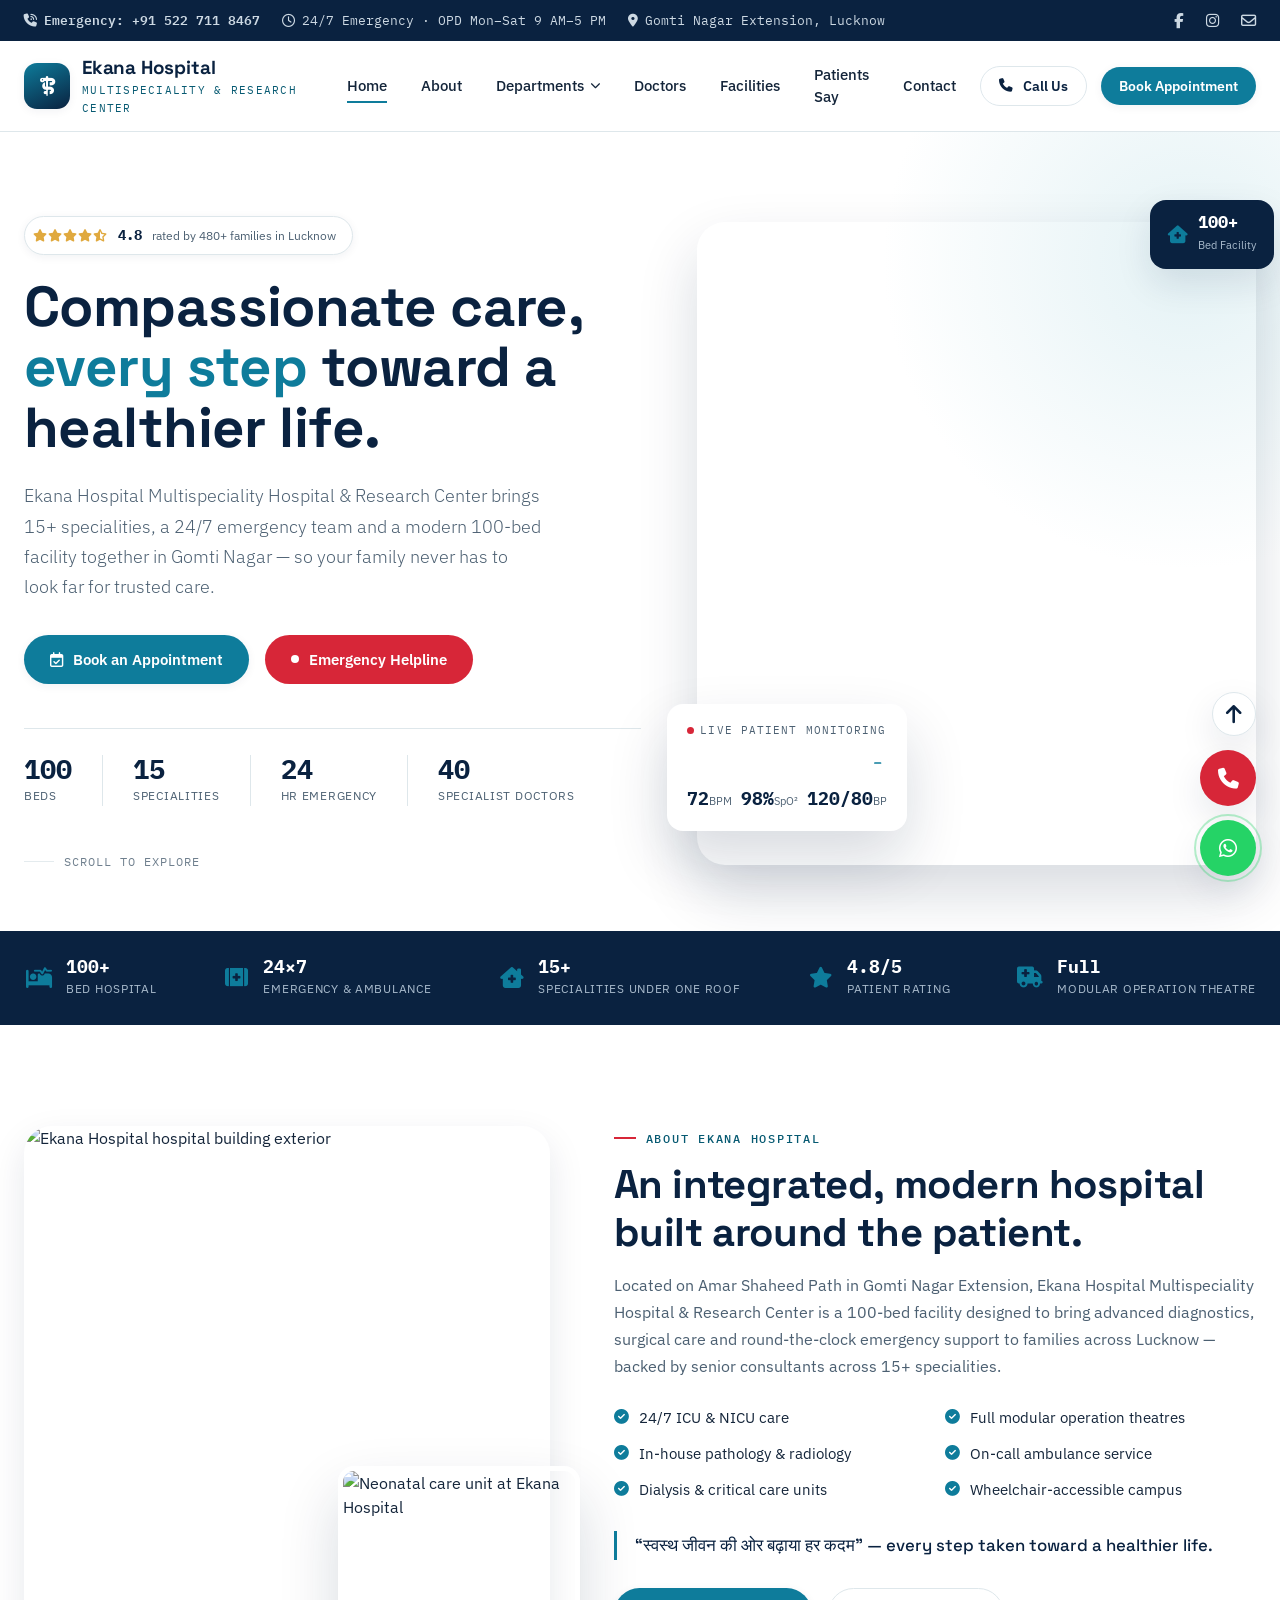
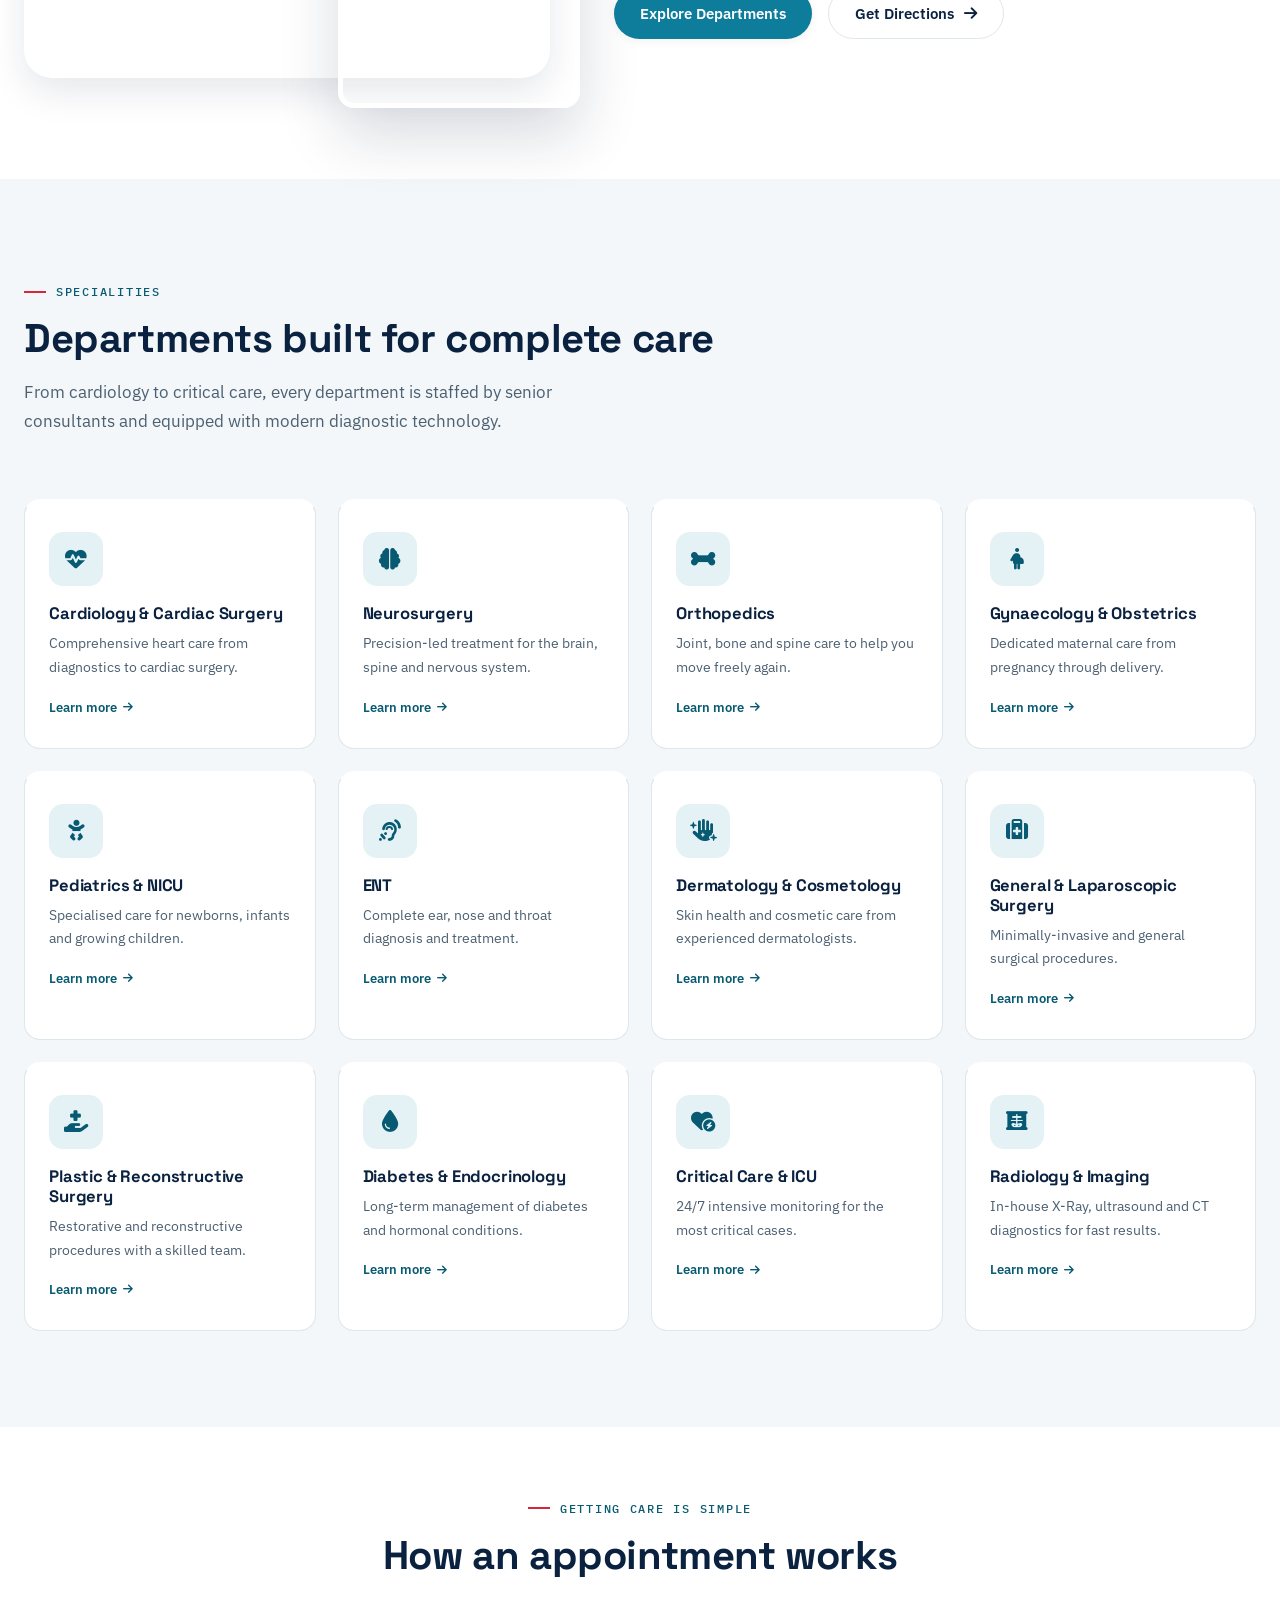
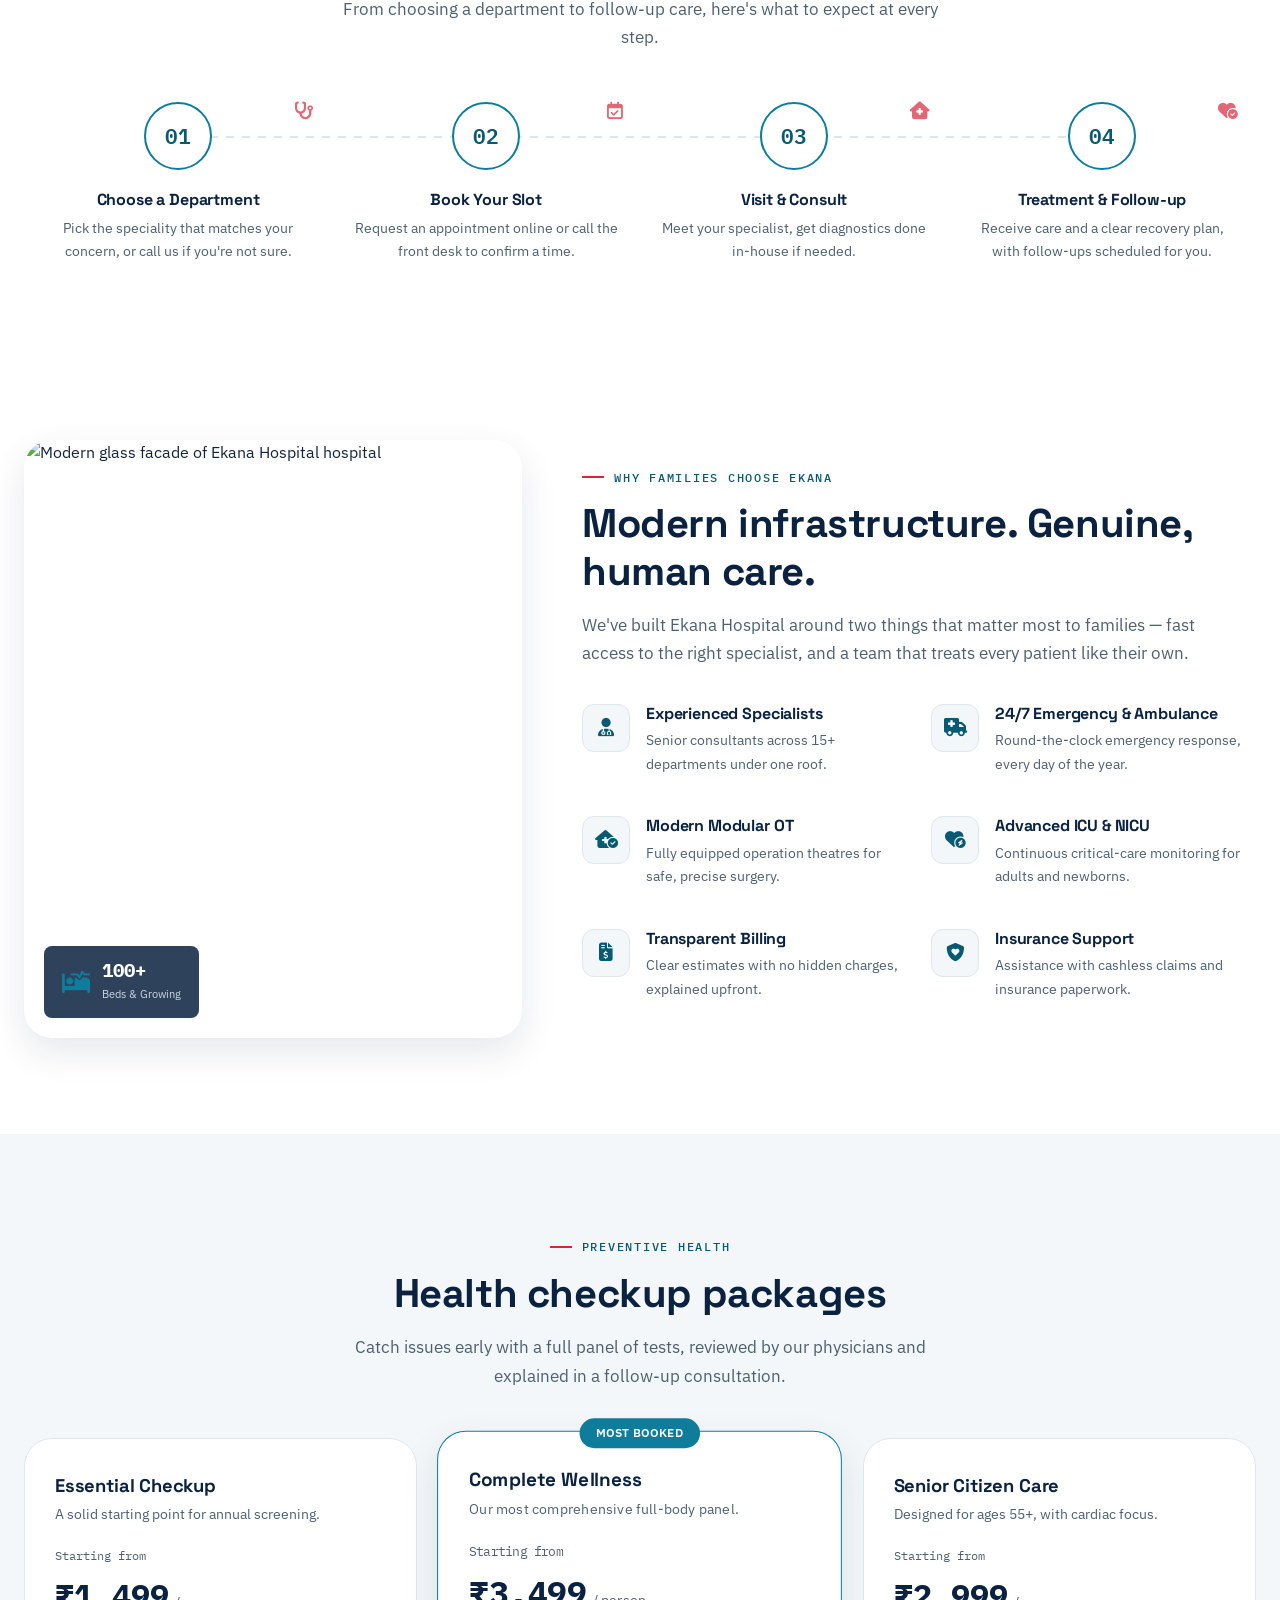
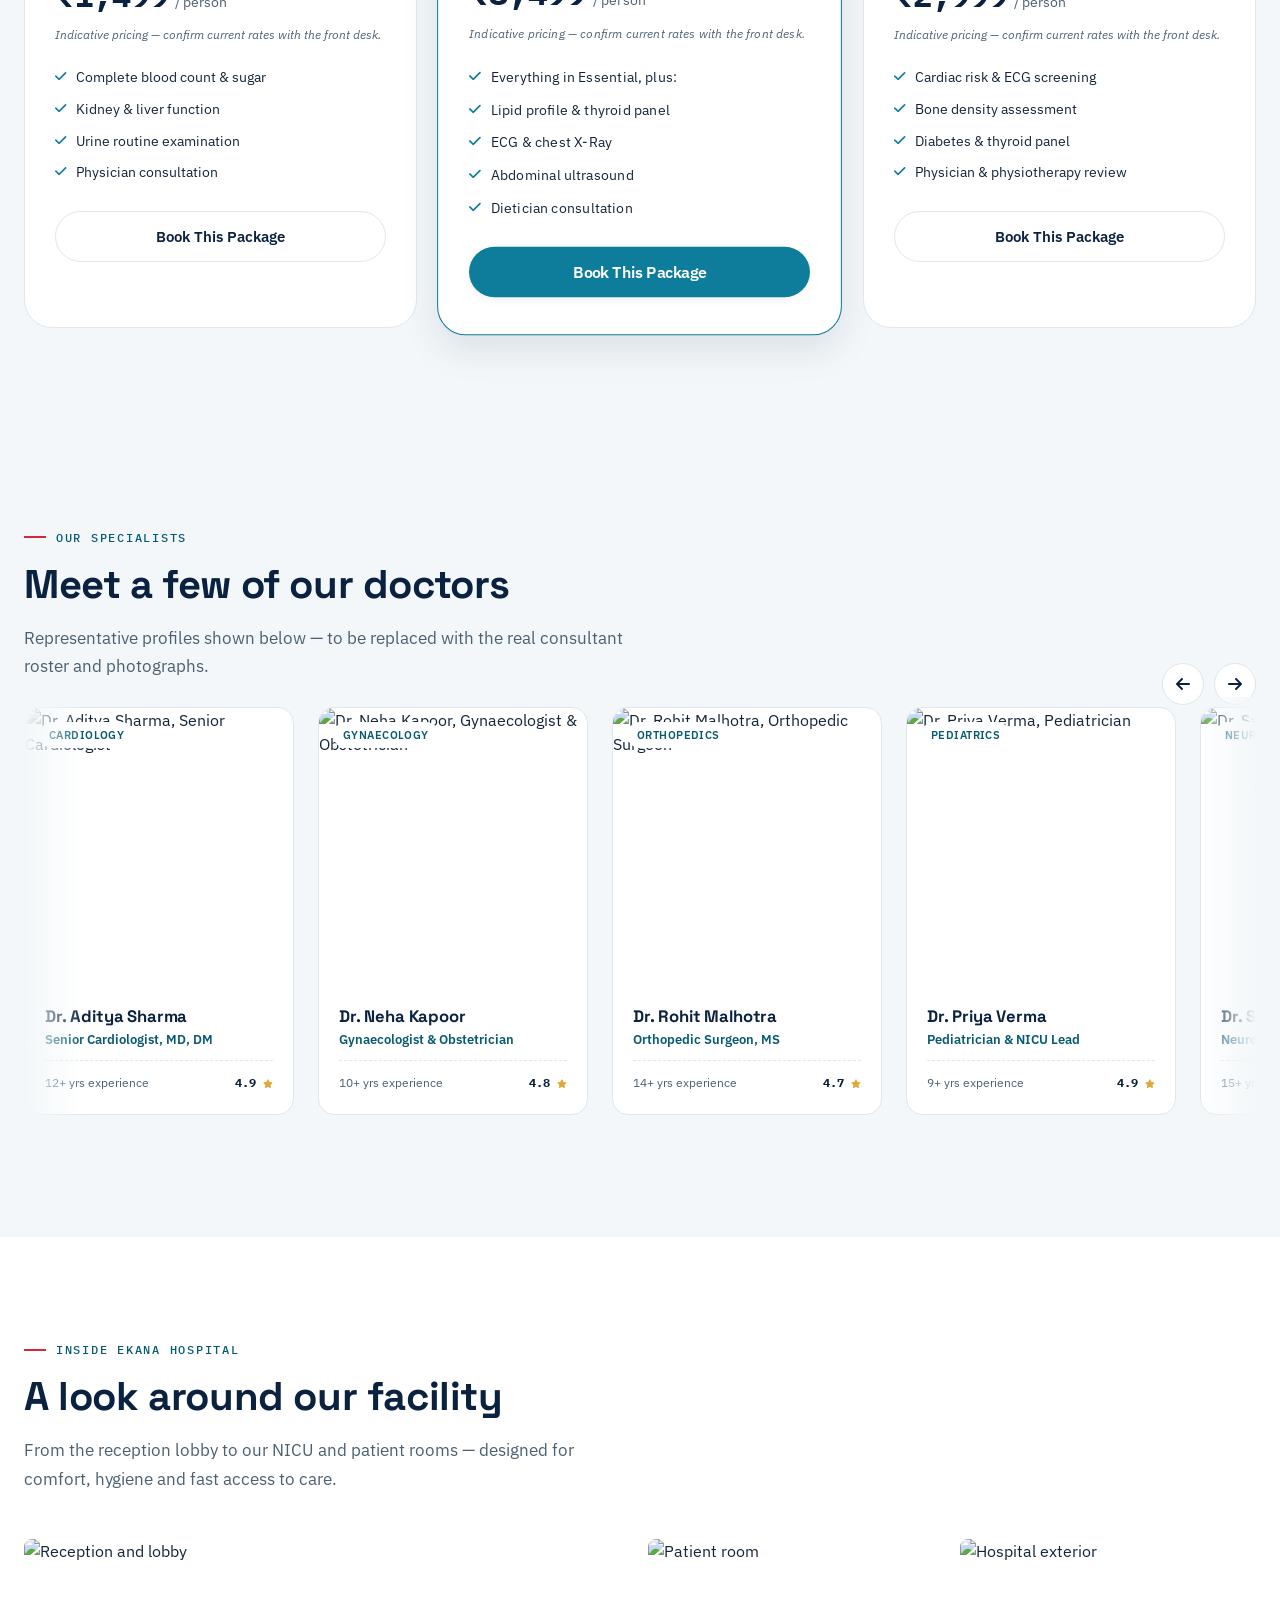
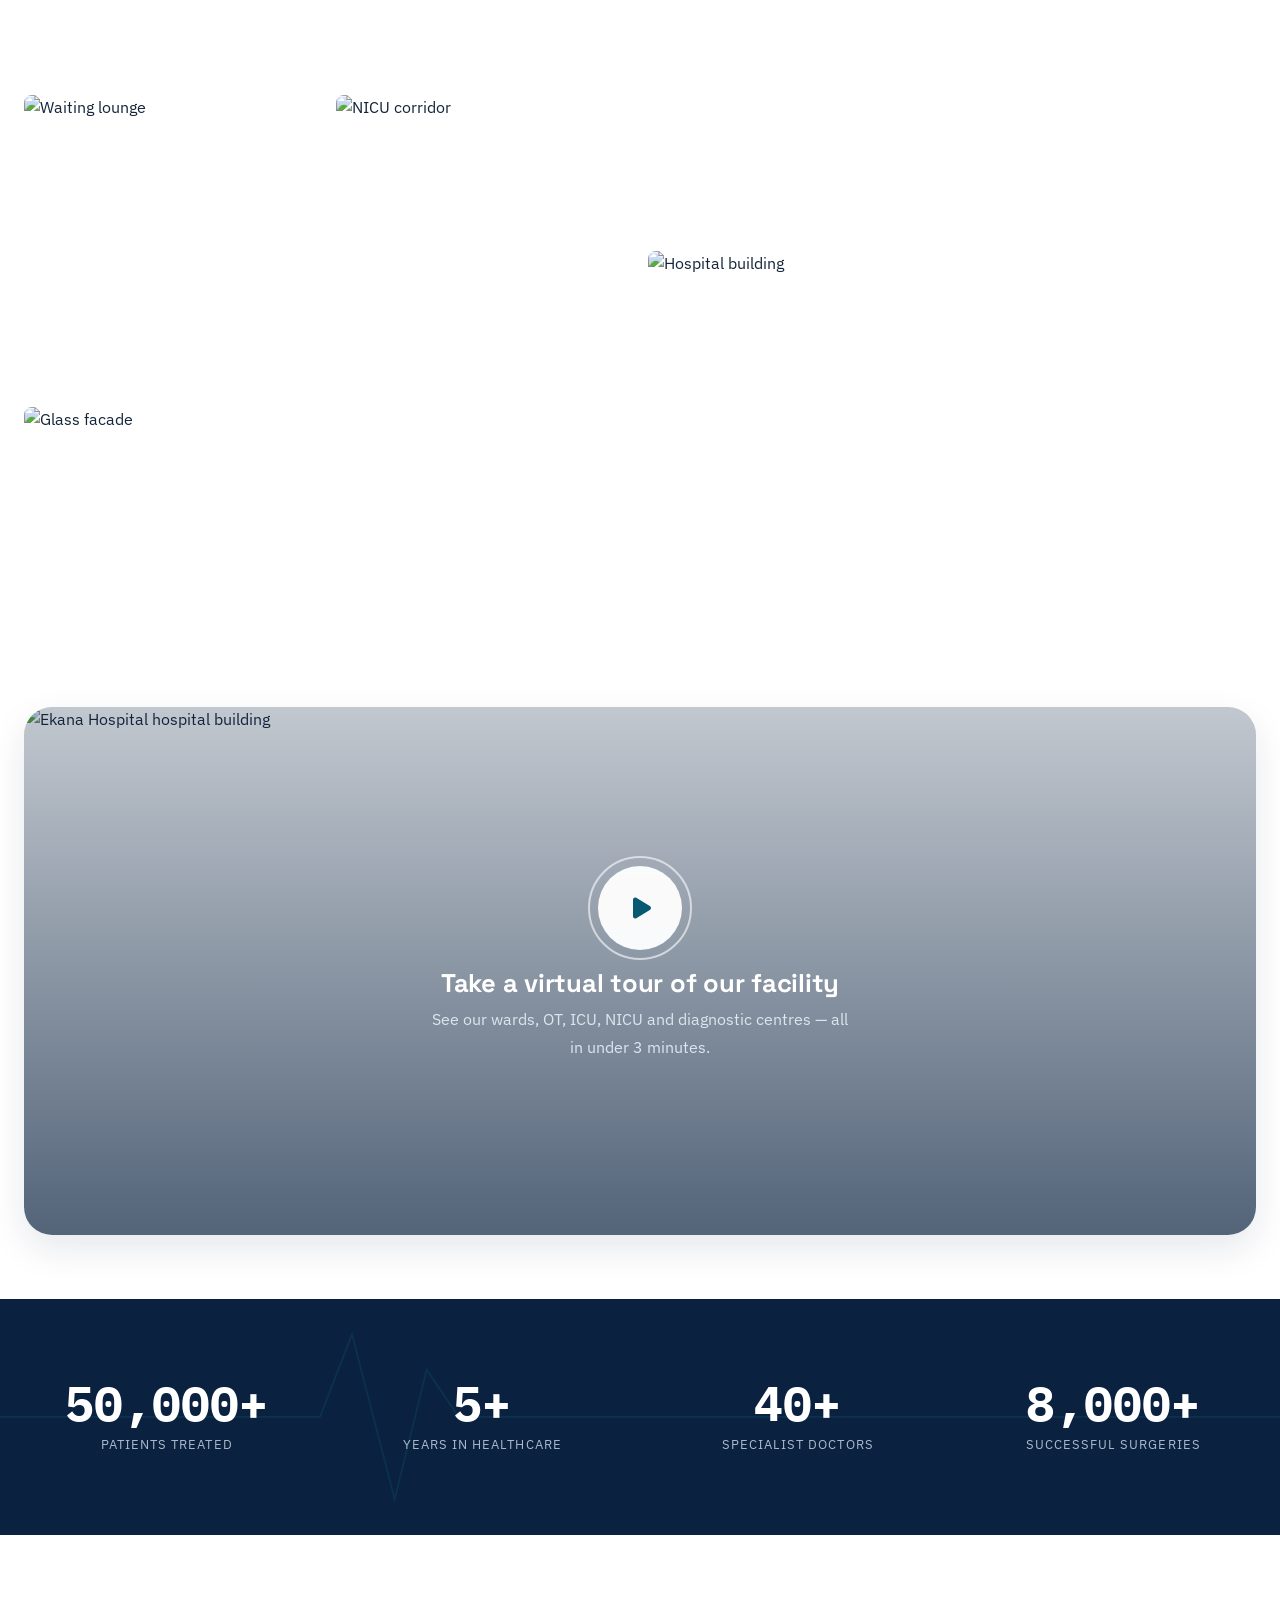
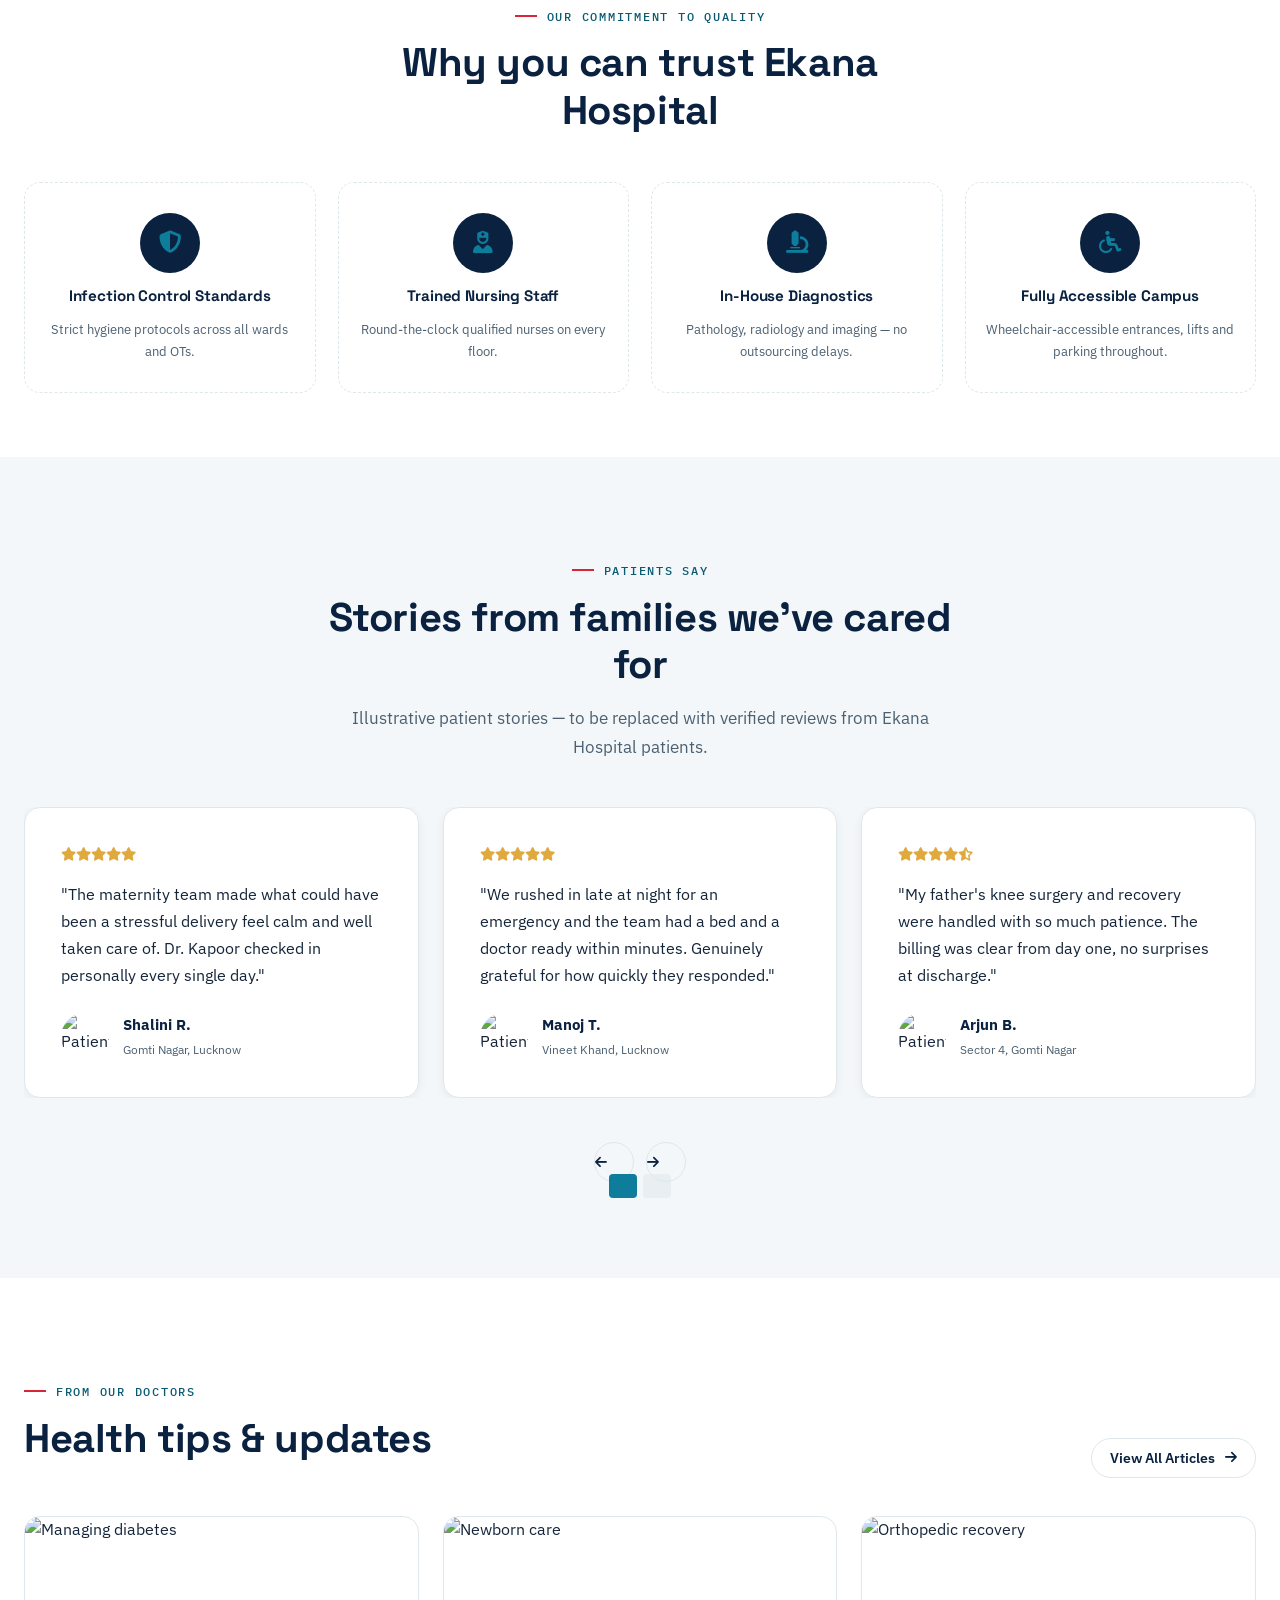
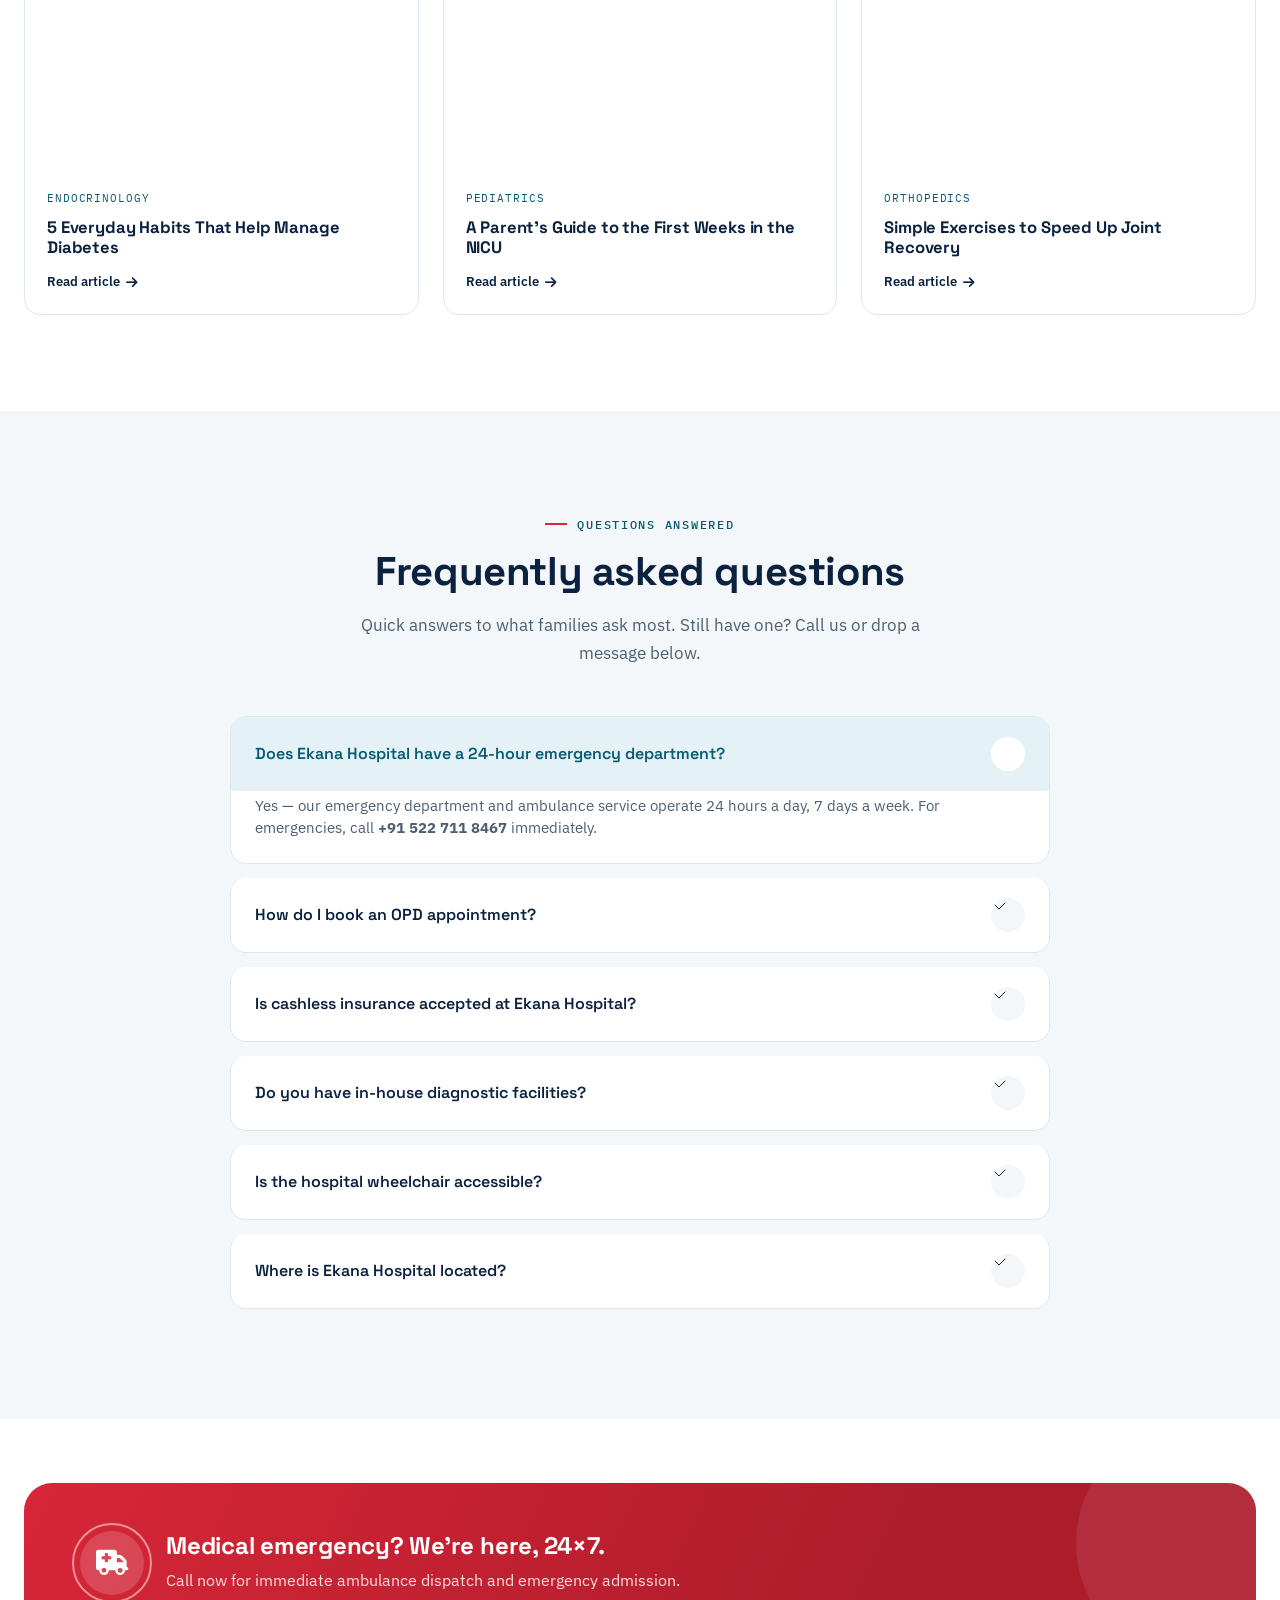
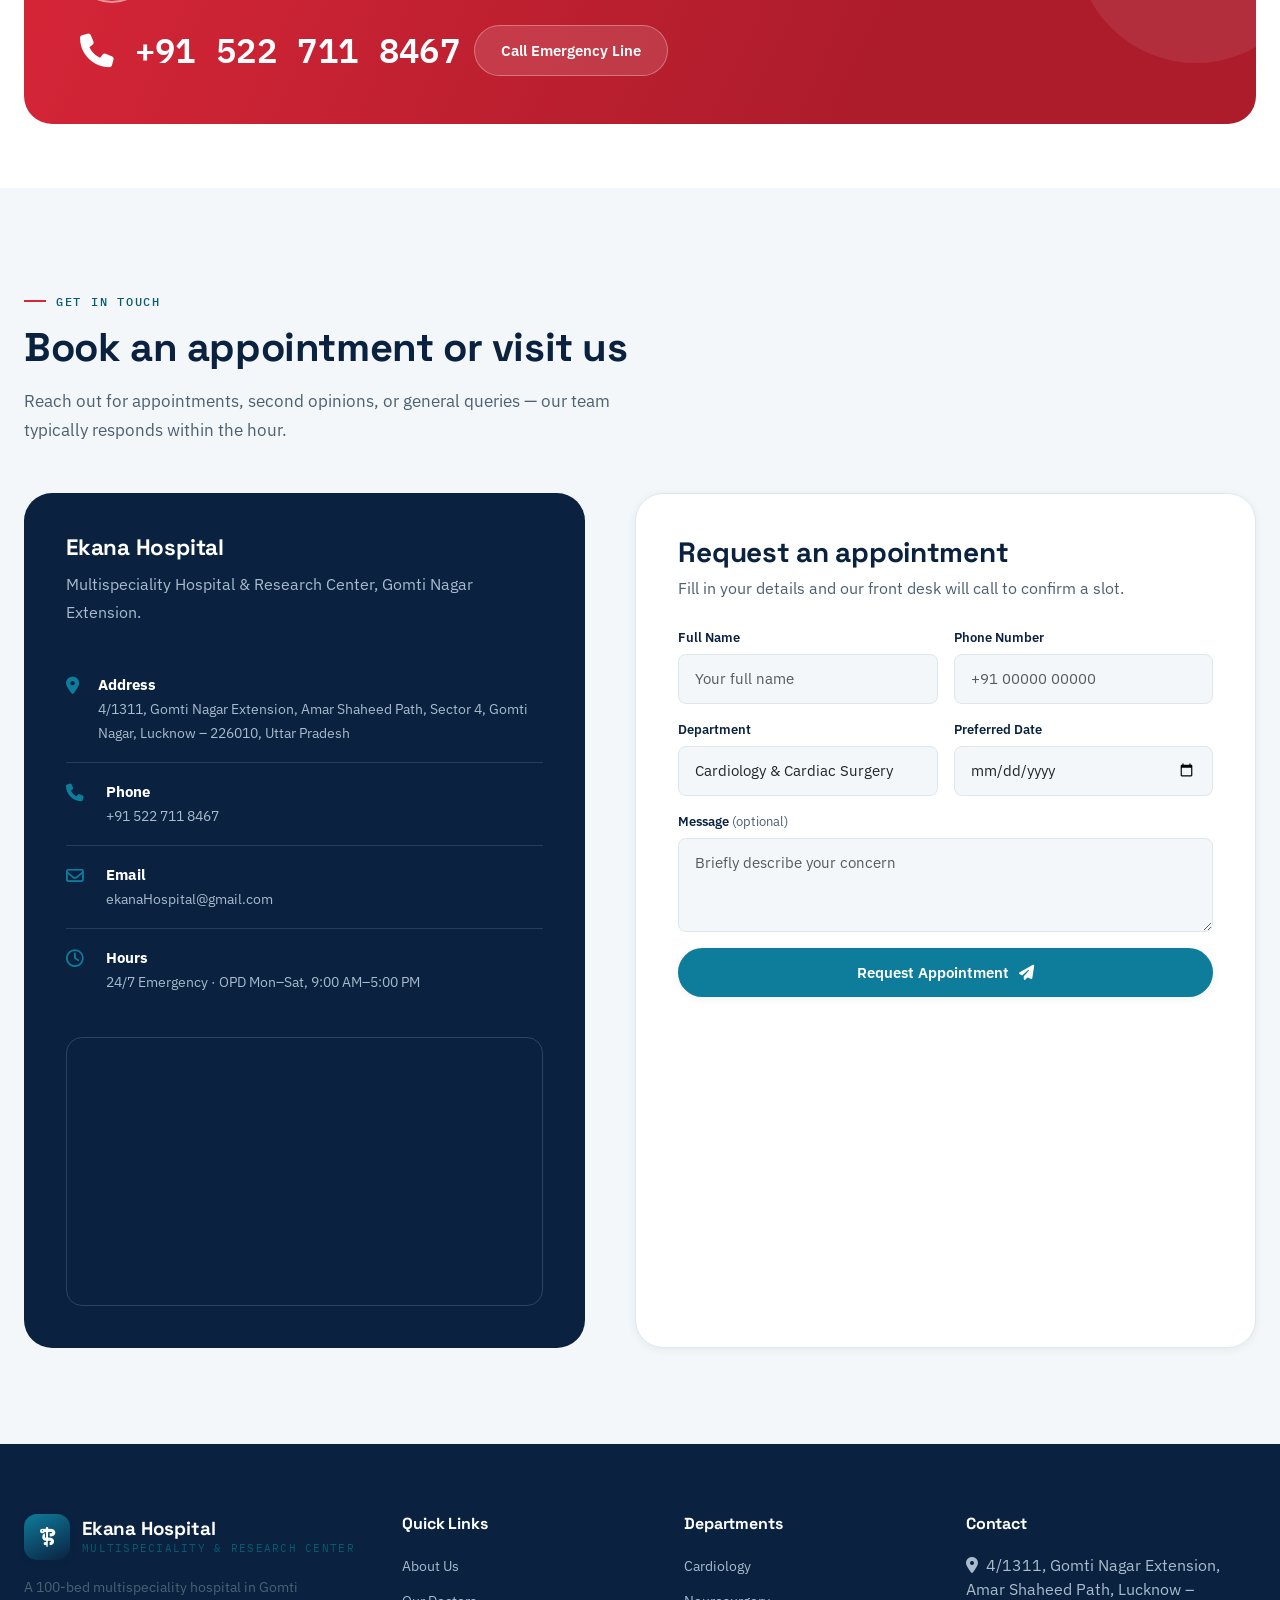
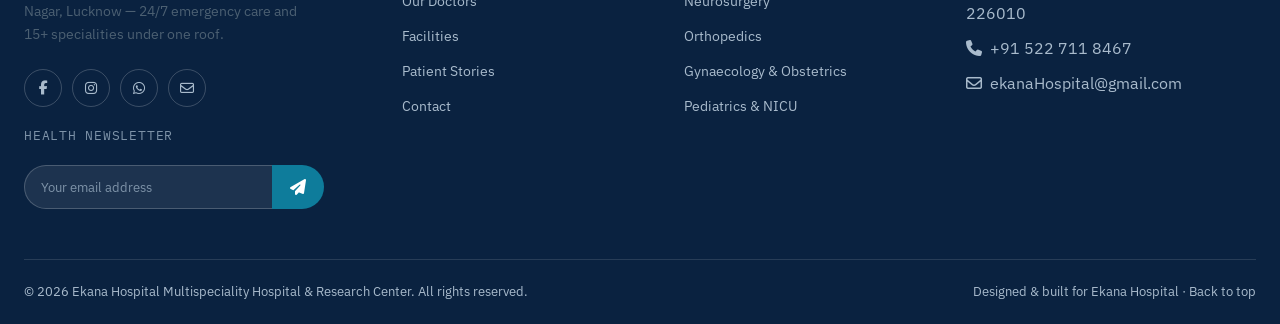
==== commit c436fda5: "asdfghjk" ====
--- a/index.html
+++ b/index.html
@@ -3,8 +3,8 @@
 <head>
 <meta charset="UTF-8">
 <meta name="viewport" content="width=device-width, initial-scale=1.0">
-<title>Ekana Medicare Multispeciality Hospital & Research Center | Gomti Nagar, Lucknow</title>
-<meta name="description" content="Ekana Medicare Multispeciality Hospital & Research Center — a 100-bed multispeciality hospital in Gomti Nagar, Lucknow offering 24/7 emergency care, ICU/NICU, modern modular OT and 15+ specialities.">
+<title>Ekana Hospital Multispeciality Hospital & Research Center | Gomti Nagar, Lucknow</title>
+<meta name="description" content="Ekana Hospital Multispeciality Hospital & Research Center — a 100-bed multispeciality hospital in Gomti Nagar, Lucknow offering 24/7 emergency care, ICU/NICU, modern modular OT and 15+ specialities.">
 <link rel="icon" href="data:image/svg+xml,%3Csvg xmlns='http://www.w3.org/2000/svg' viewBox='0 0 100 100'%3E%3Crect width='100' height='100' rx='22' fill='%230A2240'/%3E%3Cpath d='M50 25v50M25 50h50' stroke='%230E7C9B' stroke-width='10' stroke-linecap='round'/%3E%3C/svg%3E">
 
 <!-- Fonts -->
@@ -42,7 +42,7 @@
     <div class="topbar-social">
       <a href="#" aria-label="Facebook"><i class="fa-brands fa-facebook-f"></i></a>
       <a href="#" aria-label="Instagram"><i class="fa-brands fa-instagram"></i></a>
-      <a href="mailto:ekanamedicare@gmail.com" aria-label="Email"><i class="fa-regular fa-envelope"></i></a>
+      <a href="mailto:ekanaHospital@gmail.com" aria-label="Email"><i class="fa-regular fa-envelope"></i></a>
     </div>
   </div>
 </div>
@@ -53,7 +53,7 @@
     <a href="#home" class="brand">
       <span class="brand-mark"><i class="fa-solid fa-staff-snake"></i></span>
       <span class="brand-text">
-        <strong>Ekana Medicare</strong>
+        <strong>Ekana Hospital</strong>
         <span>Multispeciality &amp; Research Center</span>
       </span>
     </a>
@@ -101,7 +101,7 @@
         </div>
 
         <h1>Compassionate care, <em>every step</em> toward a healthier life.</h1>
-        <p class="lead">Ekana Medicare Multispeciality Hospital &amp; Research Center brings 15+ specialities, a 24/7 emergency team and a modern 100-bed facility together in Gomti Nagar &mdash; so your family never has to look far for trusted care.</p>
+        <p class="lead">Ekana Hospital Multispeciality Hospital &amp; Research Center brings 15+ specialities, a 24/7 emergency team and a modern 100-bed facility together in Gomti Nagar &mdash; so your family never has to look far for trusted care.</p>
 
         <div class="hero-ctas">
           <a href="#contact" class="btn btn-primary"><i class="fa-regular fa-calendar-check"></i> Book an Appointment</a>
@@ -124,7 +124,7 @@
           <div><b class="mono">100+</b><small>Bed Facility</small></div>
         </div>
         <div class="frame">
-          <img src="https://images.unsplash.com/photo-1519494026892-80bbd2d6fd0d?auto=format&fit=crop&w=1000&q=80" alt="Bright, modern reception and lobby at Ekana Medicare">
+          <img src="https://images.unsplash.com/photo-1519494026892-80bbd2d6fd0d?auto=format&fit=crop&w=1000&q=80" alt="Bright, modern reception and lobby at Ekana Hospital">
         </div>
         <div class="float-card">
           <div class="label"><span class="live-dot"></span> Live Patient Monitoring</div>
@@ -161,17 +161,17 @@
 
       <div class="about-media reveal">
         <div class="main-img">
-          <img src="https://images.unsplash.com/photo-1479839672679-a46483c0e7c8?auto=format&fit=crop&w=900&q=80" alt="Ekana Medicare hospital building exterior">
+          <img src="https://images.unsplash.com/photo-1479839672679-a46483c0e7c8?auto=format&fit=crop&w=900&q=80" alt="Ekana Hospital hospital building exterior">
         </div>
         <div class="pin-img">
-          <img src="https://images.unsplash.com/photo-1517120026326-d87759a7b63b?auto=format&fit=crop&w=500&q=80" alt="Neonatal care unit at Ekana Medicare">
+          <img src="https://images.unsplash.com/photo-1517120026326-d87759a7b63b?auto=format&fit=crop&w=500&q=80" alt="Neonatal care unit at Ekana Hospital">
         </div>
       </div>
 
       <div class="about-copy reveal">
-        <div class="eyebrow">About Ekana Medicare</div>
+        <div class="eyebrow">About Ekana Hospital</div>
         <h2 class="section-title">An integrated, modern hospital built around the patient.</h2>
-        <p>Located on Amar Shaheed Path in Gomti Nagar Extension, Ekana Medicare Multispeciality Hospital &amp; Research Center is a 100-bed facility designed to bring advanced diagnostics, surgical care and round-the-clock emergency support to families across Lucknow &mdash; backed by senior consultants across 15+ specialities.</p>
+        <p>Located on Amar Shaheed Path in Gomti Nagar Extension, Ekana Hospital Multispeciality Hospital &amp; Research Center is a 100-bed facility designed to bring advanced diagnostics, surgical care and round-the-clock emergency support to families across Lucknow &mdash; backed by senior consultants across 15+ specialities.</p>
 
         <ul class="check-list">
           <li><i class="fa-solid fa-circle-check"></i> 24/7 ICU &amp; NICU care</li>
@@ -277,14 +277,14 @@
     <div class="feat-wrap">
 
       <div class="feat-media reveal">
-        <img src="https://images.unsplash.com/photo-1481026469463-66327c86e544?auto=format&fit=crop&w=800&q=80" alt="Modern glass facade of Ekana Medicare hospital">
+        <img src="https://images.unsplash.com/photo-1481026469463-66327c86e544?auto=format&fit=crop&w=800&q=80" alt="Modern glass facade of Ekana Hospital hospital">
         <div class="overlay-tag"><i class="fa-solid fa-bed-pulse"></i><div><b class="mono">100+</b><span>Beds &amp; Growing</span></div></div>
       </div>
 
       <div class="feat-content reveal">
         <div class="eyebrow">Why Families Choose Ekana</div>
         <h2 class="section-title">Modern infrastructure. Genuine, human care.</h2>
-        <p class="section-sub" style="margin-bottom:36px;">We've built Ekana Medicare around two things that matter most to families &mdash; fast access to the right specialist, and a team that treats every patient like their own.</p>
+        <p class="section-sub" style="margin-bottom:36px;">We've built Ekana Hospital around two things that matter most to families &mdash; fast access to the right specialist, and a team that treats every patient like their own.</p>
 
         <div class="feat-grid reveal-stagger">
           <div class="feat-item"><div class="ic"><i class="fa-solid fa-user-doctor"></i></div><div><h4>Experienced Specialists</h4><p>Senior consultants across 15+ departments under one roof.</p></div></div>
@@ -415,7 +415,7 @@
 <section class="section">
   <div class="container-xl">
     <div class="reveal">
-      <div class="eyebrow">Inside Ekana Medicare</div>
+      <div class="eyebrow">Inside Ekana Hospital</div>
       <h2 class="section-title">A look around our facility</h2>
       <p class="section-sub">From the reception lobby to our NICU and patient rooms &mdash; designed for comfort, hygiene and fast access to care.</p>
     </div>
@@ -436,7 +436,7 @@
 <section class="section-tight">
   <div class="container-xl reveal">
     <div class="video-banner">
-      <img src="https://images.unsplash.com/photo-1626315869436-d6781ba69d6e?auto=format&fit=crop&w=1400&q=80" alt="Ekana Medicare hospital building">
+      <img src="https://images.unsplash.com/photo-1626315869436-d6781ba69d6e?auto=format&fit=crop&w=1400&q=80" alt="Ekana Hospital hospital building">
       <div class="video-banner-content">
         <button class="play-btn" data-bs-toggle="modal" data-bs-target="#videoModal" aria-label="Play hospital tour video">
           <i class="fa-solid fa-play" style="margin-left:4px;"></i>
@@ -453,7 +453,7 @@
   <div class="modal-dialog modal-lg modal-dialog-centered">
     <div class="modal-content">
       <div class="modal-header">
-        <h5 class="modal-title" id="videoModalLabel"><i class="fa-solid fa-video" style="color:var(--teal); margin-right:10px;"></i> Hospital Tour — Ekana Medicare</h5>
+        <h5 class="modal-title" id="videoModalLabel"><i class="fa-solid fa-video" style="color:var(--teal); margin-right:10px;"></i> Hospital Tour — Ekana Hospital</h5>
         <button type="button" class="btn-close" data-bs-dismiss="modal" aria-label="Close"></button>
       </div>
       <div class="modal-body">
@@ -487,7 +487,7 @@
   <div class="container-xl">
     <div class="text-center mx-auto reveal" style="max-width:560px;">
       <div class="eyebrow justify-content-center">Our Commitment to Quality</div>
-      <h2 class="section-title">Why you can trust Ekana Medicare</h2>
+      <h2 class="section-title">Why you can trust Ekana Hospital</h2>
     </div>
     <div class="badge-strip-grid reveal-stagger">
       <div class="badge-item">
@@ -520,7 +520,7 @@
     <div class="reveal text-center mx-auto" style="max-width:640px;">
       <div class="eyebrow justify-content-center">Patients Say</div>
       <h2 class="section-title">Stories from families we've cared for</h2>
-      <p class="section-sub mx-auto">Illustrative patient stories &mdash; to be replaced with verified reviews from Ekana Medicare patients.</p>
+      <p class="section-sub mx-auto">Illustrative patient stories &mdash; to be replaced with verified reviews from Ekana Hospital patients.</p>
     </div>
 
     <div id="testiCarousel" class="carousel slide reveal" data-bs-ride="carousel" data-bs-interval="6000" style="margin-top:46px;">
@@ -637,7 +637,7 @@
         <div class="faq-item accordion-item">
           <h3 class="accordion-header">
             <button class="accordion-button" type="button" data-bs-toggle="collapse" data-bs-target="#faq1" aria-expanded="true">
-              Does Ekana Medicare have a 24-hour emergency department?
+              Does Ekana Hospital have a 24-hour emergency department?
             </button>
           </h3>
           <div id="faq1" class="accordion-collapse collapse show" data-bs-parent="#faqAccordion">
@@ -659,7 +659,7 @@
         <div class="faq-item accordion-item">
           <h3 class="accordion-header">
             <button class="accordion-button collapsed" type="button" data-bs-toggle="collapse" data-bs-target="#faq3">
-              Is cashless insurance accepted at Ekana Medicare?
+              Is cashless insurance accepted at Ekana Hospital?
             </button>
           </h3>
           <div id="faq3" class="accordion-collapse collapse" data-bs-parent="#faqAccordion">
@@ -685,14 +685,14 @@
             </button>
           </h3>
           <div id="faq5" class="accordion-collapse collapse" data-bs-parent="#faqAccordion">
-            <div class="accordion-body">Absolutely. Ekana Medicare has wheelchair-accessible entrances, ramps, lifts, seating and toilets throughout the campus. Free on-site and street parking is also available.</div>
+            <div class="accordion-body">Absolutely. Ekana Hospital has wheelchair-accessible entrances, ramps, lifts, seating and toilets throughout the campus. Free on-site and street parking is also available.</div>
           </div>
         </div>
 
         <div class="faq-item accordion-item">
           <h3 class="accordion-header">
             <button class="accordion-button collapsed" type="button" data-bs-toggle="collapse" data-bs-target="#faq6">
-              Where is Ekana Medicare located?
+              Where is Ekana Hospital located?
             </button>
           </h3>
           <div id="faq6" class="accordion-collapse collapse" data-bs-parent="#faqAccordion">
@@ -735,7 +735,7 @@
 
     <div class="contact-grid">
       <div class="contact-info-card reveal">
-        <h3>Ekana Medicare</h3>
+        <h3>Ekana Hospital</h3>
         <p>Multispeciality Hospital &amp; Research Center, Gomti Nagar Extension.</p>
 
         <div class="contact-row">
@@ -748,7 +748,7 @@
         </div>
         <div class="contact-row">
           <i class="fa-regular fa-envelope"></i>
-          <div><b>Email</b><span>ekanamedicare@gmail.com</span></div>
+          <div><b>Email</b><span>ekanaHospital@gmail.com</span></div>
         </div>
         <div class="contact-row">
           <i class="fa-regular fa-clock"></i>
@@ -756,7 +756,7 @@
         </div>
 
         <div class="map-box">
-          <iframe src="https://www.google.com/maps?q=Ekana+Medicare+Multispeciality+Hospital+Gomti+Nagar+Lucknow&output=embed" loading="lazy" referrerpolicy="no-referrer-when-downgrade" title="Ekana Medicare location map"></iframe>
+          <iframe src="https://www.google.com/maps?q=Ekana+Hospital+Multispeciality+Hospital+Gomti+Nagar+Lucknow&output=embed" loading="lazy" referrerpolicy="no-referrer-when-downgrade" title="Ekana Hospital location map"></iframe>
         </div>
       </div>
 
@@ -812,14 +812,14 @@
       <div class="footer-brand">
         <a href="#home" class="brand" style="margin-bottom:6px;">
           <span class="brand-mark"><i class="fa-solid fa-staff-snake"></i></span>
-          <span class="brand-text"><strong style="color:#fff;">Ekana Medicare</strong><span>Multispeciality &amp; Research Center</span></span>
+          <span class="brand-text"><strong style="color:#fff;">Ekana Hospital</strong><span>Multispeciality &amp; Research Center</span></span>
         </a>
         <p>A 100-bed multispeciality hospital in Gomti Nagar, Lucknow — 24/7 emergency care and 15+ specialities under one roof.</p>
         <div class="footer-social">
           <a href="#" aria-label="Facebook"><i class="fa-brands fa-facebook-f"></i></a>
           <a href="#" aria-label="Instagram"><i class="fa-brands fa-instagram"></i></a>
           <a href="#" aria-label="WhatsApp"><i class="fa-brands fa-whatsapp"></i></a>
-          <a href="mailto:ekanamedicare@gmail.com" aria-label="Email"><i class="fa-regular fa-envelope"></i></a>
+          <a href="mailto:ekanaHospital@gmail.com" aria-label="Email"><i class="fa-regular fa-envelope"></i></a>
         </div>
         <p style="font-size:.8rem; margin:18px 0 8px; color:#7e93a8; text-transform:uppercase; letter-spacing:.06em; font-family:var(--f-mono);">Health newsletter</p>
         <div class="footer-newsletter">
@@ -855,14 +855,14 @@
         <ul>
           <li><i class="fa-solid fa-location-dot"></i>&nbsp; 4/1311, Gomti Nagar Extension, Amar Shaheed Path, Lucknow &ndash; 226010</li>
           <li><i class="fa-solid fa-phone"></i>&nbsp; +91 522 711 8467</li>
-          <li><i class="fa-regular fa-envelope"></i>&nbsp; ekanamedicare@gmail.com</li>
+          <li><i class="fa-regular fa-envelope"></i>&nbsp; ekanaHospital@gmail.com</li>
         </ul>
       </div>
     </div>
 
     <div class="footer-bottom">
-      <span>&copy; <span id="year"></span> Ekana Medicare Multispeciality Hospital &amp; Research Center. All rights reserved.</span>
-      <span>Designed &amp; built for Ekana Medicare &middot; <a href="#home">Back to top</a></span>
+      <span>&copy; <span id="year"></span> Ekana Hospital Multispeciality Hospital &amp; Research Center. All rights reserved.</span>
+      <span>Designed &amp; built for Ekana Hospital &middot; <a href="#home">Back to top</a></span>
     </div>
   </div>
 </footer>
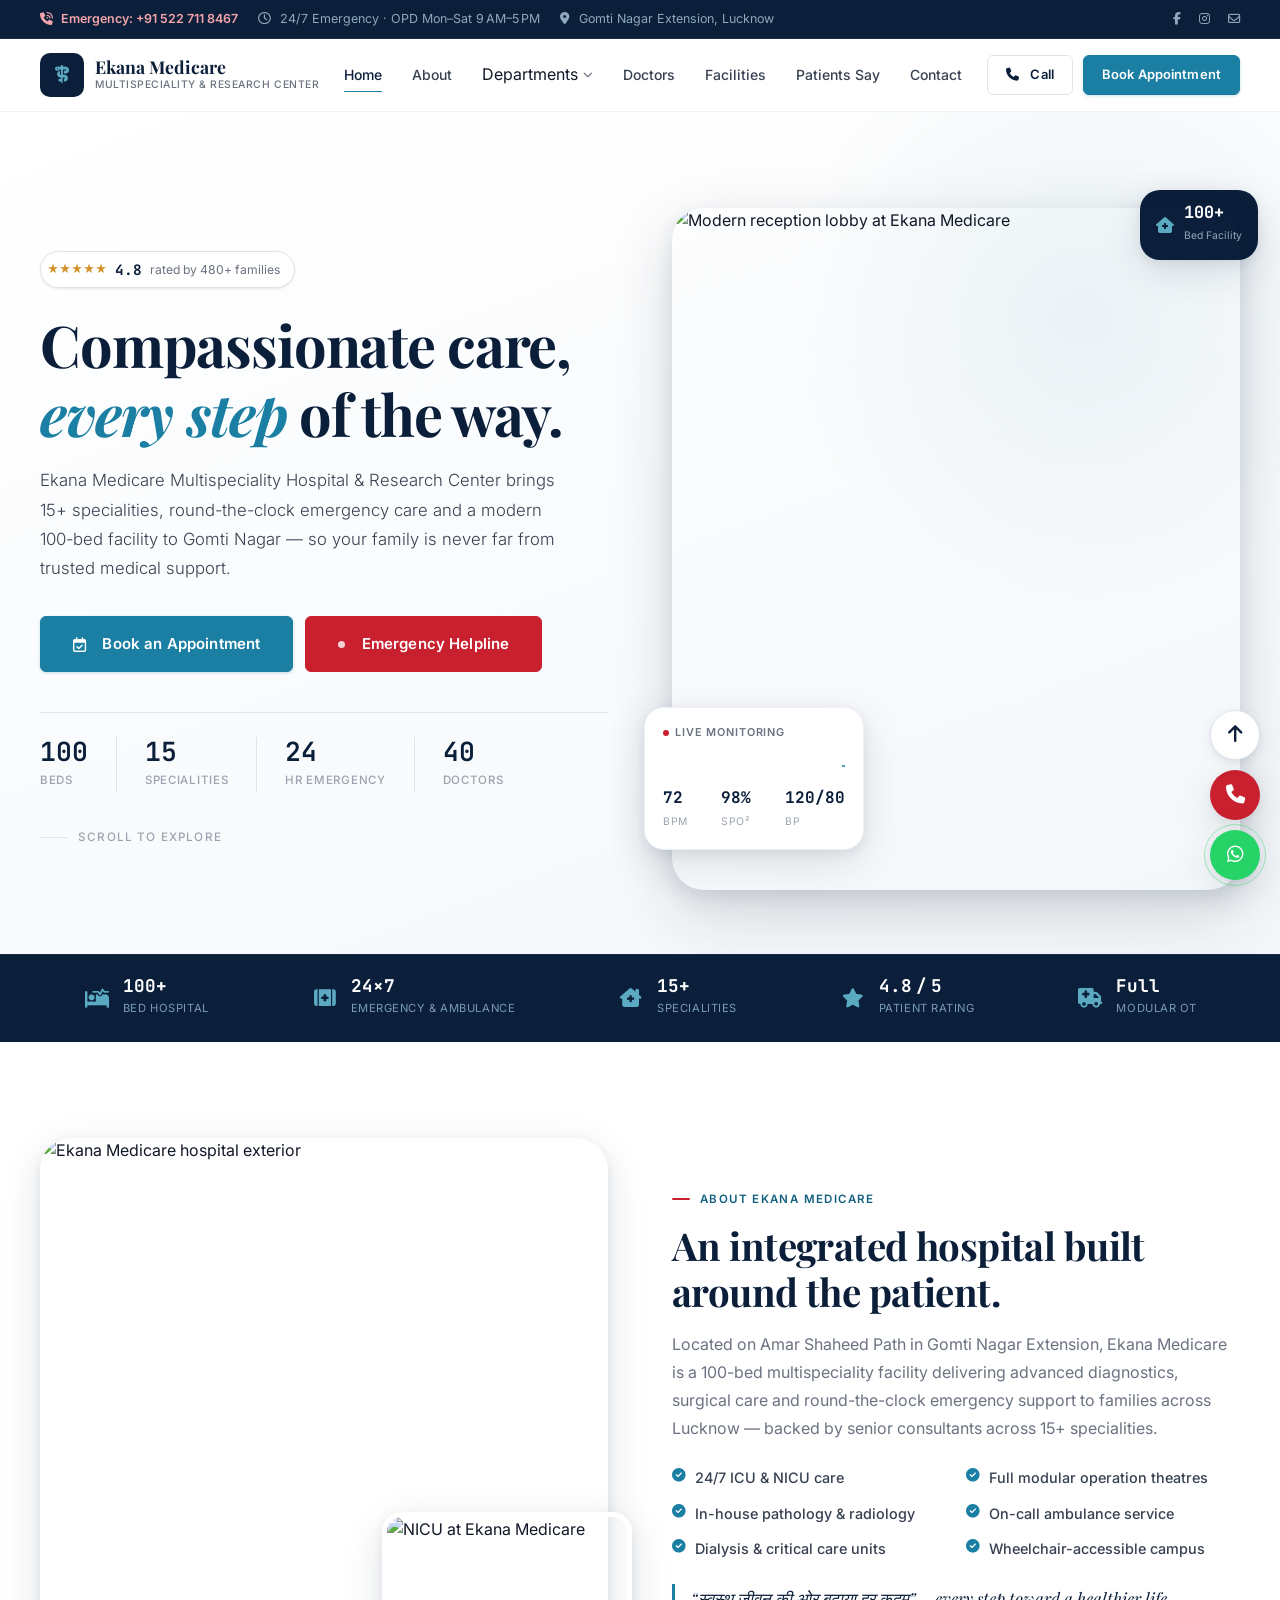
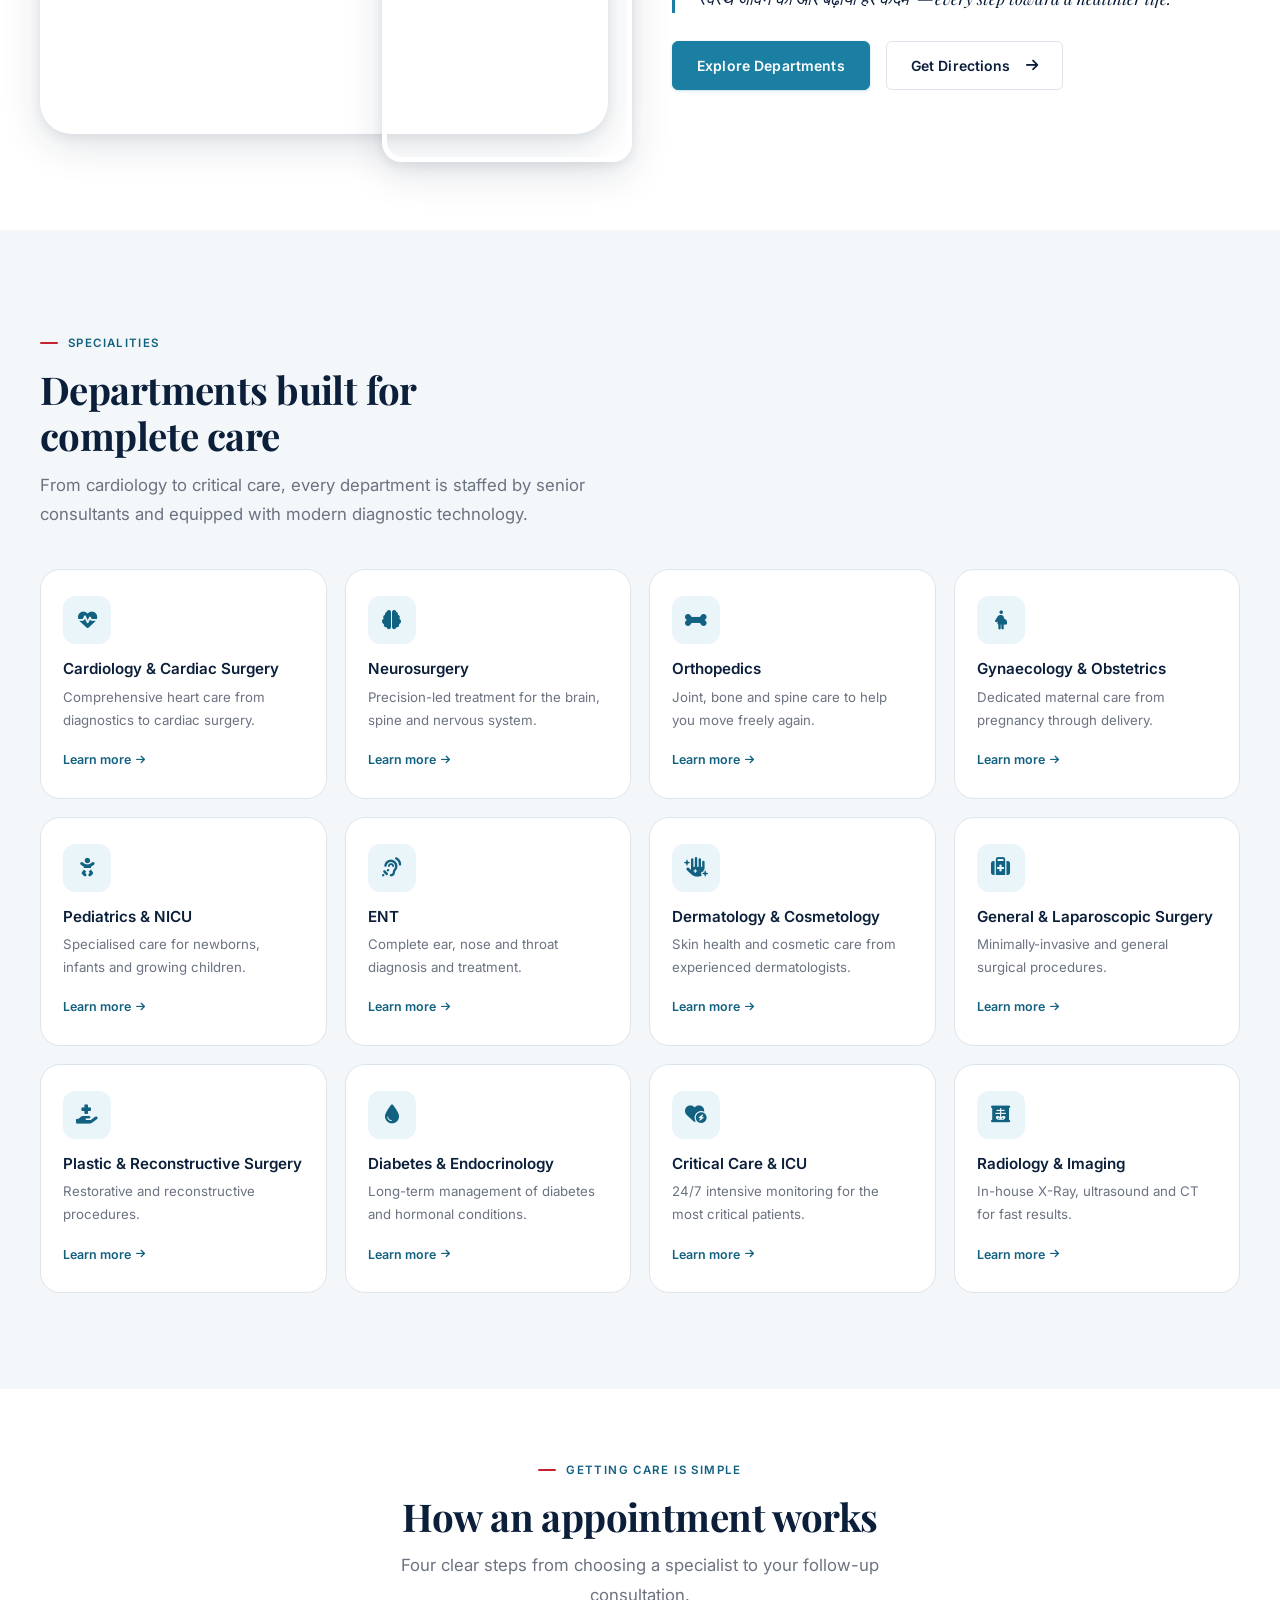
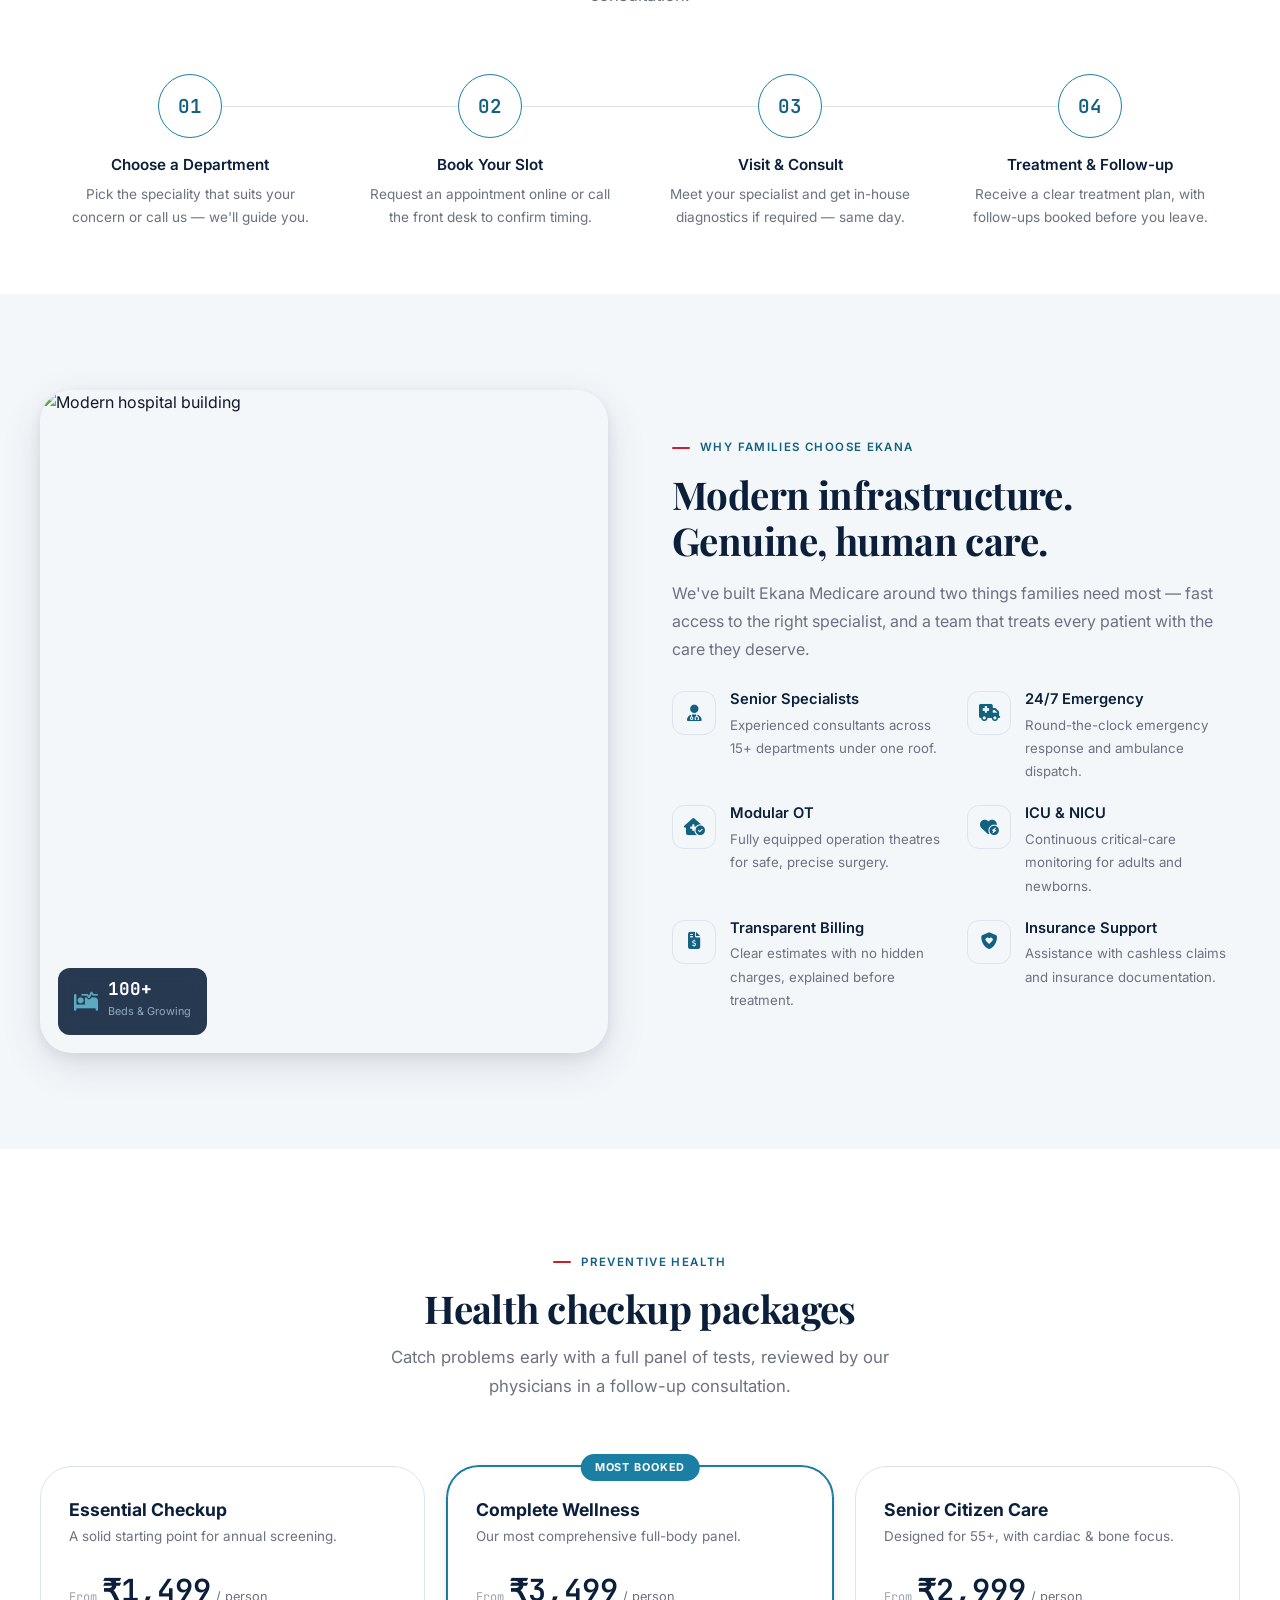
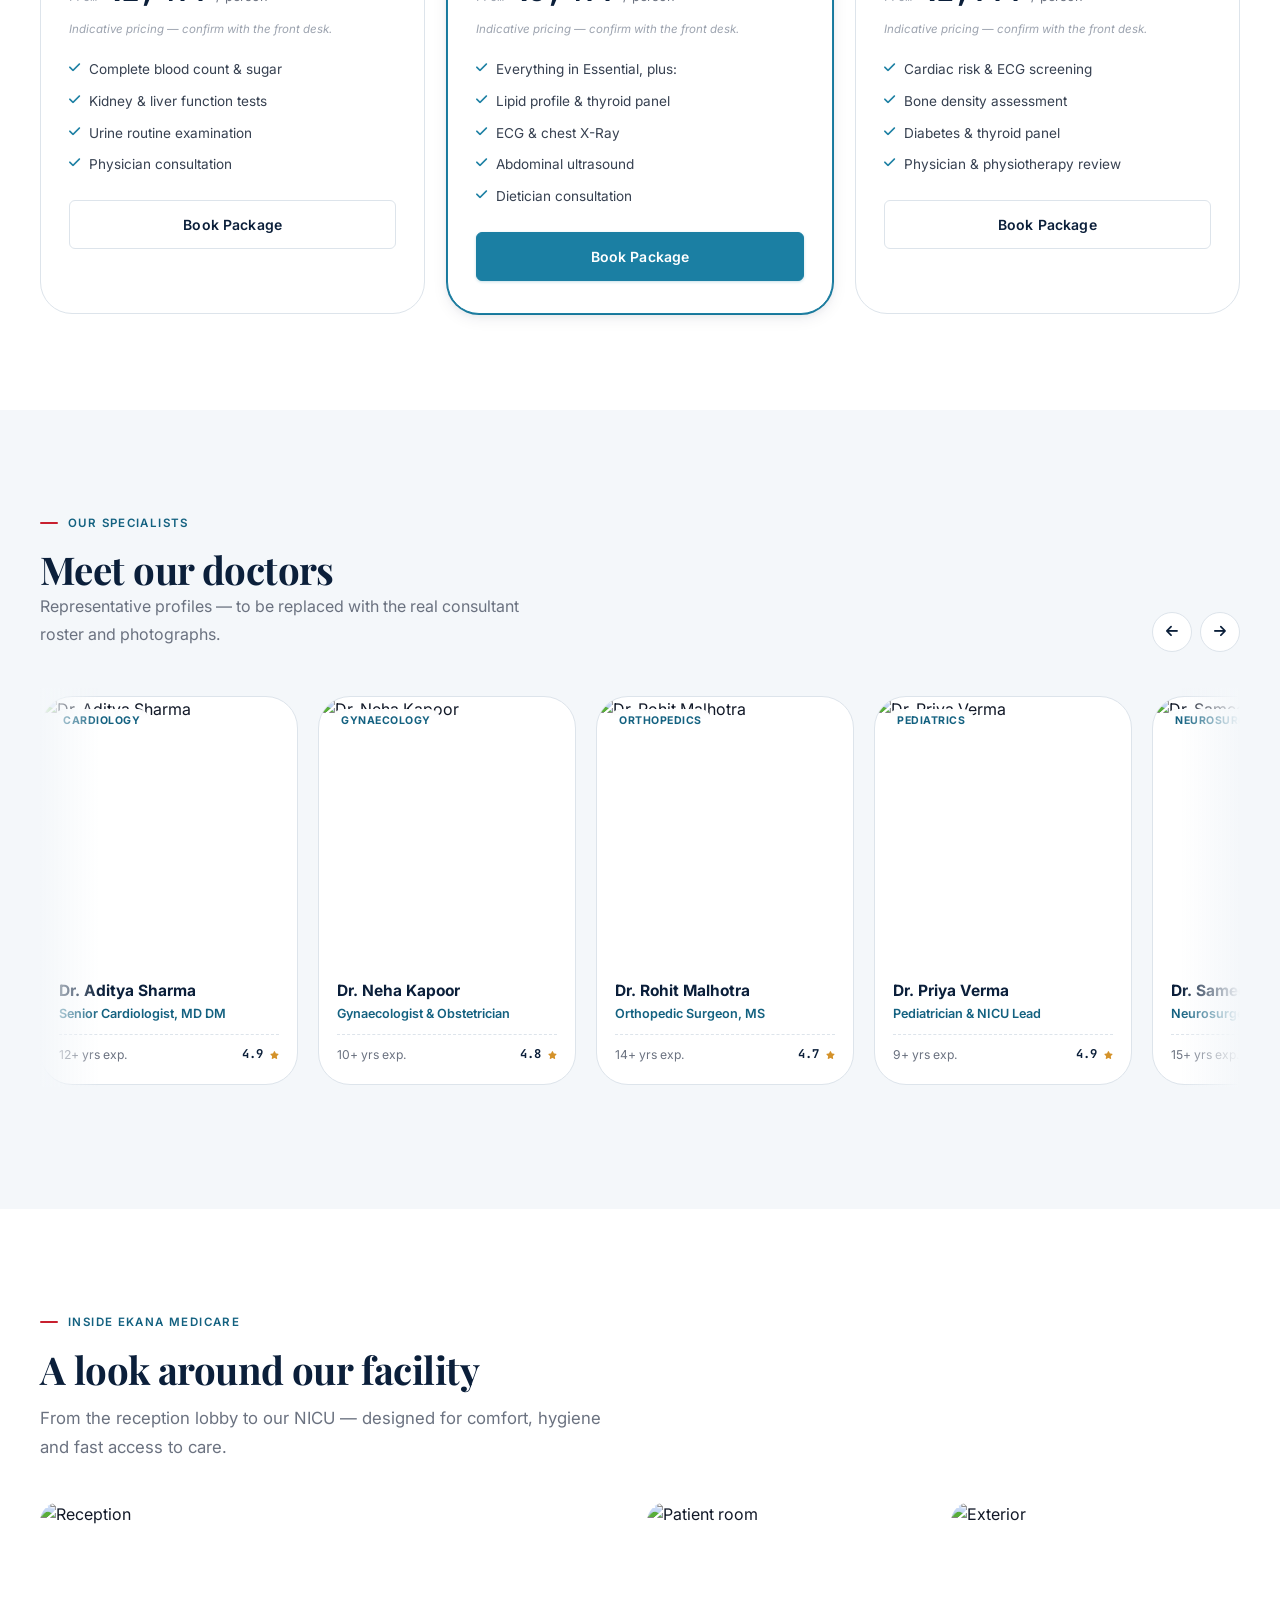
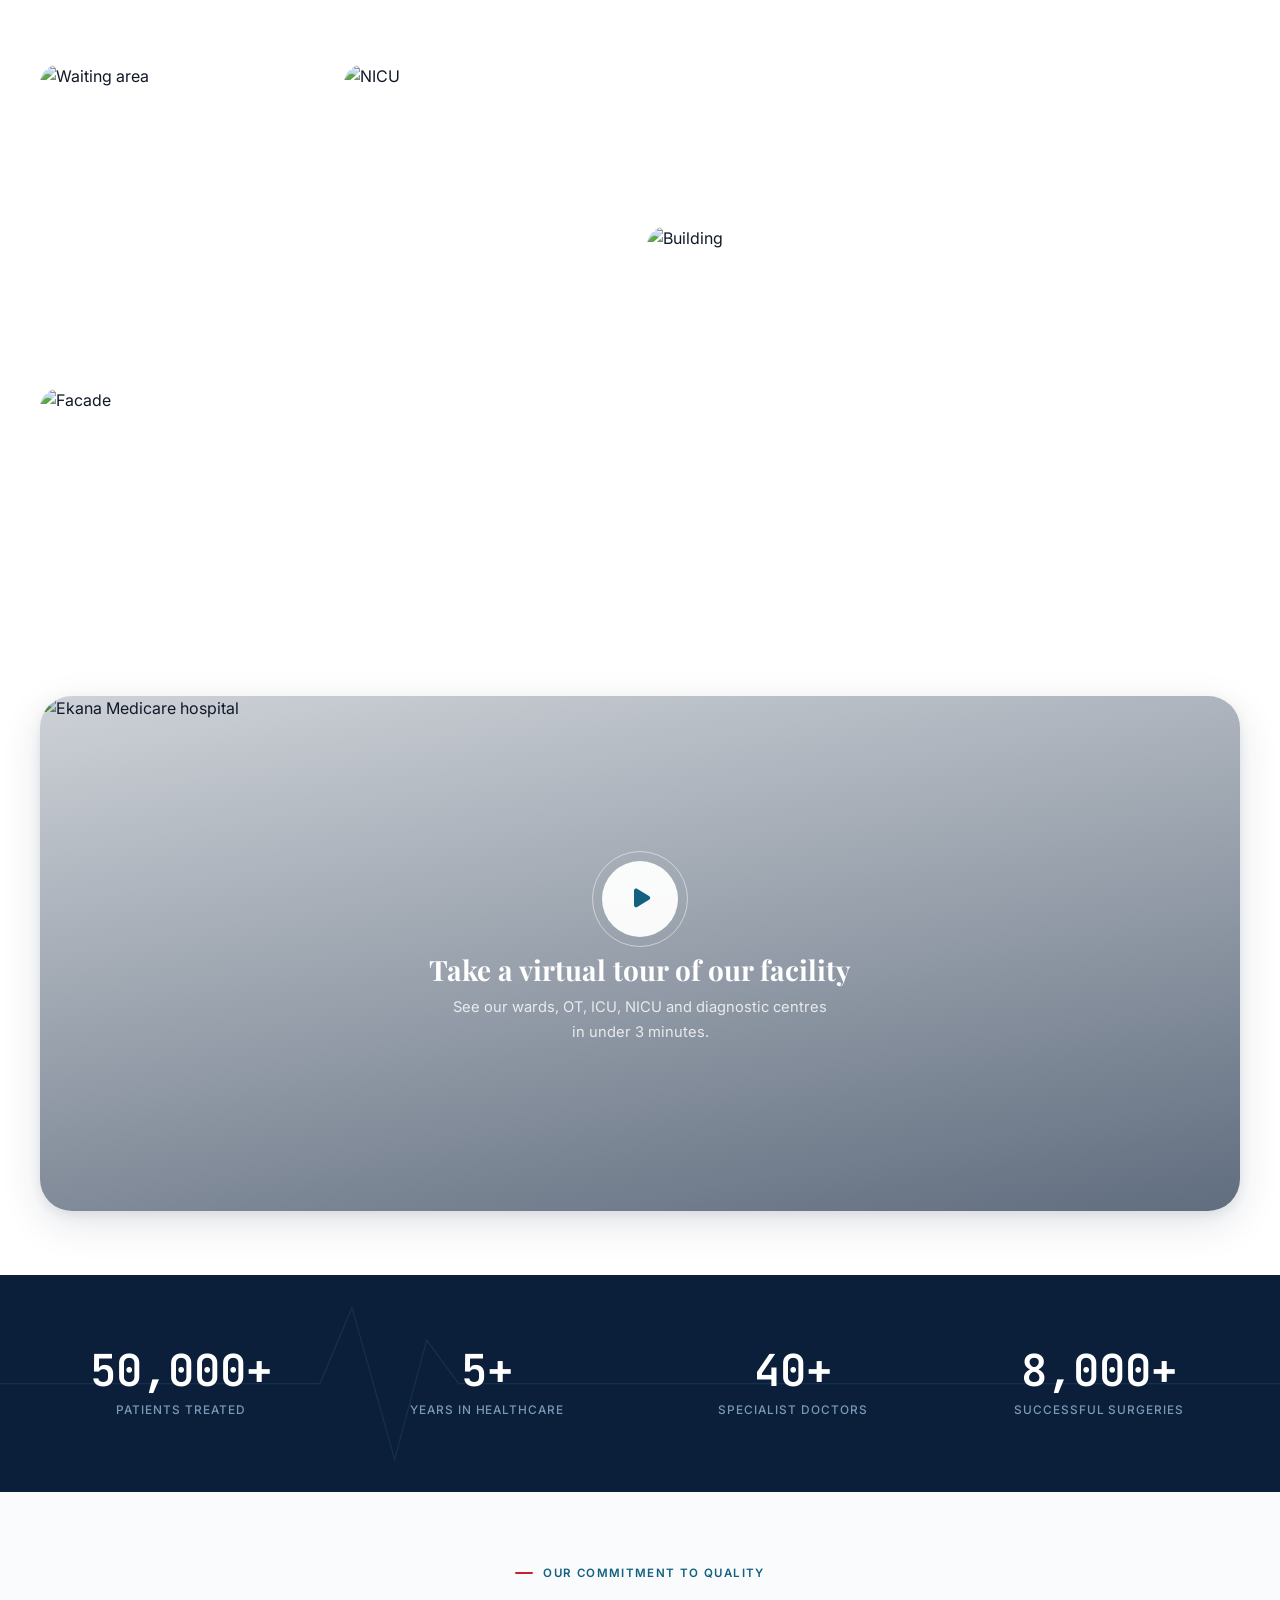
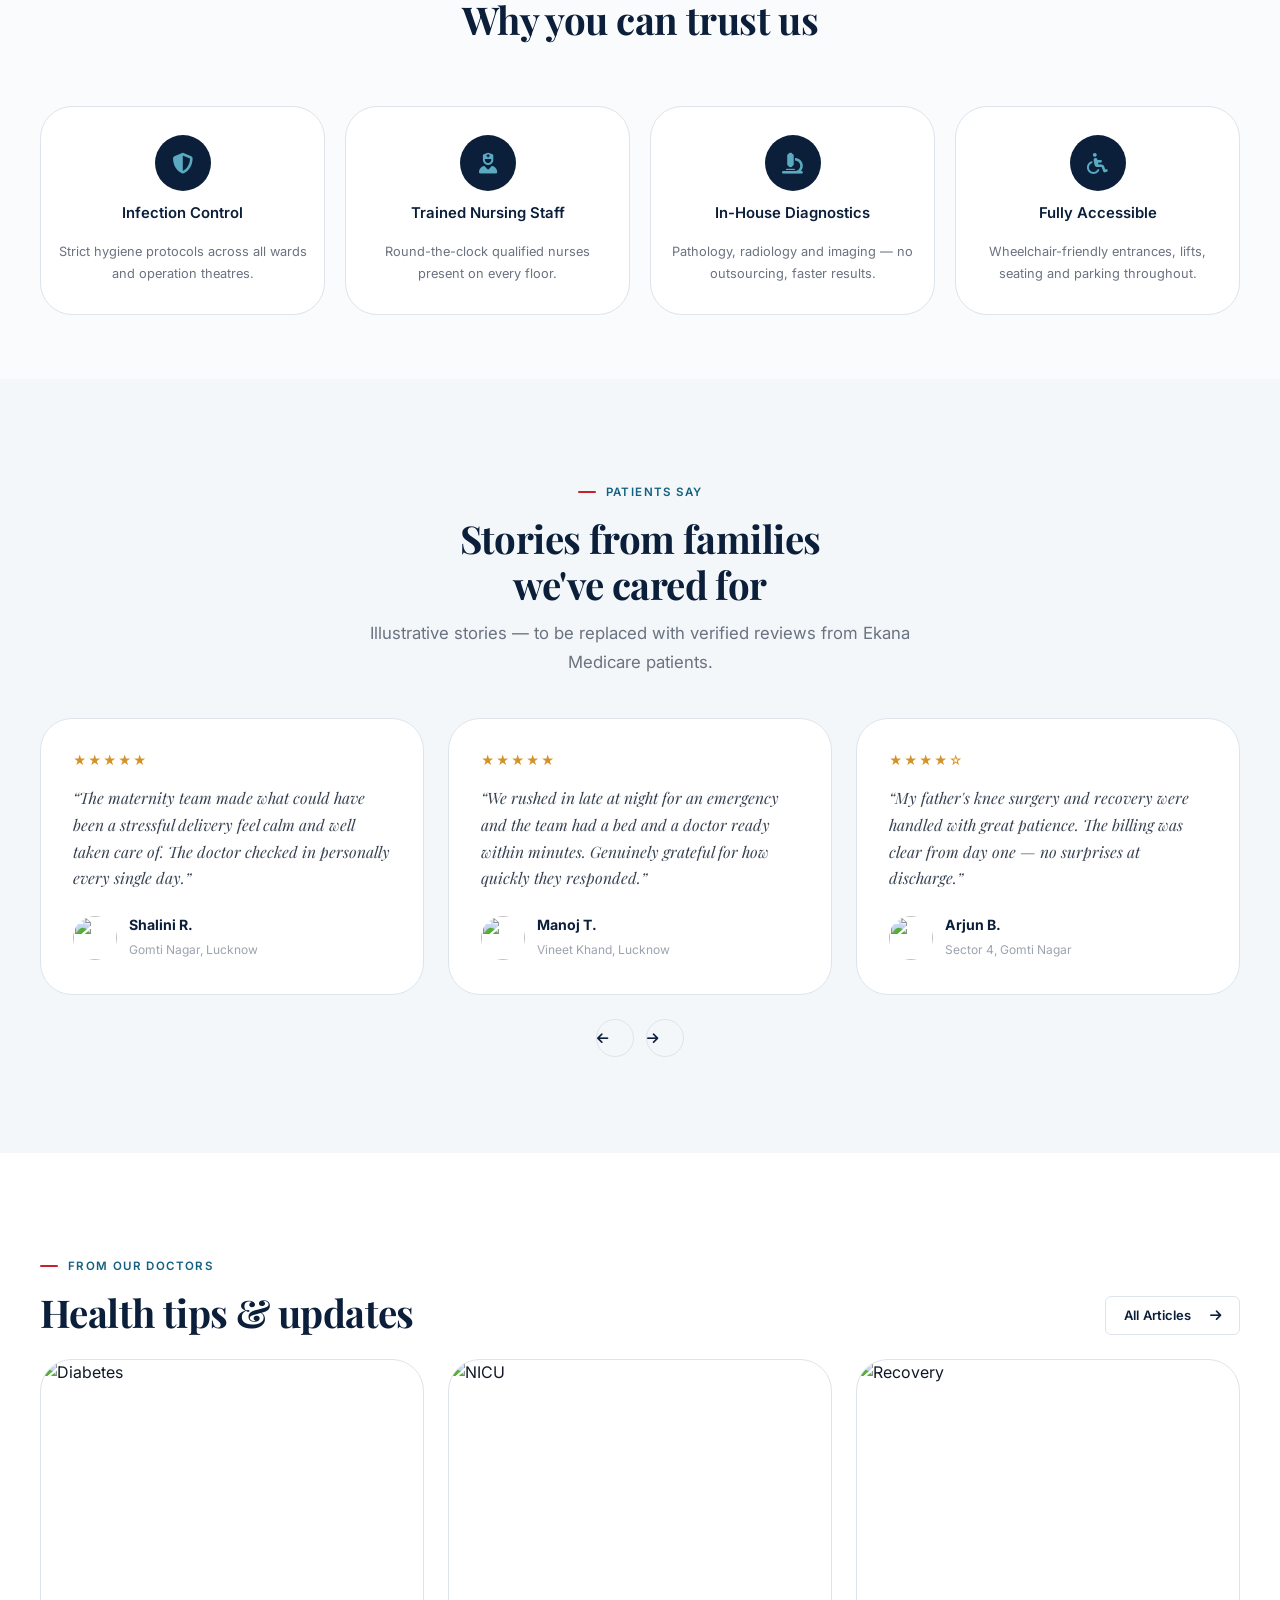
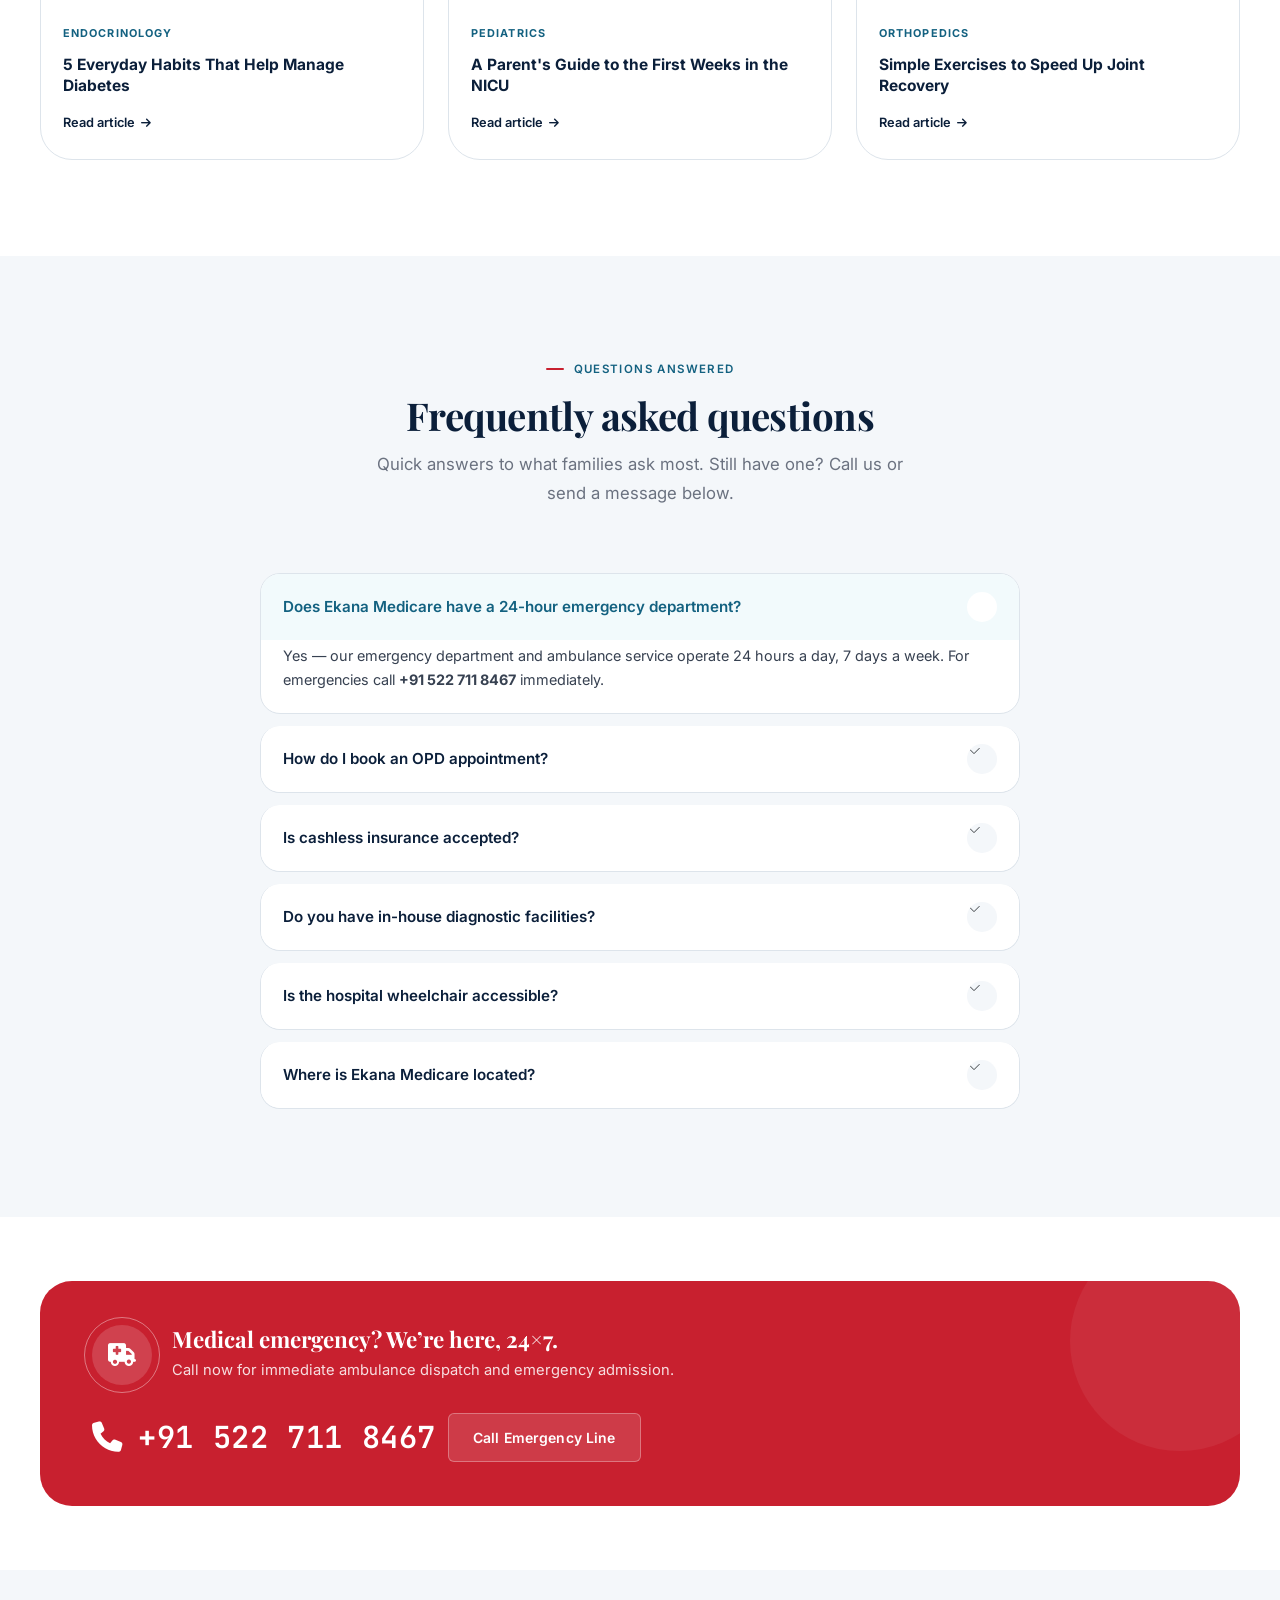
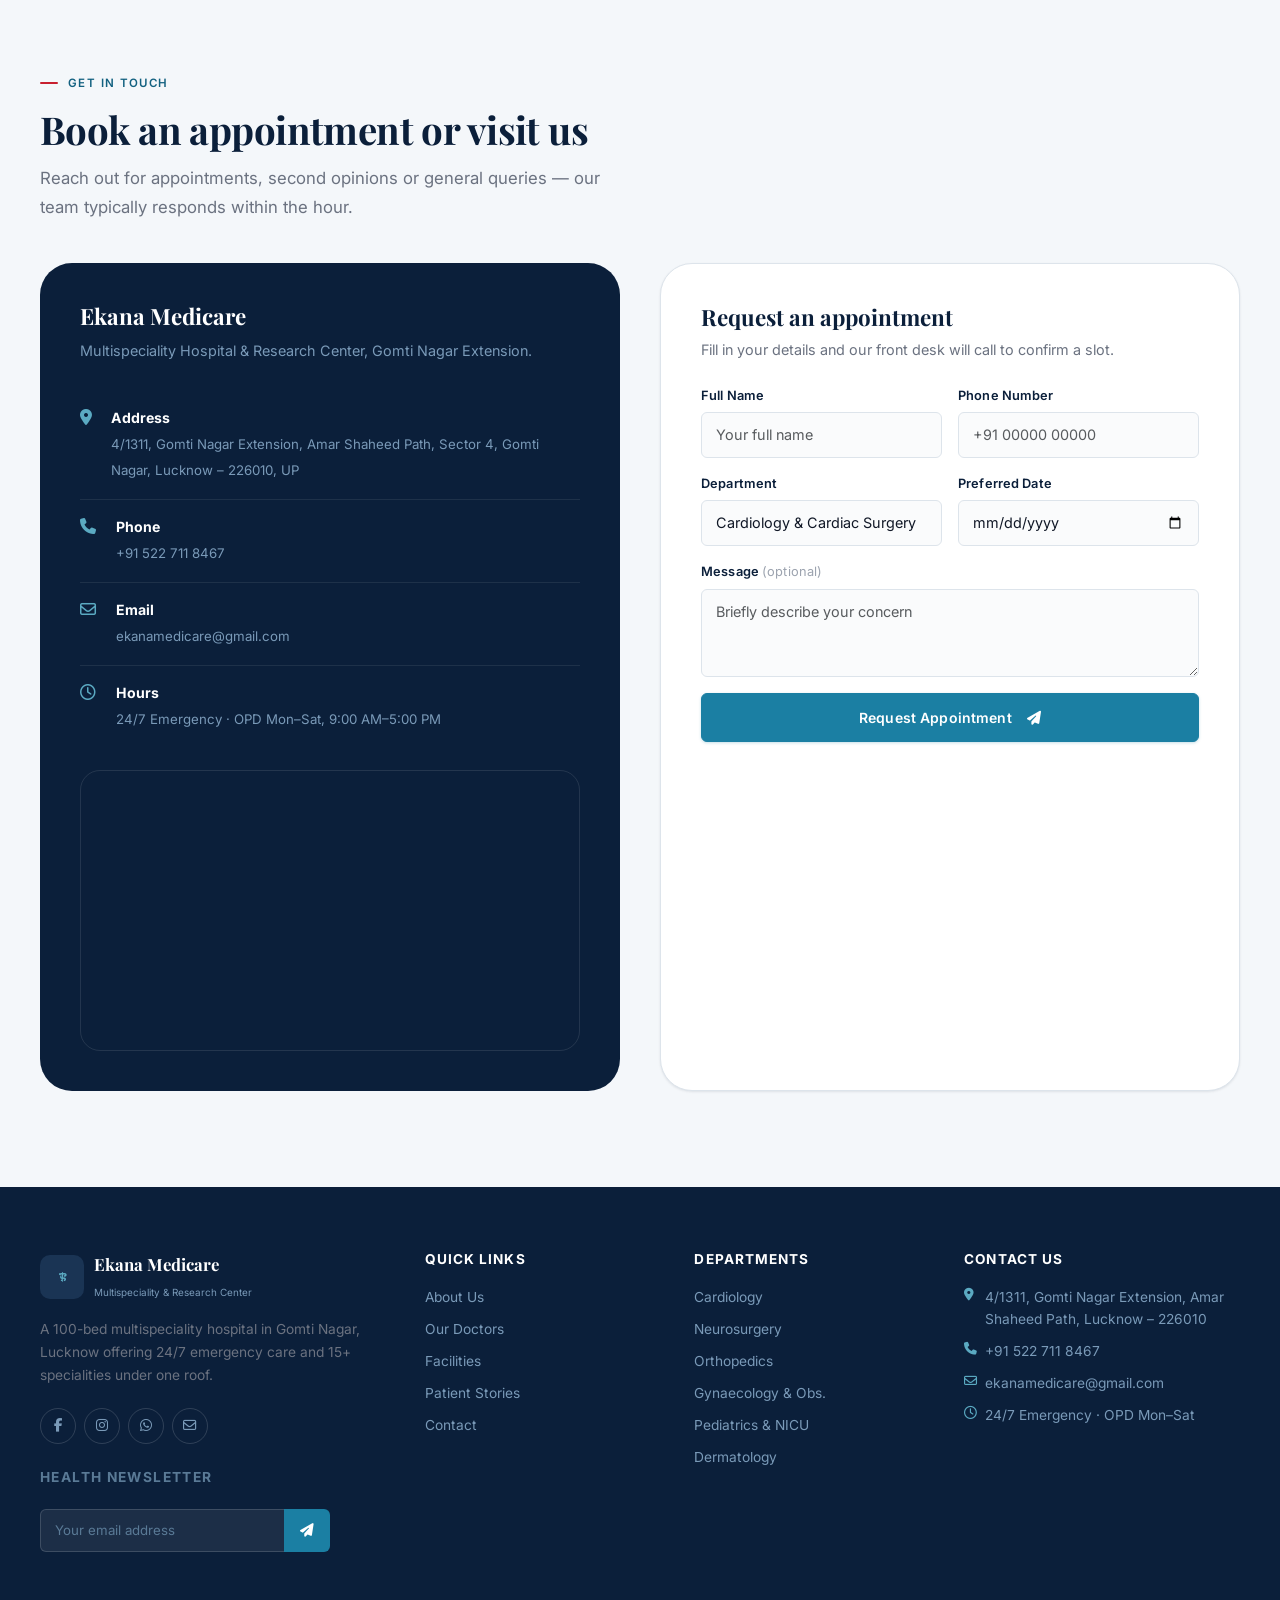
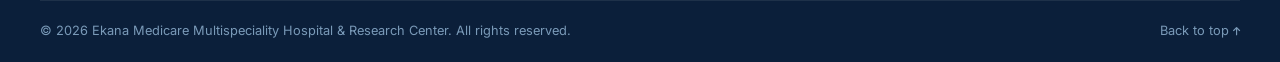
==== commit bcf47622: "adsffbv" ====
--- a/index.html
+++ b/index.html
@@ -3,57 +3,62 @@
 <head>
 <meta charset="UTF-8">
 <meta name="viewport" content="width=device-width, initial-scale=1.0">
-<title>Ekana Hospital Multispeciality Hospital & Research Center | Gomti Nagar, Lucknow</title>
-<meta name="description" content="Ekana Hospital Multispeciality Hospital & Research Center — a 100-bed multispeciality hospital in Gomti Nagar, Lucknow offering 24/7 emergency care, ICU/NICU, modern modular OT and 15+ specialities.">
-<link rel="icon" href="data:image/svg+xml,%3Csvg xmlns='http://www.w3.org/2000/svg' viewBox='0 0 100 100'%3E%3Crect width='100' height='100' rx='22' fill='%230A2240'/%3E%3Cpath d='M50 25v50M25 50h50' stroke='%230E7C9B' stroke-width='10' stroke-linecap='round'/%3E%3C/svg%3E">
-
-<!-- Fonts -->
+<title>Ekana Medicare Multispeciality Hospital & Research Center | Gomti Nagar, Lucknow</title>
+<meta name="description" content="Ekana Medicare — a 100-bed multispeciality hospital in Gomti Nagar, Lucknow. 24/7 emergency, ICU/NICU, modular OT and 15+ specialities.">
+<link rel="icon" href="data:image/svg+xml,%3Csvg xmlns='http://www.w3.org/2000/svg' viewBox='0 0 100 100'%3E%3Crect width='100' height='100' rx='22' fill='%230B1F3A'/%3E%3Cpath d='M50 25v50M25 50h50' stroke='%235BAAC2' stroke-width='10' stroke-linecap='round'/%3E%3C/svg%3E">
+
+<!-- Fonts: Playfair Display + Inter + JetBrains Mono -->
 <link rel="preconnect" href="https://fonts.googleapis.com">
 <link rel="preconnect" href="https://fonts.gstatic.com" crossorigin>
-<link href="https://fonts.googleapis.com/css2?family=Space+Grotesk:wght@500;600;700&family=IBM+Plex+Sans:wght@400;500;600;700&family=IBM+Plex+Mono:wght@400;500;600&display=swap" rel="stylesheet">
+<link href="https://fonts.googleapis.com/css2?family=Playfair+Display:ital,wght@0,600;0,700;1,600;1,700&family=Inter:wght@400;500;600;700&family=JetBrains+Mono:wght@400;500;600&display=swap" rel="stylesheet">
 
 <!-- Bootstrap & Icons -->
 <link href="https://cdn.jsdelivr.net/npm/bootstrap@5.3.3/dist/css/bootstrap.min.css" rel="stylesheet">
 <link rel="stylesheet" href="https://cdnjs.cloudflare.com/ajax/libs/font-awesome/6.5.1/css/all.min.css">
 
-<!-- Site styles -->
 <link rel="stylesheet" href="css/style.css">
 </head>
 <body>
 
-<!-- ===================== SCROLL PROGRESS ===================== -->
+<!-- SCROLL PROGRESS -->
 <div class="scroll-progress" id="scrollProgress"></div>
 
-<!-- ===================== PRELOADER ===================== -->
+<!-- PRELOADER -->
 <div id="preloader">
-  <svg class="loader-pulse" viewBox="0 0 200 60" xmlns="http://www.w3.org/2000/svg">
+  <svg class="loader-ecg" viewBox="0 0 200 60" xmlns="http://www.w3.org/2000/svg">
     <path d="M0 30 H60 L75 8 L92 52 L106 22 L116 30 H200"/>
   </svg>
+  <span>Ekana Medicare</span>
 </div>
 
-<!-- ===================== TOPBAR ===================== -->
+<!-- =========================================================
+     TOPBAR
+     ========================================================= -->
 <div class="topbar">
   <div class="container-xl">
     <div class="topbar-left">
-      <a href="tel:+915227118467" class="topbar-emergency"><i class="fa-solid fa-phone-volume"></i> Emergency: +91 522 711 8467</a>
-      <span><i class="fa-regular fa-clock"></i> 24/7 Emergency &middot; OPD Mon&ndash;Sat 9 AM&ndash;5 PM</span>
-      <span class="d-none d-md-inline-flex"><i class="fa-solid fa-location-dot"></i> Gomti Nagar Extension, Lucknow</span>
+      <a href="tel:+915227118467" class="topbar-emergency"><i class="fa-solid fa-phone-volume"></i>&nbsp;Emergency: +91 522 711 8467</a>
+      <span class="d-none d-md-inline-flex"><i class="fa-regular fa-clock"></i>&nbsp;24/7 Emergency &middot; OPD Mon&ndash;Sat 9&thinsp;AM&ndash;5&thinsp;PM</span>
+      <span class="d-none d-lg-inline-flex"><i class="fa-solid fa-location-dot"></i>&nbsp;Gomti Nagar Extension, Lucknow</span>
     </div>
     <div class="topbar-social">
       <a href="#" aria-label="Facebook"><i class="fa-brands fa-facebook-f"></i></a>
       <a href="#" aria-label="Instagram"><i class="fa-brands fa-instagram"></i></a>
-      <a href="mailto:ekanaHospital@gmail.com" aria-label="Email"><i class="fa-regular fa-envelope"></i></a>
+      <a href="mailto:ekanamedicare@gmail.com" aria-label="Email"><i class="fa-regular fa-envelope"></i></a>
     </div>
   </div>
 </div>
 
-<!-- ===================== NAVBAR ===================== -->
+<!-- =========================================================
+     NAVBAR
+     ========================================================= -->
 <nav class="site-nav" id="siteNav">
   <div class="container-xl">
+
     <a href="#home" class="brand">
       <span class="brand-mark"><i class="fa-solid fa-staff-snake"></i></span>
       <span class="brand-text">
-        <strong>Ekana Hospital</strong>
+        <strong>Ekana Medicare</strong>
         <span>Multispeciality &amp; Research Center</span>
       </span>
     </a>
@@ -62,7 +67,7 @@
       <a href="#home" class="active">Home</a>
       <a href="#about">About</a>
       <div class="has-dropdown" id="deptDropdown">
-        <a href="#departments">Departments <i class="fa-solid fa-chevron-down"></i></a>
+        <a href="#departments">Departments <i class="fa-solid fa-chevron-down chevron"></i></a>
         <div class="dropdown-panel">
           <a href="#departments"><i class="fa-solid fa-heart-pulse"></i> Cardiology</a>
           <a href="#departments"><i class="fa-solid fa-brain"></i> Neurosurgery</a>
@@ -81,60 +86,66 @@
     </div>
 
     <div class="nav-cta">
-      <a href="tel:+915227118467" class="btn btn-outline btn-sm d-none d-sm-inline-flex"><i class="fa-solid fa-phone"></i> Call Us</a>
+      <a href="tel:+915227118467" class="btn btn-outline btn-sm d-none d-sm-inline-flex"><i class="fa-solid fa-phone"></i>&nbsp;Call</a>
       <a href="#contact" class="btn btn-primary btn-sm">Book Appointment</a>
-      <button class="nav-toggle" id="navToggle" aria-label="Toggle menu"><i class="fa-solid fa-bars"></i></button>
-    </div>
+      <button class="nav-toggle" id="navToggle" aria-label="Menu"><i class="fa-solid fa-bars"></i></button>
+    </div>
+
   </div>
 </nav>
 
-<!-- ===================== HERO ===================== -->
+<!-- =========================================================
+     HERO
+     ========================================================= -->
 <header class="hero" id="home">
   <div class="container-xl">
     <div class="hero-grid">
 
-      <div class="hero-copy reveal">
-        <div class="hero-badge">
-          <span class="stars"><i class="fa-solid fa-star"></i><i class="fa-solid fa-star"></i><i class="fa-solid fa-star"></i><i class="fa-solid fa-star"></i><i class="fa-solid fa-star-half-stroke"></i></span>
+      <!-- Copy -->
+      <div class="reveal">
+        <div class="hero-pill">
+          <span class="star-row">&#9733;&#9733;&#9733;&#9733;&#9733;</span>
           <strong>4.8</strong>
-          <span>rated by 480+ families in Lucknow</span>
-        </div>
-
-        <h1>Compassionate care, <em>every step</em> toward a healthier life.</h1>
-        <p class="lead">Ekana Hospital Multispeciality Hospital &amp; Research Center brings 15+ specialities, a 24/7 emergency team and a modern 100-bed facility together in Gomti Nagar &mdash; so your family never has to look far for trusted care.</p>
+          <span>rated by 480+ families</span>
+        </div>
+
+        <h1>Compassionate care,<br><em>every step</em> of the way.</h1>
+
+        <p class="lead">Ekana Medicare Multispeciality Hospital &amp; Research Center brings 15+ specialities, round-the-clock emergency care and a modern 100-bed facility to Gomti Nagar — so your family is never far from trusted medical support.</p>
 
         <div class="hero-ctas">
-          <a href="#contact" class="btn btn-primary"><i class="fa-regular fa-calendar-check"></i> Book an Appointment</a>
-          <a href="tel:+915227118467" class="btn btn-emergency"><span class="pulse-dot"></span> Emergency Helpline</a>
+          <a href="#contact" class="btn btn-primary btn-lg"><i class="fa-regular fa-calendar-check"></i>&nbsp; Book an Appointment</a>
+          <a href="tel:+915227118467" class="btn btn-red btn-lg"><span class="pulse-dot"></span>&nbsp; Emergency Helpline</a>
         </div>
 
         <div class="hero-stats">
           <div class="stat"><b class="mono" data-count="100">0</b><small>Beds</small></div>
           <div class="stat"><b class="mono" data-count="15">0</b><small>Specialities</small></div>
           <div class="stat"><b class="mono" data-count="24">0</b><small>Hr Emergency</small></div>
-          <div class="stat"><b class="mono" data-count="40">0</b><small>Specialist Doctors</small></div>
-        </div>
-
-        <div class="scroll-cue"><span class="line"></span> Scroll to explore</div>
-      </div>
-
+          <div class="stat"><b class="mono" data-count="40">0</b><small>Doctors</small></div>
+        </div>
+
+        <div class="scroll-cue"><span class="bar"></span> Scroll to explore</div>
+      </div>
+
+      <!-- Visual -->
       <div class="hero-visual reveal">
-        <div class="badge-top">
+        <div class="bed-badge">
           <i class="fa-solid fa-house-medical"></i>
           <div><b class="mono">100+</b><small>Bed Facility</small></div>
         </div>
-        <div class="frame">
-          <img src="https://images.unsplash.com/photo-1519494026892-80bbd2d6fd0d?auto=format&fit=crop&w=1000&q=80" alt="Bright, modern reception and lobby at Ekana Hospital">
-        </div>
-        <div class="float-card">
-          <div class="label"><span class="live-dot"></span> Live Patient Monitoring</div>
-          <svg class="ecg" viewBox="0 0 220 40" xmlns="http://www.w3.org/2000/svg">
-            <path d="M0 20 H60 L72 4 L86 36 L98 12 L108 20 H220"/>
+        <div class="hero-img-frame">
+          <img src="https://images.unsplash.com/photo-1519494026892-80bbd2d6fd0d?auto=format&fit=crop&w=900&q=80" alt="Modern reception lobby at Ekana Medicare">
+        </div>
+        <div class="vitals-card">
+          <div class="v-label"><span class="live-dot"></span> Live Monitoring</div>
+          <svg class="ecg-line" viewBox="0 0 220 36" xmlns="http://www.w3.org/2000/svg">
+            <path d="M0 18 H60 L72 3 L86 33 L98 10 L108 18 H220"/>
           </svg>
-          <div class="reading">
-            <div><b>72</b><span>BPM</span></div>
-            <div><b>98%</b><span>SpO&sup2;</span></div>
-            <div><b>120/80</b><span>BP</span></div>
+          <div class="vitals-row">
+            <div class="vt"><b>72</b><span>BPM</span></div>
+            <div class="vt"><b>98%</b><span>SpO&sup2;</span></div>
+            <div class="vt"><b>120/80</b><span>BP</span></div>
           </div>
         </div>
       </div>
@@ -143,639 +154,463 @@
   </div>
 </header>
 
-<!-- ===================== TRUST STRIP ===================== -->
-<section class="trust-strip reveal">
-  <div class="container-xl">
-    <div class="trust-item"><i class="fa-solid fa-bed-pulse"></i><div><b class="mono">100&plus;</b><span>Bed Hospital</span></div></div>
-    <div class="trust-item"><i class="fa-solid fa-kit-medical"></i><div><b class="mono">24&times;7</b><span>Emergency &amp; Ambulance</span></div></div>
-    <div class="trust-item"><i class="fa-solid fa-house-chimney-medical"></i><div><b class="mono">15&plus;</b><span>Specialities Under One Roof</span></div></div>
-    <div class="trust-item"><i class="fa-solid fa-star"></i><div><b class="mono">4.8&#47;5</b><span>Patient Rating</span></div></div>
-    <div class="trust-item"><i class="fa-solid fa-truck-medical"></i><div><b class="mono">Full</b><span>Modular Operation Theatre</span></div></div>
-  </div>
-</section>
-
-<!-- ===================== ABOUT ===================== -->
+<!-- =========================================================
+     TRUST STRIP
+     ========================================================= -->
+<div class="trust-strip reveal">
+  <div class="container-xl">
+    <div class="t-item"><i class="fa-solid fa-bed-pulse"></i><div><b>100+</b><span>Bed Hospital</span></div></div>
+    <div class="t-item d-none d-md-flex"><i class="fa-solid fa-kit-medical"></i><div><b>24&times;7</b><span>Emergency &amp; Ambulance</span></div></div>
+    <div class="t-item"><i class="fa-solid fa-house-chimney-medical"></i><div><b>15+</b><span>Specialities</span></div></div>
+    <div class="t-item d-none d-md-flex"><i class="fa-solid fa-star"></i><div><b>4.8&thinsp;/&thinsp;5</b><span>Patient Rating</span></div></div>
+    <div class="t-item"><i class="fa-solid fa-truck-medical"></i><div><b>Full</b><span>Modular OT</span></div></div>
+  </div>
+</div>
+
+<!-- =========================================================
+     ABOUT
+     ========================================================= -->
 <section class="section" id="about">
   <div class="container-xl">
     <div class="about-grid">
 
-      <div class="about-media reveal">
-        <div class="main-img">
-          <img src="https://images.unsplash.com/photo-1479839672679-a46483c0e7c8?auto=format&fit=crop&w=900&q=80" alt="Ekana Hospital hospital building exterior">
-        </div>
-        <div class="pin-img">
-          <img src="https://images.unsplash.com/photo-1517120026326-d87759a7b63b?auto=format&fit=crop&w=500&q=80" alt="Neonatal care unit at Ekana Hospital">
-        </div>
-      </div>
-
-      <div class="about-copy reveal">
-        <div class="eyebrow">About Ekana Hospital</div>
-        <h2 class="section-title">An integrated, modern hospital built around the patient.</h2>
-        <p>Located on Amar Shaheed Path in Gomti Nagar Extension, Ekana Hospital Multispeciality Hospital &amp; Research Center is a 100-bed facility designed to bring advanced diagnostics, surgical care and round-the-clock emergency support to families across Lucknow &mdash; backed by senior consultants across 15+ specialities.</p>
-
-        <ul class="check-list">
-          <li><i class="fa-solid fa-circle-check"></i> 24/7 ICU &amp; NICU care</li>
-          <li><i class="fa-solid fa-circle-check"></i> Full modular operation theatres</li>
-          <li><i class="fa-solid fa-circle-check"></i> In-house pathology &amp; radiology</li>
-          <li><i class="fa-solid fa-circle-check"></i> On-call ambulance service</li>
-          <li><i class="fa-solid fa-circle-check"></i> Dialysis &amp; critical care units</li>
-          <li><i class="fa-solid fa-circle-check"></i> Wheelchair-accessible campus</li>
+      <div class="about-imgs reveal">
+        <div class="main">
+          <img src="https://images.unsplash.com/photo-1479839672679-a46483c0e7c8?auto=format&fit=crop&w=900&q=80" alt="Ekana Medicare hospital exterior">
+        </div>
+        <div class="pin">
+          <img src="https://images.unsplash.com/photo-1517120026326-d87759a7b63b?auto=format&fit=crop&w=500&q=80" alt="NICU at Ekana Medicare">
+        </div>
+      </div>
+
+      <div class="reveal">
+        <div class="label">About Ekana Medicare</div>
+        <h2>An integrated hospital built<br>around the patient.</h2>
+        <p style="margin:16px 0 24px;">Located on Amar Shaheed Path in Gomti Nagar Extension, Ekana Medicare is a 100-bed multispeciality facility delivering advanced diagnostics, surgical care and round-the-clock emergency support to families across Lucknow — backed by senior consultants across 15+ specialities.</p>
+
+        <ul class="check-list" style="margin-bottom:24px;">
+          <li><i class="fa-solid fa-circle-check"></i>24/7 ICU &amp; NICU care</li>
+          <li><i class="fa-solid fa-circle-check"></i>Full modular operation theatres</li>
+          <li><i class="fa-solid fa-circle-check"></i>In-house pathology &amp; radiology</li>
+          <li><i class="fa-solid fa-circle-check"></i>On-call ambulance service</li>
+          <li><i class="fa-solid fa-circle-check"></i>Dialysis &amp; critical care units</li>
+          <li><i class="fa-solid fa-circle-check"></i>Wheelchair-accessible campus</li>
         </ul>
 
-        <p class="about-quote">&ldquo;स्वस्थ जीवन की ओर बढ़ाया हर कदम&rdquo; &mdash; every step taken toward a healthier life.</p>
-
-        <div class="hero-ctas" style="margin-top:28px;">
+        <p class="about-quote">&ldquo;स्वस्थ जीवन की ओर बढ़ाया हर कदम&rdquo;&thinsp;&mdash;&thinsp;every step toward a healthier life.</p>
+
+        <div class="d-flex gap-3 flex-wrap" style="margin-top:28px;">
           <a href="#departments" class="btn btn-primary">Explore Departments</a>
-          <a href="#contact" class="btn btn-outline">Get Directions <i class="fa-solid fa-arrow-right"></i></a>
-        </div>
-      </div>
-
-    </div>
-  </div>
-</section>
-
-<!-- ===================== DEPARTMENTS ===================== -->
+          <a href="#contact" class="btn btn-outline">Get Directions&ensp;<i class="fa-solid fa-arrow-right"></i></a>
+        </div>
+      </div>
+
+    </div>
+  </div>
+</section>
+
+<!-- =========================================================
+     DEPARTMENTS
+     ========================================================= -->
 <section class="section bg-mist" id="departments">
   <div class="container-xl">
-    <div class="d-flex justify-content-between align-items-end flex-wrap gap-3 reveal">
-      <div>
-        <div class="eyebrow">Specialities</div>
-        <h2 class="section-title">Departments built for complete care</h2>
-        <p class="section-sub">From cardiology to critical care, every department is staffed by senior consultants and equipped with modern diagnostic technology.</p>
-      </div>
+    <div class="sh reveal">
+      <div class="label">Specialities</div>
+      <h2>Departments built for<br>complete care</h2>
+      <p>From cardiology to critical care, every department is staffed by senior consultants and equipped with modern diagnostic technology.</p>
     </div>
 
     <div class="dept-grid reveal-stagger">
-      <div class="dept-card"><div class="ic"><i class="fa-solid fa-heart-pulse"></i></div><h3>Cardiology &amp; Cardiac Surgery</h3><p>Comprehensive heart care from diagnostics to cardiac surgery.</p><a href="#contact">Learn more <i class="fa-solid fa-arrow-right"></i></a></div>
-
-      <div class="dept-card"><div class="ic"><i class="fa-solid fa-brain"></i></div><h3>Neurosurgery</h3><p>Precision-led treatment for the brain, spine and nervous system.</p><a href="#contact">Learn more <i class="fa-solid fa-arrow-right"></i></a></div>
-
-      <div class="dept-card"><div class="ic"><i class="fa-solid fa-bone"></i></div><h3>Orthopedics</h3><p>Joint, bone and spine care to help you move freely again.</p><a href="#contact">Learn more <i class="fa-solid fa-arrow-right"></i></a></div>
-
-      <div class="dept-card"><div class="ic"><i class="fa-solid fa-person-pregnant"></i></div><h3>Gynaecology &amp; Obstetrics</h3><p>Dedicated maternal care from pregnancy through delivery.</p><a href="#contact">Learn more <i class="fa-solid fa-arrow-right"></i></a></div>
-
-      <div class="dept-card"><div class="ic"><i class="fa-solid fa-baby"></i></div><h3>Pediatrics &amp; NICU</h3><p>Specialised care for newborns, infants and growing children.</p><a href="#contact">Learn more <i class="fa-solid fa-arrow-right"></i></a></div>
-
-      <div class="dept-card"><div class="ic"><i class="fa-solid fa-ear-listen"></i></div><h3>ENT</h3><p>Complete ear, nose and throat diagnosis and treatment.</p><a href="#contact">Learn more <i class="fa-solid fa-arrow-right"></i></a></div>
-
-      <div class="dept-card"><div class="ic"><i class="fa-solid fa-hand-sparkles"></i></div><h3>Dermatology &amp; Cosmetology</h3><p>Skin health and cosmetic care from experienced dermatologists.</p><a href="#contact">Learn more <i class="fa-solid fa-arrow-right"></i></a></div>
-
-      <div class="dept-card"><div class="ic"><i class="fa-solid fa-suitcase-medical"></i></div><h3>General &amp; Laparoscopic Surgery</h3><p>Minimally-invasive and general surgical procedures.</p><a href="#contact">Learn more <i class="fa-solid fa-arrow-right"></i></a></div>
-
-      <div class="dept-card"><div class="ic"><i class="fa-solid fa-hand-holding-medical"></i></div><h3>Plastic &amp; Reconstructive Surgery</h3><p>Restorative and reconstructive procedures with a skilled team.</p><a href="#contact">Learn more <i class="fa-solid fa-arrow-right"></i></a></div>
-
-      <div class="dept-card"><div class="ic"><i class="fa-solid fa-droplet"></i></div><h3>Diabetes &amp; Endocrinology</h3><p>Long-term management of diabetes and hormonal conditions.</p><a href="#contact">Learn more <i class="fa-solid fa-arrow-right"></i></a></div>
-
-      <div class="dept-card"><div class="ic"><i class="fa-solid fa-heart-circle-bolt"></i></div><h3>Critical Care &amp; ICU</h3><p>24/7 intensive monitoring for the most critical cases.</p><a href="#contact">Learn more <i class="fa-solid fa-arrow-right"></i></a></div>
-
-      <div class="dept-card"><div class="ic"><i class="fa-solid fa-x-ray"></i></div><h3>Radiology &amp; Imaging</h3><p>In-house X-Ray, ultrasound and CT diagnostics for fast results.</p><a href="#contact">Learn more <i class="fa-solid fa-arrow-right"></i></a></div>
-    </div>
-  </div>
-</section>
-
-<!-- ===================== HOW IT WORKS ===================== -->
-<section class="section-tight">
-  <div class="container-xl">
-    <div class="text-center mx-auto reveal" style="max-width:600px;">
-      <div class="eyebrow justify-content-center">Getting Care Is Simple</div>
-      <h2 class="section-title">How an appointment works</h2>
-      <p class="section-sub mx-auto">From choosing a department to follow-up care, here's what to expect at every step.</p>
+      <div class="dept-card"><div class="dept-ic"><i class="fa-solid fa-heart-pulse"></i></div><h3>Cardiology &amp; Cardiac Surgery</h3><p>Comprehensive heart care from diagnostics to cardiac surgery.</p><a href="#contact" class="link">Learn more <i class="fa-solid fa-arrow-right"></i></a></div>
+      <div class="dept-card"><div class="dept-ic"><i class="fa-solid fa-brain"></i></div><h3>Neurosurgery</h3><p>Precision-led treatment for the brain, spine and nervous system.</p><a href="#contact" class="link">Learn more <i class="fa-solid fa-arrow-right"></i></a></div>
+      <div class="dept-card"><div class="dept-ic"><i class="fa-solid fa-bone"></i></div><h3>Orthopedics</h3><p>Joint, bone and spine care to help you move freely again.</p><a href="#contact" class="link">Learn more <i class="fa-solid fa-arrow-right"></i></a></div>
+      <div class="dept-card"><div class="dept-ic"><i class="fa-solid fa-person-pregnant"></i></div><h3>Gynaecology &amp; Obstetrics</h3><p>Dedicated maternal care from pregnancy through delivery.</p><a href="#contact" class="link">Learn more <i class="fa-solid fa-arrow-right"></i></a></div>
+      <div class="dept-card"><div class="dept-ic"><i class="fa-solid fa-baby"></i></div><h3>Pediatrics &amp; NICU</h3><p>Specialised care for newborns, infants and growing children.</p><a href="#contact" class="link">Learn more <i class="fa-solid fa-arrow-right"></i></a></div>
+      <div class="dept-card"><div class="dept-ic"><i class="fa-solid fa-ear-listen"></i></div><h3>ENT</h3><p>Complete ear, nose and throat diagnosis and treatment.</p><a href="#contact" class="link">Learn more <i class="fa-solid fa-arrow-right"></i></a></div>
+      <div class="dept-card"><div class="dept-ic"><i class="fa-solid fa-hand-sparkles"></i></div><h3>Dermatology &amp; Cosmetology</h3><p>Skin health and cosmetic care from experienced dermatologists.</p><a href="#contact" class="link">Learn more <i class="fa-solid fa-arrow-right"></i></a></div>
+      <div class="dept-card"><div class="dept-ic"><i class="fa-solid fa-suitcase-medical"></i></div><h3>General &amp; Laparoscopic Surgery</h3><p>Minimally-invasive and general surgical procedures.</p><a href="#contact" class="link">Learn more <i class="fa-solid fa-arrow-right"></i></a></div>
+      <div class="dept-card"><div class="dept-ic"><i class="fa-solid fa-hand-holding-medical"></i></div><h3>Plastic &amp; Reconstructive Surgery</h3><p>Restorative and reconstructive procedures.</p><a href="#contact" class="link">Learn more <i class="fa-solid fa-arrow-right"></i></a></div>
+      <div class="dept-card"><div class="dept-ic"><i class="fa-solid fa-droplet"></i></div><h3>Diabetes &amp; Endocrinology</h3><p>Long-term management of diabetes and hormonal conditions.</p><a href="#contact" class="link">Learn more <i class="fa-solid fa-arrow-right"></i></a></div>
+      <div class="dept-card"><div class="dept-ic"><i class="fa-solid fa-heart-circle-bolt"></i></div><h3>Critical Care &amp; ICU</h3><p>24/7 intensive monitoring for the most critical patients.</p><a href="#contact" class="link">Learn more <i class="fa-solid fa-arrow-right"></i></a></div>
+      <div class="dept-card"><div class="dept-ic"><i class="fa-solid fa-x-ray"></i></div><h3>Radiology &amp; Imaging</h3><p>In-house X-Ray, ultrasound and CT for fast results.</p><a href="#contact" class="link">Learn more <i class="fa-solid fa-arrow-right"></i></a></div>
+    </div>
+  </div>
+</section>
+
+<!-- =========================================================
+     HOW IT WORKS
+     ========================================================= -->
+<section class="section-sm">
+  <div class="container-xl">
+    <div class="sh sh-center reveal" style="max-width:560px; margin-left:auto; margin-right:auto;">
+      <div class="label" style="justify-content:center;">Getting Care Is Simple</div>
+      <h2>How an appointment works</h2>
+      <p>Four clear steps from choosing a specialist to your follow-up consultation.</p>
     </div>
 
     <div class="process-grid reveal-stagger">
       <div class="process-step">
-        <i class="fa-solid fa-stethoscope ic-corner"></i>
         <div class="process-num">01</div>
         <h4>Choose a Department</h4>
-        <p>Pick the speciality that matches your concern, or call us if you're not sure.</p>
+        <p>Pick the speciality that suits your concern or call us — we'll guide you.</p>
       </div>
       <div class="process-step">
-        <i class="fa-regular fa-calendar-check ic-corner"></i>
         <div class="process-num">02</div>
         <h4>Book Your Slot</h4>
-        <p>Request an appointment online or call the front desk to confirm a time.</p>
+        <p>Request an appointment online or call the front desk to confirm timing.</p>
       </div>
       <div class="process-step">
-        <i class="fa-solid fa-house-medical ic-corner"></i>
         <div class="process-num">03</div>
         <h4>Visit &amp; Consult</h4>
-        <p>Meet your specialist, get diagnostics done in-house if needed.</p>
+        <p>Meet your specialist and get in-house diagnostics if required — same day.</p>
       </div>
       <div class="process-step">
-        <i class="fa-solid fa-heart-circle-check ic-corner"></i>
         <div class="process-num">04</div>
         <h4>Treatment &amp; Follow-up</h4>
-        <p>Receive care and a clear recovery plan, with follow-ups scheduled for you.</p>
-      </div>
-    </div>
-  </div>
-</section>
-
-<!-- ===================== WHY CHOOSE US ===================== -->
-<section class="section" id="facilities">
+        <p>Receive a clear treatment plan, with follow-ups booked before you leave.</p>
+      </div>
+    </div>
+  </div>
+</section>
+
+<!-- =========================================================
+     WHY CHOOSE US
+     ========================================================= -->
+<section class="section bg-mist" id="facilities">
   <div class="container-xl">
     <div class="feat-wrap">
-
       <div class="feat-media reveal">
-        <img src="https://images.unsplash.com/photo-1481026469463-66327c86e544?auto=format&fit=crop&w=800&q=80" alt="Modern glass facade of Ekana Hospital hospital">
-        <div class="overlay-tag"><i class="fa-solid fa-bed-pulse"></i><div><b class="mono">100+</b><span>Beds &amp; Growing</span></div></div>
-      </div>
-
-      <div class="feat-content reveal">
-        <div class="eyebrow">Why Families Choose Ekana</div>
-        <h2 class="section-title">Modern infrastructure. Genuine, human care.</h2>
-        <p class="section-sub" style="margin-bottom:36px;">We've built Ekana Hospital around two things that matter most to families &mdash; fast access to the right specialist, and a team that treats every patient like their own.</p>
-
+        <img src="https://images.unsplash.com/photo-1481026469463-66327c86e544?auto=format&fit=crop&w=800&q=80" alt="Modern hospital building">
+        <div class="feat-tag"><i class="fa-solid fa-bed-pulse"></i><div><b class="mono">100+</b><span>Beds &amp; Growing</span></div></div>
+      </div>
+      <div class="reveal">
+        <div class="label">Why Families Choose Ekana</div>
+        <h2>Modern infrastructure.<br>Genuine, human care.</h2>
+        <p style="margin:16px 0 28px;">We've built Ekana Medicare around two things families need most — fast access to the right specialist, and a team that treats every patient with the care they deserve.</p>
         <div class="feat-grid reveal-stagger">
-          <div class="feat-item"><div class="ic"><i class="fa-solid fa-user-doctor"></i></div><div><h4>Experienced Specialists</h4><p>Senior consultants across 15+ departments under one roof.</p></div></div>
-          <div class="feat-item"><div class="ic"><i class="fa-solid fa-truck-medical"></i></div><div><h4>24/7 Emergency &amp; Ambulance</h4><p>Round-the-clock emergency response, every day of the year.</p></div></div>
-          <div class="feat-item"><div class="ic"><i class="fa-solid fa-house-medical-circle-check"></i></div><div><h4>Modern Modular OT</h4><p>Fully equipped operation theatres for safe, precise surgery.</p></div></div>
-          <div class="feat-item"><div class="ic"><i class="fa-solid fa-heart-circle-bolt"></i></div><div><h4>Advanced ICU &amp; NICU</h4><p>Continuous critical-care monitoring for adults and newborns.</p></div></div>
-          <div class="feat-item"><div class="ic"><i class="fa-solid fa-file-invoice-dollar"></i></div><div><h4>Transparent Billing</h4><p>Clear estimates with no hidden charges, explained upfront.</p></div></div>
-          <div class="feat-item"><div class="ic"><i class="fa-solid fa-shield-heart"></i></div><div><h4>Insurance Support</h4><p>Assistance with cashless claims and insurance paperwork.</p></div></div>
-        </div>
-      </div>
-
-    </div>
-  </div>
-</section>
-
-<!-- ===================== HEALTH PACKAGES ===================== -->
-<section class="section bg-mist">
-  <div class="container-xl">
-    <div class="text-center mx-auto reveal" style="max-width:600px;">
-      <div class="eyebrow justify-content-center">Preventive Health</div>
-      <h2 class="section-title">Health checkup packages</h2>
-      <p class="section-sub mx-auto">Catch issues early with a full panel of tests, reviewed by our physicians and explained in a follow-up consultation.</p>
-    </div>
-
+          <div class="feat-item"><div class="fic"><i class="fa-solid fa-user-doctor"></i></div><div><h4>Senior Specialists</h4><p>Experienced consultants across 15+ departments under one roof.</p></div></div>
+          <div class="feat-item"><div class="fic"><i class="fa-solid fa-truck-medical"></i></div><div><h4>24/7 Emergency</h4><p>Round-the-clock emergency response and ambulance dispatch.</p></div></div>
+          <div class="feat-item"><div class="fic"><i class="fa-solid fa-house-medical-circle-check"></i></div><div><h4>Modular OT</h4><p>Fully equipped operation theatres for safe, precise surgery.</p></div></div>
+          <div class="feat-item"><div class="fic"><i class="fa-solid fa-heart-circle-bolt"></i></div><div><h4>ICU &amp; NICU</h4><p>Continuous critical-care monitoring for adults and newborns.</p></div></div>
+          <div class="feat-item"><div class="fic"><i class="fa-solid fa-file-invoice-dollar"></i></div><div><h4>Transparent Billing</h4><p>Clear estimates with no hidden charges, explained before treatment.</p></div></div>
+          <div class="feat-item"><div class="fic"><i class="fa-solid fa-shield-heart"></i></div><div><h4>Insurance Support</h4><p>Assistance with cashless claims and insurance documentation.</p></div></div>
+        </div>
+      </div>
+    </div>
+  </div>
+</section>
+
+<!-- =========================================================
+     HEALTH PACKAGES
+     ========================================================= -->
+<section class="section">
+  <div class="container-xl">
+    <div class="sh sh-center reveal" style="max-width:580px; margin-left:auto; margin-right:auto;">
+      <div class="label" style="justify-content:center;">Preventive Health</div>
+      <h2>Health checkup packages</h2>
+      <p>Catch problems early with a full panel of tests, reviewed by our physicians in a follow-up consultation.</p>
+    </div>
     <div class="pkg-grid reveal-stagger">
       <div class="pkg-card">
         <h3>Essential Checkup</h3>
         <p class="pkg-desc">A solid starting point for annual screening.</p>
-        <div class="pkg-price"><span class="from">Starting from</span></div>
-        <div class="pkg-price"><b>&#8377;1,499</b><span>/ person</span></div>
-        <p class="pkg-note">Indicative pricing &mdash; confirm current rates with the front desk.</p>
+        <div class="pkg-price"><span class="from">From</span><b>&#8377;1,499</b><span class="per">/ person</span></div>
+        <p class="pkg-note">Indicative pricing — confirm with the front desk.</p>
         <ul class="pkg-list">
-          <li><i class="fa-solid fa-check"></i> Complete blood count &amp; sugar</li>
-          <li><i class="fa-solid fa-check"></i> Kidney &amp; liver function</li>
-          <li><i class="fa-solid fa-check"></i> Urine routine examination</li>
-          <li><i class="fa-solid fa-check"></i> Physician consultation</li>
+          <li><i class="fa-solid fa-check"></i>Complete blood count &amp; sugar</li>
+          <li><i class="fa-solid fa-check"></i>Kidney &amp; liver function tests</li>
+          <li><i class="fa-solid fa-check"></i>Urine routine examination</li>
+          <li><i class="fa-solid fa-check"></i>Physician consultation</li>
         </ul>
-        <a href="#contact" class="btn btn-outline w-100 justify-content-center">Book This Package</a>
-      </div>
-
+        <a href="#contact" class="btn btn-outline" style="width:100%; justify-content:center;">Book Package</a>
+      </div>
       <div class="pkg-card featured">
         <span class="pkg-ribbon">Most Booked</span>
         <h3>Complete Wellness</h3>
         <p class="pkg-desc">Our most comprehensive full-body panel.</p>
-        <div class="pkg-price"><span class="from">Starting from</span></div>
-        <div class="pkg-price"><b>&#8377;3,499</b><span>/ person</span></div>
-        <p class="pkg-note">Indicative pricing &mdash; confirm current rates with the front desk.</p>
+        <div class="pkg-price"><span class="from">From</span><b>&#8377;3,499</b><span class="per">/ person</span></div>
+        <p class="pkg-note">Indicative pricing — confirm with the front desk.</p>
         <ul class="pkg-list">
-          <li><i class="fa-solid fa-check"></i> Everything in Essential, plus:</li>
-          <li><i class="fa-solid fa-check"></i> Lipid profile &amp; thyroid panel</li>
-          <li><i class="fa-solid fa-check"></i> ECG &amp; chest X-Ray</li>
-          <li><i class="fa-solid fa-check"></i> Abdominal ultrasound</li>
-          <li><i class="fa-solid fa-check"></i> Dietician consultation</li>
+          <li><i class="fa-solid fa-check"></i>Everything in Essential, plus:</li>
+          <li><i class="fa-solid fa-check"></i>Lipid profile &amp; thyroid panel</li>
+          <li><i class="fa-solid fa-check"></i>ECG &amp; chest X-Ray</li>
+          <li><i class="fa-solid fa-check"></i>Abdominal ultrasound</li>
+          <li><i class="fa-solid fa-check"></i>Dietician consultation</li>
         </ul>
-        <a href="#contact" class="btn btn-primary w-100 justify-content-center">Book This Package</a>
-      </div>
-
+        <a href="#contact" class="btn btn-primary" style="width:100%; justify-content:center;">Book Package</a>
+      </div>
       <div class="pkg-card">
         <h3>Senior Citizen Care</h3>
-        <p class="pkg-desc">Designed for ages 55+, with cardiac focus.</p>
-        <div class="pkg-price"><span class="from">Starting from</span></div>
-        <div class="pkg-price"><b>&#8377;2,999</b><span>/ person</span></div>
-        <p class="pkg-note">Indicative pricing &mdash; confirm current rates with the front desk.</p>
+        <p class="pkg-desc">Designed for 55+, with cardiac &amp; bone focus.</p>
+        <div class="pkg-price"><span class="from">From</span><b>&#8377;2,999</b><span class="per">/ person</span></div>
+        <p class="pkg-note">Indicative pricing — confirm with the front desk.</p>
         <ul class="pkg-list">
-          <li><i class="fa-solid fa-check"></i> Cardiac risk &amp; ECG screening</li>
-          <li><i class="fa-solid fa-check"></i> Bone density assessment</li>
-          <li><i class="fa-solid fa-check"></i> Diabetes &amp; thyroid panel</li>
-          <li><i class="fa-solid fa-check"></i> Physician &amp; physiotherapy review</li>
+          <li><i class="fa-solid fa-check"></i>Cardiac risk &amp; ECG screening</li>
+          <li><i class="fa-solid fa-check"></i>Bone density assessment</li>
+          <li><i class="fa-solid fa-check"></i>Diabetes &amp; thyroid panel</li>
+          <li><i class="fa-solid fa-check"></i>Physician &amp; physiotherapy review</li>
         </ul>
-        <a href="#contact" class="btn btn-outline w-100 justify-content-center">Book This Package</a>
-      </div>
-    </div>
-  </div>
-</section>
-
-<!-- ===================== DOCTORS ===================== -->
+        <a href="#contact" class="btn btn-outline" style="width:100%; justify-content:center;">Book Package</a>
+      </div>
+    </div>
+  </div>
+</section>
+
+<!-- =========================================================
+     DOCTORS
+     ========================================================= -->
 <section class="section bg-mist" id="doctors">
   <div class="container-xl">
-    <div class="d-flex justify-content-between align-items-end flex-wrap gap-3 reveal">
+    <div class="d-flex justify-content-between align-items-end flex-wrap gap-3 reveal" style="margin-bottom:var(--space-lg);">
       <div>
-        <div class="eyebrow">Our Specialists</div>
-        <h2 class="section-title">Meet a few of our doctors</h2>
-        <p class="section-sub">Representative profiles shown below &mdash; to be replaced with the real consultant roster and photographs.</p>
-      </div>
-      <div class="doctor-nav">
+        <div class="label">Our Specialists</div>
+        <h2>Meet our doctors</h2>
+        <p style="max-width:480px;">Representative profiles — to be replaced with the real consultant roster and photographs.</p>
+      </div>
+      <div class="doc-nav">
         <button id="docPrev" aria-label="Previous"><i class="fa-solid fa-arrow-left"></i></button>
         <button id="docNext" aria-label="Next"><i class="fa-solid fa-arrow-right"></i></button>
       </div>
     </div>
 
     <div class="doctor-row-wrap">
-    <div class="doctor-row reveal" id="doctorRow">
-      <div class="doctor-card">
-        <div class="photo"><span class="dept-tag">Cardiology</span><img src="https://images.unsplash.com/photo-1645066928295-2506defde470?auto=format&fit=crop&w=500&q=80" alt="Dr. Aditya Sharma, Senior Cardiologist"></div>
-        <div class="body"><h3>Dr. Aditya Sharma</h3><span class="role">Senior Cardiologist, MD, DM</span><div class="meta"><span>12+ yrs experience</span><b>4.9 <i class="fa-solid fa-star" style="color:var(--gold); font-size:.7em;"></i></b></div></div>
-      </div>
-
-      <div class="doctor-card">
-        <div class="photo"><span class="dept-tag">Gynaecology</span><img src="https://images.unsplash.com/photo-1673865641073-4479f93a7776?auto=format&fit=crop&w=500&q=80" alt="Dr. Neha Kapoor, Gynaecologist & Obstetrician"></div>
-        <div class="body"><h3>Dr. Neha Kapoor</h3><span class="role">Gynaecologist &amp; Obstetrician</span><div class="meta"><span>10+ yrs experience</span><b>4.8 <i class="fa-solid fa-star" style="color:var(--gold); font-size:.7em;"></i></b></div></div>
-      </div>
-
-      <div class="doctor-card">
-        <div class="photo"><span class="dept-tag">Orthopedics</span><img src="https://images.unsplash.com/photo-1612349317150-e413f6a5b16d?auto=format&fit=crop&w=500&q=80" alt="Dr. Rohit Malhotra, Orthopedic Surgeon"></div>
-        <div class="body"><h3>Dr. Rohit Malhotra</h3><span class="role">Orthopedic Surgeon, MS</span><div class="meta"><span>14+ yrs experience</span><b>4.7 <i class="fa-solid fa-star" style="color:var(--gold); font-size:.7em;"></i></b></div></div>
-      </div>
-
-      <div class="doctor-card">
-        <div class="photo"><span class="dept-tag">Pediatrics</span><img src="https://images.unsplash.com/photo-1659353888906-adb3e0041693?auto=format&fit=crop&w=500&q=80" alt="Dr. Priya Verma, Pediatrician"></div>
-        <div class="body"><h3>Dr. Priya Verma</h3><span class="role">Pediatrician &amp; NICU Lead</span><div class="meta"><span>9+ yrs experience</span><b>4.9 <i class="fa-solid fa-star" style="color:var(--gold); font-size:.7em;"></i></b></div></div>
-      </div>
-
-      <div class="doctor-card">
-        <div class="photo"><span class="dept-tag">Neurosurgery</span><img src="https://images.unsplash.com/photo-1637059824899-a441006a6875?auto=format&fit=crop&w=500&q=80" alt="Dr. Sameer Khan, Neurosurgeon"></div>
-        <div class="body"><h3>Dr. Sameer Khan</h3><span class="role">Neurosurgeon, MCh</span><div class="meta"><span>15+ yrs experience</span><b>4.8 <i class="fa-solid fa-star" style="color:var(--gold); font-size:.7em;"></i></b></div></div>
-      </div>
-
-      <div class="doctor-card">
-        <div class="photo"><span class="dept-tag">Dermatology</span><img src="https://images.unsplash.com/photo-1643297654416-05795d62e39c?auto=format&fit=crop&w=500&q=80" alt="Dr. Anjali Singh, Dermatologist"></div>
-        <div class="body"><h3>Dr. Anjali Singh</h3><span class="role">Dermatologist &amp; Cosmetologist</span><div class="meta"><span>8+ yrs experience</span><b>4.7 <i class="fa-solid fa-star" style="color:var(--gold); font-size:.7em;"></i></b></div></div>
-      </div>
-    </div><!-- /doctor-row -->
-    </div><!-- /doctor-row-wrap -->
-  </div>
-</section>
-
-<!-- ===================== GALLERY ===================== -->
+      <div class="doctor-row reveal" id="doctorRow">
+        <div class="doctor-card"><div class="dc-photo"><span class="dc-tag">Cardiology</span><img src="https://images.unsplash.com/photo-1612349317150-e413f6a5b16d?auto=format&fit=crop&w=500&q=80" alt="Dr. Aditya Sharma"></div><div class="dc-body"><h3>Dr. Aditya Sharma</h3><span class="dc-role">Senior Cardiologist, MD DM</span><div class="dc-meta"><span>12+ yrs exp.</span><b>4.9 <i class="fa-solid fa-star" style="color:var(--gold); font-size:.65em;"></i></b></div></div></div>
+        <div class="doctor-card"><div class="dc-photo"><span class="dc-tag">Gynaecology</span><img src="https://images.unsplash.com/photo-1594824476967-48c8b964273f?auto=format&fit=crop&w=500&q=80" alt="Dr. Neha Kapoor"></div><div class="dc-body"><h3>Dr. Neha Kapoor</h3><span class="dc-role">Gynaecologist &amp; Obstetrician</span><div class="dc-meta"><span>10+ yrs exp.</span><b>4.8 <i class="fa-solid fa-star" style="color:var(--gold); font-size:.65em;"></i></b></div></div></div>
+        <div class="doctor-card"><div class="dc-photo"><span class="dc-tag">Orthopedics</span><img src="https://images.unsplash.com/photo-1637059824899-a441006a6875?auto=format&fit=crop&w=500&q=80" alt="Dr. Rohit Malhotra"></div><div class="dc-body"><h3>Dr. Rohit Malhotra</h3><span class="dc-role">Orthopedic Surgeon, MS</span><div class="dc-meta"><span>14+ yrs exp.</span><b>4.7 <i class="fa-solid fa-star" style="color:var(--gold); font-size:.65em;"></i></b></div></div></div>
+        <div class="doctor-card"><div class="dc-photo"><span class="dc-tag">Pediatrics</span><img src="https://images.unsplash.com/photo-1559839734-2b71ea197ec2?auto=format&fit=crop&w=500&q=80" alt="Dr. Priya Verma"></div><div class="dc-body"><h3>Dr. Priya Verma</h3><span class="dc-role">Pediatrician &amp; NICU Lead</span><div class="dc-meta"><span>9+ yrs exp.</span><b>4.9 <i class="fa-solid fa-star" style="color:var(--gold); font-size:.65em;"></i></b></div></div></div>
+        <div class="doctor-card"><div class="dc-photo"><span class="dc-tag">Neurosurgery</span><img src="https://images.unsplash.com/photo-1622253692010-333f2da6031d?auto=format&fit=crop&w=500&q=80" alt="Dr. Sameer Khan"></div><div class="dc-body"><h3>Dr. Sameer Khan</h3><span class="dc-role">Neurosurgeon, MCh</span><div class="dc-meta"><span>15+ yrs exp.</span><b>4.8 <i class="fa-solid fa-star" style="color:var(--gold); font-size:.65em;"></i></b></div></div></div>
+        <div class="doctor-card"><div class="dc-photo"><span class="dc-tag">Dermatology</span><img src="https://images.unsplash.com/photo-1651008376811-b90baee60c1f?auto=format&fit=crop&w=500&q=80" alt="Dr. Anjali Singh"></div><div class="dc-body"><h3>Dr. Anjali Singh</h3><span class="dc-role">Dermatologist &amp; Cosmetologist</span><div class="dc-meta"><span>8+ yrs exp.</span><b>4.7 <i class="fa-solid fa-star" style="color:var(--gold); font-size:.65em;"></i></b></div></div></div>
+      </div>
+    </div>
+  </div>
+</section>
+
+<!-- =========================================================
+     GALLERY
+     ========================================================= -->
 <section class="section">
   <div class="container-xl">
-    <div class="reveal">
-      <div class="eyebrow">Inside Ekana Hospital</div>
-      <h2 class="section-title">A look around our facility</h2>
-      <p class="section-sub">From the reception lobby to our NICU and patient rooms &mdash; designed for comfort, hygiene and fast access to care.</p>
-    </div>
-
+    <div class="sh reveal">
+      <div class="label">Inside Ekana Medicare</div>
+      <h2>A look around our facility</h2>
+      <p>From the reception lobby to our NICU — designed for comfort, hygiene and fast access to care.</p>
+    </div>
     <div class="gallery-grid reveal-stagger">
-      <div class="gallery-item wide"><img src="https://images.unsplash.com/photo-1519494026892-80bbd2d6fd0d?auto=format&fit=crop&w=900&q=80" alt="Reception and lobby"><div class="tag">Reception &amp; Lobby</div></div>
-      <div class="gallery-item tall"><img src="https://images.unsplash.com/photo-1538108149393-fbbd81895907?auto=format&fit=crop&w=500&q=80" alt="Patient room"><div class="tag">Patient Room</div></div>
-      <div class="gallery-item"><img src="https://images.unsplash.com/photo-1479839672679-a46483c0e7c8?auto=format&fit=crop&w=500&q=80" alt="Hospital exterior"><div class="tag">Hospital Exterior</div></div>
-      <div class="gallery-item"><img src="https://images.unsplash.com/photo-1578991624414-276ef23a534f?auto=format&fit=crop&w=500&q=80" alt="Waiting lounge"><div class="tag">Waiting Lounge</div></div>
-      <div class="gallery-item tall"><img src="https://images.unsplash.com/photo-1517120026326-d87759a7b63b?auto=format&fit=crop&w=500&q=80" alt="NICU corridor"><div class="tag">NICU &amp; Pediatric Care</div></div>
-      <div class="gallery-item wide"><img src="https://images.unsplash.com/photo-1626315869436-d6781ba69d6e?auto=format&fit=crop&w=900&q=80" alt="Hospital building"><div class="tag">Hospital Building</div></div>
-      <div class="gallery-item"><img src="https://images.unsplash.com/photo-1490351267196-b7a67e26e41b?auto=format&fit=crop&w=500&q=80" alt="Glass facade"><div class="tag">Modern Facade</div></div>
-    </div>
-  </div>
-</section>
-
-<!-- ===================== VIDEO TOUR ===================== -->
-<section class="section-tight">
+      <div class="gal-item wide"><img src="https://images.unsplash.com/photo-1519494026892-80bbd2d6fd0d?auto=format&fit=crop&w=900&q=80" alt="Reception"><div class="gal-caption">Reception &amp; Lobby</div></div>
+      <div class="gal-item tall"><img src="https://images.unsplash.com/photo-1538108149393-fbbd81895907?auto=format&fit=crop&w=500&q=80" alt="Patient room"><div class="gal-caption">Patient Room</div></div>
+      <div class="gal-item"><img src="https://images.unsplash.com/photo-1479839672679-a46483c0e7c8?auto=format&fit=crop&w=500&q=80" alt="Exterior"><div class="gal-caption">Hospital Exterior</div></div>
+      <div class="gal-item"><img src="https://images.unsplash.com/photo-1578991624414-276ef23a534f?auto=format&fit=crop&w=500&q=80" alt="Waiting area"><div class="gal-caption">Waiting Lounge</div></div>
+      <div class="gal-item tall"><img src="https://images.unsplash.com/photo-1517120026326-d87759a7b63b?auto=format&fit=crop&w=500&q=80" alt="NICU"><div class="gal-caption">NICU &amp; Pediatric Care</div></div>
+      <div class="gal-item wide"><img src="https://images.unsplash.com/photo-1626315869436-d6781ba69d6e?auto=format&fit=crop&w=900&q=80" alt="Building"><div class="gal-caption">Hospital Building</div></div>
+      <div class="gal-item"><img src="https://images.unsplash.com/photo-1490351267196-b7a67e26e41b?auto=format&fit=crop&w=500&q=80" alt="Facade"><div class="gal-caption">Modern Facade</div></div>
+    </div>
+  </div>
+</section>
+
+<!-- =========================================================
+     VIDEO TOUR
+     ========================================================= -->
+<section class="section-sm">
   <div class="container-xl reveal">
     <div class="video-banner">
-      <img src="https://images.unsplash.com/photo-1626315869436-d6781ba69d6e?auto=format&fit=crop&w=1400&q=80" alt="Ekana Hospital hospital building">
-      <div class="video-banner-content">
-        <button class="play-btn" data-bs-toggle="modal" data-bs-target="#videoModal" aria-label="Play hospital tour video">
+      <img src="https://images.unsplash.com/photo-1626315869436-d6781ba69d6e?auto=format&fit=crop&w=1400&q=80" alt="Ekana Medicare hospital">
+      <div class="video-content">
+        <button class="play-btn" data-bs-toggle="modal" data-bs-target="#videoModal" aria-label="Play tour">
           <i class="fa-solid fa-play" style="margin-left:4px;"></i>
         </button>
         <h3>Take a virtual tour of our facility</h3>
-        <p>See our wards, OT, ICU, NICU and diagnostic centres — all in under 3 minutes.</p>
-      </div>
-    </div>
-  </div>
-</section>
-
-<!-- Video Modal -->
-<div class="modal fade" id="videoModal" tabindex="-1" aria-labelledby="videoModalLabel" aria-hidden="true">
+        <p>See our wards, OT, ICU, NICU and diagnostic centres in under 3 minutes.</p>
+      </div>
+    </div>
+  </div>
+</section>
+
+<div class="modal fade" id="videoModal" tabindex="-1" aria-hidden="true">
   <div class="modal-dialog modal-lg modal-dialog-centered">
     <div class="modal-content">
       <div class="modal-header">
-        <h5 class="modal-title" id="videoModalLabel"><i class="fa-solid fa-video" style="color:var(--teal); margin-right:10px;"></i> Hospital Tour — Ekana Hospital</h5>
-        <button type="button" class="btn-close" data-bs-dismiss="modal" aria-label="Close"></button>
+        <h5 class="modal-title"><i class="fa-solid fa-video" style="color:var(--teal); margin-right:9px;"></i>Hospital Tour — Ekana Medicare</h5>
+        <button type="button" class="btn-close" data-bs-dismiss="modal"></button>
       </div>
       <div class="modal-body">
         <div class="video-placeholder">
           <i class="fa-solid fa-film"></i>
-          <h4 style="color:#fff; font-size:1.1rem; margin:4px 0;">Video coming soon</h4>
-          <p>The hospital tour video will be embedded here. Replace this block with a YouTube or Vimeo iframe once the video is ready.</p>
+          <h4>Video coming soon</h4>
+          <p>Replace this block with a YouTube or Vimeo embed once the hospital tour video is ready.</p>
         </div>
       </div>
     </div>
   </div>
 </div>
 
-<!-- ===================== STATS BAND ===================== -->
+<!-- =========================================================
+     STATS BAND
+     ========================================================= -->
 <section class="stats-band">
-  <svg class="ecg-bg" viewBox="0 0 1200 200" preserveAspectRatio="none" xmlns="http://www.w3.org/2000/svg">
+  <svg class="stats-ecg" viewBox="0 0 1200 200" preserveAspectRatio="none" xmlns="http://www.w3.org/2000/svg">
     <path d="M0 100 H300 L330 30 L370 170 L400 60 L430 100 H1200"/>
   </svg>
   <div class="container-xl">
     <div class="stats-grid reveal-stagger">
-      <div class="stat-block"><b class="mono" data-count="50000" data-suffix="+">0</b><span>Patients Treated</span></div>
-      <div class="stat-block"><b class="mono" data-count="5" data-suffix="+">0</b><span>Years In Healthcare</span></div>
-      <div class="stat-block"><b class="mono" data-count="40" data-suffix="+">0</b><span>Specialist Doctors</span></div>
-      <div class="stat-block"><b class="mono" data-count="8000" data-suffix="+">0</b><span>Successful Surgeries</span></div>
-    </div>
-  </div>
-</section>
-
-<!-- ===================== ACCREDITATIONS ===================== -->
-<section class="section-tight">
-  <div class="container-xl">
-    <div class="text-center mx-auto reveal" style="max-width:560px;">
-      <div class="eyebrow justify-content-center">Our Commitment to Quality</div>
-      <h2 class="section-title">Why you can trust Ekana Hospital</h2>
-    </div>
-    <div class="badge-strip-grid reveal-stagger">
-      <div class="badge-item">
-        <div class="ic"><i class="fa-solid fa-shield-halved"></i></div>
-        <h4>Infection Control Standards</h4>
-        <p>Strict hygiene protocols across all wards and OTs.</p>
-      </div>
-      <div class="badge-item">
-        <div class="ic"><i class="fa-solid fa-user-nurse"></i></div>
-        <h4>Trained Nursing Staff</h4>
-        <p>Round-the-clock qualified nurses on every floor.</p>
-      </div>
-      <div class="badge-item">
-        <div class="ic"><i class="fa-solid fa-microscope"></i></div>
-        <h4>In-House Diagnostics</h4>
-        <p>Pathology, radiology and imaging — no outsourcing delays.</p>
-      </div>
-      <div class="badge-item">
-        <div class="ic"><i class="fa-solid fa-wheelchair"></i></div>
-        <h4>Fully Accessible Campus</h4>
-        <p>Wheelchair-accessible entrances, lifts and parking throughout.</p>
-      </div>
-    </div>
-  </div>
-</section>
-
-<!-- ===================== TESTIMONIALS ===================== -->
+      <div class="stat-b"><b class="mono" data-count="50000" data-suffix="+">0</b><span>Patients Treated</span></div>
+      <div class="stat-b"><b class="mono" data-count="5" data-suffix="+">0</b><span>Years in Healthcare</span></div>
+      <div class="stat-b"><b class="mono" data-count="40" data-suffix="+">0</b><span>Specialist Doctors</span></div>
+      <div class="stat-b"><b class="mono" data-count="8000" data-suffix="+">0</b><span>Successful Surgeries</span></div>
+    </div>
+  </div>
+</section>
+
+<!-- =========================================================
+     ACCREDITATIONS
+     ========================================================= -->
+<section class="section-sm bg-off">
+  <div class="container-xl">
+    <div class="sh sh-center reveal" style="max-width:520px; margin-left:auto; margin-right:auto;">
+      <div class="label" style="justify-content:center;">Our Commitment to Quality</div>
+      <h2>Why you can trust us</h2>
+    </div>
+    <div class="badge-grid reveal-stagger">
+      <div class="badge-item"><div class="bic"><i class="fa-solid fa-shield-halved"></i></div><h4>Infection Control</h4><p>Strict hygiene protocols across all wards and operation theatres.</p></div>
+      <div class="badge-item"><div class="bic"><i class="fa-solid fa-user-nurse"></i></div><h4>Trained Nursing Staff</h4><p>Round-the-clock qualified nurses present on every floor.</p></div>
+      <div class="badge-item"><div class="bic"><i class="fa-solid fa-microscope"></i></div><h4>In-House Diagnostics</h4><p>Pathology, radiology and imaging — no outsourcing, faster results.</p></div>
+      <div class="badge-item"><div class="bic"><i class="fa-solid fa-wheelchair"></i></div><h4>Fully Accessible</h4><p>Wheelchair-friendly entrances, lifts, seating and parking throughout.</p></div>
+    </div>
+  </div>
+</section>
+
+<!-- =========================================================
+     TESTIMONIALS
+     ========================================================= -->
 <section class="section bg-mist" id="testimonials">
   <div class="container-xl">
-    <div class="reveal text-center mx-auto" style="max-width:640px;">
-      <div class="eyebrow justify-content-center">Patients Say</div>
-      <h2 class="section-title">Stories from families we've cared for</h2>
-      <p class="section-sub mx-auto">Illustrative patient stories &mdash; to be replaced with verified reviews from Ekana Hospital patients.</p>
-    </div>
-
-    <div id="testiCarousel" class="carousel slide reveal" data-bs-ride="carousel" data-bs-interval="6000" style="margin-top:46px;">
-      <div class="carousel-indicators" style="bottom:-32px;">
-        <button type="button" data-bs-target="#testiCarousel" data-bs-slide-to="0" class="active" aria-current="true" style="background:var(--teal); width:28px; height:4px; border-radius:4px;"></button>
-        <button type="button" data-bs-target="#testiCarousel" data-bs-slide-to="1" style="background:var(--line); width:28px; height:4px; border-radius:4px;"></button>
-      </div>
+    <div class="sh sh-center reveal" style="max-width:600px; margin-left:auto; margin-right:auto;">
+      <div class="label" style="justify-content:center;">Patients Say</div>
+      <h2>Stories from families<br>we've cared for</h2>
+      <p>Illustrative stories — to be replaced with verified reviews from Ekana Medicare patients.</p>
+    </div>
+
+    <div id="testiCarousel" class="carousel slide reveal" data-bs-ride="carousel" data-bs-interval="7000" style="margin-top:var(--space-lg);">
       <div class="carousel-inner">
         <div class="carousel-item active">
           <div class="row g-4">
-            <div class="col-md-4">
-              <div class="testi-card">
-                <div class="testi-stars"><i class="fa-solid fa-star"></i><i class="fa-solid fa-star"></i><i class="fa-solid fa-star"></i><i class="fa-solid fa-star"></i><i class="fa-solid fa-star"></i></div>
-                <p>"The maternity team made what could have been a stressful delivery feel calm and well taken care of. Dr. Kapoor checked in personally every single day."</p>
-                <div class="testi-person"><img src="https://images.unsplash.com/photo-1594824476967-48c8b964273f?auto=format&fit=crop&w=100&q=80" alt="Patient"><div><b>Shalini R.</b><span>Gomti Nagar, Lucknow</span></div></div>
-              </div>
-            </div>
-            <div class="col-md-4">
-              <div class="testi-card">
-                <div class="testi-stars"><i class="fa-solid fa-star"></i><i class="fa-solid fa-star"></i><i class="fa-solid fa-star"></i><i class="fa-solid fa-star"></i><i class="fa-solid fa-star"></i></div>
-                <p>"We rushed in late at night for an emergency and the team had a bed and a doctor ready within minutes. Genuinely grateful for how quickly they responded."</p>
-                <div class="testi-person"><img src="https://images.unsplash.com/photo-1560250097-0b93528c311a?auto=format&fit=crop&w=100&q=80" alt="Patient"><div><b>Manoj T.</b><span>Vineet Khand, Lucknow</span></div></div>
-              </div>
-            </div>
-            <div class="col-md-4">
-              <div class="testi-card">
-                <div class="testi-stars"><i class="fa-solid fa-star"></i><i class="fa-solid fa-star"></i><i class="fa-solid fa-star"></i><i class="fa-solid fa-star"></i><i class="fa-solid fa-star-half-stroke"></i></div>
-                <p>"My father's knee surgery and recovery were handled with so much patience. The billing was clear from day one, no surprises at discharge."</p>
-                <div class="testi-person"><img src="https://images.unsplash.com/photo-1622253692010-333f2da6031d?auto=format&fit=crop&w=100&q=80" alt="Patient"><div><b>Arjun B.</b><span>Sector 4, Gomti Nagar</span></div></div>
-              </div>
-            </div>
+            <div class="col-md-4"><div class="testi-card"><div class="testi-stars">&#9733;&#9733;&#9733;&#9733;&#9733;</div><p>&ldquo;The maternity team made what could have been a stressful delivery feel calm and well taken care of. The doctor checked in personally every single day.&rdquo;</p><div class="testi-person"><img src="https://images.unsplash.com/photo-1494790108377-be9c29b29330?auto=format&fit=crop&w=100&q=80" alt=""><div><b>Shalini R.</b><span>Gomti Nagar, Lucknow</span></div></div></div></div>
+            <div class="col-md-4"><div class="testi-card"><div class="testi-stars">&#9733;&#9733;&#9733;&#9733;&#9733;</div><p>&ldquo;We rushed in late at night for an emergency and the team had a bed and a doctor ready within minutes. Genuinely grateful for how quickly they responded.&rdquo;</p><div class="testi-person"><img src="https://images.unsplash.com/photo-1560250097-0b93528c311a?auto=format&fit=crop&w=100&q=80" alt=""><div><b>Manoj T.</b><span>Vineet Khand, Lucknow</span></div></div></div></div>
+            <div class="col-md-4"><div class="testi-card"><div class="testi-stars">&#9733;&#9733;&#9733;&#9733;&#9734;</div><p>&ldquo;My father's knee surgery and recovery were handled with great patience. The billing was clear from day one — no surprises at discharge.&rdquo;</p><div class="testi-person"><img src="https://images.unsplash.com/photo-1507003211169-0a1dd7228f2d?auto=format&fit=crop&w=100&q=80" alt=""><div><b>Arjun B.</b><span>Sector 4, Gomti Nagar</span></div></div></div></div>
           </div>
         </div>
         <div class="carousel-item">
           <div class="row g-4">
-            <div class="col-md-4">
-              <div class="testi-card">
-                <div class="testi-stars"><i class="fa-solid fa-star"></i><i class="fa-solid fa-star"></i><i class="fa-solid fa-star"></i><i class="fa-solid fa-star"></i><i class="fa-solid fa-star"></i></div>
-                <p>"The NICU team took extraordinary care of our premature baby. Seeing our child go from the ICU to home healthy and happy is something we will never forget."</p>
-                <div class="testi-person"><img src="https://images.unsplash.com/photo-1507003211169-0a1dd7228f2d?auto=format&fit=crop&w=100&q=80" alt="Patient"><div><b>Ritu &amp; Vivek S.</b><span>Lucknow</span></div></div>
-              </div>
-            </div>
-            <div class="col-md-4">
-              <div class="testi-card">
-                <div class="testi-stars"><i class="fa-solid fa-star"></i><i class="fa-solid fa-star"></i><i class="fa-solid fa-star"></i><i class="fa-solid fa-star"></i><i class="fa-solid fa-star"></i></div>
-                <p>"I came in for a laparoscopic procedure and was back on my feet in two days. The care was efficient and the entire staff was incredibly kind."</p>
-                <div class="testi-person"><img src="https://images.unsplash.com/photo-1508214751196-bcfd4ca60f91?auto=format&fit=crop&w=100&q=80" alt="Patient"><div><b>Meena D.</b><span>Aliganj, Lucknow</span></div></div>
-              </div>
-            </div>
-            <div class="col-md-4">
-              <div class="testi-card">
-                <div class="testi-stars"><i class="fa-solid fa-star"></i><i class="fa-solid fa-star"></i><i class="fa-solid fa-star"></i><i class="fa-solid fa-star"></i><i class="fa-solid fa-star-half-stroke"></i></div>
-                <p>"Excellent dermatology department. My skin condition that had persisted for two years was finally diagnosed and treated properly within weeks."</p>
-                <div class="testi-person"><img src="https://images.unsplash.com/photo-1463453091185-61582044d556?auto=format&fit=crop&w=100&q=80" alt="Patient"><div><b>Sahil K.</b><span>Gomti Nagar Extension</span></div></div>
-              </div>
-            </div>
+            <div class="col-md-4"><div class="testi-card"><div class="testi-stars">&#9733;&#9733;&#9733;&#9733;&#9733;</div><p>&ldquo;The NICU team took extraordinary care of our premature baby. Seeing our child go home healthy is something we will never forget.&rdquo;</p><div class="testi-person"><img src="https://images.unsplash.com/photo-1508214751196-bcfd4ca60f91?auto=format&fit=crop&w=100&q=80" alt=""><div><b>Ritu &amp; Vivek S.</b><span>Lucknow</span></div></div></div></div>
+            <div class="col-md-4"><div class="testi-card"><div class="testi-stars">&#9733;&#9733;&#9733;&#9733;&#9733;</div><p>&ldquo;I came in for a laparoscopic procedure and was back on my feet in two days. The care was efficient and the entire staff incredibly kind.&rdquo;</p><div class="testi-person"><img src="https://images.unsplash.com/photo-1544005313-94ddf0286df2?auto=format&fit=crop&w=100&q=80" alt=""><div><b>Meena D.</b><span>Aliganj, Lucknow</span></div></div></div></div>
+            <div class="col-md-4"><div class="testi-card"><div class="testi-stars">&#9733;&#9733;&#9733;&#9733;&#9734;</div><p>&ldquo;A skin condition that had persisted for two years was finally diagnosed and treated properly at Ekana's dermatology department within weeks.&rdquo;</p><div class="testi-person"><img src="https://images.unsplash.com/photo-1463453091185-61582044d556?auto=format&fit=crop&w=100&q=80" alt=""><div><b>Sahil K.</b><span>Gomti Nagar Extension</span></div></div></div></div>
           </div>
         </div>
       </div>
-      <div style="text-align:center; margin-top:44px;">
-        <button class="btn btn-outline btn-sm" data-bs-target="#testiCarousel" data-bs-slide="prev" style="border-radius:50%; width:40px; height:40px; padding:0; margin-right:8px;"><i class="fa-solid fa-arrow-left"></i></button>
-        <button class="btn btn-outline btn-sm" data-bs-target="#testiCarousel" data-bs-slide="next" style="border-radius:50%; width:40px; height:40px; padding:0;"><i class="fa-solid fa-arrow-right"></i></button>
-      </div>
-    </div>
-  </div>
-</section>
-
-<!-- ===================== HEALTH TIPS ===================== -->
+      <div style="text-align:center; margin-top:var(--space-md);">
+        <button class="btn btn-outline btn-sm" style="border-radius:50%; width:38px; height:38px; padding:0; margin-right:8px;" data-bs-target="#testiCarousel" data-bs-slide="prev"><i class="fa-solid fa-arrow-left"></i></button>
+        <button class="btn btn-outline btn-sm" style="border-radius:50%; width:38px; height:38px; padding:0;" data-bs-target="#testiCarousel" data-bs-slide="next"><i class="fa-solid fa-arrow-right"></i></button>
+      </div>
+    </div>
+  </div>
+</section>
+
+<!-- =========================================================
+     HEALTH TIPS
+     ========================================================= -->
 <section class="section">
   <div class="container-xl">
-    <div class="d-flex justify-content-between align-items-end flex-wrap gap-3 reveal">
+    <div class="d-flex justify-content-between align-items-end flex-wrap gap-3 reveal" style="margin-bottom:var(--space-md);">
       <div>
-        <div class="eyebrow">From Our Doctors</div>
-        <h2 class="section-title">Health tips &amp; updates</h2>
-      </div>
-      <a href="#" class="btn btn-outline btn-sm">View All Articles <i class="fa-solid fa-arrow-right"></i></a>
-    </div>
-
-    <div class="row g-4 reveal-stagger" style="margin-top:14px;">
-      <div class="col-md-4">
-        <div class="tip-card">
-          <div class="tip-img"><img src="https://images.unsplash.com/photo-1582750433449-648ed127bb54?auto=format&fit=crop&w=600&q=80" alt="Managing diabetes"></div>
-          <div class="tip-body"><span class="tip-cat">Endocrinology</span><h3>5 Everyday Habits That Help Manage Diabetes</h3><a class="tip-read" href="#">Read article <i class="fa-solid fa-arrow-right"></i></a></div>
-        </div>
-      </div>
-      <div class="col-md-4">
-        <div class="tip-card">
-          <div class="tip-img"><img src="https://images.unsplash.com/photo-1517120026326-d87759a7b63b?auto=format&fit=crop&w=600&q=80" alt="Newborn care"></div>
-          <div class="tip-body"><span class="tip-cat">Pediatrics</span><h3>A Parent's Guide to the First Weeks in the NICU</h3><a class="tip-read" href="#">Read article <i class="fa-solid fa-arrow-right"></i></a></div>
-        </div>
-      </div>
-      <div class="col-md-4">
-        <div class="tip-card">
-          <div class="tip-img"><img src="https://images.unsplash.com/photo-1712215544003-af10130f8eb3?auto=format&fit=crop&w=600&q=80" alt="Orthopedic recovery"></div>
-          <div class="tip-body"><span class="tip-cat">Orthopedics</span><h3>Simple Exercises to Speed Up Joint Recovery</h3><a class="tip-read" href="#">Read article <i class="fa-solid fa-arrow-right"></i></a></div>
-        </div>
-      </div>
-    </div>
-  </div>
-</section>
-
-<!-- ===================== FAQ ===================== -->
+        <div class="label">From Our Doctors</div>
+        <h2>Health tips &amp; updates</h2>
+      </div>
+      <a href="#" class="btn btn-outline btn-sm">All Articles &ensp;<i class="fa-solid fa-arrow-right"></i></a>
+    </div>
+    <div class="row g-4 reveal-stagger">
+      <div class="col-md-4"><div class="tip-card"><div class="tip-img"><img src="https://images.unsplash.com/photo-1582750433449-648ed127bb54?auto=format&fit=crop&w=600&q=80" alt="Diabetes"></div><div class="tip-body"><span class="tip-cat">Endocrinology</span><h3>5 Everyday Habits That Help Manage Diabetes</h3><a class="tip-read" href="#">Read article <i class="fa-solid fa-arrow-right"></i></a></div></div></div>
+      <div class="col-md-4"><div class="tip-card"><div class="tip-img"><img src="https://images.unsplash.com/photo-1517120026326-d87759a7b63b?auto=format&fit=crop&w=600&q=80" alt="NICU"></div><div class="tip-body"><span class="tip-cat">Pediatrics</span><h3>A Parent's Guide to the First Weeks in the NICU</h3><a class="tip-read" href="#">Read article <i class="fa-solid fa-arrow-right"></i></a></div></div></div>
+      <div class="col-md-4"><div class="tip-card"><div class="tip-img"><img src="https://images.unsplash.com/photo-1712215544003-af10130f8eb3?auto=format&fit=crop&w=600&q=80" alt="Recovery"></div><div class="tip-body"><span class="tip-cat">Orthopedics</span><h3>Simple Exercises to Speed Up Joint Recovery</h3><a class="tip-read" href="#">Read article <i class="fa-solid fa-arrow-right"></i></a></div></div></div>
+    </div>
+  </div>
+</section>
+
+<!-- =========================================================
+     FAQ
+     ========================================================= -->
 <section class="section bg-mist">
   <div class="container-xl">
-    <div class="text-center mx-auto reveal" style="max-width:580px;">
-      <div class="eyebrow justify-content-center">Questions Answered</div>
-      <h2 class="section-title">Frequently asked questions</h2>
-      <p class="section-sub mx-auto">Quick answers to what families ask most. Still have one? Call us or drop a message below.</p>
-    </div>
-
+    <div class="sh sh-center reveal" style="max-width:560px; margin-left:auto; margin-right:auto;">
+      <div class="label" style="justify-content:center;">Questions Answered</div>
+      <h2>Frequently asked questions</h2>
+      <p>Quick answers to what families ask most. Still have one? Call us or send a message below.</p>
+    </div>
     <div class="faq-wrap reveal">
       <div class="accordion" id="faqAccordion">
-
-        <div class="faq-item accordion-item">
-          <h3 class="accordion-header">
-            <button class="accordion-button" type="button" data-bs-toggle="collapse" data-bs-target="#faq1" aria-expanded="true">
-              Does Ekana Hospital have a 24-hour emergency department?
-            </button>
-          </h3>
-          <div id="faq1" class="accordion-collapse collapse show" data-bs-parent="#faqAccordion">
-            <div class="accordion-body">Yes — our emergency department and ambulance service operate 24 hours a day, 7 days a week. For emergencies, call <strong>+91 522 711 8467</strong> immediately.</div>
-          </div>
-        </div>
-
-        <div class="faq-item accordion-item">
-          <h3 class="accordion-header">
-            <button class="accordion-button collapsed" type="button" data-bs-toggle="collapse" data-bs-target="#faq2">
-              How do I book an OPD appointment?
-            </button>
-          </h3>
-          <div id="faq2" class="accordion-collapse collapse" data-bs-parent="#faqAccordion">
-            <div class="accordion-body">You can request an appointment through the form on this page, call us directly, or visit the hospital reception. OPD is available Monday to Saturday, 9:00 AM to 5:00 PM.</div>
-          </div>
-        </div>
-
-        <div class="faq-item accordion-item">
-          <h3 class="accordion-header">
-            <button class="accordion-button collapsed" type="button" data-bs-toggle="collapse" data-bs-target="#faq3">
-              Is cashless insurance accepted at Ekana Hospital?
-            </button>
-          </h3>
-          <div id="faq3" class="accordion-collapse collapse" data-bs-parent="#faqAccordion">
-            <div class="accordion-body">Yes. We support cashless claims from major insurance providers and assist patients with paperwork at the billing counter. Please carry your health card and policy documents when you arrive.</div>
-          </div>
-        </div>
-
-        <div class="faq-item accordion-item">
-          <h3 class="accordion-header">
-            <button class="accordion-button collapsed" type="button" data-bs-toggle="collapse" data-bs-target="#faq4">
-              Do you have in-house diagnostic facilities?
-            </button>
-          </h3>
-          <div id="faq4" class="accordion-collapse collapse" data-bs-parent="#faqAccordion">
-            <div class="accordion-body">Yes — pathology, X-Ray, ultrasound and CT imaging are all available within the hospital. This means faster turnaround for reports and same-day results in most cases.</div>
-          </div>
-        </div>
-
-        <div class="faq-item accordion-item">
-          <h3 class="accordion-header">
-            <button class="accordion-button collapsed" type="button" data-bs-toggle="collapse" data-bs-target="#faq5">
-              Is the hospital wheelchair accessible?
-            </button>
-          </h3>
-          <div id="faq5" class="accordion-collapse collapse" data-bs-parent="#faqAccordion">
-            <div class="accordion-body">Absolutely. Ekana Hospital has wheelchair-accessible entrances, ramps, lifts, seating and toilets throughout the campus. Free on-site and street parking is also available.</div>
-          </div>
-        </div>
-
-        <div class="faq-item accordion-item">
-          <h3 class="accordion-header">
-            <button class="accordion-button collapsed" type="button" data-bs-toggle="collapse" data-bs-target="#faq6">
-              Where is Ekana Hospital located?
-            </button>
-          </h3>
-          <div id="faq6" class="accordion-collapse collapse" data-bs-parent="#faqAccordion">
-            <div class="accordion-body">We are at 4/1311, Amar Shaheed Path, Sector 4, Gomti Nagar Extension, Lucknow — 226010, Uttar Pradesh. Free parking and on-site parking are both available.</div>
-          </div>
-        </div>
-
-      </div>
-    </div>
-  </div>
-</section>
-
-<!-- ===================== EMERGENCY BANNER ===================== -->
-<section class="section-tight">
+        <div class="faq-item accordion-item"><h3 class="accordion-header"><button class="accordion-button" type="button" data-bs-toggle="collapse" data-bs-target="#faq1" aria-expanded="true">Does Ekana Medicare have a 24-hour emergency department?</button></h3><div id="faq1" class="accordion-collapse collapse show" data-bs-parent="#faqAccordion"><div class="accordion-body">Yes — our emergency department and ambulance service operate 24 hours a day, 7 days a week. For emergencies call <strong>+91 522 711 8467</strong> immediately.</div></div></div>
+        <div class="faq-item accordion-item"><h3 class="accordion-header"><button class="accordion-button collapsed" type="button" data-bs-toggle="collapse" data-bs-target="#faq2">How do I book an OPD appointment?</button></h3><div id="faq2" class="accordion-collapse collapse" data-bs-parent="#faqAccordion"><div class="accordion-body">Request through the form on this page, call us directly, or visit reception. OPD runs Monday to Saturday, 9:00 AM to 5:00 PM.</div></div></div>
+        <div class="faq-item accordion-item"><h3 class="accordion-header"><button class="accordion-button collapsed" type="button" data-bs-toggle="collapse" data-bs-target="#faq3">Is cashless insurance accepted?</button></h3><div id="faq3" class="accordion-collapse collapse" data-bs-parent="#faqAccordion"><div class="accordion-body">Yes. We support cashless claims from major providers and assist with paperwork at the billing counter. Please carry your health card and policy documents.</div></div></div>
+        <div class="faq-item accordion-item"><h3 class="accordion-header"><button class="accordion-button collapsed" type="button" data-bs-toggle="collapse" data-bs-target="#faq4">Do you have in-house diagnostic facilities?</button></h3><div id="faq4" class="accordion-collapse collapse" data-bs-parent="#faqAccordion"><div class="accordion-body">Yes — pathology, X-Ray, ultrasound and CT imaging are all available on-site. Most routine results are returned the same day.</div></div></div>
+        <div class="faq-item accordion-item"><h3 class="accordion-header"><button class="accordion-button collapsed" type="button" data-bs-toggle="collapse" data-bs-target="#faq5">Is the hospital wheelchair accessible?</button></h3><div id="faq5" class="accordion-collapse collapse" data-bs-parent="#faqAccordion"><div class="accordion-body">Absolutely. Ekana Medicare has wheelchair-accessible entrances, ramps, lifts, seating and toilets throughout. Free on-site parking is also available.</div></div></div>
+        <div class="faq-item accordion-item"><h3 class="accordion-header"><button class="accordion-button collapsed" type="button" data-bs-toggle="collapse" data-bs-target="#faq6">Where is Ekana Medicare located?</button></h3><div id="faq6" class="accordion-collapse collapse" data-bs-parent="#faqAccordion"><div class="accordion-body">4/1311, Amar Shaheed Path, Sector 4, Gomti Nagar Extension, Lucknow — 226010, Uttar Pradesh. Free on-site and street parking available.</div></div></div>
+      </div>
+    </div>
+  </div>
+</section>
+
+<!-- =========================================================
+     EMERGENCY CTA
+     ========================================================= -->
+<section class="section-sm">
   <div class="container-xl">
     <div class="emergency-band reveal">
-      <div class="left">
-        <div class="icon-wrap"><i class="fa-solid fa-truck-medical"></i></div>
+      <div class="emg-left">
+        <div class="emg-icon"><i class="fa-solid fa-truck-medical"></i></div>
         <div>
-          <h3>Medical emergency? We're here, 24&times;7.</h3>
+          <h3>Medical emergency? We&rsquo;re here, 24&thinsp;&times;&thinsp;7.</h3>
           <p>Call now for immediate ambulance dispatch and emergency admission.</p>
         </div>
       </div>
-      <div class="right">
-        <a href="tel:+915227118467" class="num"><i class="fa-solid fa-phone"></i> +91 522 711 8467</a>
-        <a href="tel:+915227118467" class="btn btn-ghost-light">Call Emergency Line</a>
-      </div>
-    </div>
-  </div>
-</section>
-
-<!-- ===================== CONTACT ===================== -->
+      <div class="emg-right">
+        <a href="tel:+915227118467" class="emg-phone"><i class="fa-solid fa-phone"></i>&ensp;+91 522 711 8467</a>
+        <a href="tel:+915227118467" class="btn btn-ghost-white">Call Emergency Line</a>
+      </div>
+    </div>
+  </div>
+</section>
+
+<!-- =========================================================
+     CONTACT
+     ========================================================= -->
 <section class="section bg-mist" id="contact">
   <div class="container-xl">
-    <div class="reveal" style="margin-bottom:48px;">
-      <div class="eyebrow">Get In Touch</div>
-      <h2 class="section-title">Book an appointment or visit us</h2>
-      <p class="section-sub">Reach out for appointments, second opinions, or general queries &mdash; our team typically responds within the hour.</p>
-    </div>
-
+    <div class="sh reveal" style="margin-bottom:var(--space-lg);">
+      <div class="label">Get In Touch</div>
+      <h2>Book an appointment or visit us</h2>
+      <p>Reach out for appointments, second opinions or general queries — our team typically responds within the hour.</p>
+    </div>
     <div class="contact-grid">
-      <div class="contact-info-card reveal">
-        <h3>Ekana Hospital</h3>
+      <div class="contact-info reveal">
+        <h3>Ekana Medicare</h3>
         <p>Multispeciality Hospital &amp; Research Center, Gomti Nagar Extension.</p>
-
-        <div class="contact-row">
-          <i class="fa-solid fa-location-dot"></i>
-          <div><b>Address</b><span>4/1311, Gomti Nagar Extension, Amar Shaheed Path, Sector 4, Gomti Nagar, Lucknow &ndash; 226010, Uttar Pradesh</span></div>
-        </div>
-        <div class="contact-row">
-          <i class="fa-solid fa-phone"></i>
-          <div><b>Phone</b><span>+91 522 711 8467</span></div>
-        </div>
-        <div class="contact-row">
-          <i class="fa-regular fa-envelope"></i>
-          <div><b>Email</b><span>ekanaHospital@gmail.com</span></div>
-        </div>
-        <div class="contact-row">
-          <i class="fa-regular fa-clock"></i>
-          <div><b>Hours</b><span>24/7 Emergency &middot; OPD Mon&ndash;Sat, 9:00 AM&ndash;5:00 PM</span></div>
-        </div>
-
+        <div class="c-row"><i class="fa-solid fa-location-dot"></i><div><b>Address</b><span>4/1311, Gomti Nagar Extension, Amar Shaheed Path, Sector 4, Gomti Nagar, Lucknow &ndash; 226010, UP</span></div></div>
+        <div class="c-row"><i class="fa-solid fa-phone"></i><div><b>Phone</b><span>+91 522 711 8467</span></div></div>
+        <div class="c-row"><i class="fa-regular fa-envelope"></i><div><b>Email</b><span>ekanamedicare@gmail.com</span></div></div>
+        <div class="c-row"><i class="fa-regular fa-clock"></i><div><b>Hours</b><span>24/7 Emergency &middot; OPD Mon&ndash;Sat, 9:00 AM&ndash;5:00 PM</span></div></div>
         <div class="map-box">
-          <iframe src="https://www.google.com/maps?q=Ekana+Hospital+Multispeciality+Hospital+Gomti+Nagar+Lucknow&output=embed" loading="lazy" referrerpolicy="no-referrer-when-downgrade" title="Ekana Hospital location map"></iframe>
-        </div>
-      </div>
-
+          <iframe src="https://www.google.com/maps?q=Ekana+Medicare+Multispeciality+Hospital+Gomti+Nagar+Lucknow&output=embed" loading="lazy" referrerpolicy="no-referrer-when-downgrade" title="Ekana Medicare location"></iframe>
+        </div>
+      </div>
       <div class="form-card reveal">
-        <h3 style="margin-bottom:6px;">Request an appointment</h3>
-        <p style="margin-bottom:26px;">Fill in your details and our front desk will call to confirm a slot.</p>
+        <h3>Request an appointment</h3>
+        <p>Fill in your details and our front desk will call to confirm a slot.</p>
         <form id="appointmentForm" onsubmit="return false;">
           <div class="row g-3">
+            <div class="col-md-6"><label for="fname">Full Name</label><input type="text" class="form-control" id="fname" placeholder="Your full name" required></div>
+            <div class="col-md-6"><label for="fphone">Phone Number</label><input type="tel" class="form-control" id="fphone" placeholder="+91 00000 00000" required></div>
             <div class="col-md-6">
-              <label for="fname">Full Name</label>
-              <input type="text" class="form-control" id="fname" placeholder="Your full name" required>
-            </div>
-            <div class="col-md-6">
-              <label for="phone">Phone Number</label>
-              <input type="tel" class="form-control" id="phone" placeholder="+91 00000 00000" required>
-            </div>
-            <div class="col-md-6">
-              <label for="dept">Department</label>
-              <select class="form-select" id="dept">
+              <label for="fdept">Department</label>
+              <select class="form-select" id="fdept">
                 <option>Cardiology &amp; Cardiac Surgery</option>
                 <option>Neurosurgery</option>
                 <option>Orthopedics</option>
@@ -787,17 +622,9 @@
                 <option>Other / Not Sure</option>
               </select>
             </div>
-            <div class="col-md-6">
-              <label for="date">Preferred Date</label>
-              <input type="date" class="form-control" id="date">
-            </div>
-            <div class="col-12">
-              <label for="msg">Message <span style="font-weight:400; color:var(--ink-soft);">(optional)</span></label>
-              <textarea class="form-control" id="msg" rows="3" placeholder="Briefly describe your concern"></textarea>
-            </div>
-            <div class="col-12">
-              <button type="submit" class="btn btn-primary w-100 justify-content-center">Request Appointment <i class="fa-solid fa-paper-plane"></i></button>
-            </div>
+            <div class="col-md-6"><label for="fdate">Preferred Date</label><input type="date" class="form-control" id="fdate"></div>
+            <div class="col-12"><label for="fmsg">Message <span style="font-weight:400; color:var(--ink-faint);">(optional)</span></label><textarea class="form-control" id="fmsg" rows="3" placeholder="Briefly describe your concern"></textarea></div>
+            <div class="col-12"><button type="submit" class="btn btn-primary" style="width:100%; justify-content:center;">Request Appointment&ensp;<i class="fa-solid fa-paper-plane"></i></button></div>
           </div>
         </form>
       </div>
@@ -805,25 +632,27 @@
   </div>
 </section>
 
-<!-- ===================== FOOTER ===================== -->
+<!-- =========================================================
+     FOOTER
+     ========================================================= -->
 <footer class="site-footer">
   <div class="container-xl">
     <div class="footer-grid">
       <div class="footer-brand">
-        <a href="#home" class="brand" style="margin-bottom:6px;">
+        <div class="footer-brand-logo">
           <span class="brand-mark"><i class="fa-solid fa-staff-snake"></i></span>
-          <span class="brand-text"><strong style="color:#fff;">Ekana Hospital</strong><span>Multispeciality &amp; Research Center</span></span>
-        </a>
-        <p>A 100-bed multispeciality hospital in Gomti Nagar, Lucknow — 24/7 emergency care and 15+ specialities under one roof.</p>
+          <div><strong>Ekana Medicare</strong><span>Multispeciality &amp; Research Center</span></div>
+        </div>
+        <p>A 100-bed multispeciality hospital in Gomti Nagar, Lucknow offering 24/7 emergency care and 15+ specialities under one roof.</p>
         <div class="footer-social">
           <a href="#" aria-label="Facebook"><i class="fa-brands fa-facebook-f"></i></a>
           <a href="#" aria-label="Instagram"><i class="fa-brands fa-instagram"></i></a>
           <a href="#" aria-label="WhatsApp"><i class="fa-brands fa-whatsapp"></i></a>
-          <a href="mailto:ekanaHospital@gmail.com" aria-label="Email"><i class="fa-regular fa-envelope"></i></a>
-        </div>
-        <p style="font-size:.8rem; margin:18px 0 8px; color:#7e93a8; text-transform:uppercase; letter-spacing:.06em; font-family:var(--f-mono);">Health newsletter</p>
+          <a href="mailto:ekanamedicare@gmail.com" aria-label="Email"><i class="fa-regular fa-envelope"></i></a>
+        </div>
+        <p class="fnl-label">Health Newsletter</p>
         <div class="footer-newsletter">
-          <input type="email" placeholder="Your email address" aria-label="Email for newsletter">
+          <input type="email" placeholder="Your email address" aria-label="Newsletter email">
           <button type="button" aria-label="Subscribe"><i class="fa-solid fa-paper-plane"></i></button>
         </div>
       </div>
@@ -845,36 +674,37 @@
           <li><a href="#departments">Cardiology</a></li>
           <li><a href="#departments">Neurosurgery</a></li>
           <li><a href="#departments">Orthopedics</a></li>
-          <li><a href="#departments">Gynaecology &amp; Obstetrics</a></li>
+          <li><a href="#departments">Gynaecology &amp; Obs.</a></li>
           <li><a href="#departments">Pediatrics &amp; NICU</a></li>
+          <li><a href="#departments">Dermatology</a></li>
         </ul>
       </div>
 
       <div>
-        <h5>Contact</h5>
+        <h5>Contact Us</h5>
         <ul>
-          <li><i class="fa-solid fa-location-dot"></i>&nbsp; 4/1311, Gomti Nagar Extension, Amar Shaheed Path, Lucknow &ndash; 226010</li>
-          <li><i class="fa-solid fa-phone"></i>&nbsp; +91 522 711 8467</li>
-          <li><i class="fa-regular fa-envelope"></i>&nbsp; ekanaHospital@gmail.com</li>
+          <li><i class="fa-solid fa-location-dot"></i>4/1311, Gomti Nagar Extension, Amar Shaheed Path, Lucknow &ndash; 226010</li>
+          <li><i class="fa-solid fa-phone"></i>+91 522 711 8467</li>
+          <li><i class="fa-regular fa-envelope"></i>ekanamedicare@gmail.com</li>
+          <li><i class="fa-regular fa-clock"></i>24/7 Emergency &middot; OPD Mon&ndash;Sat</li>
         </ul>
       </div>
     </div>
 
     <div class="footer-bottom">
-      <span>&copy; <span id="year"></span> Ekana Hospital Multispeciality Hospital &amp; Research Center. All rights reserved.</span>
-      <span>Designed &amp; built for Ekana Hospital &middot; <a href="#home">Back to top</a></span>
+      <span>&copy; <span id="year"></span> Ekana Medicare Multispeciality Hospital &amp; Research Center. All rights reserved.</span>
+      <span><a href="#home">Back to top <i class="fa-solid fa-arrow-up" style="font-size:.75em;"></i></a></span>
     </div>
   </div>
 </footer>
 
-<!-- ===================== FLOATING ACTIONS ===================== -->
+<!-- Floating Actions -->
 <div class="floating-actions">
   <button class="fab fab-top" id="fabTop" aria-label="Back to top"><i class="fa-solid fa-arrow-up"></i></button>
-  <a href="tel:+915227118467" class="fab fab-call" aria-label="Call hospital"><i class="fa-solid fa-phone"></i></a>
-  <a href="https://wa.me/915227118467" target="_blank" class="fab fab-whatsapp" aria-label="WhatsApp"><i class="fa-brands fa-whatsapp"></i></a>
+  <a href="tel:+915227118467" class="fab fab-call" aria-label="Call"><i class="fa-solid fa-phone"></i></a>
+  <a href="https://wa.me/915227118467" target="_blank" class="fab fab-wa" aria-label="WhatsApp"><i class="fa-brands fa-whatsapp"></i></a>
 </div>
 
-<!-- Scripts -->
 <script src="https://cdn.jsdelivr.net/npm/bootstrap@5.3.3/dist/js/bootstrap.bundle.min.js"></script>
 <script src="js/main.js"></script>
 </body>
--- a/css/style.css
+++ b/css/style.css
@@ -1,737 +1,1632 @@
 /* ============================================================
-   EKANA MEDICARE — Design Token System
-   Display: Space Grotesk | Body: IBM Plex Sans | Utility: IBM Plex Mono
-   Palette: Navy / Clinical Teal / Mist / Emergency Red
+   EKANA MEDICARE — Premium Medical Design System v3
+   Display: Playfair Display (serif authority)
+   Body:    Inter (clean readability)
+   Data:    JetBrains Mono (clinical precision)
    ============================================================ */
 
-:root{
-  /* Color */
-  --navy:        #0A2240;
-  --navy-soft:   #123255;
-  --teal:        #0E7C9B;
-  --teal-deep:   #075A72;
-  --teal-pale:   #E4F2F5;
-  --paper:       #FFFFFF;
-  --mist:        #F3F7F9;
-  --mist-deep:   #E9F0F2;
-  --line:        #DEE7EB;
-  --ink:         #14253A;
-  --ink-soft:    #4C6072;
-  --emergency:   #D72638;
-  --emergency-deep: #AD1C2B;
-  --gold:        #E0A93E; /* used only for the 4.8 rating star + tiny accents */
-
-  /* Type */
-  --f-display: 'Space Grotesk', sans-serif;
-  --f-body:    'IBM Plex Sans', sans-serif;
-  --f-mono:    'IBM Plex Mono', monospace;
-
-  /* Shape & motion */
-  --radius-sm: 8px;
-  --radius-md: 16px;
-  --radius-lg: 28px;
-  --ease: cubic-bezier(.22,.61,.36,1);
-  --shadow-sm: 0 2px 10px rgba(10,34,64,.06);
-  --shadow-md: 0 14px 36px rgba(10,34,64,.10);
-  --shadow-lg: 0 28px 60px rgba(10,34,64,.16);
-}
-
-*{box-sizing:border-box;}
-html{scroll-behavior:smooth;}
-body{
-  font-family:var(--f-body);
-  color:var(--ink);
-  background:var(--paper);
-  -webkit-font-smoothing:antialiased;
-  overflow-x:hidden;
-}
-h1,h2,h3,h4,h5,.display{
-  font-family:var(--f-display);
-  color:var(--navy);
-  font-weight:700;
-  letter-spacing:-0.01em;
-  margin:0;
-}
-p{color:var(--ink-soft); line-height:1.7;}
-a{text-decoration:none; color:inherit;}
-img{max-width:100%; display:block;}
-.mono{font-family:var(--f-mono);}
-
-@media (prefers-reduced-motion: reduce){
-  *{animation-duration:.001ms !important; animation-iteration-count:1 !important; transition-duration:.001ms !important; scroll-behavior:auto !important;}
-}
-
-:focus-visible{outline:3px solid var(--teal); outline-offset:3px; border-radius:4px;}
-
-.container-xl{max-width:1280px; margin:0 auto; padding:0 24px;}
-.section{padding:96px 0;}
-.section-tight{padding:64px 0;}
-@media (max-width:768px){
-  .section{padding:64px 0;}
-  .section-tight{padding:44px 0;}
-}
-
-.eyebrow{
-  display:inline-flex; align-items:center; gap:10px;
-  font-family:var(--f-mono);
-  font-size:.78rem; letter-spacing:.14em; text-transform:uppercase;
-  color:var(--teal-deep); font-weight:500;
-  margin-bottom:14px;
-}
-.eyebrow::before{
-  content:""; width:22px; height:2px; background:var(--emergency); display:inline-block;
-}
-.section-title{font-size:clamp(1.7rem,3.2vw,2.5rem); line-height:1.18; margin-bottom:16px;}
-.section-sub{max-width:620px; color:var(--ink-soft); font-size:1.05rem;}
-.bg-mist{background:var(--mist);}
-.bg-navy{background:var(--navy); color:#fff;}
-.bg-navy .section-title, .bg-navy h2, .bg-navy h3{color:#fff;}
-.bg-navy p{color:#A9BBCC;}
-
-/* ---------- Buttons ---------- */
-.btn{
-  font-family:var(--f-body); font-weight:600; font-size:.95rem;
-  padding:13px 26px; border-radius:999px; border:0; cursor:pointer;
-  display:inline-flex; align-items:center; gap:10px;
-  transition:transform .25s var(--ease), box-shadow .25s var(--ease), background .25s var(--ease), color .25s var(--ease);
-  position:relative; overflow:hidden; white-space:nowrap;
-}
-.btn-primary{background:var(--teal); color:#fff; box-shadow:var(--shadow-sm);}
-.btn-primary:hover{background:var(--teal-deep); transform:translateY(-2px); box-shadow:var(--shadow-md); color:#fff;}
-.btn-emergency{background:var(--emergency); color:#fff;}
-.btn-emergency:hover{background:var(--emergency-deep); transform:translateY(-2px); color:#fff;}
-.btn-outline{background:transparent; border:1.5px solid var(--line); color:var(--navy);}
-.btn-outline:hover{border-color:var(--teal); color:var(--teal-deep); transform:translateY(-2px);}
-.btn-ghost-light{background:rgba(255,255,255,.12); color:#fff; border:1px solid rgba(255,255,255,.3);}
-.btn-ghost-light:hover{background:rgba(255,255,255,.22); color:#fff;}
-.btn-sm{padding:9px 18px; font-size:.85rem;}
-.btn .pulse-dot{
-  width:8px; height:8px; border-radius:50%; background:#fff;
-  animation:dotpulse 1.6s infinite ease-in-out;
-}
-@keyframes dotpulse{0%,100%{opacity:1; transform:scale(1);} 50%{opacity:.4; transform:scale(.7);}}
-
-/* ============================================================
-   TOPBAR
-   ============================================================ */
-.topbar{
-  background:var(--navy); color:#cdd9e3; font-size:.82rem;
-  padding:9px 0; font-family:var(--f-mono);
-}
-.topbar .container-xl{display:flex; justify-content:space-between; align-items:center; flex-wrap:wrap; gap:8px;}
-.topbar a{color:#cdd9e3; transition:color .2s;}
-.topbar a:hover{color:#fff;}
-.topbar-left{display:flex; gap:22px; flex-wrap:wrap;}
-.topbar-left span, .topbar-left a{display:inline-flex; align-items:center; gap:7px;}
-.topbar-emergency{color:#FF8C94; font-weight:600;}
-.topbar-social a{margin-left:14px; font-size:.95rem;}
-
-/* ============================================================
-   NAVBAR
-   ============================================================ */
-.site-nav{
-  position:sticky; top:0; z-index:1000;
-  background:rgba(255,255,255,.92); backdrop-filter:blur(10px);
-  border-bottom:1px solid var(--line);
-  transition:padding .3s var(--ease), box-shadow .3s var(--ease);
-  padding:16px 0;
-}
-.site-nav.scrolled{padding:9px 0; box-shadow:0 6px 24px rgba(10,34,64,.08);}
-.site-nav .container-xl{display:flex; align-items:center; justify-content:space-between; gap:24px;}
-.brand{display:flex; align-items:center; gap:12px;}
-.brand-mark{
-  width:46px; height:46px; border-radius:13px; flex-shrink:0;
-  background:linear-gradient(155deg, var(--teal), var(--navy));
-  display:flex; align-items:center; justify-content:center; color:#fff; font-size:1.25rem;
-  box-shadow:var(--shadow-sm);
-}
-.brand-text{line-height:1.15;}
-.brand-text strong{font-family:var(--f-display); font-size:1.18rem; color:var(--navy); display:block; letter-spacing:-.01em;}
-.brand-text span{font-family:var(--f-mono); font-size:.66rem; letter-spacing:.12em; text-transform:uppercase; color:var(--teal-deep);}
-
-.nav-links{display:flex; align-items:center; gap:34px;}
-.nav-links a{
-  font-size:.92rem; font-weight:500; color:var(--ink); position:relative; padding:6px 0;
-}
-.nav-links a::after{
-  content:""; position:absolute; left:0; bottom:0; width:0; height:2px; background:var(--teal);
-  transition:width .25s var(--ease);
-}
-.nav-links a:hover::after, .nav-links a.active::after{width:100%;}
-.nav-cta{display:flex; align-items:center; gap:14px;}
-.nav-toggle{
-  display:none; width:44px; height:44px; border-radius:10px; border:1px solid var(--line);
-  background:#fff; align-items:center; justify-content:center; font-size:1.1rem; color:var(--navy);
-}
-@media (max-width:991px){
-  .nav-links{
-    position:fixed; inset:0 0 0 30%; background:#fff; flex-direction:column; justify-content:center;
-    align-items:flex-start; gap:26px; padding:40px; transform:translateX(100%);
-    transition:transform .4s var(--ease); box-shadow:-10px 0 40px rgba(0,0,0,.15);
+:root {
+  /* — Brand colours — */
+  --navy:          #0B1F3A;
+  --navy-mid:      #1A3454;
+  --navy-soft:     #2A4A6B;
+  --teal:          #1B7FA3;
+  --teal-deep:     #136180;
+  --teal-mid:      #5BAAC2;
+  --teal-pale:     #EAF5F9;
+  --teal-ghost:    #F2FAFC;
+  --paper:         #FFFFFF;
+  --off-white:     #FAFBFC;
+  --mist:          #F4F7FA;
+  --mist-mid:      #E8EDF2;
+  --line:          #DDE4EB;
+  --line-soft:     #EEF2F6;
+  --ink:           #111827;
+  --ink-mid:       #374151;
+  --ink-soft:      #6B7280;
+  --ink-faint:     #9CA3AF;
+  --red:           #C8202F;
+  --red-deep:      #A01825;
+  --red-pale:      #FEF2F2;
+  --gold:          #D4922A;
+
+  /* — Typography — */
+  --f-serif:  'Playfair Display', Georgia, serif;
+  --f-sans:   'Inter', system-ui, sans-serif;
+  --f-mono:   'JetBrains Mono', 'Courier New', monospace;
+
+  /* — Spacing scale — */
+  --space-xs:  8px;
+  --space-sm:  16px;
+  --space-md:  24px;
+  --space-lg:  40px;
+  --space-xl:  64px;
+  --space-2xl: 96px;
+  --space-3xl: 128px;
+
+  /* — Radius — */
+  --r-sm:  6px;
+  --r-md:  12px;
+  --r-lg:  20px;
+  --r-xl:  32px;
+
+  /* — Motion — */
+  --ease-out:   cubic-bezier(0.16, 1, 0.3, 1);
+  --ease-in-out: cubic-bezier(0.45, 0, 0.55, 1);
+  --dur-fast:   200ms;
+  --dur-base:   320ms;
+  --dur-slow:   520ms;
+
+  /* — Elevation — */
+  --el-1: 0 1px 3px rgba(11,31,58,.06), 0 1px 2px rgba(11,31,58,.04);
+  --el-2: 0 4px 16px rgba(11,31,58,.08), 0 2px 6px rgba(11,31,58,.05);
+  --el-3: 0 12px 40px rgba(11,31,58,.12), 0 4px 12px rgba(11,31,58,.07);
+  --el-4: 0 24px 64px rgba(11,31,58,.16), 0 8px 20px rgba(11,31,58,.09);
+}
+
+/* ── Reset & Base ─────────────────────────────────────────── */
+*, *::before, *::after { box-sizing: border-box; }
+html { scroll-behavior: smooth; font-size: 16px; }
+body {
+  font-family: var(--f-sans);
+  color: var(--ink);
+  background: var(--paper);
+  -webkit-font-smoothing: antialiased;
+  -moz-osx-font-smoothing: grayscale;
+  overflow-x: hidden;
+  line-height: 1.6;
+}
+img { display: block; max-width: 100%; }
+a { text-decoration: none; color: inherit; }
+button { cursor: pointer; }
+@media (prefers-reduced-motion: reduce) {
+  *, *::before, *::after {
+    animation-duration: 0.01ms !important;
+    transition-duration: 0.01ms !important;
+    scroll-behavior: auto !important;
   }
-  .nav-links.open{transform:translateX(0);}
-  .nav-links a{font-size:1.3rem;}
-  .nav-toggle{display:flex;}
-  .nav-cta .btn-outline{display:none;}
-}
-
-/* ============================================================
-   HERO
-   ============================================================ */
-.hero{position:relative; padding:84px 0 60px; overflow:hidden;}
-.hero::before{
-  content:""; position:absolute; top:-180px; right:-220px; width:620px; height:620px;
-  background:radial-gradient(circle, var(--teal-pale) 0%, transparent 70%);
-  z-index:0;
-}
-.hero .container-xl{position:relative; z-index:1;}
-.hero-grid{display:grid; grid-template-columns:1.05fr .95fr; gap:56px; align-items:center;}
-@media (max-width:991px){.hero-grid{grid-template-columns:1fr; gap:40px;}}
-
-.hero-badge{
-  display:inline-flex; align-items:center; gap:10px; background:#fff; border:1px solid var(--line);
-  padding:8px 16px 8px 8px; border-radius:999px; box-shadow:var(--shadow-sm); margin-bottom:22px;
-}
-.hero-badge .stars{color:var(--gold); font-size:.78rem; letter-spacing:1px;}
-.hero-badge strong{font-family:var(--f-mono); font-size:.85rem; color:var(--navy);}
-.hero-badge span{font-size:.78rem; color:var(--ink-soft);}
-.hero-badge img{width:30px; height:30px; border-radius:50%; object-fit:cover; border:2px solid #fff; box-shadow:0 0 0 1px var(--line);}
-
-.hero h1{font-size:clamp(2.3rem,4.4vw,3.6rem); line-height:1.08; margin-bottom:22px;}
-.hero h1 em{font-style:normal; color:var(--teal);}
-.hero p.lead{font-size:1.12rem; max-width:520px; margin-bottom:32px; color:var(--ink-soft);}
-.hero-ctas{display:flex; gap:16px; flex-wrap:wrap; margin-bottom:44px;}
-
-.hero-stats{display:flex; gap:0; border-top:1px solid var(--line); padding-top:26px; flex-wrap:wrap;}
-.hero-stats .stat{padding-right:30px; margin-right:30px; border-right:1px solid var(--line);}
-.hero-stats .stat:last-child{border-right:0;}
-.hero-stats .stat b{
-  font-family:var(--f-mono); font-size:1.7rem; color:var(--navy); display:block; line-height:1;
-}
-.hero-stats .stat small{font-size:.74rem; color:var(--ink-soft); text-transform:uppercase; letter-spacing:.06em;}
-
-/* hero visual */
-.hero-visual{position:relative;}
-.hero-visual .frame{
-  border-radius:var(--radius-lg); overflow:hidden; box-shadow:var(--shadow-lg);
-  aspect-ratio:4/4.6; position:relative;
-}
-.hero-visual .frame img{width:100%; height:100%; object-fit:cover; transform:scale(1.08);}
-.hero-visual .float-card{
-  position:absolute; left:-30px; bottom:34px; background:#fff; border-radius:var(--radius-md);
-  box-shadow:var(--shadow-lg); padding:18px 20px; width:240px; z-index:2;
-}
-@media (max-width:480px){.hero-visual .float-card{left:8px; width:200px; padding:14px;}}
-.float-card .label{font-family:var(--f-mono); font-size:.68rem; text-transform:uppercase; letter-spacing:.1em; color:var(--ink-soft); display:flex; align-items:center; gap:6px; margin-bottom:8px;}
-.float-card .live-dot{width:7px; height:7px; border-radius:50%; background:var(--emergency); animation:dotpulse 1.4s infinite;}
-.float-card .ecg{width:100%; height:34px; display:block;}
-.float-card .ecg path{
-  fill:none; stroke:var(--teal); stroke-width:2; stroke-linecap:round; stroke-linejoin:round;
-  stroke-dasharray:260; stroke-dashoffset:260; animation:ecgdraw 2.6s linear infinite;
-}
-@keyframes ecgdraw{ to{stroke-dashoffset:-260;} }
-.float-card .reading{display:flex; justify-content:space-between; margin-top:6px;}
-.float-card .reading b{font-family:var(--f-mono); color:var(--navy); font-size:1.1rem;}
-.float-card .reading span{font-size:.7rem; color:var(--ink-soft);}
-
-.hero-visual .badge-top{
-  position:absolute; top:-22px; right:-18px; background:var(--navy); color:#fff; border-radius:16px;
-  padding:14px 18px; box-shadow:var(--shadow-md); display:flex; align-items:center; gap:10px; z-index:2;
-}
-@media (max-width:480px){.hero-visual .badge-top{right:6px; top:-14px; padding:10px 14px;}}
-.hero-visual .badge-top i{color:var(--teal); font-size:1.1rem;}
-.hero-visual .badge-top b{display:block; font-family:var(--f-mono); font-size:1.05rem; line-height:1;}
-.hero-visual .badge-top small{font-size:.68rem; color:#A9BBCC;}
-
-/* ============================================================
-   TRUST STRIP
-   ============================================================ */
-.trust-strip{background:var(--navy); padding:26px 0;}
-.trust-strip .container-xl{display:flex; justify-content:space-between; flex-wrap:wrap; gap:18px; align-items:center;}
-.trust-item{display:flex; align-items:center; gap:12px; color:#fff;}
-.trust-item i{color:var(--teal); font-size:1.3rem; width:30px; text-align:center;}
-.trust-item b{font-family:var(--f-mono); font-size:1.15rem; display:block; line-height:1;}
-.trust-item span{font-size:.74rem; color:#A9BBCC; text-transform:uppercase; letter-spacing:.06em;}
-
-/* ============================================================
-   ABOUT
-   ============================================================ */
-.about-grid{display:grid; grid-template-columns:.9fr 1.1fr; gap:64px; align-items:center;}
-@media (max-width:991px){.about-grid{grid-template-columns:1fr; gap:36px;}}
-.about-media{position:relative;}
-.about-media .main-img{border-radius:var(--radius-lg); overflow:hidden; box-shadow:var(--shadow-md); aspect-ratio:1/1.05;}
-.about-media .main-img img{width:100%; height:100%; object-fit:cover;}
-.about-media .pin-img{
-  position:absolute; width:46%; aspect-ratio:1/1; border-radius:var(--radius-md); overflow:hidden;
-  box-shadow:var(--shadow-lg); border:5px solid #fff; bottom:-30px; right:-30px;
-}
-.about-media .pin-img img{width:100%; height:100%; object-fit:cover;}
-@media (max-width:560px){.about-media .pin-img{display:none;}}
-
-.check-list{list-style:none; margin:26px 0 30px; padding:0; display:grid; grid-template-columns:1fr 1fr; gap:14px 20px;}
-@media (max-width:560px){.check-list{grid-template-columns:1fr;}}
-.check-list li{display:flex; align-items:flex-start; gap:10px; font-size:.93rem; color:var(--ink);}
-.check-list i{color:var(--teal); margin-top:3px;}
-.about-quote{
-  border-left:3px solid var(--teal); padding-left:18px; margin-top:30px; font-family:var(--f-display);
-  font-size:1.05rem; color:var(--navy); font-weight:500;
-}
-
-/* ============================================================
-   DEPARTMENTS
-   ============================================================ */
-.dept-grid{display:grid; grid-template-columns:repeat(4,1fr); gap:22px; margin-top:48px;}
-@media (max-width:991px){.dept-grid{grid-template-columns:repeat(2,1fr);}}
-@media (max-width:560px){.dept-grid{grid-template-columns:1fr;}}
-.dept-card{
-  background:#fff; border:1px solid var(--line); border-radius:var(--radius-md);
-  padding:30px 24px; transition:transform .3s var(--ease), box-shadow .3s var(--ease), border-color .3s var(--ease);
-  border-top:3px solid transparent; position:relative;
-}
-.dept-card:hover{transform:translateY(-6px); box-shadow:var(--shadow-md); border-top-color:var(--teal);}
-.dept-card .ic{
-  width:54px; height:54px; border-radius:14px; background:var(--teal-pale); color:var(--teal-deep);
-  display:flex; align-items:center; justify-content:center; font-size:1.35rem; margin-bottom:18px;
-  transition:background .3s, color .3s;
-}
-.dept-card:hover .ic{background:var(--teal); color:#fff;}
-.dept-card h3{font-size:1.04rem; margin-bottom:8px;}
-.dept-card p{font-size:.87rem; margin-bottom:14px;}
-.dept-card a{font-size:.82rem; font-weight:600; color:var(--teal-deep); display:inline-flex; align-items:center; gap:6px;}
-.dept-card a i{font-size:.7rem; transition:transform .25s;}
-.dept-card a:hover i{transform:translateX(4px);}
-
-/* ============================================================
-   FEATURES / WHY CHOOSE US
-   ============================================================ */
-.feat-wrap{display:grid; grid-template-columns:.85fr 1.15fr; gap:60px; align-items:center;}
-@media (max-width:991px){.feat-wrap{grid-template-columns:1fr;}}
-.feat-grid{display:grid; grid-template-columns:1fr 1fr; gap:24px;}
-@media (max-width:560px){.feat-grid{grid-template-columns:1fr;}}
-.feat-item{display:flex; gap:16px;}
-.feat-item .ic{
-  width:48px; height:48px; border-radius:12px; background:var(--mist); color:var(--teal-deep);
-  display:flex; align-items:center; justify-content:center; font-size:1.15rem; flex-shrink:0;
-  border:1px solid var(--line);
-}
-.feat-item h4{font-size:1rem; margin-bottom:6px;}
-.feat-item p{font-size:.87rem;}
-.feat-media{position:relative; border-radius:var(--radius-lg); overflow:hidden; box-shadow:var(--shadow-md); aspect-ratio:3/3.6;}
-.feat-media img{width:100%; height:100%; object-fit:cover;}
-.feat-media .overlay-tag{
-  position:absolute; left:20px; bottom:20px; background:rgba(10,34,64,.85); backdrop-filter:blur(6px);
-  color:#fff; padding:14px 18px; border-radius:var(--radius-sm); display:flex; gap:12px; align-items:center;
-}
-.feat-media .overlay-tag i{color:var(--teal); font-size:1.4rem;}
-.feat-media .overlay-tag b{display:block; font-family:var(--f-mono); font-size:1.2rem; line-height:1;}
-.feat-media .overlay-tag span{font-size:.7rem; color:#cdd9e3;}
-
-/* ============================================================
-   DOCTORS
-   ============================================================ */
-.doctor-row{display:flex; gap:24px; overflow-x:auto; padding:10px 4px 26px; scroll-snap-type:x mandatory;}
-.doctor-row::-webkit-scrollbar{height:6px;}
-.doctor-row::-webkit-scrollbar-thumb{background:var(--line); border-radius:10px;}
-.doctor-card{
-  flex:0 0 270px; scroll-snap-align:start; background:#fff; border:1px solid var(--line);
-  border-radius:var(--radius-md); overflow:hidden; transition:box-shadow .3s var(--ease), transform .3s var(--ease);
-}
-.doctor-card:hover{box-shadow:var(--shadow-md); transform:translateY(-6px);}
-.doctor-card .photo{aspect-ratio:1/1.05; overflow:hidden; position:relative;}
-.doctor-card .photo img{width:100%; height:100%; object-fit:cover; transition:transform .5s var(--ease);}
-.doctor-card:hover .photo img{transform:scale(1.08);}
-.doctor-card .photo .dept-tag{
-  position:absolute; top:14px; left:14px; background:#fff; color:var(--teal-deep); font-size:.68rem;
-  font-weight:600; padding:5px 10px; border-radius:999px; text-transform:uppercase; letter-spacing:.04em;
-}
-.doctor-card .body{padding:18px 20px 22px;}
-.doctor-card h3{font-size:1.04rem; margin-bottom:3px;}
-.doctor-card .role{font-size:.82rem; color:var(--teal-deep); font-weight:600; margin-bottom:10px; display:block;}
-.doctor-card .meta{display:flex; justify-content:space-between; align-items:center; font-size:.78rem; color:var(--ink-soft); border-top:1px dashed var(--line); padding-top:12px;}
-.doctor-card .meta b{color:var(--navy); font-family:var(--f-mono);}
-.doctor-nav{display:flex; justify-content:flex-end; gap:10px; margin-bottom:-8px;}
-.doctor-nav button{
-  width:42px; height:42px; border-radius:50%; border:1px solid var(--line); background:#fff;
-  color:var(--navy); transition:all .25s var(--ease);
-}
-.doctor-nav button:hover{background:var(--teal); color:#fff; border-color:var(--teal);}
-
-/* ============================================================
-   GALLERY
-   ============================================================ */
-.gallery-grid{
-  display:grid; grid-template-columns:repeat(4,1fr); grid-auto-rows:140px; gap:16px; margin-top:46px;
-}
-@media (max-width:768px){.gallery-grid{grid-template-columns:repeat(2,1fr);}}
-.gallery-item{
-  position:relative; border-radius:var(--radius-sm); overflow:hidden; cursor:pointer;
-}
-.gallery-item img{width:100%; height:100%; object-fit:cover; transition:transform .6s var(--ease);}
-.gallery-item:hover img{transform:scale(1.1);}
-.gallery-item .tag{
-  position:absolute; inset:auto 0 0 0; padding:14px; background:linear-gradient(to top, rgba(10,34,64,.85), transparent);
-  color:#fff; font-size:.8rem; font-weight:600; opacity:0; transform:translateY(8px); transition:all .3s var(--ease);
-}
-.gallery-item:hover .tag{opacity:1; transform:translateY(0);}
-.gallery-item.tall{grid-row:span 2;}
-.gallery-item.wide{grid-column:span 2;}
-
-/* ============================================================
-   STATS BAND (signature ecg motif reused)
-   ============================================================ */
-.stats-band{position:relative; background:var(--navy); padding:80px 0; overflow:hidden;}
-.stats-band .ecg-bg{position:absolute; inset:0; opacity:.18; width:100%; height:100%;}
-.stats-band .ecg-bg path{fill:none; stroke:var(--teal); stroke-width:1.5;}
-.stats-grid{position:relative; z-index:1; display:grid; grid-template-columns:repeat(4,1fr); gap:30px; text-align:center;}
-@media (max-width:768px){.stats-grid{grid-template-columns:repeat(2,1fr); gap:36px 20px;}}
-.stat-block b{
-  font-family:var(--f-mono); font-size:clamp(2.1rem,4vw,3rem); color:#fff; display:block; line-height:1;
-}
-.stat-block span{color:#A9BBCC; font-size:.82rem; text-transform:uppercase; letter-spacing:.08em; margin-top:8px; display:block;}
-
-/* ============================================================
-   TESTIMONIALS
-   ============================================================ */
-.testi-card{
-  background:#fff; border:1px solid var(--line); border-radius:var(--radius-md); padding:36px;
-  box-shadow:var(--shadow-sm); height:100%;
-}
-.testi-stars{color:var(--gold); font-size:.85rem; margin-bottom:16px;}
-.testi-card p{color:var(--ink); font-size:1rem; font-style:normal; margin-bottom:24px;}
-.testi-person{display:flex; align-items:center; gap:14px;}
-.testi-person img{width:48px; height:48px; border-radius:50%; object-fit:cover;}
-.testi-person b{display:block; font-size:.92rem; color:var(--navy);}
-.testi-person span{font-size:.78rem; color:var(--ink-soft);}
-
-/* ============================================================
-   HEALTH TIPS / BLOG TEASER
-   ============================================================ */
-.tip-card{border-radius:var(--radius-md); overflow:hidden; border:1px solid var(--line); transition:box-shadow .3s, transform .3s;}
-.tip-card:hover{box-shadow:var(--shadow-md); transform:translateY(-5px);}
-.tip-img{aspect-ratio:16/10; overflow:hidden;}
-.tip-img img{width:100%; height:100%; object-fit:cover; transition:transform .5s var(--ease);}
-.tip-card:hover .tip-img img{transform:scale(1.08);}
-.tip-body{padding:22px;}
-.tip-cat{font-family:var(--f-mono); font-size:.7rem; text-transform:uppercase; letter-spacing:.08em; color:var(--teal-deep);}
-.tip-body h3{font-size:1.04rem; margin:10px 0 10px;}
-.tip-read{font-size:.82rem; font-weight:600; color:var(--navy); display:inline-flex; gap:6px; align-items:center;}
-
-/* ============================================================
-   EMERGENCY CTA BANNER
-   ============================================================ */
-.emergency-band{
-  background:linear-gradient(115deg, var(--emergency), var(--emergency-deep) 70%);
-  border-radius:var(--radius-lg); padding:48px 56px; display:flex; align-items:center; justify-content:space-between;
-  gap:30px; flex-wrap:wrap; position:relative; overflow:hidden;
-}
-.emergency-band::after{
-  content:""; position:absolute; right:-60px; top:-60px; width:240px; height:240px; border-radius:50%;
-  background:rgba(255,255,255,.08);
-}
-.emergency-band .left{display:flex; align-items:center; gap:22px; position:relative; z-index:1;}
-.emergency-band .icon-wrap{
-  width:64px; height:64px; border-radius:50%; background:rgba(255,255,255,.16); display:flex; align-items:center;
-  justify-content:center; color:#fff; font-size:1.6rem; position:relative; flex-shrink:0;
-}
-.emergency-band .icon-wrap::before{
-  content:""; position:absolute; inset:-8px; border-radius:50%; border:2px solid rgba(255,255,255,.5);
-  animation:ringpulse 1.8s infinite;
-}
-@keyframes ringpulse{0%{transform:scale(.85); opacity:1;} 100%{transform:scale(1.3); opacity:0;}}
-.emergency-band h3{color:#fff; font-size:1.5rem; margin-bottom:6px;}
-.emergency-band p{color:rgba(255,255,255,.85); margin:0;}
-.emergency-band .num{
-  font-family:var(--f-mono); font-size:2.1rem; color:#fff; font-weight:600; display:block; letter-spacing:.01em;
-}
-.emergency-band .right{position:relative; z-index:1; display:flex; gap:14px; flex-wrap:wrap;}
-
-/* ============================================================
-   CONTACT
-   ============================================================ */
-.contact-grid{display:grid; grid-template-columns:.95fr 1.05fr; gap:50px;}
-@media (max-width:991px){.contact-grid{grid-template-columns:1fr;}}
-.contact-info-card{background:var(--navy); border-radius:var(--radius-lg); padding:42px; color:#fff; height:100%;}
-.contact-info-card h3{color:#fff; font-size:1.4rem; margin-bottom:10px;}
-.contact-info-card p{color:#A9BBCC; margin-bottom:30px;}
-.contact-row{display:flex; gap:16px; padding:18px 0; border-top:1px solid rgba(255,255,255,.12);}
-.contact-row:first-of-type{border-top:0;}
-.contact-row i{color:var(--teal); font-size:1.1rem; width:24px; margin-top:3px;}
-.contact-row b{display:block; font-size:.92rem; color:#fff;}
-.contact-row span{font-size:.85rem; color:#A9BBCC;}
-.map-box{margin-top:26px; border-radius:var(--radius-md); overflow:hidden; border:1px solid rgba(255,255,255,.15); aspect-ratio:16/9;}
-.map-box iframe{width:100%; height:100%; border:0; filter:grayscale(.2);}
-
-.form-card{background:#fff; border:1px solid var(--line); border-radius:var(--radius-lg); padding:42px; box-shadow:var(--shadow-sm);}
-.form-card .form-control, .form-card .form-select{
-  border:1.5px solid var(--line); border-radius:var(--radius-sm); padding:13px 16px; font-size:.92rem;
-  background:var(--mist); transition:border-color .2s, background .2s;
-}
-.form-card .form-control:focus, .form-card .form-select:focus{
-  border-color:var(--teal); background:#fff; box-shadow:0 0 0 4px var(--teal-pale); outline:none;
-}
-.form-card label{font-size:.82rem; font-weight:600; color:var(--navy); margin-bottom:6px; display:block;}
-
-/* ============================================================
-   FOOTER
-   ============================================================ */
-.site-footer{background:var(--navy); color:#A9BBCC; padding-top:70px; position:relative;}
-.footer-wave{display:block; width:100%; line-height:0; margin-top:-1px;}
-.footer-grid{display:grid; grid-template-columns:1.4fr 1fr 1fr 1.2fr; gap:40px; padding-bottom:50px; border-bottom:1px solid rgba(255,255,255,.12);}
-@media (max-width:860px){.footer-grid{grid-template-columns:1fr 1fr; row-gap:40px;}}
-@media (max-width:560px){.footer-grid{grid-template-columns:1fr;}}
-.footer-grid h5{color:#fff; font-family:var(--f-display); font-size:1rem; margin-bottom:20px;}
-.footer-grid ul{list-style:none; padding:0; margin:0; display:flex; flex-direction:column; gap:11px;}
-.footer-grid a{font-size:.88rem; color:#A9BBCC; transition:color .2s, padding-left .2s;}
-.footer-grid a:hover{color:#fff; padding-left:4px;}
-.footer-brand p{font-size:.88rem; margin:16px 0 22px; max-width:280px;}
-.footer-social{display:flex; gap:10px;}
-.footer-social a{
-  width:38px; height:38px; border-radius:50%; border:1px solid rgba(255,255,255,.2); display:flex;
-  align-items:center; justify-content:center; transition:all .25s;
-}
-.footer-social a:hover{background:var(--teal); border-color:var(--teal);}
-.footer-bottom{display:flex; justify-content:space-between; align-items:center; padding:22px 0; font-size:.82rem; flex-wrap:wrap; gap:10px;}
-.footer-bottom a{color:#A9BBCC;}
-.footer-bottom a:hover{color:#fff;}
-
-/* ============================================================
-   FLOATING ACTIONS
-   ============================================================ */
-.floating-actions{position:fixed; right:24px; bottom:24px; z-index:1200; display:flex; flex-direction:column; gap:14px; align-items:flex-end;}
-.fab{
-  width:56px; height:56px; border-radius:50%; display:flex; align-items:center; justify-content:center;
-  font-size:1.3rem; color:#fff; box-shadow:var(--shadow-md); transition:transform .25s var(--ease);
-  position:relative;
-}
-.fab:hover{transform:translateY(-4px) scale(1.05); color:#fff;}
-.fab-whatsapp{background:#25D366;}
-.fab-whatsapp::before{content:""; position:absolute; inset:-6px; border-radius:50%; border:2px solid #25D36655; animation:ringpulse 2s infinite;}
-.fab-call{background:var(--emergency);}
-.fab-top{
-  width:44px; height:44px; background:#fff; border:1px solid var(--line); color:var(--navy);
-  opacity:0; pointer-events:none; transform:translateY(10px);
-}
-.fab-top.show{opacity:1; pointer-events:auto; transform:translateY(0);}
-
-/* ============================================================
-   SCROLL REVEAL
-   ============================================================ */
-.reveal{opacity:0; transform:translateY(28px); transition:opacity .7s var(--ease), transform .7s var(--ease);}
-.reveal.in{opacity:1; transform:translateY(0);}
-.reveal-stagger > *{opacity:0; transform:translateY(24px); transition:opacity .6s var(--ease), transform .6s var(--ease);}
-.reveal-stagger.in > *{opacity:1; transform:translateY(0);}
-.reveal-stagger.in > *:nth-child(1){transition-delay:.05s;}
-.reveal-stagger.in > *:nth-child(2){transition-delay:.12s;}
-.reveal-stagger.in > *:nth-child(3){transition-delay:.19s;}
-.reveal-stagger.in > *:nth-child(4){transition-delay:.26s;}
-.reveal-stagger.in > *:nth-child(5){transition-delay:.33s;}
-.reveal-stagger.in > *:nth-child(6){transition-delay:.40s;}
-.reveal-stagger.in > *:nth-child(7){transition-delay:.47s;}
-.reveal-stagger.in > *:nth-child(8){transition-delay:.54s;}
-
-/* section divider waves */
-.curve-divider{display:block; width:100%; height:auto; line-height:0;}
-
-/* preloader */
-#preloader{
-  position:fixed; inset:0; background:var(--navy); z-index:9999; display:flex; align-items:center; justify-content:center;
-  transition:opacity .5s ease, visibility .5s ease;
-}
-#preloader.hide{opacity:0; visibility:hidden;}
-.loader-pulse{width:64px; height:64px;}
-.loader-pulse path{fill:none; stroke:var(--teal); stroke-width:2.4; stroke-linecap:round; stroke-linejoin:round; stroke-dasharray:300; stroke-dashoffset:300; animation:ecgdraw 1.4s linear infinite;}
-
-/* ============================================================
-   SCROLL PROGRESS BAR
-   ============================================================ */
-.scroll-progress{
-  position:fixed; top:0; left:0; height:3px; width:0%; background:linear-gradient(90deg, var(--teal), var(--emergency));
-  z-index:1100; transition:width .1s linear;
-}
-
-/* ============================================================
-   NAV DROPDOWN (Departments)
-   ============================================================ */
-.has-dropdown{position:relative;}
-.has-dropdown > a{display:flex; align-items:center; gap:6px;}
-.has-dropdown > a i{font-size:.65rem; transition:transform .25s var(--ease);}
-.has-dropdown:hover > a i{transform:rotate(180deg);}
-.dropdown-panel{
-  position:absolute; top:calc(100% + 18px); left:50%; transform:translateX(-50%) translateY(8px);
-  background:#fff; border:1px solid var(--line); border-radius:var(--radius-md); box-shadow:var(--shadow-lg);
-  padding:16px; display:grid; grid-template-columns:1fr 1fr; gap:4px; width:480px;
-  opacity:0; pointer-events:none; transition:opacity .25s var(--ease), transform .25s var(--ease);
-}
-.has-dropdown:hover .dropdown-panel{opacity:1; pointer-events:auto; transform:translateX(-50%) translateY(0);}
-.dropdown-panel a{
-  display:flex; align-items:center; gap:10px; padding:10px 12px; border-radius:10px; font-size:.85rem;
-  color:var(--ink); transition:background .2s, color .2s;
-}
-.dropdown-panel a:hover{background:var(--mist); color:var(--teal-deep);}
-.dropdown-panel a i{color:var(--teal); width:18px; text-align:center; font-size:.85rem;}
-@media (max-width:991px){
-  .dropdown-panel{position:static; transform:none; opacity:1; pointer-events:auto; box-shadow:none; border:0;
-    width:auto; grid-template-columns:1fr; padding:0 0 0 14px; margin-top:10px; display:none;}
-  .has-dropdown.open .dropdown-panel{display:grid;}
-  .has-dropdown > a i{margin-left:auto;}
-}
-
-/* ============================================================
-   HERO SCROLL CUE
-   ============================================================ */
-.scroll-cue{
-  display:flex; align-items:center; gap:10px; margin-top:46px; color:var(--ink-soft); font-size:.78rem;
-  font-family:var(--f-mono); text-transform:uppercase; letter-spacing:.08em; opacity:.8;
-}
-.scroll-cue .line{width:30px; height:1px; background:var(--line); position:relative; overflow:hidden;}
-.scroll-cue .line::after{
-  content:""; position:absolute; left:-30%; top:0; width:30%; height:100%; background:var(--teal);
-  animation:cueslide 1.8s infinite ease-in-out;
-}
-@keyframes cueslide{0%{left:-30%;} 50%{left:100%;} 100%{left:100%;}}
-
-/* ============================================================
-   PROCESS / HOW IT WORKS
-   ============================================================ */
-.process-grid{display:grid; grid-template-columns:repeat(4,1fr); gap:0; margin-top:50px; position:relative;}
-.process-grid::before{
-  content:""; position:absolute; top:34px; left:12.5%; right:12.5%; height:2px;
-  background:repeating-linear-gradient(90deg, var(--line) 0 8px, transparent 8px 16px);
-}
-@media (max-width:860px){.process-grid{grid-template-columns:1fr 1fr; gap:36px 0;} .process-grid::before{display:none;}}
-@media (max-width:520px){.process-grid{grid-template-columns:1fr;}}
-.process-step{position:relative; text-align:center; padding:0 18px;}
-.process-num{
-  width:68px; height:68px; border-radius:50%; background:#fff; border:2px solid var(--teal);
-  color:var(--teal-deep); font-family:var(--f-mono); font-size:1.3rem; font-weight:600;
-  display:flex; align-items:center; justify-content:center; margin:0 auto 20px; position:relative; z-index:1;
-  transition:background .3s, color .3s, transform .3s;
-}
-.process-step:hover .process-num{background:var(--teal); color:#fff; transform:scale(1.08);}
-.process-step h4{font-size:1rem; margin-bottom:8px;}
-.process-step p{font-size:.86rem;}
-.process-step .ic-corner{position:absolute; top:0; right:18px; font-size:1.1rem; color:var(--emergency); opacity:.7;}
-
-/* ============================================================
-   HEALTH CHECKUP PACKAGES
-   ============================================================ */
-.pkg-grid{display:grid; grid-template-columns:repeat(3,1fr); gap:26px; margin-top:48px;}
-@media (max-width:860px){.pkg-grid{grid-template-columns:1fr; max-width:420px; margin-left:auto; margin-right:auto;}}
-.pkg-card{
-  background:#fff; border:1px solid var(--line); border-radius:var(--radius-lg); padding:36px 30px;
-  transition:transform .3s var(--ease), box-shadow .3s var(--ease); position:relative;
-}
-.pkg-card:hover{transform:translateY(-8px); box-shadow:var(--shadow-md);}
-.pkg-card.featured{border-color:var(--teal); box-shadow:var(--shadow-md); transform:scale(1.03);}
-.pkg-card.featured:hover{transform:scale(1.03) translateY(-8px);}
-.pkg-ribbon{
-  position:absolute; top:-13px; left:50%; transform:translateX(-50%); background:var(--teal); color:#fff;
-  font-size:.7rem; font-weight:600; text-transform:uppercase; letter-spacing:.06em; padding:6px 16px; border-radius:999px;
-}
-.pkg-card h3{font-size:1.15rem; margin-bottom:6px;}
-.pkg-card .pkg-desc{font-size:.85rem; margin-bottom:20px;}
-.pkg-price{display:flex; align-items:baseline; gap:6px; margin-bottom:6px;}
-.pkg-price .from{font-size:.78rem; color:var(--ink-soft); font-family:var(--f-mono);}
-.pkg-price b{font-family:var(--f-mono); font-size:2rem; color:var(--navy);}
-.pkg-price span{font-size:.85rem; color:var(--ink-soft);}
-.pkg-note{font-size:.74rem; color:var(--ink-soft); margin-bottom:22px; font-style:italic;}
-.pkg-list{list-style:none; padding:0; margin:0 0 28px; display:flex; flex-direction:column; gap:11px;}
-.pkg-list li{display:flex; gap:10px; align-items:flex-start; font-size:.86rem; color:var(--ink);}
-.pkg-list i{color:var(--teal); margin-top:3px; font-size:.82rem;}
-
-/* ============================================================
-   VIDEO TOUR BANNER
-   ============================================================ */
-.video-banner{
-  position:relative; border-radius:var(--radius-lg); overflow:hidden; aspect-ratio:21/9; box-shadow:var(--shadow-md);
-}
-.video-banner img{width:100%; height:100%; object-fit:cover;}
-.video-banner::after{content:""; position:absolute; inset:0; background:linear-gradient(180deg, rgba(10,34,64,.25), rgba(10,34,64,.7));}
-.video-banner-content{
-  position:absolute; inset:0; display:flex; flex-direction:column; align-items:center; justify-content:center;
-  text-align:center; z-index:1; padding:20px;
-}
-.play-btn{
-  width:84px; height:84px; border-radius:50%; background:rgba(255,255,255,.95); display:flex; align-items:center;
-  justify-content:center; color:var(--teal-deep); font-size:1.5rem; margin-bottom:18px; position:relative;
-  border:0; cursor:pointer; transition:transform .25s var(--ease);
-}
-.play-btn:hover{transform:scale(1.08);}
-.play-btn::before{content:""; position:absolute; inset:-10px; border-radius:50%; border:2px solid rgba(255,255,255,.6); animation:ringpulse 2s infinite;}
-.video-banner-content h3{color:#fff; font-size:1.6rem; margin-bottom:8px;}
-.video-banner-content p{color:#dbe6ee; max-width:420px;}
-
-/* ============================================================
-   QUALITY / TRUST BADGES STRIP
-   ============================================================ */
-.badge-strip-grid{display:grid; grid-template-columns:repeat(4,1fr); gap:22px; margin-top:48px;}
-@media (max-width:860px){.badge-strip-grid{grid-template-columns:1fr 1fr;}}
-@media (max-width:520px){.badge-strip-grid{grid-template-columns:1fr;}}
-.badge-item{
-  display:flex; flex-direction:column; align-items:center; text-align:center; gap:14px; padding:30px 18px;
-  border-radius:var(--radius-md); border:1px dashed var(--line); transition:border-color .3s, background .3s;
-}
-.badge-item:hover{border-color:var(--teal); background:var(--mist);}
-.badge-item .ic{
-  width:60px; height:60px; border-radius:50%; background:var(--navy); color:var(--teal);
-  display:flex; align-items:center; justify-content:center; font-size:1.4rem;
-}
-.badge-item h4{font-size:.95rem;}
-.badge-item p{font-size:.8rem; margin:0;}
-
-/* ============================================================
-   FAQ ACCORDION (custom skin over bootstrap)
-   ============================================================ */
-.faq-wrap{max-width:820px; margin:48px auto 0;}
-.faq-item{border:1px solid var(--line); border-radius:var(--radius-md) !important; margin-bottom:14px; overflow:hidden;}
-.faq-item .accordion-button{
-  font-family:var(--f-display); font-weight:600; color:var(--navy); font-size:1rem; padding:20px 24px;
-  background:#fff; box-shadow:none !important;
-}
-.faq-item .accordion-button:not(.collapsed){color:var(--teal-deep); background:var(--teal-pale);}
-.faq-item .accordion-button::after{
-  width:34px; height:34px; background-color:var(--mist); border-radius:50%; background-size:16px;
-  flex-shrink:0;
-}
-.faq-item .accordion-button:not(.collapsed)::after{background-color:var(--teal); filter:brightness(0) invert(1);}
-.faq-item .accordion-body{padding:4px 24px 24px; font-size:.92rem; color:var(--ink-soft);}
-
-/* ============================================================
-   DOCTOR ROW FADE MASK
-   ============================================================ */
-.doctor-row-wrap{position:relative;}
-.doctor-row-wrap::before, .doctor-row-wrap::after{
-  content:""; position:absolute; top:0; bottom:26px; width:60px; z-index:2; pointer-events:none;
-}
-.doctor-row-wrap::before{left:0; background:linear-gradient(90deg, var(--mist), transparent);}
-.doctor-row-wrap::after{right:0; background:linear-gradient(-90deg, var(--mist), transparent);}
-
-/* ============================================================
-   FOOTER NEWSLETTER
-   ============================================================ */
-.footer-newsletter{display:flex; gap:0; margin-top:18px; max-width:300px;}
-.footer-newsletter input{
-  flex:1; background:rgba(255,255,255,.08); border:1px solid rgba(255,255,255,.2); border-right:0;
-  border-radius:999px 0 0 999px; padding:11px 16px; color:#fff; font-size:.84rem;
-}
-.footer-newsletter input::placeholder{color:#7e93a8;}
-.footer-newsletter input:focus{outline:none; background:rgba(255,255,255,.13);}
-.footer-newsletter button{
-  border-radius:0 999px 999px 0; border:0; background:var(--teal); color:#fff; padding:0 18px; cursor:pointer;
-  transition:background .2s;
-}
-.footer-newsletter button:hover{background:var(--teal-deep);}
-
-/* ============================================================
-   MODAL (video placeholder) theme tweaks
-   ============================================================ */
-.modal-content{border-radius:var(--radius-lg); border:0; overflow:hidden;}
-.modal-header{border-bottom:1px solid var(--line); padding:20px 26px;}
-.modal-header .modal-title{font-family:var(--f-display); color:var(--navy);}
-.modal-body{padding:30px 26px;}
-.video-placeholder{
-  aspect-ratio:16/9; background:var(--navy); border-radius:var(--radius-md); display:flex; flex-direction:column;
-  align-items:center; justify-content:center; color:#fff; text-align:center; gap:10px; padding:30px;
-}
-.video-placeholder i{font-size:2.2rem; color:var(--teal);}
-.video-placeholder p{color:#A9BBCC; font-size:.85rem; margin:0; max-width:320px;}
+}
+:focus-visible { outline: 2px solid var(--teal); outline-offset: 3px; border-radius: 3px; }
+
+/* ── Typography ───────────────────────────────────────────── */
+h1, h2, h3, h4, h5, h6 {
+  font-family: var(--f-serif);
+  color: var(--navy);
+  line-height: 1.2;
+  font-weight: 700;
+  margin: 0;
+}
+h1 { font-size: clamp(2.2rem, 4.5vw, 3.6rem); letter-spacing: -0.02em; }
+h2 { font-size: clamp(1.75rem, 3vw, 2.5rem); letter-spacing: -0.015em; }
+h3 { font-size: clamp(1.15rem, 1.8vw, 1.35rem); }
+h4 { font-size: 1.05rem; font-family: var(--f-sans); font-weight: 600; }
+p { color: var(--ink-soft); line-height: 1.75; margin: 0; }
+.mono { font-family: var(--f-mono); }
+
+/* ── Layout ───────────────────────────────────────────────── */
+.container-xl { max-width: 1280px; margin: 0 auto; padding: 0 var(--space-lg); }
+@media (max-width: 768px) { .container-xl { padding: 0 var(--space-sm); } }
+
+.section    { padding: var(--space-2xl) 0; }
+.section-sm { padding: var(--space-xl) 0; }
+@media (max-width: 768px) {
+  .section    { padding: var(--space-xl) 0; }
+  .section-sm { padding: var(--space-lg) 0; }
+}
+
+.bg-mist    { background: var(--mist); }
+.bg-navy    { background: var(--navy); }
+.bg-off     { background: var(--off-white); }
+
+/* ── Eyebrow Label ────────────────────────────────────────── */
+.label {
+  display: inline-flex;
+  align-items: center;
+  gap: 10px;
+  font-family: var(--f-sans);
+  font-size: 0.72rem;
+  font-weight: 600;
+  letter-spacing: 0.12em;
+  text-transform: uppercase;
+  color: var(--teal-deep);
+  margin-bottom: 14px;
+}
+.label::before {
+  content: '';
+  display: block;
+  width: 18px;
+  height: 2px;
+  background: var(--red);
+  border-radius: 2px;
+  flex-shrink: 0;
+}
+
+/* ── Section header ───────────────────────────────────────── */
+.sh { margin-bottom: var(--space-lg); }
+.sh h2 { margin-bottom: 12px; }
+.sh p   { max-width: 580px; font-size: 1.05rem; }
+.sh-center { text-align: center; }
+.sh-center p { margin-left: auto; margin-right: auto; }
+
+/* ── Buttons ──────────────────────────────────────────────── */
+.btn {
+  display: inline-flex;
+  align-items: center;
+  gap: 8px;
+  font-family: var(--f-sans);
+  font-size: 0.875rem;
+  font-weight: 600;
+  padding: 13px 24px;
+  border-radius: 6px;
+  border: 1.5px solid transparent;
+  transition:
+    background var(--dur-fast) var(--ease-out),
+    color var(--dur-fast) var(--ease-out),
+    border-color var(--dur-fast) var(--ease-out),
+    box-shadow var(--dur-fast) var(--ease-out),
+    transform var(--dur-base) var(--ease-out);
+  white-space: nowrap;
+  position: relative;
+  letter-spacing: 0.01em;
+}
+.btn:active { transform: translateY(1px); }
+.btn-primary {
+  background: var(--teal);
+  color: #fff;
+  border-color: var(--teal);
+  box-shadow: 0 1px 3px rgba(27,127,163,.25);
+}
+.btn-primary:hover {
+  background: var(--teal-deep);
+  border-color: var(--teal-deep);
+  box-shadow: 0 4px 14px rgba(27,127,163,.35);
+  color: #fff;
+  transform: translateY(-1px);
+}
+.btn-red {
+  background: var(--red);
+  color: #fff;
+  border-color: var(--red);
+}
+.btn-red:hover {
+  background: var(--red-deep);
+  border-color: var(--red-deep);
+  color: #fff;
+  transform: translateY(-1px);
+}
+.btn-outline {
+  background: transparent;
+  color: var(--navy);
+  border-color: var(--line);
+}
+.btn-outline:hover {
+  border-color: var(--teal);
+  color: var(--teal-deep);
+  background: var(--teal-ghost);
+}
+.btn-ghost-white {
+  background: rgba(255,255,255,0.12);
+  color: #fff;
+  border-color: rgba(255,255,255,0.3);
+}
+.btn-ghost-white:hover {
+  background: rgba(255,255,255,0.22);
+  color: #fff;
+}
+.btn-sm { padding: 9px 18px; font-size: 0.8125rem; }
+.btn-lg { padding: 16px 32px; font-size: 0.9375rem; }
+
+/* pulse dot for emergency CTA */
+.pulse-dot {
+  width: 7px;
+  height: 7px;
+  border-radius: 50%;
+  background: rgba(255,255,255,0.8);
+  animation: pulse-fade 1.6s ease-in-out infinite;
+}
+@keyframes pulse-fade {
+  0%, 100% { opacity: 1; }
+  50%       { opacity: 0.3; }
+}
+
+/* ── Scroll Progress ──────────────────────────────────────── */
+.scroll-progress {
+  position: fixed;
+  top: 0; left: 0;
+  height: 2px;
+  width: 0%;
+  background: linear-gradient(90deg, var(--teal), var(--teal-mid));
+  z-index: 1200;
+  transition: width 80ms linear;
+}
+
+/* ── Topbar ───────────────────────────────────────────────── */
+.topbar {
+  background: var(--navy);
+  color: #8fa8bf;
+  font-size: 0.78rem;
+  padding: 9px 0;
+  font-family: var(--f-sans);
+  border-bottom: 1px solid rgba(255,255,255,0.06);
+}
+.topbar .container-xl {
+  display: flex;
+  justify-content: space-between;
+  align-items: center;
+  flex-wrap: wrap;
+  gap: 8px;
+}
+.topbar-left {
+  display: flex;
+  gap: 20px;
+  flex-wrap: wrap;
+}
+.topbar-left a,
+.topbar-left span {
+  display: inline-flex;
+  align-items: center;
+  gap: 6px;
+  color: #8fa8bf;
+  transition: color var(--dur-fast);
+}
+.topbar-left a:hover { color: #fff; }
+.topbar-emergency {
+  color: #f4a5ab !important;
+  font-weight: 600;
+}
+.topbar-social a {
+  color: #8fa8bf;
+  margin-left: 14px;
+  transition: color var(--dur-fast);
+}
+.topbar-social a:hover { color: #fff; }
+
+/* ── Navbar ───────────────────────────────────────────────── */
+.site-nav {
+  position: sticky;
+  top: 0;
+  z-index: 1000;
+  background: rgba(255,255,255,0.96);
+  backdrop-filter: blur(12px);
+  -webkit-backdrop-filter: blur(12px);
+  border-bottom: 1px solid var(--line-soft);
+  padding: 14px 0;
+  transition:
+    padding var(--dur-base) var(--ease-out),
+    box-shadow var(--dur-base) var(--ease-out),
+    background var(--dur-base);
+}
+.site-nav.scrolled {
+  padding: 8px 0;
+  box-shadow: 0 2px 20px rgba(11,31,58,0.08);
+}
+.site-nav .container-xl {
+  display: flex;
+  align-items: center;
+  justify-content: space-between;
+  gap: 24px;
+}
+/* Brand */
+.brand {
+  display: flex;
+  align-items: center;
+  gap: 11px;
+  text-decoration: none;
+}
+.brand-mark {
+  width: 44px;
+  height: 44px;
+  border-radius: 10px;
+  background: var(--navy);
+  display: flex;
+  align-items: center;
+  justify-content: center;
+  color: var(--teal-mid);
+  font-size: 1.15rem;
+  flex-shrink: 0;
+  transition: background var(--dur-fast);
+}
+.brand:hover .brand-mark { background: var(--navy-mid); }
+.brand-text strong {
+  display: block;
+  font-family: var(--f-serif);
+  font-size: 1.1rem;
+  color: var(--navy);
+  line-height: 1.2;
+}
+.brand-text span {
+  display: block;
+  font-size: 0.65rem;
+  font-weight: 500;
+  color: var(--ink-soft);
+  letter-spacing: 0.05em;
+  text-transform: uppercase;
+}
+/* Nav links */
+.nav-links {
+  display: flex;
+  align-items: center;
+  gap: 30px;
+}
+.nav-links > a {
+  font-size: 0.875rem;
+  font-weight: 500;
+  color: var(--ink-mid);
+  position: relative;
+  padding: 4px 0;
+  transition: color var(--dur-fast);
+}
+.nav-links > a::after {
+  content: '';
+  position: absolute;
+  left: 0; bottom: -2px;
+  width: 0; height: 1.5px;
+  background: var(--teal);
+  border-radius: 2px;
+  transition: width var(--dur-base) var(--ease-out);
+}
+.nav-links > a:hover,
+.nav-links > a.active { color: var(--navy); }
+.nav-links > a:hover::after,
+.nav-links > a.active::after { width: 100%; }
+
+/* Departments dropdown */
+.has-dropdown { position: relative; }
+.has-dropdown > a {
+  display: flex !important;
+  align-items: center;
+  gap: 5px;
+}
+.has-dropdown > a .chevron {
+  font-size: 0.6rem;
+  transition: transform var(--dur-base) var(--ease-out);
+  color: var(--ink-soft);
+}
+.has-dropdown:hover > a .chevron { transform: rotate(180deg); }
+.dropdown-panel {
+  position: absolute;
+  top: calc(100% + 14px);
+  left: 50%;
+  transform: translateX(-50%) translateY(6px);
+  background: #fff;
+  border: 1px solid var(--line);
+  border-radius: var(--r-lg);
+  box-shadow: var(--el-4);
+  padding: 14px;
+  display: grid;
+  grid-template-columns: 1fr 1fr;
+  gap: 2px;
+  width: 440px;
+  opacity: 0;
+  pointer-events: none;
+  transition:
+    opacity var(--dur-base) var(--ease-out),
+    transform var(--dur-base) var(--ease-out);
+}
+.has-dropdown:hover .dropdown-panel {
+  opacity: 1;
+  pointer-events: auto;
+  transform: translateX(-50%) translateY(0);
+}
+.dropdown-panel a {
+  display: flex;
+  align-items: center;
+  gap: 10px;
+  padding: 9px 12px;
+  border-radius: var(--r-md);
+  font-size: 0.84rem;
+  font-weight: 500;
+  color: var(--ink-mid);
+  transition: background var(--dur-fast), color var(--dur-fast);
+}
+.dropdown-panel a:hover { background: var(--mist); color: var(--teal-deep); }
+.dropdown-panel a::after { display: none; }
+.dropdown-panel a i {
+  color: var(--teal);
+  width: 16px;
+  text-align: center;
+  font-size: 0.8rem;
+}
+
+/* Nav CTA */
+.nav-cta { display: flex; align-items: center; gap: 10px; }
+.nav-toggle {
+  display: none;
+  width: 42px; height: 42px;
+  border-radius: 8px;
+  border: 1px solid var(--line);
+  background: #fff;
+  color: var(--navy);
+  align-items: center;
+  justify-content: center;
+  font-size: 1rem;
+  flex-shrink: 0;
+}
+
+@media (max-width: 991px) {
+  .nav-links {
+    position: fixed;
+    inset: 0 0 0 28%;
+    background: #fff;
+    flex-direction: column;
+    justify-content: center;
+    align-items: flex-start;
+    gap: 6px;
+    padding: 40px 28px;
+    transform: translateX(102%);
+    transition: transform var(--dur-slow) var(--ease-out);
+    box-shadow: -12px 0 50px rgba(0,0,0,0.12);
+    z-index: 1050;
+    overflow-y: auto;
+  }
+  .nav-links.open { transform: translateX(0); }
+  .nav-links > a {
+    font-size: 1.1rem;
+    padding: 8px 0;
+    width: 100%;
+  }
+  .has-dropdown > a .chevron { margin-left: auto; }
+  .dropdown-panel {
+    position: static;
+    transform: none;
+    opacity: 1;
+    pointer-events: auto;
+    box-shadow: none;
+    border: 0;
+    background: var(--mist);
+    border-radius: var(--r-md);
+    width: 100%;
+    grid-template-columns: 1fr;
+    padding: 8px;
+    margin-top: 6px;
+    display: none;
+  }
+  .has-dropdown.open .dropdown-panel { display: grid; }
+  .nav-toggle { display: flex; }
+  .nav-cta .btn-outline { display: none; }
+}
+
+/* ── Hero ─────────────────────────────────────────────────── */
+.hero {
+  padding: var(--space-2xl) 0 var(--space-xl);
+  position: relative;
+  overflow: hidden;
+  background: linear-gradient(160deg, #ffffff 0%, var(--mist) 100%);
+}
+.hero::before {
+  content: '';
+  position: absolute;
+  top: -100px; right: -100px;
+  width: 600px; height: 600px;
+  background: radial-gradient(circle, rgba(27,127,163,0.07) 0%, transparent 70%);
+  pointer-events: none;
+}
+.hero-grid {
+  display: grid;
+  grid-template-columns: 1fr 1fr;
+  gap: var(--space-xl);
+  align-items: center;
+}
+@media (max-width: 991px) {
+  .hero-grid { grid-template-columns: 1fr; gap: var(--space-lg); }
+}
+/* Rating pill */
+.hero-pill {
+  display: inline-flex;
+  align-items: center;
+  gap: 8px;
+  background: #fff;
+  border: 1px solid var(--line);
+  border-radius: 999px;
+  padding: 6px 14px 6px 6px;
+  box-shadow: var(--el-1);
+  margin-bottom: 22px;
+}
+.hero-pill .star-row { color: var(--gold); font-size: 0.72rem; line-height: 1; }
+.hero-pill strong { font-family: var(--f-mono); font-size: 0.9rem; color: var(--navy); }
+.hero-pill span { font-size: 0.76rem; color: var(--ink-soft); }
+
+.hero h1 {
+  margin-bottom: 18px;
+}
+.hero h1 em {
+  font-style: italic;
+  color: var(--teal);
+}
+.hero .lead {
+  font-size: 1.05rem;
+  line-height: 1.75;
+  max-width: 520px;
+  margin-bottom: 32px;
+  color: var(--ink-mid);
+}
+.hero-ctas {
+  display: flex;
+  gap: 12px;
+  flex-wrap: wrap;
+  margin-bottom: 40px;
+}
+/* Hero stats row */
+.hero-stats {
+  display: flex;
+  gap: 0;
+  border-top: 1px solid var(--line);
+  padding-top: 24px;
+  flex-wrap: wrap;
+}
+.hero-stats .stat {
+  padding-right: 28px;
+  margin-right: 28px;
+  border-right: 1px solid var(--line);
+}
+.hero-stats .stat:last-child { border-right: 0; }
+.hero-stats .stat b {
+  display: block;
+  font-family: var(--f-mono);
+  font-size: 1.65rem;
+  font-weight: 600;
+  color: var(--navy);
+  line-height: 1.1;
+}
+.hero-stats .stat small {
+  font-size: 0.72rem;
+  color: var(--ink-faint);
+  text-transform: uppercase;
+  letter-spacing: 0.06em;
+  font-weight: 500;
+}
+/* Scroll cue */
+.scroll-cue {
+  display: inline-flex;
+  align-items: center;
+  gap: 10px;
+  margin-top: 36px;
+  font-family: var(--f-sans);
+  font-size: 0.73rem;
+  font-weight: 500;
+  letter-spacing: 0.1em;
+  text-transform: uppercase;
+  color: var(--ink-faint);
+}
+.scroll-cue .bar {
+  width: 28px;
+  height: 1px;
+  background: var(--line);
+  position: relative;
+  overflow: hidden;
+}
+.scroll-cue .bar::after {
+  content: '';
+  position: absolute;
+  top: 0; left: -100%;
+  width: 100%; height: 100%;
+  background: var(--teal);
+  animation: bar-sweep 2s ease-in-out infinite;
+}
+@keyframes bar-sweep {
+  0%   { left: -100%; }
+  60%  { left: 100%; }
+  100% { left: 100%; }
+}
+
+/* Hero visual */
+.hero-visual { position: relative; }
+.hero-img-frame {
+  border-radius: var(--r-xl);
+  overflow: hidden;
+  aspect-ratio: 5 / 6;
+  box-shadow: var(--el-4);
+  position: relative;
+}
+.hero-img-frame img {
+  width: 100%; height: 100%;
+  object-fit: cover;
+}
+/* floating vitals card */
+.vitals-card {
+  position: absolute;
+  left: -28px; bottom: 40px;
+  background: #fff;
+  border-radius: var(--r-lg);
+  box-shadow: var(--el-3);
+  padding: 16px 18px;
+  width: 220px;
+  border: 1px solid var(--line-soft);
+}
+@media (max-width: 480px) { .vitals-card { left: 8px; width: 190px; } }
+.vitals-card .v-label {
+  display: flex;
+  align-items: center;
+  gap: 6px;
+  font-size: 0.68rem;
+  font-weight: 600;
+  text-transform: uppercase;
+  letter-spacing: 0.08em;
+  color: var(--ink-soft);
+  margin-bottom: 10px;
+}
+.live-dot {
+  width: 6px; height: 6px;
+  border-radius: 50%;
+  background: var(--red);
+  animation: live-pulse 1.5s ease-in-out infinite;
+}
+@keyframes live-pulse {
+  0%, 100% { opacity: 1; transform: scale(1); }
+  50%       { opacity: 0.4; transform: scale(0.75); }
+}
+.ecg-line { width: 100%; height: 30px; display: block; }
+.ecg-line path {
+  fill: none;
+  stroke: var(--teal);
+  stroke-width: 1.8;
+  stroke-linecap: round;
+  stroke-linejoin: round;
+  stroke-dasharray: 260;
+  stroke-dashoffset: 260;
+  animation: ecg-animate 2.8s linear infinite;
+}
+@keyframes ecg-animate { to { stroke-dashoffset: -260; } }
+.vitals-row {
+  display: flex;
+  justify-content: space-between;
+  margin-top: 8px;
+}
+.vitals-row .vt b {
+  display: block;
+  font-family: var(--f-mono);
+  font-size: 1rem;
+  color: var(--navy);
+  line-height: 1.1;
+}
+.vitals-row .vt span {
+  font-size: 0.65rem;
+  color: var(--ink-faint);
+  text-transform: uppercase;
+  letter-spacing: 0.05em;
+}
+/* bed badge */
+.bed-badge {
+  position: absolute;
+  top: -18px; right: -18px;
+  background: var(--navy);
+  color: #fff;
+  border-radius: var(--r-lg);
+  padding: 14px 16px;
+  box-shadow: var(--el-3);
+  display: flex;
+  align-items: center;
+  gap: 10px;
+}
+@media (max-width: 480px) { .bed-badge { right: 8px; top: -12px; padding: 10px 14px; } }
+.bed-badge i { color: var(--teal-mid); font-size: 1rem; }
+.bed-badge b { display: block; font-family: var(--f-mono); font-size: 1.05rem; line-height: 1; }
+.bed-badge small { font-size: 0.65rem; color: #8fa8bf; }
+
+/* ── Trust Strip ──────────────────────────────────────────── */
+.trust-strip {
+  background: var(--navy);
+  padding: 22px 0;
+  border-top: 1px solid rgba(255,255,255,0.06);
+}
+.trust-strip .container-xl {
+  display: flex;
+  justify-content: space-around;
+  flex-wrap: wrap;
+  gap: 16px;
+}
+.t-item {
+  display: flex;
+  align-items: center;
+  gap: 12px;
+  color: #fff;
+}
+.t-item i { color: var(--teal-mid); font-size: 1.2rem; width: 28px; text-align: center; }
+.t-item b { display: block; font-family: var(--f-mono); font-size: 1.1rem; line-height: 1; }
+.t-item span { font-size: 0.7rem; color: #7a9ab8; text-transform: uppercase; letter-spacing: 0.05em; }
+
+/* ── About ────────────────────────────────────────────────── */
+.about-grid {
+  display: grid;
+  grid-template-columns: 1fr 1fr;
+  gap: var(--space-xl);
+  align-items: center;
+}
+@media (max-width: 991px) { .about-grid { grid-template-columns: 1fr; gap: var(--space-lg); } }
+.about-imgs { position: relative; }
+.about-imgs .main {
+  border-radius: var(--r-xl);
+  overflow: hidden;
+  aspect-ratio: 1 / 1.05;
+  box-shadow: var(--el-3);
+}
+.about-imgs .main img { width: 100%; height: 100%; object-fit: cover; }
+.about-imgs .pin {
+  position: absolute;
+  width: 44%;
+  aspect-ratio: 1;
+  border-radius: var(--r-lg);
+  overflow: hidden;
+  border: 5px solid #fff;
+  box-shadow: var(--el-3);
+  bottom: -28px; right: -24px;
+}
+.about-imgs .pin img { width: 100%; height: 100%; object-fit: cover; }
+@media (max-width: 560px) { .about-imgs .pin { display: none; } }
+.check-list {
+  list-style: none;
+  padding: 0; margin: 0;
+  display: grid;
+  grid-template-columns: 1fr 1fr;
+  gap: 12px 20px;
+}
+@media (max-width: 520px) { .check-list { grid-template-columns: 1fr; } }
+.check-list li {
+  display: flex;
+  gap: 9px;
+  align-items: flex-start;
+  font-size: 0.9rem;
+  color: var(--ink-mid);
+  font-weight: 500;
+}
+.check-list li i { color: var(--teal); margin-top: 3px; font-size: 0.85rem; flex-shrink: 0; }
+.about-quote {
+  border-left: 3px solid var(--teal);
+  padding: 2px 0 2px 16px;
+  margin-top: 24px;
+  font-family: var(--f-serif);
+  font-size: 1.05rem;
+  color: var(--navy);
+  font-style: italic;
+  line-height: 1.5;
+}
+
+/* ── Departments ──────────────────────────────────────────── */
+.dept-grid {
+  display: grid;
+  grid-template-columns: repeat(4, 1fr);
+  gap: 18px;
+  margin-top: var(--space-lg);
+}
+@media (max-width: 991px) { .dept-grid { grid-template-columns: repeat(2,1fr); } }
+@media (max-width: 560px)  { .dept-grid { grid-template-columns: 1fr; } }
+.dept-card {
+  background: #fff;
+  border: 1px solid var(--line);
+  border-radius: var(--r-lg);
+  padding: 26px 22px;
+  transition:
+    transform var(--dur-base) var(--ease-out),
+    box-shadow var(--dur-base) var(--ease-out),
+    border-color var(--dur-base);
+  position: relative;
+  overflow: hidden;
+}
+.dept-card::before {
+  content: '';
+  position: absolute;
+  top: 0; left: 0; right: 0;
+  height: 3px;
+  background: var(--teal);
+  transform: scaleX(0);
+  transform-origin: left;
+  transition: transform var(--dur-base) var(--ease-out);
+}
+.dept-card:hover { transform: translateY(-4px); box-shadow: var(--el-3); }
+.dept-card:hover::before { transform: scaleX(1); }
+.dept-ic {
+  width: 48px; height: 48px;
+  border-radius: var(--r-md);
+  background: var(--teal-pale);
+  color: var(--teal-deep);
+  display: flex;
+  align-items: center;
+  justify-content: center;
+  font-size: 1.2rem;
+  margin-bottom: 16px;
+  transition: background var(--dur-base), color var(--dur-base);
+}
+.dept-card:hover .dept-ic { background: var(--teal); color: #fff; }
+.dept-card h3 { font-family: var(--f-sans); font-size: 0.95rem; font-weight: 600; margin-bottom: 7px; color: var(--navy); }
+.dept-card p  { font-size: 0.83rem; margin-bottom: 14px; }
+.dept-card .link {
+  font-size: 0.78rem;
+  font-weight: 600;
+  color: var(--teal-deep);
+  display: inline-flex;
+  align-items: center;
+  gap: 5px;
+}
+.dept-card .link i { font-size: 0.65rem; transition: transform var(--dur-fast); }
+.dept-card:hover .link i { transform: translateX(3px); }
+
+/* ── Process / How It Works ───────────────────────────────── */
+.process-grid {
+  display: grid;
+  grid-template-columns: repeat(4,1fr);
+  gap: 0;
+  margin-top: var(--space-xl);
+  position: relative;
+}
+.process-grid::before {
+  content: '';
+  position: absolute;
+  top: 32px; left: 12%; right: 12%;
+  height: 1px;
+  background: var(--line);
+}
+@media (max-width: 860px) { .process-grid { grid-template-columns: 1fr 1fr; gap: 40px 0; } .process-grid::before { display: none; } }
+@media (max-width: 520px) { .process-grid { grid-template-columns: 1fr; } }
+.process-step { text-align: center; padding: 0 var(--space-md); position: relative; }
+.process-num {
+  width: 64px; height: 64px;
+  border-radius: 50%;
+  border: 1.5px solid var(--teal);
+  color: var(--teal-deep);
+  display: flex;
+  align-items: center;
+  justify-content: center;
+  font-family: var(--f-mono);
+  font-size: 1.2rem;
+  font-weight: 600;
+  margin: 0 auto 18px;
+  background: #fff;
+  position: relative; z-index: 1;
+  transition: background var(--dur-base), color var(--dur-base);
+}
+.process-step:hover .process-num { background: var(--teal); color: #fff; }
+.process-step h4 { font-size: 0.95rem; margin-bottom: 8px; }
+.process-step p  { font-size: 0.85rem; }
+
+/* ── Features / Why Choose Us ─────────────────────────────── */
+.feat-wrap {
+  display: grid;
+  grid-template-columns: 1fr 1fr;
+  gap: var(--space-xl);
+  align-items: center;
+}
+@media (max-width: 991px) { .feat-wrap { grid-template-columns: 1fr; } }
+.feat-media {
+  position: relative;
+  border-radius: var(--r-xl);
+  overflow: hidden;
+  aspect-ratio: 3/3.5;
+  box-shadow: var(--el-3);
+}
+.feat-media img { width: 100%; height: 100%; object-fit: cover; }
+.feat-tag {
+  position: absolute;
+  left: 18px; bottom: 18px;
+  background: rgba(11,31,58,0.88);
+  backdrop-filter: blur(8px);
+  color: #fff;
+  padding: 12px 16px;
+  border-radius: var(--r-md);
+  display: flex;
+  gap: 10px;
+  align-items: center;
+}
+.feat-tag i { color: var(--teal-mid); font-size: 1.2rem; }
+.feat-tag b { display: block; font-family: var(--f-mono); font-size: 1.1rem; line-height: 1; }
+.feat-tag span { font-size: 0.68rem; color: #8fa8bf; }
+.feat-grid {
+  display: grid;
+  grid-template-columns: 1fr 1fr;
+  gap: 22px;
+  margin-top: var(--space-md);
+}
+@media (max-width: 520px) { .feat-grid { grid-template-columns: 1fr; } }
+.feat-item { display: flex; gap: 14px; }
+.feat-item .fic {
+  width: 44px; height: 44px;
+  border-radius: var(--r-md);
+  background: var(--mist);
+  border: 1px solid var(--line);
+  color: var(--teal-deep);
+  display: flex;
+  align-items: center;
+  justify-content: center;
+  font-size: 1.05rem;
+  flex-shrink: 0;
+}
+.feat-item h4 { font-size: 0.92rem; margin-bottom: 5px; }
+.feat-item p  { font-size: 0.83rem; }
+
+/* ── Packages ─────────────────────────────────────────────── */
+.pkg-grid {
+  display: grid;
+  grid-template-columns: repeat(3,1fr);
+  gap: 22px;
+  margin-top: var(--space-xl);
+}
+@media (max-width: 860px) { .pkg-grid { grid-template-columns: 1fr; max-width: 400px; margin-left: auto; margin-right: auto; } }
+.pkg-card {
+  background: #fff;
+  border: 1px solid var(--line);
+  border-radius: var(--r-xl);
+  padding: 32px 28px;
+  position: relative;
+  transition: transform var(--dur-base) var(--ease-out), box-shadow var(--dur-base);
+}
+.pkg-card:hover { transform: translateY(-5px); box-shadow: var(--el-3); }
+.pkg-card.featured {
+  border-color: var(--teal);
+  box-shadow: var(--el-2), 0 0 0 1px var(--teal);
+  transform: scale(1.02);
+}
+.pkg-card.featured:hover { transform: scale(1.02) translateY(-5px); }
+.pkg-ribbon {
+  position: absolute;
+  top: -13px; left: 50%;
+  transform: translateX(-50%);
+  background: var(--teal);
+  color: #fff;
+  font-size: 0.68rem;
+  font-weight: 700;
+  letter-spacing: 0.08em;
+  text-transform: uppercase;
+  padding: 5px 14px;
+  border-radius: 999px;
+  white-space: nowrap;
+}
+.pkg-card h3 { font-family: var(--f-sans); font-size: 1.1rem; font-weight: 700; margin-bottom: 5px; }
+.pkg-desc { font-size: 0.84rem; margin-bottom: 18px; }
+.pkg-price { display: flex; align-items: baseline; gap: 5px; margin-bottom: 4px; }
+.pkg-price .from { font-size: 0.75rem; color: var(--ink-faint); font-family: var(--f-mono); }
+.pkg-price b { font-family: var(--f-mono); font-size: 1.9rem; color: var(--navy); font-weight: 600; }
+.pkg-price .per { font-size: 0.8rem; color: var(--ink-soft); }
+.pkg-note { font-size: 0.72rem; color: var(--ink-faint); font-style: italic; margin-bottom: 20px; }
+.pkg-list { list-style: none; padding: 0; margin: 0 0 24px; display: flex; flex-direction: column; gap: 10px; }
+.pkg-list li { display: flex; gap: 9px; font-size: 0.85rem; color: var(--ink-mid); align-items: flex-start; }
+.pkg-list li i { color: var(--teal); margin-top: 3px; font-size: 0.8rem; flex-shrink: 0; }
+
+/* ── Doctors ──────────────────────────────────────────────── */
+.doctor-row-wrap { position: relative; }
+.doctor-row-wrap::before,
+.doctor-row-wrap::after {
+  content: '';
+  position: absolute;
+  top: 0; bottom: 26px; width: 60px;
+  z-index: 2;
+  pointer-events: none;
+}
+.doctor-row-wrap::before { left: 0; background: linear-gradient(90deg, var(--mist), transparent); }
+.doctor-row-wrap::after  { right: 0; background: linear-gradient(-90deg, var(--mist), transparent); }
+.doctor-row {
+  display: flex;
+  gap: 20px;
+  overflow-x: auto;
+  padding: 8px 4px 28px;
+  scroll-snap-type: x mandatory;
+  scrollbar-width: thin;
+  scrollbar-color: var(--line) transparent;
+}
+.doctor-row::-webkit-scrollbar { height: 5px; }
+.doctor-row::-webkit-scrollbar-thumb { background: var(--line); border-radius: 10px; }
+.doctor-card {
+  flex: 0 0 258px;
+  scroll-snap-align: start;
+  background: #fff;
+  border: 1px solid var(--line);
+  border-radius: var(--r-xl);
+  overflow: hidden;
+  transition: box-shadow var(--dur-base), transform var(--dur-base) var(--ease-out);
+}
+.doctor-card:hover { box-shadow: var(--el-3); transform: translateY(-4px); }
+.dc-photo {
+  aspect-ratio: 1 / 1.05;
+  overflow: hidden;
+  position: relative;
+}
+.dc-photo img { width: 100%; height: 100%; object-fit: cover; transition: transform var(--dur-slow) var(--ease-out); }
+.doctor-card:hover .dc-photo img { transform: scale(1.05); }
+.dc-tag {
+  position: absolute;
+  top: 12px; left: 12px;
+  background: rgba(255,255,255,0.95);
+  color: var(--teal-deep);
+  font-size: 0.66rem;
+  font-weight: 700;
+  text-transform: uppercase;
+  letter-spacing: 0.05em;
+  padding: 4px 10px;
+  border-radius: 999px;
+  backdrop-filter: blur(4px);
+}
+.dc-body { padding: 16px 18px 20px; }
+.dc-body h3 { font-family: var(--f-sans); font-size: 0.97rem; font-weight: 700; margin-bottom: 3px; }
+.dc-role { font-size: 0.79rem; font-weight: 600; color: var(--teal-deep); display: block; margin-bottom: 10px; }
+.dc-meta {
+  display: flex;
+  justify-content: space-between;
+  align-items: center;
+  font-size: 0.76rem;
+  color: var(--ink-soft);
+  border-top: 1px dashed var(--line);
+  padding-top: 10px;
+}
+.dc-meta b { font-family: var(--f-mono); color: var(--navy); }
+.doc-nav { display: flex; gap: 8px; justify-content: flex-end; margin-bottom: -4px; }
+.doc-nav button {
+  width: 40px; height: 40px;
+  border-radius: 50%;
+  border: 1px solid var(--line);
+  background: #fff;
+  color: var(--navy);
+  display: flex;
+  align-items: center;
+  justify-content: center;
+  font-size: 0.85rem;
+  transition: background var(--dur-fast), color var(--dur-fast), border-color var(--dur-fast);
+}
+.doc-nav button:hover { background: var(--teal); color: #fff; border-color: var(--teal); }
+
+/* ── Gallery ──────────────────────────────────────────────── */
+.gallery-grid {
+  display: grid;
+  grid-template-columns: repeat(4,1fr);
+  grid-auto-rows: 148px;
+  gap: 14px;
+  margin-top: var(--space-lg);
+}
+@media (max-width: 768px) { .gallery-grid { grid-template-columns: repeat(2,1fr); } }
+.gal-item {
+  border-radius: var(--r-lg);
+  overflow: hidden;
+  position: relative;
+  cursor: pointer;
+}
+.gal-item img { width: 100%; height: 100%; object-fit: cover; transition: transform var(--dur-slow) var(--ease-out); }
+.gal-item:hover img { transform: scale(1.06); }
+.gal-item .gal-caption {
+  position: absolute;
+  inset: auto 0 0 0;
+  padding: 14px 12px 12px;
+  background: linear-gradient(to top, rgba(11,31,58,0.8), transparent);
+  color: #fff;
+  font-size: 0.78rem;
+  font-weight: 600;
+  opacity: 0;
+  transform: translateY(5px);
+  transition: opacity var(--dur-base), transform var(--dur-base);
+}
+.gal-item:hover .gal-caption { opacity: 1; transform: translateY(0); }
+.gal-item.tall { grid-row: span 2; }
+.gal-item.wide { grid-column: span 2; }
+
+/* ── Video Tour ───────────────────────────────────────────── */
+.video-banner {
+  border-radius: var(--r-xl);
+  overflow: hidden;
+  position: relative;
+  aspect-ratio: 21/9;
+  box-shadow: var(--el-3);
+}
+@media (max-width: 700px) { .video-banner { aspect-ratio: 16/9; } }
+.video-banner img { width: 100%; height: 100%; object-fit: cover; }
+.video-banner::after {
+  content: '';
+  position: absolute; inset: 0;
+  background: linear-gradient(170deg, rgba(11,31,58,0.2), rgba(11,31,58,0.65));
+}
+.video-content {
+  position: absolute; inset: 0;
+  display: flex;
+  flex-direction: column;
+  align-items: center;
+  justify-content: center;
+  text-align: center;
+  z-index: 1;
+  padding: 20px;
+}
+.play-btn {
+  width: 76px; height: 76px;
+  border-radius: 50%;
+  background: rgba(255,255,255,0.95);
+  border: 0;
+  display: flex;
+  align-items: center;
+  justify-content: center;
+  color: var(--teal-deep);
+  font-size: 1.35rem;
+  margin-bottom: 16px;
+  position: relative;
+  transition: transform var(--dur-base) var(--ease-out), box-shadow var(--dur-base);
+}
+.play-btn::before {
+  content: '';
+  position: absolute; inset: -10px;
+  border-radius: 50%;
+  border: 1.5px solid rgba(255,255,255,0.5);
+  animation: ring-expand 2s ease-out infinite;
+}
+.play-btn:hover { transform: scale(1.08); box-shadow: var(--el-3); }
+@keyframes ring-expand {
+  0%   { transform: scale(0.85); opacity: 1; }
+  100% { transform: scale(1.4); opacity: 0; }
+}
+.video-content h3 { color: #fff; font-size: clamp(1.25rem,2.5vw,1.75rem); margin-bottom: 8px; }
+.video-content p  { color: rgba(255,255,255,0.8); max-width: 380px; font-size: 0.92rem; }
+
+/* Modal */
+.modal-content { border-radius: var(--r-xl); border: 0; overflow: hidden; }
+.modal-header  { border-bottom: 1px solid var(--line); padding: 20px 24px; }
+.modal-header .modal-title { font-family: var(--f-serif); font-size: 1.15rem; color: var(--navy); }
+.modal-body { padding: 24px; }
+.video-placeholder {
+  aspect-ratio: 16/9;
+  background: var(--navy);
+  border-radius: var(--r-lg);
+  display: flex;
+  flex-direction: column;
+  align-items: center;
+  justify-content: center;
+  gap: 10px;
+  padding: 30px;
+  text-align: center;
+}
+.video-placeholder i { font-size: 2rem; color: var(--teal-mid); }
+.video-placeholder h4 { color: #fff; font-family: var(--f-sans); font-weight: 600; font-size: 1rem; }
+.video-placeholder p  { color: #7a9ab8; font-size: 0.83rem; max-width: 300px; }
+
+/* ── Stats Band ───────────────────────────────────────────── */
+.stats-band {
+  position: relative;
+  background: var(--navy);
+  padding: 72px 0;
+  overflow: hidden;
+}
+.stats-ecg {
+  position: absolute;
+  inset: 0;
+  width: 100%; height: 100%;
+  opacity: 0.12;
+}
+.stats-ecg path { fill: none; stroke: var(--teal-mid); stroke-width: 1.2; }
+.stats-grid {
+  position: relative;
+  z-index: 1;
+  display: grid;
+  grid-template-columns: repeat(4,1fr);
+  gap: 24px;
+  text-align: center;
+}
+@media (max-width: 768px) { .stats-grid { grid-template-columns: repeat(2,1fr); gap: 40px 20px; } }
+.stat-b b {
+  display: block;
+  font-family: var(--f-mono);
+  font-size: clamp(2rem,3.5vw,2.75rem);
+  font-weight: 600;
+  color: #fff;
+  line-height: 1.05;
+}
+.stat-b span {
+  display: block;
+  font-size: 0.74rem;
+  font-weight: 500;
+  text-transform: uppercase;
+  letter-spacing: 0.08em;
+  color: #7a9ab8;
+  margin-top: 8px;
+}
+
+/* ── Accreditation Badges ─────────────────────────────────── */
+.badge-grid {
+  display: grid;
+  grid-template-columns: repeat(4,1fr);
+  gap: 20px;
+  margin-top: var(--space-xl);
+}
+@media (max-width: 860px) { .badge-grid { grid-template-columns: 1fr 1fr; } }
+@media (max-width: 520px) { .badge-grid { grid-template-columns: 1fr; } }
+.badge-item {
+  display: flex;
+  flex-direction: column;
+  align-items: center;
+  text-align: center;
+  gap: 14px;
+  padding: 28px 16px;
+  border-radius: var(--r-xl);
+  border: 1px solid var(--line);
+  background: #fff;
+  transition: border-color var(--dur-base), box-shadow var(--dur-base), transform var(--dur-base) var(--ease-out);
+}
+.badge-item:hover { border-color: var(--teal); box-shadow: var(--el-2); transform: translateY(-3px); }
+.badge-item .bic {
+  width: 56px; height: 56px;
+  border-radius: 50%;
+  background: var(--navy);
+  color: var(--teal-mid);
+  display: flex;
+  align-items: center;
+  justify-content: center;
+  font-size: 1.3rem;
+}
+.badge-item h4 { font-size: 0.93rem; margin-bottom: 4px; font-family: var(--f-sans); font-weight: 600; }
+.badge-item p  { font-size: 0.8rem; }
+
+/* ── Testimonials ─────────────────────────────────────────── */
+.testi-card {
+  background: #fff;
+  border: 1px solid var(--line);
+  border-radius: var(--r-xl);
+  padding: 32px;
+  height: 100%;
+  transition: box-shadow var(--dur-base);
+}
+.testi-card:hover { box-shadow: var(--el-2); }
+.testi-stars { color: var(--gold); font-size: 0.8rem; margin-bottom: 14px; letter-spacing: 2px; }
+.testi-card > p {
+  font-family: var(--f-serif);
+  font-style: italic;
+  color: var(--ink-mid);
+  font-size: 0.98rem;
+  line-height: 1.7;
+  margin-bottom: 22px;
+}
+.testi-person { display: flex; align-items: center; gap: 12px; }
+.testi-person img { width: 44px; height: 44px; border-radius: 50%; object-fit: cover; }
+.testi-person b { display: block; font-size: 0.88rem; color: var(--navy); }
+.testi-person span { font-size: 0.75rem; color: var(--ink-faint); }
+.carousel-indicators button { border-radius: 999px !important; }
+
+/* ── Health Tips ──────────────────────────────────────────── */
+.tip-card {
+  border-radius: var(--r-xl);
+  overflow: hidden;
+  border: 1px solid var(--line);
+  background: #fff;
+  transition: box-shadow var(--dur-base), transform var(--dur-base) var(--ease-out);
+}
+.tip-card:hover { box-shadow: var(--el-3); transform: translateY(-4px); }
+.tip-img { aspect-ratio: 16/10; overflow: hidden; }
+.tip-img img { width: 100%; height: 100%; object-fit: cover; transition: transform var(--dur-slow) var(--ease-out); }
+.tip-card:hover .tip-img img { transform: scale(1.05); }
+.tip-body { padding: 20px 22px 24px; }
+.tip-cat {
+  font-size: 0.68rem;
+  font-weight: 700;
+  text-transform: uppercase;
+  letter-spacing: 0.1em;
+  color: var(--teal-deep);
+}
+.tip-body h3 { font-family: var(--f-sans); font-size: 0.97rem; font-weight: 700; margin: 9px 0 12px; color: var(--navy); line-height: 1.4; }
+.tip-read {
+  font-size: 0.8rem;
+  font-weight: 600;
+  color: var(--navy);
+  display: inline-flex;
+  align-items: center;
+  gap: 6px;
+}
+.tip-read i { transition: transform var(--dur-fast); font-size: 0.7rem; }
+.tip-card:hover .tip-read i { transform: translateX(4px); }
+
+/* ── FAQ ──────────────────────────────────────────────────── */
+.faq-wrap { max-width: 760px; margin: var(--space-xl) auto 0; }
+.faq-item { border: 1px solid var(--line); border-radius: var(--r-lg) !important; margin-bottom: 12px !important; overflow: hidden; }
+.faq-item .accordion-button {
+  font-family: var(--f-sans);
+  font-weight: 600;
+  font-size: 0.95rem;
+  color: var(--navy);
+  padding: 18px 22px;
+  background: #fff;
+  box-shadow: none !important;
+  line-height: 1.4;
+}
+.faq-item .accordion-button:not(.collapsed) {
+  color: var(--teal-deep);
+  background: var(--teal-ghost);
+}
+.faq-item .accordion-button::after {
+  width: 30px; height: 30px;
+  background-color: var(--mist);
+  border-radius: 50%;
+  background-size: 14px;
+  flex-shrink: 0;
+}
+.faq-item .accordion-button:not(.collapsed)::after {
+  background-color: var(--teal);
+  filter: brightness(0) invert(1);
+}
+.faq-item .accordion-body { padding: 4px 22px 20px; font-size: 0.9rem; color: var(--ink-mid); line-height: 1.7; }
+
+/* ── Emergency Banner ─────────────────────────────────────── */
+.emergency-band {
+  background: var(--red);
+  border-radius: var(--r-xl);
+  padding: 44px 52px;
+  display: flex;
+  align-items: center;
+  justify-content: space-between;
+  gap: 28px;
+  flex-wrap: wrap;
+  position: relative;
+  overflow: hidden;
+}
+.emergency-band::after {
+  content: '';
+  position: absolute;
+  right: -50px; top: -50px;
+  width: 220px; height: 220px;
+  border-radius: 50%;
+  background: rgba(255,255,255,0.06);
+  pointer-events: none;
+}
+.emg-left {
+  display: flex;
+  align-items: center;
+  gap: 20px;
+  position: relative; z-index: 1;
+}
+.emg-icon {
+  width: 60px; height: 60px;
+  border-radius: 50%;
+  background: rgba(255,255,255,0.15);
+  display: flex;
+  align-items: center;
+  justify-content: center;
+  color: #fff;
+  font-size: 1.4rem;
+  position: relative;
+  flex-shrink: 0;
+}
+.emg-icon::before {
+  content: '';
+  position: absolute;
+  inset: -8px;
+  border-radius: 50%;
+  border: 1.5px solid rgba(255,255,255,0.4);
+  animation: ring-expand 2s ease-out infinite;
+}
+.emg-left h3 { color: #fff; font-size: 1.4rem; margin-bottom: 5px; }
+.emg-left p  { color: rgba(255,255,255,0.85); margin: 0; font-size: 0.92rem; }
+.emg-phone {
+  font-family: var(--f-mono);
+  font-size: 1.9rem;
+  color: #fff;
+  font-weight: 600;
+  display: block;
+  position: relative; z-index: 1;
+  letter-spacing: 0.02em;
+}
+.emg-right { display: flex; gap: 12px; flex-wrap: wrap; position: relative; z-index: 1; }
+
+/* ── Contact ──────────────────────────────────────────────── */
+.contact-grid {
+  display: grid;
+  grid-template-columns: 1fr 1fr;
+  gap: var(--space-lg);
+}
+@media (max-width: 991px) { .contact-grid { grid-template-columns: 1fr; } }
+.contact-info {
+  background: var(--navy);
+  border-radius: var(--r-xl);
+  padding: 40px;
+  height: 100%;
+}
+.contact-info h3 { color: #fff; font-size: 1.4rem; margin-bottom: 8px; }
+.contact-info > p { color: #7a9ab8; margin-bottom: 28px; font-size: 0.9rem; }
+.c-row { display: flex; gap: 14px; padding: 16px 0; border-top: 1px solid rgba(255,255,255,0.08); }
+.c-row:first-of-type { border-top: 0; }
+.c-row i { color: var(--teal-mid); font-size: 1rem; width: 22px; margin-top: 2px; }
+.c-row b { display: block; font-size: 0.88rem; color: #fff; margin-bottom: 2px; }
+.c-row span { font-size: 0.83rem; color: #7a9ab8; line-height: 1.55; }
+.map-box { margin-top: 22px; border-radius: var(--r-lg); overflow: hidden; border: 1px solid rgba(255,255,255,0.1); aspect-ratio: 16/9; }
+.map-box iframe { width: 100%; height: 100%; border: 0; }
+/* form card */
+.form-card {
+  background: #fff;
+  border: 1px solid var(--line);
+  border-radius: var(--r-xl);
+  padding: 40px;
+  box-shadow: var(--el-1);
+}
+.form-card h3 { font-size: 1.4rem; margin-bottom: 6px; }
+.form-card > p { font-size: 0.9rem; margin-bottom: 24px; color: var(--ink-soft); }
+.form-card label {
+  display: block;
+  font-size: 0.8rem;
+  font-weight: 600;
+  color: var(--navy);
+  margin-bottom: 6px;
+  letter-spacing: 0.01em;
+}
+.form-card .form-control,
+.form-card .form-select {
+  border: 1.5px solid var(--line);
+  border-radius: var(--r-sm);
+  padding: 11px 14px;
+  font-size: 0.9rem;
+  background: var(--off-white);
+  font-family: var(--f-sans);
+  color: var(--ink);
+  transition: border-color var(--dur-fast), background var(--dur-fast), box-shadow var(--dur-fast);
+}
+.form-card .form-control:focus,
+.form-card .form-select:focus {
+  border-color: var(--teal);
+  background: #fff;
+  box-shadow: 0 0 0 3px rgba(27,127,163,0.12);
+  outline: none;
+}
+
+/* ── Footer ───────────────────────────────────────────────── */
+.site-footer {
+  background: var(--navy);
+  color: #7a9ab8;
+  padding-top: 64px;
+}
+.footer-grid {
+  display: grid;
+  grid-template-columns: 1.5fr 1fr 1fr 1.2fr;
+  gap: 40px;
+  padding-bottom: 48px;
+  border-bottom: 1px solid rgba(255,255,255,0.08);
+}
+@media (max-width: 860px) { .footer-grid { grid-template-columns: 1fr 1fr; } }
+@media (max-width: 520px) { .footer-grid { grid-template-columns: 1fr; } }
+.footer-grid h5 {
+  font-family: var(--f-sans);
+  font-size: 0.85rem;
+  font-weight: 700;
+  color: #fff;
+  text-transform: uppercase;
+  letter-spacing: 0.08em;
+  margin-bottom: 18px;
+}
+.footer-grid ul { list-style: none; padding: 0; margin: 0; display: flex; flex-direction: column; gap: 10px; }
+.footer-grid ul li a,
+.footer-grid ul li {
+  font-size: 0.86rem;
+  color: #7a9ab8;
+  transition: color var(--dur-fast), padding-left var(--dur-fast);
+  display: flex; align-items: flex-start; gap: 7px;
+}
+.footer-grid ul li a:hover { color: #fff; padding-left: 3px; }
+.footer-grid ul li i { color: var(--teal-mid); width: 14px; font-size: 0.8rem; margin-top: 3px; flex-shrink: 0; }
+.footer-brand-logo { display: flex; align-items: center; gap: 10px; margin-bottom: 14px; }
+.footer-brand-logo .brand-mark { background: var(--navy-mid); }
+.footer-brand-logo strong { font-family: var(--f-serif); color: #fff; font-size: 1.05rem; display: block; }
+.footer-brand-logo span { font-size: 0.62rem; }
+.footer-brand p { font-size: 0.86rem; line-height: 1.7; margin-bottom: 20px; }
+.footer-social { display: flex; gap: 8px; margin-bottom: 22px; }
+.footer-social a {
+  width: 36px; height: 36px;
+  border-radius: 50%;
+  border: 1px solid rgba(255,255,255,0.15);
+  display: flex; align-items: center; justify-content: center;
+  color: #7a9ab8;
+  font-size: 0.85rem;
+  transition: background var(--dur-fast), color var(--dur-fast), border-color var(--dur-fast);
+}
+.footer-social a:hover { background: var(--teal); color: #fff; border-color: var(--teal); }
+.footer-newsletter { display: flex; max-width: 290px; }
+.footer-newsletter input {
+  flex: 1;
+  background: rgba(255,255,255,0.07);
+  border: 1px solid rgba(255,255,255,0.15);
+  border-right: 0;
+  border-radius: 6px 0 0 6px;
+  padding: 10px 14px;
+  color: #fff;
+  font-size: 0.83rem;
+  font-family: var(--f-sans);
+}
+.footer-newsletter input::placeholder { color: #5a7a96; }
+.footer-newsletter input:focus { outline: none; background: rgba(255,255,255,0.11); }
+.footer-newsletter button {
+  border-radius: 0 6px 6px 0;
+  border: 0;
+  background: var(--teal);
+  color: #fff;
+  padding: 0 16px;
+  font-size: 0.85rem;
+  transition: background var(--dur-fast);
+}
+.footer-newsletter button:hover { background: var(--teal-deep); }
+.footer-bottom {
+  display: flex;
+  justify-content: space-between;
+  align-items: center;
+  padding: 20px 0;
+  font-size: 0.8rem;
+  flex-wrap: wrap;
+  gap: 8px;
+}
+.footer-bottom a { color: #7a9ab8; transition: color var(--dur-fast); }
+.footer-bottom a:hover { color: #fff; }
+.fnl-label {
+  font-size: 0.7rem;
+  font-weight: 700;
+  text-transform: uppercase;
+  letter-spacing: 0.1em;
+  color: #5a7a96;
+  font-family: var(--f-sans);
+  margin-bottom: 8px;
+}
+
+/* ── Floating Actions ─────────────────────────────────────── */
+.floating-actions {
+  position: fixed;
+  right: 20px; bottom: 20px;
+  z-index: 1200;
+  display: flex;
+  flex-direction: column;
+  gap: 10px;
+  align-items: flex-end;
+}
+.fab {
+  width: 50px; height: 50px;
+  border-radius: 50%;
+  display: flex; align-items: center; justify-content: center;
+  font-size: 1.2rem;
+  color: #fff;
+  border: 0;
+  box-shadow: var(--el-3);
+  transition: transform var(--dur-base) var(--ease-out);
+  text-decoration: none;
+  position: relative;
+}
+.fab:hover { transform: translateY(-3px) scale(1.05); color: #fff; }
+.fab-wa  { background: #25D366; }
+.fab-wa::before {
+  content: '';
+  position: absolute; inset: -6px;
+  border-radius: 50%;
+  border: 1.5px solid rgba(37,211,102,0.4);
+  animation: ring-expand 2.2s ease-out infinite;
+}
+.fab-call { background: var(--red); }
+.fab-top {
+  background: #fff;
+  color: var(--navy);
+  box-shadow: var(--el-2);
+  border: 1px solid var(--line);
+  opacity: 0;
+  pointer-events: none;
+  transform: translateY(10px);
+  transition: opacity var(--dur-base), transform var(--dur-base) var(--ease-out);
+}
+.fab-top.show { opacity: 1; pointer-events: auto; transform: translateY(0); }
+.fab-top:hover { color: var(--navy); }
+
+/* ── Scroll Reveal ────────────────────────────────────────── */
+.reveal {
+  opacity: 0;
+  transform: translateY(22px);
+  transition: opacity 0.65s var(--ease-out), transform 0.65s var(--ease-out);
+}
+.reveal.in { opacity: 1; transform: translateY(0); }
+.reveal-stagger > * {
+  opacity: 0;
+  transform: translateY(18px);
+  transition: opacity 0.55s var(--ease-out), transform 0.55s var(--ease-out);
+}
+.reveal-stagger.in > * { opacity: 1; transform: translateY(0); }
+.reveal-stagger.in > *:nth-child(1)  { transition-delay: 0.04s; }
+.reveal-stagger.in > *:nth-child(2)  { transition-delay: 0.10s; }
+.reveal-stagger.in > *:nth-child(3)  { transition-delay: 0.16s; }
+.reveal-stagger.in > *:nth-child(4)  { transition-delay: 0.22s; }
+.reveal-stagger.in > *:nth-child(5)  { transition-delay: 0.28s; }
+.reveal-stagger.in > *:nth-child(6)  { transition-delay: 0.34s; }
+.reveal-stagger.in > *:nth-child(7)  { transition-delay: 0.40s; }
+.reveal-stagger.in > *:nth-child(8)  { transition-delay: 0.46s; }
+.reveal-stagger.in > *:nth-child(9)  { transition-delay: 0.52s; }
+.reveal-stagger.in > *:nth-child(10) { transition-delay: 0.58s; }
+.reveal-stagger.in > *:nth-child(11) { transition-delay: 0.64s; }
+.reveal-stagger.in > *:nth-child(12) { transition-delay: 0.70s; }
+
+/* ── Preloader ────────────────────────────────────────────── */
+#preloader {
+  position: fixed; inset: 0;
+  background: var(--navy);
+  z-index: 9999;
+  display: flex; flex-direction: column; align-items: center; justify-content: center; gap: 14px;
+  transition: opacity 0.5s ease, visibility 0.5s ease;
+}
+#preloader.hide { opacity: 0; visibility: hidden; }
+.loader-ecg { width: 60px; }
+.loader-ecg path { fill: none; stroke: var(--teal-mid); stroke-width: 2.2; stroke-linecap: round; stroke-linejoin: round; stroke-dasharray: 300; stroke-dashoffset: 300; animation: ecg-animate 1.5s linear infinite; }
+#preloader span { font-family: var(--f-serif); color: rgba(255,255,255,0.55); font-size: 0.85rem; font-style: italic; letter-spacing: 0.05em; }
